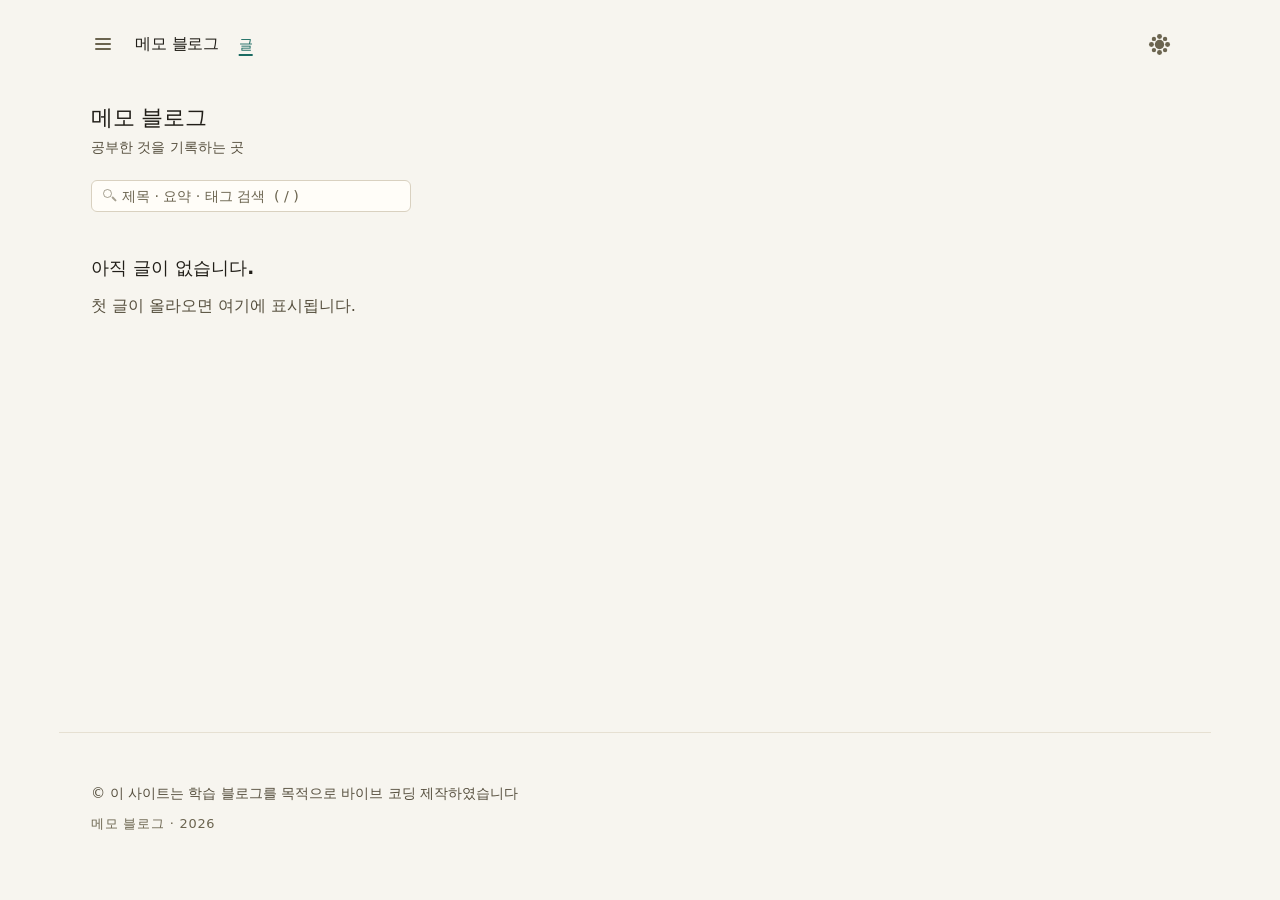
==== index.html @ 3b911c6a "v3.2: 사이드바·카드 그리드·컴팩트 컨트롤·역할색 이행 - 헤더 햄버거 + 분류별 글 트리 사이드바(고정/오버레이, 접기 상태 저장) - 목록을 카드 그리드로(분류 라벨·제목·" ====
<!doctype html>
<html lang="ko" data-theme="light">
<head>
<meta charset="utf-8">
<!-- CSP — post.html / write.html과 문자열이 같아야 한다(세 페이지가 한 정책).
     GitHub Pages는 HTTP 헤더를 못 바꾸므로 <meta>가 유일한 수단이다.
     인라인 <script> / <style> / style="…" / on*="…" / eval 을 전부 막는다.
     그래서 이 파일에는 인라인 코드가 한 줄도 없어야 한다. 테마 초기화도 js/theme-init.js로 뺐다. -->
<meta http-equiv="Content-Security-Policy" content="default-src 'self'; script-src 'self' https://cdn.jsdelivr.net; style-src 'self'; img-src 'self' https: data:; connect-src 'self'; font-src 'self'; object-src 'none'; base-uri 'self'; form-action 'self'">
<meta name="viewport" content="width=device-width, initial-scale=1">

<!-- 첫 페인트 전에 테마를 확정한다(FOUC 방지). 그래서 defer 없이 동기로 싣는다.
     'blogTheme' 문자열은 config.js의 storageKeys.theme과 반드시 같아야 한다. -->
<script src="js/theme-init.js"></script>

<title>메모 블로그</title>
<meta name="description" content="공부한 것을 기록하는 개인 학습 블로그.">
<meta name="color-scheme" content="light dark">
<!-- 파비콘 404 요청을 만들지 않기 위한 빈 아이콘 -->
<link rel="icon" href="data:,">

<!-- 로드 순서 고정: tokens → base → layout → components → prose (계약서 §11)
     animations.css는 v3.0에서 파일째 삭제됐다. 되살리지 말 것 — 404가 난다. -->
<link rel="stylesheet" href="css/tokens.css">
<link rel="stylesheet" href="css/base.css">
<link rel="stylesheet" href="css/layout.css">
<link rel="stylesheet" href="css/components.css">
<link rel="stylesheet" href="css/prose.css">

<!-- 목록 화면은 마크다운을 렌더하지 않는다(카드의 내용물은 분류·제목·날짜·태그 — 전부 index.json의 메타다).
     그래서 marked / DOMPurify / highlight.js 와 js/markdown.js는 여기서 로드하지 않는다 — 상세 페이지의 몫.
     ※ 목록이 언젠가 본문 일부를 마크다운으로 그리게 되면 markdown.js와 CDN 셋을 함께 올려야 한다. -->
<script defer src="js/config.js"></script>
<script defer src="js/util.js"></script>
<script defer src="js/store.js"></script>
<script defer src="js/ui.js"></script>
<script defer src="js/admin.js"></script>
<script defer src="js/app.js"></script>
</head>

<body>
<a class="sr-only" href="#main">본문 바로가기</a>

<!-- 헤더는 static이다. sticky도, 밑선도, 로고 마크도 없다(계약서 §3).
     햄버거는 첫 자식이다 — 사이드바가 왼쪽에서 나오므로 여는 버튼도 왼쪽 끝에 있어야 한다.
     아이콘은 CSS ::before가 그린다(테마 버튼과 같은 방식). 세 페이지 마크업이 같아야 한다. -->
<header class="site-header">
  <button class="icon-btn side-toggle" id="sideToggle" type="button"
          aria-label="분류 메뉴 열기" aria-expanded="false" aria-controls="side"></button>
  <a class="brand" href="index.html"><span data-site-title>메모 블로그</span></a>
  <!-- 항목은 세 페이지가 동일하다. 페이지마다 메뉴가 달라 보이면 안 된다. -->
  <nav class="site-nav" aria-label="주요 메뉴">
    <a class="nav-link is-active" href="index.html">글</a>
    <a class="nav-link" href="write.html" data-admin-only>쓰기</a>
  </nav>
  <button class="icon-btn" id="themeToggle" type="button" aria-label="테마 전환" aria-pressed="false"></button>
</header>

<!-- 사이드바 — 분류별 글 목록. 세 페이지 마크업이 바이트 단위로 같다(사양 B).
     <header> 뒤·<main> 앞에 두는 이유: Tab 순서가 햄버거 → 사이드바 → 본문이 되어야
     열자마자 다음 Tab이 사이드바 안으로 들어간다. #sideTree는 ui.js renderSide()가 채운다.
     열림·고정 상태는 <body> 클래스(side-open / side-pinned)로, ui.js가 붙인다. -->
<aside class="side" id="side" aria-label="분류별 글 목록">
  <div class="side-head">
    <span class="side-title">분류</span>
    <button class="icon-btn side-pin" id="sidePin" type="button"
            aria-label="사이드바 고정" aria-pressed="false"></button>
    <button class="icon-btn side-close" id="sideClose" type="button" aria-label="닫기"></button>
  </div>
  <nav class="side-tree" id="sideTree"></nav>
</aside>
<!-- 오버레이 모드에서만 보인다(고정 도킹이면 스크림 없음). hidden 토글은 ui.js 몫. -->
<div class="side-scrim" id="sideScrim" hidden></div>

<!-- tabindex="-1"은 스킵 링크의 착지점이다. 없으면 스크롤만 되고 포커스는 헤더에 남는다(계약서 §3-1).
     list-page: 목록만 폭을 넓힌다(--w-page). 카드 그리드가 2~3열이 되려면 720px로는 모자란다. -->
<main class="site-main list-page" id="main" tabindex="-1">

  <!-- DOM 순서 = 시선 순서 = Tab 순서: 정체 → 좁히기(분류) → 찾기(검색) → 태그 → 목록 (계약서 §4).
       v3.2에서 분류가 검색보다 앞으로 왔다 — 툴 행에서 분류가 왼쪽, 검색이 오른쪽에 놓이므로
       읽는 순서와 Tab 순서를 화면 배치에 맞춘 것이다. -->
  <div class="page-head">
    <h1 class="page-title" data-site-title>메모 블로그</h1>
    <p class="page-sub" data-site-sub>공부한 것을 기록하는 곳</p>
  </div>

  <!-- 툴 행 — 분류 인덱스(왼쪽) + 검색(오른쪽) 한 줄. 768px 이하에서는 CSS가 세로로 쌓는다(검색 위). -->
  <div class="list-tools">
    <!-- 분류 인덱스 — 항상 펼쳐져 있다. 항목은 app.js가 그린다.
         분류가 하나도 없으면 행 전체가 hidden이 된다(계약서 §4-3):
         "분류  전체 0" 한 줄은 정보가 아니라 고장으로 읽힌다. 그래서 시작 상태도 hidden이다. -->
    <div class="index-row" id="catRow" hidden>
      <span class="index-label" id="catIndexLabel">분류</span>
      <nav class="index-list" id="catIndex" aria-labelledby="catIndexLabel"></nav>
    </div>

    <div class="search">
      <label class="sr-only" for="searchInput">글 검색</label>
      <input class="search-input" id="searchInput" type="search"
             placeholder="제목 · 요약 · 태그 검색  ( / )"
             autocomplete="off" enterkeyhint="search">
      <button class="search-clear" type="button" aria-label="검색어 지우기" hidden></button>
    </div>
  </div>

  <!-- 태그 인덱스 — 접혀 있다. 여닫는 일은 <details>가 한다(JS 0줄).
       태그가 하나도 없으면 손잡이째 사라진다(hidden). ?tags= 가 있으면 app.js가 open을 붙인다. -->
  <details class="index-fold" id="tagFold" hidden>
    <summary class="index-fold-summary">태그 <span class="index-count">0</span></summary>
    <div class="index-row">
      <nav class="index-list" id="tagIndex" aria-label="태그 필터"></nav>
    </div>
  </details>

  <!-- CSP(style-src 'self')가 인라인 <style>을 막으므로 noscript 안에 숨김 규칙을 둘 수 없다.
       대신 #listLoading을 hidden으로 시작시키고 app.js가 켠다 — JS가 꺼져 있으면 영영 켜지지 않으니
       "불러오는 중"이 이 안내와 같이 보이는 일이 없다. -->
  <noscript>
    <div class="list-empty">
      <p><strong>자바스크립트가 꺼져 있습니다</strong></p>
      <p>이 블로그는 글 목록을 자바스크립트로 불러옵니다. 브라우저 설정에서 자바스크립트를 켜 주세요.</p>
    </div>
  </noscript>

  <div class="post-list" id="postList" aria-live="polite"></div>

  <!-- hidden으로 시작한다. app.js start()가 fetch 직전에 켜고, 로드가 끝나면 다시 끈다. -->
  <p class="list-loading" id="listLoading" hidden>불러오는 중…</p>

  <div class="list-empty" id="listEmpty" hidden></div>

</main>

<footer class="site-footer">
  <p class="footer-note">&copy; 이 사이트는 학습 블로그를 목적으로 바이브 코딩 제작하였습니다</p>
  <p class="footer-meta"><span data-site-title>메모 블로그</span> · <span data-year>2026</span></p>
</footer>

<div class="toast-area" id="toastArea" aria-live="polite"></div>
</body>
</html>
---- css/tokens.css ----
/* ============================================================================
   tokens.css — 디자인 토큰 단일 출처
   이 파일 외의 CSS에는 리터럴 색상값(#hex / rgb())을 쓰지 않는다.
   다크모드는 :root[data-theme="dark"]에서 "값만" 재정의한다(규칙을 다시 쓰지 않는다).
   로드 순서: tokens → base → layout → components → prose   (animations.css는 v3.0에서 삭제됨)

   v3.0 방향 — 계약서 §1-2
     1. 읽는 데 필요 없는 요소는 화면에 두지 않는다.
     2. 개성은 "역할이 정해진 색 셋"과 타이포그래피 위계로 낸다.
        (v3.1 — 사용자 판정 "너무 단색"으로 "색 하나"에서 개정. 아래 액센트 블록 참조)
     3. 그림자를 쓰지 않는다. 예외는 화면 위에 떠 있는 것뿐. → --sh-pop 하나만 남는다
   ========================================================================= */

:root {
  color-scheme: light;

  /* ── 색: 표면 ───────────────────────────────────────────────────────────
     v2.x는 "책상(--c-bg) 위에 종이(--c-surface)"라는 2층 구조였다.
     카드가 사라진 지금 화면의 99%는 --c-bg 하나다. 즉 이 색이 곧 읽기 면이므로
     한 단계 밝혀 글자가 더 떠오르게 한다(#f4f1ea → #f7f5ef).
     순백을 쓰지 않는 이유는 그대로다 — 장시간 독서에서 눈부심이 덜하고,
     이 블로그에 남은 유일한 "질감"이 이 따뜻한 종이색이다. */
  --c-bg:          #f7f5ef;   /* 페이지 바탕 = 읽기 면 */
  --c-bg-2:        #efece3;   /* 바탕보다 한 단계 낮은 면(거의 안 쓴다) */
  --c-surface:     #fffdf8;   /* 인풋·모달·토스트처럼 "위에 얹힌" 면 */
  --c-surface-2:   #efeade;   /* 오목한 면(코드 머리띠, 표 헤더, 지우기 버튼) */
  --c-border:      #d9d1c0;   /* 실선 경계 */
  --c-border-soft: #e6e0d2;   /* 구분만 하는 약한 경계 */

  /* ── 색: 글자 ───────────────────────────────────────────────────────────
     기준 바닥은 이제 --c-bg 하나다(메모지 6색이라는 최악의 바닥이 사라졌다).
     측정치: text 15.3:1 / dim 7.3:1 / mute 5.4:1 — 전부 AA(4.5:1) 이상. */
  --c-text:      #211e18;
  --c-text-dim:  #57503f;     /* 보조 문장 — 읽으라고 쓴 글 */
  --c-text-mute: #6b644f;     /* 메타·캡션 — 흘려봐도 되는 글(날짜·개수) */

  /* ── 색: 역할색 셋 (계약서 §1-2 원칙 2, v3.1) ──────────────────────────
     색은 "역할"에 붙지 "글"에 붙지 않는다. 같은 역할은 어디서나 같은 색이므로
     300행에서도 눈이 좌우로 튀지 않는다(v2.x의 "글마다 6색"과 다른 점).

     --c-accent  청록  누를 수 있는 것·선택된 것 (링크 hover·활성 내비/인덱스·포커스·버튼)
     --c-meta    황토  시간과 수량 (목록 날짜·연도·인덱스 개수·게시/수정일·코드 언어 라벨)
     --c-tag     자주  주제 (태그 인덱스 항목·목록 박스의 태그·상세의 태그)

     셋은 색상환에서 서로 멀어(청록 175° / 황토 35° / 자주 290°) 한 줄에 놓여도 갈린다.
     v2.x의 --c-accent-2(테라코타)는 되살리지 않는다 — 이름이 사용처를 말해 주지 않았다. */

  /* 청록 잉크. --c-bg 대비 5.8:1 — 링크 글자색으로 그대로 쓸 수 있다(AA). */
  --c-accent:      #1b6b62;
  --c-accent-soft: #dfeeea;   /* 액센트 배경 틴트(고정 배지, 수정 모드 배지, 태그 hover 등) */

  /* 황토. 실측: --c-bg 5.3:1 / 박스 면(--c-surface) 5.7:1 / 코드 머리띠 4.8:1 — 전부 AA.
     한 단계 더 밝히면(#a1620e) 코드 머리띠에서 4.25:1로 떨어진다. 그래서 이 값이다. */
  --c-meta:        #8f5a0d;

  /* 자주. --c-bg 6.4:1. 황토와 보색에 가까워 "날짜 · 태그"가 한 줄에 있어도 뭉치지 않는다. */
  --c-tag:         #7f3f8f;

  --c-danger: #a63b28;
  --c-warn:   #8d6010;        /* .editor-status.is-dirty */
  --c-ok:     #33693f;

  /* ── 색: 보조 역할 ─────────────────────────────────────────────────── */
  --c-on-accent:  #fffdf8;    /* accent/danger 채움 위의 글자색 */
  --c-focus:      #1b6b62;    /* 포커스 링 */
  --c-scrim:      #2a251c;    /* 모달 딤 바탕 (알파는 사용처에서 조합) */
  --c-shadow-rgb: 38 30 18;   /* --sh-pop의 색(따뜻한 회갈) */
  --c-selection:  #cfe7e1;

  /* ── 코드 하이라이팅 ────────────────────────────────────────────────────
     highlight.js 기본 테마를 쓰지 않고 여기서 직접 정의한다.
     이 17종은 "장식"이 아니라 코드를 읽는 기능이므로 v3.0에서도 그대로 남는다. */
  --code-bg:     #f2eee4;
  --code-border: #e0d8c6;
  --code-text:   #2c2820;
  --hl-comment:  #696356;     /* 코드 배경 대비 약 4.9:1 — 주석도 읽혀야 한다 */
  --hl-keyword:  #9a3a68;
  --hl-string:   #2e7345;
  --hl-number:   #a85a24;
  --hl-literal:  #a85a24;
  --hl-function: #21568f;
  --hl-title:    #21568f;
  --hl-attr:     #7d5d12;
  --hl-builtin:  #0f6a7d;
  --hl-type:     #0f6a7d;
  --hl-variable: #9a4526;
  --hl-tag:      #9a3a68;
  --hl-name:     #9a3a68;
  --hl-selector: #21568f;
  --hl-meta:     #696356;
  --hl-addition: #2e7345;
  --hl-deletion: #a63b28;

  /* ── 타이포 ────────────────────────────────────────────────────────────
     외부 웹폰트 금지(승인 대상). 한글 폴백을 명시적으로 넣는다.
     --ff-display는 폐기했다 — --ff-sans와 값이 같은 별칭이라
     "제목용 폰트가 따로 있다"는 착각만 만들었다. */
  --ff-sans: "Pretendard Variable", Pretendard, -apple-system, BlinkMacSystemFont,
             "Segoe UI", "Apple SD Gothic Neo", "Malgun Gothic", "맑은 고딕",
             system-ui, sans-serif;
  --ff-mono: ui-monospace, SFMono-Regular, "SF Mono", "JetBrains Mono",
             "Cascadia Mono", Consolas, "D2Coding", "Noto Sans Mono CJK KR",
             monospace;

  /* 유동 타이포: 360px→1440px 사이 선형 증가. 미디어쿼리 없이 스케일한다.
     --fs-4xl(34→60px)은 폐기했다. 그 크기를 쓰던 유일한 요소가 히어로 제목이었고,
     "콘텐츠가 아닌 것이 화면에서 가장 큰 글자"가 바로 사용자가 거부한 배치다. */
  --fs-xs:  clamp(0.75rem,   0.728rem + 0.10vw, 0.8125rem); /* 12 → 13 */
  --fs-sm:  clamp(0.8125rem, 0.781rem + 0.14vw, 0.9375rem); /* 13 → 15 */
  --fs-md:  clamp(0.9375rem, 0.906rem + 0.14vw, 1.0625rem); /* 15 → 17 */
  --fs-lg:  clamp(1.0625rem, 1.031rem + 0.14vw, 1.1875rem); /* 17 → 19 */
  --fs-xl:  clamp(1.1875rem, 1.109rem + 0.35vw, 1.4375rem); /* 19 → 23 */
  --fs-2xl: clamp(1.375rem,  1.219rem + 0.69vw, 1.875rem);  /* 22 → 30 */
  --fs-3xl: clamp(1.625rem,  1.406rem + 0.97vw, 2.375rem);  /* 26 → 38 */

  /* 본문 전용: 최소 17px 보장(계약서 §1-2 원칙 6) */
  --fs-prose: clamp(1.0625rem, 1.031rem + 0.14vw, 1.1875rem);

  --lh-tight: 1.2;            /* 큰 제목 */
  --lh-head:  1.35;           /* 소제목 */
  --lh-body:  1.75;           /* 한글 본문 — 받침 때문에 라틴보다 넉넉해야 한다 */
  --ls-tight: -0.02em;
  --ls-wide:  0.06em;

  /* ── 간격: 4px 배수 ──────────────────────────────────────────────────── */
  --sp-1: 4px;   --sp-2: 8px;   --sp-3: 12px;  --sp-4: 16px;
  --sp-5: 20px;  --sp-6: 24px;  --sp-7: 32px;  --sp-8: 40px;
  --sp-9: 48px;  --sp-10: 64px; --sp-11: 80px; --sp-12: 96px;

  /* ── 반경 ──────────────────────────────────────────────────────────────
     --r-xl(24px)은 폐기. 모달 하나가 쓰던 값인데 --r-lg로 충분하고,
     반경 단계가 넷이면 "어느 걸 쓸지"를 매번 고민하게 된다. */
  --r-sm: 6px;  --r-md: 10px;  --r-lg: 16px;  --r-full: 999px;

  /* ── 컨트롤 치수 ────────────────────────────────────────────────────────
     아래 @media (pointer: coarse)에서 44px로 올려 터치 타깃 기준을 만족시킨다.
     ★ 높이 상승은 그 블록 "한 곳"에서만 한다 — 계약서 §11-2 */
  --h-control: 40px;          /* 버튼 / 인풋 / 목록 제목 링크 */
  /* 본문·목록 흐름 안에 끼어드는 작은 컨트롤(인덱스 항목, 태그, 목차 항목).
     40px을 주면 글자 12~13px 대비 덩어리가 너무 커져 텍스트 리듬이 깨진다.
     32px = 글자 13px + 위아래 --sp-2. */
  --h-control-sm: 32px;
  /* "컨트롤 안에 들어앉는 컨트롤" 전용 — 지금은 .search-clear 하나뿐이다.
     v3.2: 검색 인풋이 --h-control(40) → --h-control-sm(32)으로 줄어(사용자 판정 "검색창이 너무 커")
     안에 앉는 원판도 30 → 24px로 따라 내린다. 32px 인풋 안의 30px 원판은 인풋을 꽉 채워
     "버튼 두 개"로 보인다. 24px = WCAG 2.2 최소 타깃(2.5.8)의 하한.
     coarse에서는 36px — 44px 인풋 안에서 상하 4px씩 숨을 남기는 값. */
  --h-control-xs: 24px;
  --h-nav:     36px;          /* 헤더 내비 / 목록으로 돌아가는 링크 */
  --w-modal:   34rem;         /* 모달 패널 최대 폭 — 본문 2~3문단이 편히 들어가는 길이 */
  --w-toast:   22rem;         /* 토스트 최대 폭 — 한 문장이 두 줄을 넘지 않는 선 */

  /* --w-date(목록 날짜 열 폭)는 v3.1에서 삭제했다 — 목록이 2열 행에서 박스로 바뀌어
     날짜 열 자체가 없다(계약서 §4-4). 다른 CSS에 남아 있으면 결함이다. */

  /* ── 그림자 ────────────────────────────────────────────────────────────
     v2.x는 6단계(sm/md/lg/memo/memo-hover/ring)를 갖고 있었다. 전부 폐기.
     구분은 1px 경계선과 여백이 한다(계약서 §1-2 원칙 3).
     남는 것은 "화면 위에 진짜로 떠 있는 것" 둘뿐이다 — 모달 패널과 토스트.
     이 둘은 아래 콘텐츠와 같은 평면에 있지 않다는 사실 자체가 정보라서
     경계선만으로는 표현되지 않는다. */
  --sh-pop:
    0 2px 6px rgb(var(--c-shadow-rgb) / .08),
    0 16px 36px -12px rgb(var(--c-shadow-rgb) / .22);

  /* 포커스/상태 글로우 링의 두께. base.css의 outline(2px)보다 한 단계 두꺼워야
     "면 위에 번진 빛"으로 읽히고, 4px을 넘으면 인풋이 부어 보인다. */
  --ring-w: 3px;
  /* 인풋 계열(.search-input / .field)의 :focus 글로우. 값이 복사되지 않게 토큰으로 잡는다. */
  --sh-focus: 0 0 0 var(--ring-w) color-mix(in oklab, var(--c-accent) 20%, transparent);

  /* ── 모션 ──────────────────────────────────────────────────────────────
     이징이 하나뿐이다. 진입 애니메이션·무한 루프가 전부 사라져
     남은 모션은 "상태 A → 상태 B" 전환뿐이고, 그 전부에 같은 커브가 맞다.
     (--ease-in/-out/-ambient는 keyframes와 함께 폐기됐다.) */
  --ease:     cubic-bezier(.16, 1, .3, 1);   /* 빠르게 시작해 부드럽게 정착 */
  --dur-fast: 160ms;          /* 색·테두리 — 손보다 빨라야 한다 */
  --dur:      260ms;          /* 토스트 등퇴장 */
  --dur-slow: 420ms;          /* 모달 열림 — 여유 있게(닫힘은 --dur-fast) */

  /* 테마 크로스페이드 전용 (v3.1, 계약서 §11). base.css의 `*` 규칙 한 곳에서만 쓴다.
     · 240ms: --dur-fast(160)는 "손보다 빨라야 하는" hover용이라 페이지 전체가 바뀌는 데
       쓰면 깜빡임으로 보이고, 300ms를 넘으면 "느리다"고 느낀다.
     · 이징이 --ease가 아닌 이유: --ease(expo-out)는 위치·크기가 "도착"하는 모션용이라
       색에 쓰면 변화의 절반이 첫 40ms에 끝나 사실상 즉시 전환이다. 대칭 곡선이어야
       두 색의 중간값이 화면에 머물러 "바뀐다"가 아니라 "건너간다"로 보인다. */
  --dur-theme: 240ms;
  --ease-fade: cubic-bezier(.4, 0, .2, 1);

  /* ── 레이아웃 ──────────────────────────────────────────────────────────
     읽기 칼럼은 여전히 --w-prose 하나다(post.html의 본문·헤더·푸터).
     45rem = 720px ≈ 데스크톱 본문 19px 기준 72자.

     v3.2 — --w-page 부활(계약서 §2). v3.0은 "1200px 상자 안의 720px 본문은 채워야 할 빈칸으로
     보인다"며 폭 토큰을 하나로 합쳤는데, 사용자가 배포 화면을 보고 "전체적으로 구조가 비어보여"
     라고 판정했다. 1440px에서 720px 한 줄만 쓰면 좌우 360px씩이 빈다 — 그 판정이 맞다.
     단, 넓히는 곳은 "목록 페이지"(.list-page)뿐이다. 글 상세는 읽기 줄길이가 곧 기능이라
     그대로 720px이다. 72rem = 1152px: 카드 최소폭 17rem 3열 + 간격 2개 + 거터가 들어가는 폭. */
  --w-prose: 45rem;
  --w-page:  72rem;
  --gutter:  clamp(20px, 5vw, 32px);

  /* 사이드바 폭(v3.2). 260px = 한글 제목 14px 기준 14~15자 + 들여쓰기 + 접기 버튼.
     240이면 제목이 거의 다 두 줄로 꺾이고, 300이면 1024px에서 본문이 724px로 좁아져
     카드 2열이 아슬아슬해진다. 1024 - 260 = 764 → 카드 2열이 편히 선다. */
  --w-side:  260px;

  /* ── z-index ───────────────────────────────────────────────────────────
     아래에서 위로: 스크림(40) < 사이드바(50) < 모달(60) < 토스트(80).
     사이드바가 모달보다 아래인 이유 — 에디터의 확인 모달이 열린 채로 사이드바가
     그 위를 덮으면 "확인" 버튼을 못 누른다. */
  --z-scrim: 40;
  --z-side:  50;
  --z-modal: 60;
  --z-toast: 80;
}

/* ============================================================================
   다크 테마 — 반전이 아니라 재설계.
   순흑/순백을 쓰지 않고, 채도를 낮춘 뒤 "표면 밝기"로 층위를 만든다.
   실측 7곳 중 1곳(ansohxxn)이 다크를 기본으로 쓴다. 우리는 어느 쪽도 고정하지 않고
   OS 설정을 따르되 사용자 선택을 기억한다(계약서 §0-1).
   ========================================================================= */
:root[data-theme="dark"] {
  color-scheme: dark;

  --c-bg:          #17160f;
  --c-bg-2:        #100f0b;
  --c-surface:     #211f18;
  --c-surface-2:   #2a271f;
  --c-border:      #3d392d;
  --c-border-soft: #2e2b22;

  --c-text:      #ece7da;     /* 순백 금지 — 눈부심과 헤일로를 줄인다 */
  --c-text-dim:  #b6afa0;     /* --c-bg 대비 약 8.3:1 */
  --c-text-mute: #9a9281;     /* --c-bg 대비 약 6.0:1 */

  --c-accent:      #62cfbe;   /* 어두운 바탕에선 명도를 올려 대비 7:1 이상 확보 */
  --c-accent-soft: #17332f;
  /* 역할색 둘도 같은 원리 — 명도를 올리고 채도는 낮춘다(순색 노랑·보라는 검정 위에서 떤다).
     실측: 황토 --c-bg 8.9:1 / 박스 면 8.1:1, 자주 8.4:1 / 7.7:1. */
  --c-meta:        #e0ad4f;
  --c-tag:         #cfa0e0;

  --c-danger: #e4735c;
  --c-warn:   #dcb15c;
  --c-ok:     #74c189;

  --c-on-accent:  #16150f;    /* 다크에서는 밝은 액센트 위에 어두운 글자 */
  --c-focus:      #62cfbe;
  --c-scrim:      #080705;
  --c-shadow-rgb: 0 0 0;      /* 어두운 배경에선 순수 검정 그림자가 가장 자연스럽다 */
  --c-selection:  #1f4a44;

  --code-bg:     #1b1914;
  --code-border: #343026;
  --code-text:   #ddd7c8;
  --hl-comment:  #8b8477;     /* 코드 배경 대비 약 4.9:1 */
  --hl-keyword:  #e59cc2;
  --hl-string:   #92d69e;
  --hl-number:   #ecaa6c;
  --hl-literal:  #ecaa6c;
  --hl-function: #7cb9f0;
  --hl-title:    #7cb9f0;
  --hl-attr:     #e7c97c;
  --hl-builtin:  #71d4d1;
  --hl-type:     #71d4d1;
  --hl-variable: #f0a385;
  --hl-tag:      #e59cc2;
  --hl-name:     #e59cc2;
  --hl-selector: #7cb9f0;
  --hl-meta:     #8b8477;
  --hl-addition: #92d69e;
  --hl-deletion: #e4735c;

  /* 어두운 바탕에선 그림자가 잘 보이지 않으므로 알파를 키운다. */
  --sh-pop:
    0 2px 6px rgb(var(--c-shadow-rgb) / .40),
    0 20px 44px -12px rgb(var(--c-shadow-rgb) / .68);
}

/* ============================================================================
   입력 장치 — 손가락은 커서보다 부정확하다.
   coarse 포인터에서만 컨트롤 높이를 44px로 올린다.
   ★ 높이 상승은 이 블록에서만 한다. 다른 파일에서 다시 올리지 않는다(계약서 §11-2).
   ========================================================================= */
@media (pointer: coarse) {
  :root {
    --h-control:    44px;
    --h-control-sm: 44px;   /* 작은 컨트롤일수록 손가락으로는 더 놓치기 쉽다 */
    --h-control-xs: 36px;   /* 인풋 "안"에 들어가는 컨트롤만 예외(위 선언부 주석) */
    --h-nav:        44px;
  }
}
---- css/base.css ----
/* ============================================================================
   base.css — 리셋, 루트 타이포, 링크·폼 기본, 포커스 링, 모션 감소
   의존: tokens.css (먼저 로드되어야 한다)

   v3.0: 배경 레이어(.bg-layer / .bg-mesh / .bg-grain) 전량 삭제.
         animations.css가 없어지면서 @media (prefers-reduced-motion) 전역 블록이
         이 파일 끝으로 왔다 — 계약서 §11.
   ========================================================================= */

/* ── 리셋 ────────────────────────────────────────────────────────────────
   최소한만 건드린다. 마크다운이 만드는 태그는 prose.css가 다시 정의하므로
   여기서는 "구조적으로 위험한 기본값"만 제거한다. */
*,
*::before,
*::after { box-sizing: border-box; }

* { margin: 0; }

html {
  /* rem 기준 유지 — 유동 타이포는 clamp()가 담당한다. */
  font-size: 100%;
  -webkit-text-size-adjust: 100%;
  text-size-adjust: 100%;
  scroll-behavior: smooth;
  /* 헤더가 더 이상 sticky가 아니므로(계약서 §3) 해시 착지점을 64px씩 밀어 둘 이유가 없다.
     제목이 화면 맨 위에 딱 붙지 않을 만큼의 숨만 준다. */
  scroll-padding-top: var(--sp-6);
  /* 스크롤바 자리를 항상 비워 둔다. 모달이 열려 스크롤을 잠글 때와
     짧은 페이지↔긴 페이지를 오갈 때 본문이 좌우로 튀는 것을 막는다. */
  scrollbar-gutter: stable;
}

body {
  min-height: 100dvh;
  display: flex;
  flex-direction: column;

  font-family: var(--ff-sans);
  font-size: var(--fs-md);
  line-height: var(--lh-body);
  color: var(--c-text);
  /* v3.0: 배경은 단색이다. 그라디언트 메시·노이즈 레이어는 사용자 판정으로 폐기됐다.
     이 블로그에 남은 유일한 질감은 --c-bg의 따뜻한 종이색 자체다. */
  background: var(--c-bg);

  /* 한글 자간을 살짝 좁혀 단어 덩어리가 뭉치게 한다(가독성 향상). */
  letter-spacing: -0.003em;
  -webkit-font-smoothing: antialiased;
  -moz-osx-font-smoothing: grayscale;
  font-synthesis-weight: none;
  text-rendering: optimizeLegibility;
  /* 한글은 단어 단위 줄바꿈이 어색할 때가 많아 keep-all로 어절 보존 */
  word-break: keep-all;
  overflow-wrap: anywhere;
}

/* 제목 기본값 — 위계는 각 컴포넌트/prose에서 다시 지정한다. */
h1, h2, h3, h4, h5, h6 {
  font-weight: 700;
  line-height: var(--lh-head);
  letter-spacing: var(--ls-tight);
  text-wrap: balance;
}

p { text-wrap: pretty; }

ul, ol { padding: 0; list-style: none; }

img, picture, svg, video, canvas {
  display: block;
  max-width: 100%;
  height: auto;
}

hr {
  border: 0;
  height: 1px;
  background: var(--c-border-soft);
}

address { font-style: normal; }

/* [hidden] 속성은 컴포넌트의 display 선언에 덮이므로 전역에서 못박는다.
   .search-clear / .list-empty / .post-error / .toc / .post-nav / #postUpdated 가
   이 속성으로 토글된다. */
[hidden] { display: none !important; }

/* ── 테마 크로스페이드 (v3.1, 계약서 §11) ─────────────────────────────────
   사용자 요청: "다크·라이트 바꾸는 속도 살짝만 줄여서 자연스럽게".
   테마 토글은 :root[data-theme]의 토큰 "값"만 바꾼다. 그래서 세 색 속성에 전환을 걸어
   두면 토큰을 참조하는 모든 요소가 같은 240ms에 함께 건너간다 — JS 0줄.

   · 첫 페인트에는 걸리지 않는다. theme-init.js가 <link>보다 앞에서 동기로 data-theme을
     정하므로 첫 계산 스타일이 이미 최종 테마다. transition은 "이전 값"이 있어야
     시작되는데 그 값이 없다. ui.js의 initTheme()은 같은 값을 다시 쓸 뿐이라 변화가 아니다.
   · transition: all 금지. 세 속성만 적는다 — all이면 [hidden]·opacity 같은 상태 토글까지
     240ms를 끌고 간다.
   · 부품별 transition 선언(shorthand)은 이 규칙을 통째로 덮는다. 면·경계선을 가진 부품이
     hover 전환을 가지면 background-color를 --dur-theme로 함께 적어야 테마 토글 때
     그 부품만 즉시 튀지 않는다(.search-input / .field / .entry가 그렇게 돼 있다).
   · 선택자 특이도가 0이라 아래 a { transition: color … } 같은 규칙이 자연히 이긴다.
   · prefers-reduced-motion은 이 파일 끝의 블록이 1ms로 자른다 → 즉시 전환. */
*,
*::before,
*::after {
  transition:
    background-color var(--dur-theme) var(--ease-fade),
    border-color     var(--dur-theme) var(--ease-fade),
    color            var(--dur-theme) var(--ease-fade);
}

/* ── 링크 ────────────────────────────────────────────────────────────────
   v3.0의 링크 어휘는 하나다: "색 + 밑줄". 알약 틴트·앞머리 막대·확대는 전부 없앴다.
   한 화면에 링크 어휘가 세 가지면 그것 자체가 소음이다(계약서 §5-3). */
a {
  color: inherit;
  text-decoration: none;
  /* 링크 밑줄이 한글 받침을 자르지 않게 */
  text-underline-offset: 0.22em;
  text-decoration-thickness: from-font;
  transition: color var(--dur-fast) var(--ease);
}

a:hover { color: var(--c-accent); }

/* ── 폼 기본 ─────────────────────────────────────────────────────────────
   폼 요소는 폰트를 상속하지 않으므로 명시적으로 물려준다. */
input, button, textarea, select {
  font: inherit;
  letter-spacing: inherit;
  color: inherit;
  background: none;
  border: 0;
}

button { cursor: pointer; }

button:disabled,
input:disabled,
select:disabled,
textarea:disabled {
  cursor: not-allowed;
  opacity: .5;
}

textarea { resize: vertical; }

/* 검색 인풋의 브라우저 기본 X 버튼 제거 — .search-clear로 대체한다. */
input[type="search"] { -webkit-appearance: none; appearance: none; }
input[type="search"]::-webkit-search-decoration,
input[type="search"]::-webkit-search-cancel-button { -webkit-appearance: none; appearance: none; }

::placeholder { color: var(--c-text-mute); opacity: 1; }

input[type="checkbox"], input[type="radio"] { accent-color: var(--c-accent); }

/* ── 포커스 링 ───────────────────────────────────────────────────────────
   전 컴포넌트 공통. :focus-visible만 쓰므로 마우스 클릭에는 나타나지 않는다.
   border-radius를 여기서 주면 안 된다 — 포커스가 들어오는 순간 요소의 "모양"이 바뀐다.
   요즘 브라우저의 outline은 요소 자신의 border-radius를 알아서 따라 그린다. */
:focus-visible {
  outline: 2px solid var(--c-focus);
  outline-offset: 3px;
}

:focus:not(:focus-visible) { outline: none; }

/* 스킵 링크 착지점(계약서 §3-1). <main tabindex="-1">은 Tab 순서에 끼지 않고
   "본문 바로가기"로만 포커스를 받는다. 여기에 링을 그리면 화면 전체가 테두리에 갇힌 것처럼
   보여 오히려 위치 파악을 방해한다 — 이동 자체가 이미 피드백이다. */
main[tabindex="-1"]:focus,
main[tabindex="-1"]:focus-visible { outline: none; }

::selection {
  background: var(--c-selection);
  color: var(--c-text);
}

/* ── 스크롤바 ────────────────────────────────────────────────────────────
   표/코드블록의 가로 스크롤이 자주 보이므로 테마에 맞춘다. */
* {
  scrollbar-width: thin;
  scrollbar-color: var(--c-border) transparent;
}

::-webkit-scrollbar { width: 10px; height: 10px; }
::-webkit-scrollbar-track { background: transparent; }
::-webkit-scrollbar-thumb {
  background: var(--c-border);
  border-radius: var(--r-full);
  border: 3px solid transparent;
  background-clip: padding-box;
}
::-webkit-scrollbar-thumb:hover { background-color: var(--c-text-mute); background-clip: padding-box; }

/* ── 관리자 전용 요소 안전장치 ────────────────────────────────────────────
   JS가 DOM에서 제거하는 것이 원칙이지만, 제거 전 한 프레임의 깜빡임과
   JS 실패 시의 노출을 막는 2중 방어. */
.admin-off [data-admin-only] { display: none !important; }

/* ============================================================================
   모션 감소 — animations.css가 삭제되면서 이 블록이 여기로 왔다(계약서 §11).

   남아 있는 모션은 색 전환, 모달·토스트 등퇴장, 그리고 v3.2의 사이드바 슬라이드(.side의
   translate)·스크림(opacity)·도킹 시 본문 밀기(body의 padding-inline-start)뿐이라 이 블록도 짧다.
   사이드바는 별도 규칙이 없다 — 아래 `*` 규칙이 translate·padding 전환도 1ms로 자르고,
   visibility에 걸어 둔 delay(--dur)도 transition-delay: 0ms가 지워 "즉시 열리고 즉시 닫힌다".
   · duration을 0이 아니라 1ms로 두는 이유:
     0이면 transitionend가 발화하지 않는 브라우저가 있다. JS가 그 이벤트를 기다리면
     화면이 멈춘다. 1ms는 사실상 즉시이면서 이벤트는 남는다.
   · 새 transition을 추가하면 이 블록도 함께 점검한다.
   ========================================================================= */
@media (prefers-reduced-motion: reduce) {
  *,
  *::before,
  *::after {
    animation-duration: 1ms !important;
    animation-delay: 0ms !important;
    animation-iteration-count: 1 !important;
    transition-duration: 1ms !important;
    transition-delay: 0ms !important;
  }

  /* 위 html{scroll-behavior:smooth}도 끈다.
     해시 이동·목차 클릭이 화면을 훑고 지나가는 것이 어지럼증의 가장 큰 원인이다. */
  html { scroll-behavior: auto !important; }
}

/* ⚠ 여기에 `.toast { opacity: 1 }` 같은 컴포넌트 보정을 넣지 말 것.
   v2.x에서는 이 블록이 **마지막 파일**(animations.css)에 있어서 그런 보정이 먹혔지만,
   v3.0에서 base.css는 components.css보다 **먼저** 로드된다. 같은 특이도라면
   나중에 오는 components.css의 `.toast { opacity: 0 }`가 이긴다 —
   즉 그런 규칙을 여기 쓰면 **한 줄도 적용되지 않는 죽은 규칙**이 된다.

   그리고 실제로 필요하지도 않다. 위 `*` 규칙이 transition-duration을 !important로
   1ms까지 자르므로, JS가 다음 프레임에 `.is-visible` / `.is-open`을 붙이는 순간
   토스트와 모달은 사실상 즉시 나타나고 즉시 사라진다.
   컴포넌트별 모션 보정이 정말 필요해지면 **그 컴포넌트를 정의한 파일 안에**
   `@media (prefers-reduced-motion: reduce)` 블록을 따로 연다(계약서 §11). */
---- css/layout.css ----
/* ============================================================================
   layout.css — 화면 골격
   .site-header / .site-main / .site-footer / .page-head / .index-row /
   .post-list·.entry / .post / .editor
   재사용 부품(버튼·태그·인덱스 항목 등)의 생김새는 components.css가 담당한다.
   의존: tokens.css, base.css

   ── 기본 골격 (v3.2) ──────────────────────────────────────────────────────
   읽는 화면(post.html)의 세로 기준선은 --w-prose(720px) 하나다.
   목록 화면(index.html)은 <main class="list-page">로 --w-page(1152px)까지 넓힌다 —
   사용자 판정 "전체적으로 구조가 비어보여"(계약서 §2). 헤더·푸터도 같은 페이지에서는
   같은 폭으로 따라간다(아래 :has 규칙). 그래야 브랜드의 왼쪽 선 = 제목의 왼쪽 선이 유지된다.
   왼쪽에는 고정 가능한 사이드바(.side)가 있고, 도킹되면 페이지 전체가 --w-side만큼 오른쪽으로 민다.
   ========================================================================= */

/* 세 영역이 공유하는 칼럼. 값이 세 번 복사되지 않게 한 번만 쓴다. */
.site-header,
.site-main,
.site-footer {
  inline-size: 100%;
  max-inline-size: var(--w-prose);
  margin-inline: auto;
  padding-inline: var(--gutter);
}

/* 넓은 페이지 둘 — 목록(.list-page, 72rem)과 에디터(.editor-page, 76rem).
   <main>만 넓히면 헤더가 본문보다 216px 안쪽에서 시작해 왼쪽 선이 둘이 된다.
   같은 페이지의 헤더·푸터를 main 폭에 맞춘다. :has()를 모르는 브라우저는 헤더가 720px에
   남을 뿐 깨지지 않는다(v3.1의 write.html이 실제로 그 상태였다). */
.list-page   { max-inline-size: var(--w-page); }
.editor-page { max-inline-size: 76rem; }

body:has(> .list-page) .site-header,
body:has(> .list-page) .site-footer   { max-inline-size: var(--w-page); }
body:has(> .editor-page) .site-header,
body:has(> .editor-page) .site-footer { max-inline-size: 76rem; }

/* ============================================================================
   0. 사이드바 (계약서 §3-2, v3.2) — 사용자 요청 "왼쪽 위 햄버거 → 분류로 정리된 글 목록,
   클로드/GPT 챗처럼 고정 가능".
   골격만 여기. 안의 부품(.side-head / .side-cat / .side-post …)은 components.css §15.

   상태는 <body> 클래스 셋으로 결정된다(ui.js가 붙인다):
     (없음)                        닫힘. 화면 왼쪽 밖에 있고 visibility: hidden — Tab 순서에서도 빠진다.
     body.side-open                오버레이. 본문 위로 슬라이드해 들어오고 스크림이 뒤를 덮는다.
     body.side-open.side-pinned    ≥1024px에서만 도킹 — 본문이 --w-side만큼 오른쪽으로 밀리고
                                   스크림·그림자 없이 경계선 하나로 본문과 나뉜다.
                                   <1024px에서는 pinned여도 오버레이다(폭이 모자란다).
     html[data-side="pinned"]      theme-init.js가 첫 페인트 "전"에 붙이는 같은 뜻의 힌트.
                                   body 클래스는 DOMContentLoaded 뒤에야 붙으므로 이게 없으면
                                   페이지가 한 번 튄다. ui.js가 body를 동기화한 뒤 떼어 낸다.
   ========================================================================= */
.side {
  position: fixed;
  inset-block: 0;
  inset-inline-start: 0;
  z-index: var(--z-side);
  /* 360px 화면에서도 260px 패널 옆에 100px의 스크림이 남아 "밖을 눌러 닫기"가 가능하다. */
  inline-size: min(var(--w-side), 100vw - var(--sp-9));
  display: flex;
  flex-direction: column;
  background: var(--c-surface);
  border-inline-end: 1px solid var(--c-border-soft);
  /* 오버레이 상태의 그림자 — 원칙 3의 예외(계약서 §1-2). 본문 "위"에 떠 있다는 사실이 정보다.
     도킹되면 아래 규칙이 뗀다. */
  box-shadow: var(--sh-pop);

  /* 닫힘: 자기 폭만큼 왼쪽 밖. visibility까지 꺼야 스크린리더·Tab이 보이지 않는 링크를 밟지 않는다.
     visibility는 슬라이드가 끝난 "뒤"에 꺼진다(delay = --dur). 열 때는 즉시 켠다(아래). */
  translate: -100% 0;
  visibility: hidden;
  transition:
    translate         var(--dur)       var(--ease),
    visibility        0s               linear  var(--dur),
    box-shadow        var(--dur-fast)  var(--ease),
    background-color  var(--dur-theme) var(--ease-fade),
    border-color      var(--dur-theme) var(--ease-fade);
}

body.side-open .side {
  translate: 0 0;
  visibility: visible;
  transition-delay: 0s;
}

/* 머리 줄: 제목 + 핀 + 닫기. 스크롤되는 트리 위에 고정. */
.side-head {
  flex: none;
  display: flex;
  align-items: center;
  gap: var(--sp-1);
  /* 왼쪽 패딩이 오른쪽보다 큰 이유: 오른쪽 끝은 아이콘 버튼의 투명한 히트 영역이 이미 여백처럼 보인다. */
  padding: var(--sp-3) var(--sp-2) var(--sp-3) var(--sp-5);
  border-block-end: 1px solid var(--c-border-soft);
}

.side-head > .side-title { flex: 1 1 auto; min-inline-size: 0; }

/* 트리: 남은 높이를 전부 차지하고 자기 안에서만 스크롤한다. */
.side-tree {
  flex: 1 1 auto;
  min-block-size: 0;
  overflow-y: auto;
  overscroll-behavior: contain;
  padding: var(--sp-3) var(--sp-2) var(--sp-8);
}

/* 스크림. 오버레이 상태에서만 보인다. 표시 여부는 body 클래스가 정한다 —
   초기 마크업의 hidden은 JS 실행 전 안전장치이고, initSide()가 떼어 낸 뒤로는 CSS가 맡는다.
   (JS가 hidden을 계속 토글해도 아래 규칙과 어긋나지 않는다 — 둘 다 같은 조건이다.)
   등장은 --dur-fast로 흐리게, 퇴장은 슬라이드와 같은 --dur. 알파 45%: 모달(58%)보다 옅게 —
   모달은 "결정을 요구"하지만 사이드바는 "옆에 열어 둔 것"이라 본문이 읽혀야 한다. */
.side-scrim {
  position: fixed;
  inset: 0;
  z-index: var(--z-scrim);
  background: color-mix(in oklab, var(--c-scrim) 45%, transparent);
  opacity: 0;
  visibility: hidden;
  transition:
    opacity    var(--dur) var(--ease-fade),
    visibility 0s         linear var(--dur);
}

body.side-open .side-scrim {
  opacity: 1;
  visibility: visible;
  transition: opacity var(--dur-fast) var(--ease-fade);
}

/* 오버레이가 열려 있는 동안 뒤 페이지는 스크롤하지 않는다(모달과 같은 규칙).
   도킹 상태는 아래 1024px 블록이 다시 푼다. */
body.side-open { overflow: hidden; }
:root:has(body.side-open) { overflow: hidden; }

/* 도킹은 페이지를 "미는" 것이라 padding 전환이 곧 모션이다.
   body에 transition을 쓰는 순간 base.css의 `*` 크로스페이드가 덮이므로 background-color를 같이 적는다. */
body {
  transition:
    padding-inline-start var(--dur)       var(--ease),
    background-color     var(--dur-theme) var(--ease-fade);
}

/* ============================================================================
   1. 헤더 — static이다. sticky도, 블러도, 밑선도 없다(계약서 §3).
   실측 7곳 중 sticky 헤더 0곳. 헤더가 따라다녀야 할 만큼 이 사이트의
   내비게이션이 크지 않고, 대신 스크롤 핸들러 하나가 통째로 사라졌다.
   ========================================================================= */
.site-header {
  display: flex;
  align-items: center;
  gap: var(--sp-5);
  padding-block: var(--sp-6) var(--sp-5);
}

.brand {
  min-inline-size: 0;
  flex: 0 1 auto;
  display: inline-flex;
  align-items: center;
  /* 좁은 화면에서도 손가락으로 누를 수 있어야 한다. */
  min-block-size: var(--h-nav);
  overflow: hidden;
  white-space: nowrap;
  text-overflow: ellipsis;
  font-size: var(--fs-md);
  font-weight: 700;
  letter-spacing: var(--ls-tight);
}

.brand:hover { color: var(--c-accent); }

/* 내비는 브랜드 바로 옆에 붙는다(오른쪽 끝으로 밀지 않는다).
   헤더 오른쪽 끝에 남는 것은 테마 버튼 하나뿐이라 그 사이가 시선의 쉼표가 된다. */
.site-nav {
  display: flex;
  align-items: center;
  gap: var(--sp-4);
  min-inline-size: 0;
}

/* 헤더의 아이콘 버튼 둘: 햄버거(첫 자식)는 왼쪽 끝, 테마 버튼(마지막 자식)만 오른쪽 끝으로.
   v3.1의 `.site-header > .icon-btn { margin-inline-start: auto }`는 햄버거까지 가운데로 밀었다.
   햄버거를 브랜드보다 앞에 두는 이유 — 사이드바가 왼쪽에서 나오므로 여는 손잡이도 왼쪽 끝이어야 한다.
   버튼과 브랜드 사이는 헤더 gap(20px)보다 좁혀(-8px) 아이콘의 투명 히트 영역이 여백처럼 보이지 않게 한다. */
.site-header > .icon-btn { flex: none; }
.site-header > .icon-btn:last-child { margin-inline-start: auto; }
.site-header > .side-toggle { margin-inline-start: calc(var(--sp-2) * -1); margin-inline-end: calc(var(--sp-2) * -1); }

/* ============================================================================
   2. 메인 / 푸터
   ========================================================================= */
.site-main {
  flex: 1 1 auto;
  padding-block: var(--sp-5) var(--sp-11);
}

.site-footer {
  padding-block: var(--sp-9) var(--sp-10);
  margin-block-start: var(--sp-10);
  border-block-start: 1px solid var(--c-border-soft);
  color: var(--c-text-mute);
  font-size: var(--fs-sm);
  /* 가운데 정렬이 아니다 — 이 페이지의 모든 왼쪽 선이 한 줄이어야 한다(계약서 §10). */
  text-align: start;
}

.site-footer a { color: var(--c-text-dim); text-decoration: underline; }
.site-footer a:hover { color: var(--c-accent); }

/* ============================================================================
   3. 페이지 머리말 (index.html) — 히어로의 후임
   두 줄이 전부다. 액센트 바도, 통계도, 진입 애니메이션도 없다(계약서 §4-2).
   ========================================================================= */
.page-head {
  /* v3.2: --sp-7 → --sp-5. 머리말이 작아졌으니(아래) 아래 숨도 그만큼 줄인다. */
  padding-block-end: var(--sp-5);
}

/* v3.2: --fs-2xl(22→30) → --fs-xl(19→23). 목록이 3열 카드가 되면서 화면에 제목(--fs-lg)이
   수십 개 동시에 놓인다. 그 위에 30px 사이트명이 앉으면 "페이지 제목 아래 목록"이 아니라
   "간판 아래 목록"이 된다. 23px이면 h1이 카드 제목보다 한 단계 크되 주인공을 뺏지 않는다. */
.page-title {
  font-size: var(--fs-xl);
  line-height: var(--lh-tight);
  font-weight: 700;
}

.page-sub {
  margin-block-start: var(--sp-1);
  font-size: var(--fs-sm);
  color: var(--c-text-dim);
}

/* ============================================================================
   4. 툴 행 — 분류 인덱스(왼쪽) + 검색(오른쪽) 한 줄 (계약서 §4-3, v3.2)
   v3.1은 검색 한 줄(720px 폭 전체) 아래 분류 한 줄을 쌓았다. 사용자 판정
   "검색창이라던지 카테고리라던지 너무 커". 페이지가 1152px로 넓어졌으니 둘을 한 줄에 놓고,
   검색은 20rem으로 묶는다 — 검색어는 한두 단어라 그 이상은 빈 인풋이다.
   sticky가 아니다(v3.0 이후 동일).
   ========================================================================= */
.list-tools {
  display: flex;
  align-items: flex-start;
  justify-content: space-between;
  gap: var(--sp-3) var(--sp-6);
  margin-block-end: var(--sp-3);
}

/* 인덱스가 여러 줄로 감겨도 검색이 밀리지 않게 — 검색은 폭이 고정, 인덱스가 남은 폭을 쓴다. */
.list-tools > .index-row {
  flex: 1 1 auto;
  min-inline-size: 0;
  margin-block-end: 0;
  /* 인덱스 항목 높이(--h-control-sm)와 인풋 높이(--h-control-sm)가 같아 첫 줄이 같은 선에 앉는다. */
}

.list-tools > .search {
  flex: 0 1 20rem;
  min-inline-size: 12rem;
  margin-block-end: 0;
}

/* 툴 행 밖에 홀로 남은 .search(post/write에는 없다 — 방어용). */
.search { margin-block-end: var(--sp-4); }

/* ============================================================================
   5. 인덱스 행 — 분류 / 태그 (계약서 §4-3)
   라벨과 항목들이 한 흐름으로 이어지고, 넘치면 "줄바꿈"된다.
   v2.x의 가로 스크롤(nowrap)은 카테고리가 10개만 넘어도 뒤쪽을 화면 밖으로 숨겼다.
   ========================================================================= */
.index-row {
  display: flex;
  flex-wrap: wrap;
  align-items: baseline;
  /* 세로 gap이 가로보다 작다 — 여러 줄로 감겼을 때 "한 덩어리"로 보여야 하기 때문. */
  gap: 0 var(--sp-2);
  margin-block-end: var(--sp-3);
}

/* 항목들은 라벨 다음에서 한 덩어리로 흐른다. */
.index-list {
  display: flex;
  flex-wrap: wrap;
  align-items: baseline;
  gap: 0;                      /* 가로 간격은 구분자(·)가 만든다 — components.css */
  min-inline-size: 0;
  flex: 1 1 12rem;
}

/* 접힌 태그 인덱스. 열렸을 때만 안쪽 .index-row에 위 여백을 준다. */
.index-fold { margin-block-end: var(--sp-5); }
.index-fold[open] > .index-row { margin-block-start: var(--sp-1); }

/* ============================================================================
   6. 목록 (계약서 §4-4, v3.2) — 카드 그리드
   글 하나 = 박스 하나(v3.1). v3.2에서 세로 1열 → 자동 채움 그리드(데스크톱 2~3열).
   사용자 판정 "리스트 나열보다는 박스 형태로" + "구조가 비어보여".
   v2.x에서 거부된 것은 회전·압정·광택·그림자·6색 종이였지 박스 자체가 아니다.
   그래서 박스는 여전히 1px 경계선 + 한 단계 밝은 면 + 작은 반경이 전부다.
   (박스 안 글자의 생김새는 components.css §4)
   ========================================================================= */
.post-list { margin-block-start: var(--sp-6); }

/* 연도 그룹. 목록 전체가 한 해에 들어가면 JS가 .entry-group-label을 넣지 않는다.
   글 4편 위에 "2026" 한 줄이 떠 있는 것은 정보가 아니라 장식이다(계약서 §4-4). */
.entry-group + .entry-group { margin-block-start: var(--sp-8); }

/* 연도 라벨은 <ul> 밖(section의 첫 자식)이라 그리드 위에 저절로 full-width로 선다. */
.entry-group-label {
  font-size: var(--fs-sm);
  font-weight: 700;
  letter-spacing: var(--ls-wide);
  /* 연도 = 시간. 목록의 날짜와 같은 역할색(계약서 §1-2). */
  color: var(--c-meta);
  font-variant-numeric: tabular-nums;
  margin-block-end: var(--sp-3);
  /* v3.0의 밑선은 뺐다 — 바로 아래 박스 경계선이 오므로 선이 둘 겹친다. */
}

/* 카드 그리드. 미디어쿼리 없이 auto-fill이 열 수를 정한다 —
   최소 17rem(272px): 1440px 도킹(본문 1088px) 3열 / 1024px 도킹(700px) 2열 / 768px(704px) 2열 /
   616px 아래 1열. 15rem으로 두면 1440에서 4열이 되어 제목이 두 줄씩 꺾이고
   한 줄에 눈이 훑을 카드가 너무 많아진다. min()은 320px 화면에서 카드가 거터를 넘지 않게 한다.
   간격 16px: 한 행의 카드들이 "한 줄"로 읽히면서도 경계선이 붙어 표로 보이지 않는 최소값. */
.entry-list {
  display: grid;
  grid-template-columns: repeat(auto-fill, minmax(min(17rem, 100%), 1fr));
  gap: var(--sp-4);
}

.entry {
  /* .entry-title::after(components.css)가 이 박스를 꽉 채우는 링크 면적이 된다.
     그래서 position: relative가 이 박스의 "기능"이다 — 빼면 링크가 페이지 전체로 퍼진다. */
  position: relative;
  display: flex;
  flex-direction: column;
  /* 4px + 두 줄의 반행간(≈8px)이 눈에 보이는 간격이다. */
  gap: var(--sp-1);
  padding: var(--sp-4) var(--sp-5);
  /* 그리드가 행 높이를 맞추고, 카드 안에서는 .entry-meta가 바닥에 붙는다(아래).
     한 줄 제목 카드와 두 줄 제목 카드가 한 행에 있어도 날짜 줄이 같은 높이에 선다. */
  min-block-size: 0;
  border: 1px solid var(--c-border);
  border-radius: var(--r-md);
  /* 바탕(--c-bg)보다 한 단계 밝은 면. 경계선만으로도 "종이가 얹혀 있다"가 읽혀
     그림자가 필요 없다(원칙 3). */
  background: var(--c-surface);
  /* hover는 경계선만, 테마 토글 때는 면도 함께 건너간다(계약서 §11).
     background-color를 빼면 이 박스만 테마 전환에서 즉시 튄다. */
  transition:
    border-color var(--dur-fast) var(--ease),
    background-color var(--dur-theme) var(--ease-fade);
}

/* 박스의 hover 반응은 경계선 색 하나다. 이동·그림자·배경 변화는 없다 —
   리스트에서 박스가 움직이면 그 아래 전부가 흔들려 보인다.
   :has를 못 읽는 브라우저는 제목만 반응한다(components.css) — 퇴행 없음. */
@supports selector(:has(*)) {
  .entry:has(.entry-title:hover),
  .entry:has(.entry-title:focus-visible) {
    border-color: color-mix(in oklab, var(--c-accent) 45%, var(--c-border));
  }
}

/* 제목은 남은 높이를 밀어내지 않는다 — 메타가 바닥으로 가는 것은 margin-top:auto가 한다. */
.entry-title { flex: none; }

/* 마지막 줄: 날짜와 태그가 한 줄에 흐르고, 넘치면 줄바꿈.
   margin-block-start: auto가 카드 바닥에 붙인다(그리드 행 높이가 카드마다 같으므로). */
.entry-meta {
  display: flex;
  flex-wrap: wrap;
  align-items: baseline;
  gap: var(--sp-1) var(--sp-3);
  min-inline-size: 0;
  margin-block-start: auto;
  padding-block-start: var(--sp-2);
  font-size: var(--fs-sm);
}

.entry-tags {
  display: flex;
  flex-wrap: wrap;
  gap: var(--sp-1) var(--sp-2);
  min-inline-size: 0;
}

/* ============================================================================
   7. 글 상세 (post.html)
   v3.0: 2열(본문+목차) 그리드가 사라져 단일 칼럼이다.
   .post-body 래퍼도 폐기됐다 — #toc와 .prose가 .post의 직계 자식이다.
   ========================================================================= */
.post { display: block; }

.post-head {
  padding-block-end: var(--sp-6);
  margin-block-end: var(--sp-8);
  border-block-end: 1px solid var(--c-border-soft);
}

.post-title {
  font-size: var(--fs-3xl);
  line-height: var(--lh-tight);
  font-weight: 700;
}

.post-summary {
  margin-block-start: var(--sp-4);
  font-size: var(--fs-lg);
  line-height: 1.7;
  color: var(--c-text-dim);
}

/* 날짜 줄 — 제목 바로 아래 한 줄 병기(계약서 §5-2, 요구사항 #3).
   색은 목록의 날짜와 같은 --c-meta — "황토색 숫자 = 날짜"가 두 화면에서 같다. */
.post-dates {
  display: flex;
  flex-wrap: wrap;
  align-items: baseline;
  gap: 0 var(--sp-3);
  margin-block-start: var(--sp-4);
  font-size: var(--fs-sm);
  color: var(--c-meta);
  font-variant-numeric: tabular-nums;
}

/* 분류 + 태그 줄. */
.post-meta {
  display: flex;
  flex-wrap: wrap;
  align-items: center;
  gap: var(--sp-2) var(--sp-4);
  margin-block-start: var(--sp-3);
}

.post-tags {
  display: flex;
  flex-wrap: wrap;
  gap: var(--sp-2);
  min-inline-size: 0;
}

/* 글 끝의 수정 버튼(관리자 전용). admin.js가 지우면 빈 줄만 남으므로
   여백은 .post-nav가 스스로 갖는다 — 여기에는 위 여백만 준다. */
.post-foot {
  display: flex;
  justify-content: flex-start;
  margin-block-start: var(--sp-9);
}

.post-nav {
  display: grid;
  grid-template-columns: minmax(0, 1fr);
  gap: var(--sp-5);
  margin-block-start: var(--sp-9);
  padding-block-start: var(--sp-6);
  border-block-start: 1px solid var(--c-border-soft);
}

/* 빈 상태 / 오류 상태 — 가운데 정렬한 파선 상자를 쓰지 않는다.
   목록·본문이 있을 자리에 같은 왼쪽 선으로 시작하는 문단을 둔다.
   글이 0편인 지금 사용자가 가장 먼저 보는 화면이라 "고장"으로 보이면 안 된다. */
.list-empty,
.post-error {
  max-inline-size: 46ch;
  margin-block: var(--sp-8);
  color: var(--c-text-dim);
}

.list-loading {
  margin-block: var(--sp-8);
  color: var(--c-text-mute);
  font-size: var(--fs-sm);
}

/* ============================================================================
   8. 에디터 (write.html)
   기능 화면이라 구조는 유지한다. 그림자만 걷어내고 1px 경계선으로 대체했다.
   ========================================================================= */
.editor {
  display: flex;
  flex-direction: column;
  gap: var(--sp-5);
}

.editor-head {
  display: grid;
  gap: var(--sp-4);
  padding: var(--sp-5);
  background: var(--c-surface);
  border: 1px solid var(--c-border-soft);
  border-radius: var(--r-md);
}

.editor-title {
  inline-size: 100%;
  padding-block: var(--sp-2);
  font-size: var(--fs-2xl);
  font-weight: 700;
  letter-spacing: var(--ls-tight);
  border-block-end: 1px solid var(--c-border);
  background: transparent;
  transition: border-color var(--dur-fast) var(--ease);
}

.editor-title:focus { border-block-end-color: var(--c-accent); }

.editor-fields {
  display: grid;
  grid-template-columns: repeat(auto-fit, minmax(min(180px, 100%), 1fr));
  gap: var(--sp-3);
  align-items: center;
}

.editor-actions {
  display: flex;
  flex-wrap: wrap;
  gap: var(--sp-3);
}

.editor-split {
  display: grid;
  grid-template-columns: minmax(0, 1fr);
  gap: var(--sp-5);
  align-items: stretch;
}

/* 3상태. 1024px 미만에서는 split이라도 세로로 쌓인다. */
.editor-split[data-mode="write"]   .preview-pane { display: none; }
.editor-split[data-mode="preview"] .editor-pane  { display: none; }

.editor-pane {
  display: flex;
  flex-direction: column;
  min-inline-size: 0;
  border: 1px solid var(--c-border-soft);
  border-radius: var(--r-md);
  background: var(--c-surface);
  overflow: hidden;
}

.editor-area {
  flex: 1 1 auto;
  min-block-size: clamp(320px, 52vh, 680px);
  padding: var(--sp-5);
  font-family: var(--ff-mono);
  font-size: var(--fs-sm);
  line-height: 1.7;
  letter-spacing: 0;
  background: transparent;
  border: 0;
  resize: vertical;
  tab-size: 2;
}

.editor-area:focus-visible { outline-offset: -2px; }

.preview-pane {
  min-inline-size: 0;
  padding: var(--sp-6);
  border: 1px solid var(--c-border-soft);
  border-radius: var(--r-md);
  background: var(--c-surface);
  overflow: auto;
  /* 에디터와 나란히 볼 때 한쪽만 길어져도 화면을 밀지 않게 */
  max-block-size: calc(100dvh - var(--sp-12));
}

/* (.editor-page의 폭은 파일 맨 위 "넓은 페이지 둘" 규칙에 .list-page와 함께 있다.) */

/* ============================================================================
   9. 반응형 — 미디어쿼리는 "배치 전환"에만 쓴다(크기는 clamp이 담당).
   분기점: 360(기준선) / 440 / 768 / 1024   — 계약서 §11-3
   카드 그리드의 열 수는 미디어쿼리가 아니라 auto-fill이 정한다(§6).
   ========================================================================= */

/* 좁은 폰: 박스의 좌우 패딩을 한 단계 줄여 제목에 폭을 돌려준다.
   360px 검산 — 거터 20×2 + 패딩 16×2 + 경계선 2 = 74px, 제목에 286px이 남는다(계약서 §4-4). */
@media (max-width: 440px) {
  .entry { padding: var(--sp-4); }
  .site-header { gap: var(--sp-3); padding-block: var(--sp-5) var(--sp-4); }
}

/* 툴 행: 768px 이하에서는 세로로 쌓인다. DOM 순서 그대로(분류 → 검색) —
   order/row-reverse로 시각 순서만 뒤집는 것은 계약서 §4가 금지한다(Tab 순서 ≠ 시선 순서). */
@media (max-width: 768px) {
  .list-tools { flex-direction: column; align-items: stretch; }
  .list-tools > .search { flex: none; max-inline-size: 20rem; min-inline-size: 0; }
}

@media (min-width: 768px) {
  .post-nav { grid-template-columns: repeat(2, minmax(0, 1fr)); }
  /* 이전 글이 없을 때 다음 글이 오른쪽 칸을 지키게 */
  .post-nav-item.is-next:only-child { grid-column: 2; }
}

@media (min-width: 1024px) {
  .editor-split[data-mode="split"] {
    grid-template-columns: repeat(2, minmax(0, 1fr));
  }

  /* ── 사이드바 도킹 (§0) ──────────────────────────────────────────────────
     열림 + 고정이면 본문을 밀고, 그림자·스크림·스크롤 잠금을 전부 푼다.
     html[data-side="pinned"]는 첫 페인트용 같은 뜻의 힌트(§0 주석). 두 선택자를 항상 같이 적는다. */
  body.side-open.side-pinned,
  html[data-side="pinned"] body {
    padding-inline-start: var(--w-side);
    overflow: visible;
  }

  :root:has(body.side-open.side-pinned),
  html[data-side="pinned"] { overflow: visible; }

  html[data-side="pinned"] .side {
    translate: 0 0;
    visibility: visible;
    transition-delay: 0s;
  }

  /* 도킹된 패널은 "떠 있는 것"이 아니라 페이지의 일부다 — 그림자를 떼고 경계선만 남긴다. */
  body.side-open.side-pinned .side,
  html[data-side="pinned"] .side { box-shadow: none; }

  body.side-open.side-pinned .side-scrim,
  html[data-side="pinned"] .side-scrim {
    opacity: 0;
    visibility: hidden;
    transition: opacity var(--dur-fast) var(--ease-fade), visibility 0s linear var(--dur-fast);
  }
}
---- css/components.css ----
/* ============================================================================
   components.css — 재사용 부품
   인덱스 / 목록 행 / 버튼 / 태그 / 검색 / 토스트 / 모달 / 목차 /
   글 내비 / 에디터 폼 부품 / 접근성 유틸
   의존: tokens.css, base.css, layout.css

   ── 이 파일의 규칙 (v3.0) ─────────────────────────────────────────────────
   · 리터럴 색상값 금지. tokens.css 변수 + color-mix()만 쓴다.
   · animations.css가 삭제되면서 **transition은 그 부품과 같은 곳에 산다.**
     v2.x의 "정지/모션 분업"(transform은 애니메이션 전용, translate는 hover 전용)은
     폐기됐다 — 나눌 대상이 없다.
   · 그림자를 쓰지 않는다. 구분은 1px 경계선과 여백이 한다.
     예외는 화면 위에 진짜로 떠 있는 것(.modal-panel / .toast / 오버레이 상태의 .side)뿐이고
     토큰도 --sh-pop 하나다. 사이드바가 도킹되면 그림자를 뗀다(layout.css §0).
   ========================================================================= */

/* ============================================================================
   1. 헤더 내비 링크
   알약 배경을 주지 않는다 — 그 어휘는 §2의 인덱스 항목과 겹친다.
   헤더에는 "링크"만 있고, 누르는 "덩어리"는 본문에만 있다.
   ========================================================================= */
.nav-link {
  display: inline-flex;
  align-items: center;
  min-block-size: var(--h-nav);
  white-space: nowrap;
  font-size: var(--fs-sm);
  font-weight: 600;
  color: var(--c-text-mute);
  transition: color var(--dur-fast) var(--ease);
}

.nav-link:hover { color: var(--c-text); }

/* 현재 페이지. 색만으로는 약해서 굵기와 밑줄을 함께 준다 —
   색각 이상에서도 "지금 여기"가 읽혀야 한다. */
.nav-link.is-active {
  color: var(--c-accent);
  font-weight: 700;
  text-decoration: underline;
  text-decoration-thickness: 2px;
  text-underline-offset: 0.35em;
}

/* ============================================================================
   2. 인덱스 — 분류 / 태그 (계약서 §4-3)
   ----------------------------------------------------------------------------
   두 축을 "모양"이 아니라 "라벨과 색"으로 구분한다.
   v2.x는 카테고리(탭+레일+점+밑줄)와 태그(알약+테두리)를 다섯 가지 시각 신호로
   갈랐고, 그 다섯 가지가 화면 높이의 4분의 1을 먹었다.
   두 축을 구분하는 가장 싼 방법은 그냥 이름을 적는 것이다.
   v3.0의 `#` 접두사는 v3.1에서 삭제됐다(사용자 판정). 그 자리는 태그 색(--c-tag)이 맡는다.
   ========================================================================= */
.index-label {
  flex: none;
  /* 라벨이 항목보다 앞서 읽히되 항목을 이기면 안 된다 — 작고 낮은 색. */
  font-size: var(--fs-xs);
  font-weight: 700;
  letter-spacing: var(--ls-wide);
  color: var(--c-text-mute);
}

/* v3.2 축소 — 사용자 판정 "카테고리가 너무 커". 글자 --fs-sm → --fs-xs, 좌우 패딩·구분자 간격 절반.
   높이(--h-control-sm)는 그대로다 — 손가락이 누르는 것이라 줄이지 않는다. 대신 글자가 작아져
   32px 안에서 위아래 숨이 늘어나 "덩어리"가 아니라 "글자"로 보인다. */
.index-item {
  display: inline-flex;
  align-items: baseline;
  gap: 0.25em;
  /* 손가락이 누르는 것이라 높이 토큰을 쓴다(coarse에서 44px로 자동 상승). */
  min-block-size: var(--h-control-sm);
  /* 좌우 패딩이 곧 항목 사이 간격이다. 구분자(·)가 그 한가운데에 놓인다. */
  padding-inline: var(--sp-1);
  background: none;
  border: 0;
  border-radius: var(--r-sm);
  font-size: var(--fs-xs);
  line-height: 1.5;
  white-space: nowrap;
  color: var(--c-text-dim);
  font-variant-numeric: tabular-nums;
  transition: color var(--dur-fast) var(--ease);
}

/* 항목 사이 구분자. 마크업에 문자를 넣지 않는다 —
   줄바꿈이 일어나는 자리에서 "·"가 줄 머리에 혼자 떨어지기 때문이다.
   ::before는 항목에 붙어 있으므로 항상 앞 항목과 같은 줄에 머문다. */
.index-item + .index-item::before {
  content: "·";
  margin-inline-end: var(--sp-1);
  color: var(--c-border);
  font-weight: 400;
}

.index-item:hover { color: var(--c-text); }

/* 선택됨. 배경을 채우지 않는다 — 40개가 늘어선 줄에서 채운 알약은
   "누를 수 있는 것"이 아니라 "얼룩"으로 보인다. 색 + 굵기 + 밑줄로 못박는다.
   밑줄은 아래 .index-name 규칙이 긋는다 — 여기(inline-flex 컨테이너)에 걸면 안 된다. */
.index-item.is-active {
  color: var(--c-accent);
  font-weight: 700;
}

/* ★ 활성 밑줄은 이름에만 (v3.1 — 사용자가 본 "숫자 아래 _"의 원인 수정).
   v3.0은 .index-item에 text-decoration을 걸었다. .index-item은 inline-flex라 밑줄이
   두 flex 아이템(.index-name / .index-count)에 "따로" 전파되는데, 개수 칸은 글자가
   작아서(--fs-xs) 밑줄 높이가 달라지고, 두 칸 사이 gap에서 선이 끊긴다.
   결과가 이름 밑줄과 어긋난 높이로 숫자 아래 떨어져 그려지는 짧은 `_`였다.
   선택된 것은 "이름"이지 "개수"가 아니므로 밑줄도 이름에만 긋는다. */
.index-item.is-active .index-name {
  text-decoration: underline;
  text-decoration-thickness: 2px;
  text-underline-offset: 0.3em;
}

/* 개수. 실제 정보이므로(그 분류에 글이 몇 편) 읽히는 색을 유지한다.
   수량 = 황토(--c-meta, 계약서 §1-2). 활성이어도 바뀌지 않는다 — 선택은 이름이 말한다. */
.index-count {
  font-size: var(--fs-xs);
  font-weight: 600;
  color: var(--c-meta);
}

/* 글이 0편인 분류. opacity로 흐리게 하면 대비가 4.5:1 아래로 떨어진다.
   "약한 색"이 아니라 "한 단계 낮은 색 토큰"으로 내린다. */
.index-item.is-empty { color: var(--c-text-mute); }
.index-item.is-empty:hover { color: var(--c-text-dim); }

/* 이름 칸. 긴 분류명이 줄을 통째로 밀지 않게 한다.
   overflow: clip + clip-margin — hidden이면 0.3em 아래 밑줄(위 규칙)까지 잘린다.
   clip-margin을 모르는 브라우저는 밑줄 아랫부분이 살짝 얇아질 뿐 기능은 같다. */
.index-name {
  min-inline-size: 0;
  max-inline-size: 16rem;       /* 이보다 긴 분류명은 이름이 아니라 문장이다 — 말줄임 */
  overflow: clip;
  overflow-clip-margin: 4px;
  text-overflow: ellipsis;
}

/* 태그 축의 항목은 태그 색(--c-tag)이다. 이것이 `#` 대신 두 축을 가르는 신호이며,
   목록 박스의 .entry-tag·상세의 .tag와 같은 색이라 "자주색 = 태그"가 사이트 전체에서 같다.
   선택되면 다른 축과 똑같이 --c-accent + 굵기 + 밑줄 — "선택됨"의 어휘는 하나여야 한다. */
#tagIndex .index-item { color: var(--c-tag); }
#tagIndex .index-item:hover { color: color-mix(in oklab, var(--c-tag) 65%, var(--c-text)); }
#tagIndex .index-item.is-active { color: var(--c-accent); }

/* 접힌 태그 인덱스의 손잡이. <details>/<summary>는 JS 0줄이다. */
.index-fold-summary {
  display: inline-flex;
  align-items: center;
  gap: 0.35em;
  min-block-size: var(--h-control-sm);
  padding-inline: var(--sp-1);
  margin-inline-start: calc(var(--sp-1) * -1);   /* 왼쪽 선을 라벨과 맞춘다 */
  border-radius: var(--r-sm);
  list-style: none;
  cursor: pointer;
  font-size: var(--fs-xs);
  font-weight: 700;
  letter-spacing: var(--ls-wide);
  color: var(--c-text-mute);
  transition: color var(--dur-fast) var(--ease);
  width: fit-content;
}

.index-fold-summary::-webkit-details-marker { display: none; }

/* 삼각 마커는 직접 그린다(브라우저 기본 마커는 위치가 제각각이다). */
.index-fold-summary::before {
  content: "";
  flex: none;
  inline-size: 0;
  block-size: 0;
  border-block: 4px solid transparent;
  border-inline-start: 6px solid currentColor;
  transition: rotate var(--dur) var(--ease);
}

.index-fold[open] > .index-fold-summary::before { rotate: 90deg; }
.index-fold-summary:hover { color: var(--c-text); }

/* ============================================================================
   3. 검색
   ========================================================================= */
.search {
  position: relative;
  display: block;
  min-inline-size: 0;
  color: var(--c-text-mute);   /* 돋보기·X 글리프가 이 색을 currentColor로 받는다 */
}

/* 돋보기: 렌즈(::before) + 손잡이(::after). 아이콘 파일 요청 없이 선으로 그린다.
   v3.2: 인풋이 32px로 줄어 렌즈 11 → 9px, 선 2 → 1.5px. 11px 렌즈는 32px 안에서 글자보다 커 보인다. */
.search::before {
  content: "";
  position: absolute;
  z-index: 1;
  inset-inline-start: var(--sp-3);
  inset-block-start: calc(50% - 7px);
  inline-size: 9px;
  block-size: 9px;
  border: 1.5px solid currentColor;
  border-radius: var(--r-full);
  opacity: .6;
  pointer-events: none;
}

.search::after {
  content: "";
  position: absolute;
  z-index: 1;
  inset-inline-start: calc(var(--sp-3) + 8px);
  inset-block-start: calc(50% + 1px);
  inline-size: 1.5px;
  block-size: 6px;
  border-radius: var(--r-full);
  background: currentColor;
  rotate: -45deg;
  transform-origin: 50% 0%;
  opacity: .6;
  pointer-events: none;
}

/* v3.2 축소 — 사용자 판정 "검색창이 너무 커". 높이 --h-control(40) → --h-control-sm(32, coarse 44).
   인덱스 항목과 같은 높이 토큰이라 툴 행에서 첫 줄이 같은 선에 앉는다(layout.css §4).
   --h-input을 따로 만들지 않은 이유: "인풋"이 아니라 "본문 흐름에 끼는 작은 컨트롤"이 이 인풋의
   역할이고, 그 역할의 토큰이 이미 있다. 이름이 둘이면 다음 사람이 어느 걸 쓸지 고민한다. */
.search-input {
  inline-size: 100%;
  block-size: var(--h-control-sm);
  padding-inline: calc(var(--sp-3) + 18px) calc(var(--sp-1) + var(--h-control-xs) + var(--sp-1));
  border-radius: var(--r-sm);
  border: 1px solid var(--c-border);
  background: var(--c-surface);
  font-size: var(--fs-sm);
  color: var(--c-text);
  /* 면·글자색은 테마 시간으로 — 이 선언이 base.css의 `*` 크로스페이드를 통째로 덮으므로
     빼면 테마 토글 때 검색창만 즉시 튄다(계약서 §11). */
  transition:
    border-color var(--dur-fast) var(--ease),
    box-shadow var(--dur-fast) var(--ease),
    background-color var(--dur-theme) var(--ease-fade),
    color var(--dur-theme) var(--ease-fade);
}

.search-input:hover { border-color: color-mix(in oklab, var(--c-accent) 35%, var(--c-border)); }

.search-input:focus {
  outline: none;
  border-color: var(--c-accent);
  box-shadow: var(--sh-focus);
}

/* 입력이 있을 때만 JS가 hidden을 떼어 낸다. 내용은 비어 있으므로 X를 CSS로 그린다.
   크기는 --h-control-xs(24 → coarse 36). 인풋 안에 들어앉는 유일한 컨트롤이라
   인풋(--h-control-sm, 32 → 44)보다 한 단계 작은 전용 토큰을 쓴다.
   오른쪽 여백은 리터럴이 아니라 두 토큰 차이의 절반 — 인풋 높이가 어떻게 바뀌든
   버튼이 상하좌우 같은 간격으로 앉는다. */
.search-clear {
  position: absolute;
  z-index: 2;
  inset-inline-end: calc((var(--h-control-sm) - var(--h-control-xs)) / 2);
  inset-block-start: 50%;
  translate: 0 -50%;
  display: inline-flex;
  align-items: center;
  justify-content: center;
  inline-size: var(--h-control-xs);
  block-size: var(--h-control-xs);
  border-radius: var(--r-full);
  background: var(--c-surface-2);
  color: var(--c-text-dim);
  transition: background-color var(--dur-fast) var(--ease), color var(--dur-fast) var(--ease);
}

.search-clear::before,
.search-clear::after {
  content: "";
  position: absolute;
  inline-size: 9px;      /* 24px 원판 안의 X. 11px이면 원판 가장자리에 닿는다 */
  block-size: 1.5px;
  border-radius: var(--r-full);
  background: currentColor;
}

.search-clear::before { rotate: 45deg; }
.search-clear::after  { rotate: -45deg; }

.search-clear:hover {
  background: color-mix(in oklab, var(--c-danger) 16%, var(--c-surface-2));
  color: var(--c-danger);
}

/* ============================================================================
   4. 목록 카드의 내용물 (계약서 §4-4, v3.2)
   박스 자체(경계선·면·패딩·hover 경계선·그리드)는 layout.css. 여기는 글자 넷의 생김새.
   순서: .entry-cat → .entry-title → .entry-meta(.entry-date + .entry-tags > .entry-tag)
   ========================================================================= */

/* 분류 라벨(v3.2 신설). 카드의 첫 줄, 작고 넓은 자간의 액센트색 소문(小文).
   왜 액센트색인가 — 분류는 "누르면 그 분류로 간다"(상세의 .post-cat)와 같은 개념이고,
   색 셋 중 청록만 카드에 없었다. 이 한 줄로 카드 안에 청록(분류)·황토(날짜)·자주(태그)가
   다 놓여 사용자 판정 "너무 단색"이 실제로 해소된다.
   링크가 아니다(카드 전체가 이미 링크). 미분류 글에는 이 요소 자체가 없다. */
.entry-cat {
  display: block;
  font-size: var(--fs-xs);
  font-weight: 700;
  letter-spacing: var(--ls-wide);
  line-height: 1.4;
  color: var(--c-accent);
  white-space: nowrap;
  overflow: hidden;
  text-overflow: ellipsis;
}

/* 이 화면에서 가장 눈에 띄는 글자여야 한다 — h1(.page-title)보다도.
   목록의 주인공은 사이트 이름이 아니라 글 제목이다. */
.entry-title {
  display: block;
  font-size: var(--fs-lg);
  font-weight: 600;
  line-height: 1.45;
  color: var(--c-text);
  text-decoration: underline;
  text-decoration-thickness: 1px;
  /* 평상시엔 밑줄이 거의 보이지 않는다. "링크임"은 남기되 300개가 줄무늬로 보이지 않게. */
  text-decoration-color: transparent;
  transition:
    color var(--dur-fast) var(--ease),
    text-decoration-color var(--dur-fast) var(--ease);
}

/* 박스 전체를 링크 면적으로 늘린다(.entry가 position: relative — layout.css).
   박스가 되면 사용자는 박스 어디를 눌러도 열리길 기대한다. <li>를 통째로 <a>로 감싸면
   스크린리더가 박스 내용 전부를 링크 이름으로 읽고, 태그를 링크로 두면 300편 × 태그 3개
   = Tab 정지점 900개가 된다. 이 방식은 Tab 정지점이 제목 하나로 유지된다.
   ::before는 .is-pinned의 "고정" 배지가 쓰고 있어 ::after다. */
.entry-title::after {
  content: "";
  position: absolute;
  inset: 0;
  border-radius: inherit;
}

/* 배경도, 이동도 없다. 리스트에서 박스가 움직이면 그 아래 전부가 흔들려 보인다.
   ::after 덕에 박스 어디에 올려도 이 :hover가 켜진다. */
.entry-title:hover,
.entry-title:focus-visible {
  color: var(--c-accent);
  text-decoration-color: currentColor;
}

/* 날짜 = 시간(--c-meta). 300개가 같은 색이라 리듬이 된다.
   tabular-nums가 없으면 자릿수가 흔들려 세로로 훑을 때 눈이 튄다. */
.entry-date {
  color: var(--c-meta);
  font-variant-numeric: tabular-nums;
  white-space: nowrap;
}

/* 태그 = 주제(--c-tag). 링크가 아니다 — 박스 전체 링크와 충돌하고 Tab 정지점을 늘린다.
   누르고 싶으면 상세로 가서 누른다(.tag). 굵기를 살짝 올려 작은 글자가 색을 잃지 않게. */
.entry-tag {
  color: var(--c-tag);
  font-weight: 500;
  white-space: nowrap;
}

/* 고정 글. 목록 맨 앞에 오며, 압정 그림 대신 한 글자로 표시한다. */
.entry.is-pinned .entry-title::before {
  content: "고정";
  display: inline-block;
  margin-inline-end: var(--sp-2);
  padding-inline: var(--sp-2);
  border-radius: var(--r-sm);
  background: var(--c-accent-soft);
  font-size: var(--fs-xs);
  font-weight: 700;
  color: color-mix(in oklab, var(--c-accent) 80%, var(--c-text));
  vertical-align: 0.1em;
}

/* 검색·필터로 걸러진 행. display:none이라야 목록에서 실제로 빠진다. */
.entry.is-hidden { display: none; }

/* 빈 상태 / 오류 상태의 내용물(상자는 layout.css). */
.list-empty p,
.post-error p { margin-block-start: var(--sp-2); }

.list-empty > p:first-child,
.post-error > p:first-child { margin-block-start: 0; }

.list-empty strong,
.post-error strong {
  display: block;
  margin-block-end: var(--sp-2);
  font-size: var(--fs-lg);
  font-weight: 700;
  color: var(--c-text);
}

.list-empty .btn,
.post-error .btn { margin-block-start: var(--sp-5); }

/* ============================================================================
   5. 버튼
   ========================================================================= */
.btn {
  display: inline-flex;
  align-items: center;
  justify-content: center;
  gap: var(--sp-2);
  /* --h-control은 coarse 포인터에서 tokens.css가 44px로 올린다(터치 타깃). */
  min-block-size: var(--h-control);
  padding-inline: var(--sp-5);
  border-radius: var(--r-md);
  border: 1px solid var(--c-border);
  background: var(--c-surface);

  font-size: var(--fs-sm);
  font-weight: 600;
  line-height: 1.2;
  white-space: nowrap;
  color: var(--c-text);

  transition:
    background-color var(--dur-fast) var(--ease),
    border-color var(--dur-fast) var(--ease),
    color var(--dur-fast) var(--ease);
}

.btn:hover {
  border-color: var(--c-accent);
  color: var(--c-accent);
}

.btn-primary {
  border-color: var(--c-accent);
  background: var(--c-accent);
  color: var(--c-on-accent);
}

.btn-primary:hover {
  background: color-mix(in oklab, var(--c-accent) 86%, var(--c-text));
  border-color: transparent;
  color: var(--c-on-accent);
}

.btn-ghost {
  border-color: transparent;
  background: transparent;
  color: var(--c-text-dim);
}

.btn-ghost:hover {
  background: var(--c-surface-2);
  border-color: transparent;
  color: var(--c-text);
}

.btn-danger {
  border-color: var(--c-danger);
  background: var(--c-danger);
  color: var(--c-on-accent);
}

.btn-danger:hover {
  background: color-mix(in oklab, var(--c-danger) 86%, var(--c-text));
  border-color: transparent;
  color: var(--c-on-accent);
}

/* 아이콘 전용 정사각 버튼. 글자 라벨이 없으므로 HTML이 aria-label을 반드시 준다.
   테두리와 면을 없애 "글자 사이에 놓인 글리프"로 만든다 — 헤더에 덩어리를 하나 더
   두지 않기 위함이다(계약서 §3). */
.icon-btn {
  position: relative;
  display: inline-flex;
  align-items: center;
  justify-content: center;
  inline-size: var(--h-control);
  block-size: var(--h-control);
  flex: none;
  border-radius: var(--r-sm);
  border: 0;
  background: transparent;
  color: var(--c-text-mute);
  transition: color var(--dur-fast) var(--ease);
}

.icon-btn:hover { color: var(--c-text); }

/* ── 테마 토글 아이콘 ───────────────────────────────────────────────────────
   ui.js가 버튼 내용을 비워 두므로 아이콘은 여기서 그린다(SVG 파일 요청 0회).
   라이트 = 광선 8개 달린 해, 다크 = 마스크로 베어 낸 초승달. 둘 다 currentColor. */
#themeToggle::before {
  content: "";
  inline-size: 15px;
  block-size: 15px;
  border-radius: var(--r-full);
  background: currentColor;
  transition: box-shadow var(--dur-fast) var(--ease), scale var(--dur-fast) var(--ease);
}

:root:not([data-theme="dark"]) #themeToggle::before {
  scale: .62;
  /* spread를 음수로 줄여 4px짜리 광선 점 8개를 만든다. */
  box-shadow:
    0 -13px 0 -3.5px currentColor,  0 13px 0 -3.5px currentColor,
    -13px 0 0 -3.5px currentColor,  13px 0 0 -3.5px currentColor,
    -9px -9px 0 -4px currentColor,  9px -9px 0 -4px currentColor,
    -9px 9px 0 -4px currentColor,   9px 9px 0 -4px currentColor;
}

:root[data-theme="dark"] #themeToggle::before {
  scale: 1;
  box-shadow: none;
  -webkit-mask-image: radial-gradient(circle at 116% -6%, transparent 54%, currentColor 56%);
  mask-image: radial-gradient(circle at 116% -6%, transparent 54%, currentColor 56%);
}

/* ── 햄버거 (사이드바 열기, v3.2) ───────────────────────────────────────────
   헤더의 첫 자식. 테마 버튼과 같은 방식 — 가운데 막대 하나를 그리고 box-shadow로 위아래 두 줄.
   16×2px, 줄 간격 5px: 40px 버튼 안에서 테마 아이콘(15px)과 같은 시각 무게.
   열려 있을 때(aria-expanded="true")는 액센트색 — "지금 켜져 있는 것"의 색. */
.side-toggle::before {
  content: "";
  inline-size: 16px;
  block-size: 2px;
  border-radius: var(--r-full);
  background: currentColor;
  box-shadow: 0 -5px 0 currentColor, 0 5px 0 currentColor;
}

.side-toggle[aria-expanded="true"] { color: var(--c-accent); }

/* ============================================================================
   6. 태그 (글 상세)
   목록의 태그는 링크가 아닌 .entry-tag(§4)다. 누를 수 있는 태그는 post.html의 이것뿐.
   v3.1: `#` 접두사(::before) 삭제 — 인덱스에서 지웠으니 여기만 남기면 같은 태그가
   두 화면에서 다르게 보인다. 태그의 정체는 색(--c-tag)이 말한다.
   ========================================================================= */
.tag {
  display: inline-flex;
  align-items: center;
  /* 높이는 <li>가 갖고 <a>가 그 높이를 전부 채운다 = 눌리는 면적 = <li> 높이.
     그래서 터치 타깃 토큰이 여기에 붙는다(계약서 §5-3). */
  min-block-size: var(--h-control-sm);
  border-radius: var(--r-sm);
  font-size: var(--fs-xs);
  font-weight: 600;
  white-space: nowrap;
  color: var(--c-tag);
}

.tag > a {
  display: inline-flex;
  align-items: center;
  block-size: 100%;
  padding-inline: var(--sp-2);
  border-radius: inherit;
  color: inherit;
  transition: color var(--dur-fast) var(--ease), background-color var(--dur-fast) var(--ease);
}

/* hover는 "누를 수 있는 것"의 색(--c-accent)으로 — 링크 어휘는 사이트 전체에서 하나다. */
.tag > a:hover {
  background: var(--c-accent-soft);
  color: color-mix(in oklab, var(--c-accent) 82%, var(--c-text));
}

/* ============================================================================
   7. 글 상세의 작은 부품
   ========================================================================= */

/* 날짜 줄의 점 구분자 — 마크업에 문자를 넣지 않는다(계약서 §5-2). */
.post-dates > * + *::before {
  content: "·";
  margin-inline-end: var(--sp-3);
  color: var(--c-border);
}

/* 분류 라벨. v2.x의 앞머리 막대·알약 틴트·확대 3종 신호는 폐기했다.
   본문 링크와 같은 어휘(색 + 밑줄) 하나만 쓴다. */
.post-cat {
  display: inline-flex;
  align-items: center;
  min-block-size: var(--h-control-sm);
  padding-inline: var(--sp-2);
  margin-inline-start: calc(var(--sp-2) * -1);   /* 글자의 왼쪽 선을 h1과 맞춘다 */
  border-radius: var(--r-sm);
  font-size: var(--fs-sm);
  font-weight: 700;
  color: var(--c-accent);
  transition: background-color var(--dur-fast) var(--ease), color var(--dur-fast) var(--ease);
}

.post-cat:hover,
.post-cat:focus-visible {
  background: var(--c-accent-soft);
  color: color-mix(in oklab, var(--c-accent) 78%, var(--c-text));
}

/* 목록으로 돌아가는 링크. 본문 밖으로 나가는 이동 링크라 헤더 내비와 같은 높이 토큰.
   hover에서 왼쪽으로 3px 미끄러지는 것은 "뒤로 간다"는 방향 신호다(← 화살표와 같은 방향).
   이동이 허용되는 유일한 자리다 — 아래에 흔들릴 목록이 없기 때문. */
.back-link {
  display: inline-flex;
  align-items: center;
  gap: var(--sp-2);
  min-block-size: var(--h-nav);
  margin-block-end: var(--sp-5);
  padding-inline-end: var(--sp-2);
  font-size: var(--fs-sm);
  font-weight: 600;
  color: var(--c-text-mute);
  transition: color var(--dur-fast) var(--ease), translate var(--dur-fast) var(--ease);
}

.back-link:hover { color: var(--c-accent); translate: -3px 0; }

/* 본문을 받아오기 전 상태. 반쯤 눌러 두면 "곧 채워질 자리"로 읽힌다.
   v3.0에서는 진입 애니메이션의 트리거가 아니다 — 하는 일은 이것뿐이다. */
.post.is-loading { opacity: .38; pointer-events: none; }

/* 탈출구는 잠그지 않는다. CDN이 막혀 post.js가 .is-loading을 떼지 못하면
   pointer-events:none 때문에 "← 목록"까지 죽어 사용자가 페이지에 갇힌다.
   로딩 중이라도 뒤로 나가는 길 하나는 항상 살아 있어야 한다.
   (.back-link는 v3.0에서 <main>의 직계 자식이라 .post 밖에 있지만,
    마크업이 다시 바뀌어도 이 규칙이 살아 있도록 남겨 둔다.) */
.post.is-loading .back-link { pointer-events: auto; }

/* ── 이전 / 다음 (계약서 §5-5) ────────────────────────────────────────────
   카드가 아니다. 테두리·배경·그림자·hover 이동 전부 없다. 텍스트 두 줄이 전부.
   .post-nav의 그리드와 768px 열 전환은 layout.css. */
.post-nav-item {
  display: flex;
  flex-direction: column;
  gap: var(--sp-1);
  min-inline-size: 0;
}

.post-nav-item.is-next { text-align: end; }

.post-nav-label {
  font-size: var(--fs-xs);
  font-weight: 700;
  letter-spacing: var(--ls-wide);
  color: var(--c-text-mute);
  transition: color var(--dur-fast) var(--ease);
}

/* 화살표는 마크업이 아니라 방향 클래스에서 파생시킨다. */
.post-nav-item.is-prev .post-nav-label::before { content: "← "; }
.post-nav-item.is-next .post-nav-label::after  { content: " →"; }

.post-nav-title {
  font-size: var(--fs-sm);
  font-weight: 600;
  line-height: 1.5;
  color: var(--c-text);
  text-decoration: underline;
  text-decoration-thickness: 1px;
  text-decoration-color: transparent;
  transition: color var(--dur-fast) var(--ease), text-decoration-color var(--dur-fast) var(--ease);
  /* 두 줄까지만 — 칸 높이가 들쭉날쭉해지는 것을 막는다. */
  display: -webkit-box;
  -webkit-line-clamp: 2;
  line-clamp: 2;
  -webkit-box-orient: vertical;
  overflow: hidden;
}

.post-nav-item:hover .post-nav-title,
.post-nav-item:focus-visible .post-nav-title {
  color: var(--c-accent);
  text-decoration-color: currentColor;
}

.post-nav-item:hover .post-nav-label { color: var(--c-accent); }

/* ============================================================================
   8. 목차 — 본문 위 인라인 박스 (계약서 §5-4)
   사이드바형(2열 그리드 + sticky + 스크롤 스파이)은 폐기됐다.
   h2가 3개 이상인 글에서만 나타난다.
   ========================================================================= */
.toc {
  margin-block-end: var(--sp-8);
  padding: var(--sp-4) var(--sp-5);
  border: 1px solid var(--c-border-soft);
  border-radius: var(--r-md);
  background: color-mix(in oklab, var(--c-surface) 60%, transparent);
}

.toc-title {
  margin-block-end: var(--sp-2);
  font-size: var(--fs-xs);
  font-weight: 700;
  letter-spacing: var(--ls-wide);
  color: var(--c-text-mute);
}

.toc-list {
  display: flex;
  flex-direction: column;
}

.toc-item {
  display: block;
  min-block-size: var(--h-control-sm);
  padding-block: var(--sp-1);
  font-size: var(--fs-sm);
  line-height: 1.5;
  color: var(--c-text-dim);
  transition: color var(--dur-fast) var(--ease);
}

.toc-item:hover { color: var(--c-accent); }

/* h3만 한 단계 들여쓴다. .is-h2는 기본 상태라 규칙이 없다 —
   규칙이 없다고 해서 클래스를 지우면 안 된다(계약서 §8). */
.toc-item.is-h3 { padding-inline-start: var(--sp-5); font-size: var(--fs-xs); }

/* ============================================================================
   9. 토스트 — 화면 위에 떠 있는 것 ①
   등퇴장 transition이 여기 함께 산다(animations.css 폐기).
   util.js: 붙임 → 다음 프레임에 .is-visible → 일정 시간 뒤 클래스 제거 →
            400ms 뒤 DOM 제거. 퇴장 모션은 400ms 안에 끝나야 한다(--dur=260ms).
   ========================================================================= */
.toast-area {
  position: fixed;
  z-index: var(--z-toast);
  inset-block-end: var(--sp-5);
  inset-inline: var(--sp-5);
  display: flex;
  flex-direction: column;
  align-items: flex-end;
  gap: var(--sp-2);
  pointer-events: none;        /* 빈 영역이 본문 클릭을 가로채지 않게 */
}

.toast {
  --toast-accent: var(--c-text-dim);
  pointer-events: auto;
  display: flex;
  align-items: center;
  gap: var(--sp-3);
  max-inline-size: min(38ch, 100%);
  padding: var(--sp-3) var(--sp-5);
  border-radius: var(--r-md);
  border: 1px solid var(--c-border);
  border-inline-start: 3px solid var(--toast-accent);
  background: var(--c-surface);
  box-shadow: var(--sh-pop);
  font-size: var(--fs-sm);
  line-height: 1.5;
  color: var(--c-text);
  text-wrap: pretty;

  /* 방향은 토스트가 붙어 있는 모서리에서 온다:
     모바일(하단 고정) = 아래에서 위로 / 데스크톱(우하단) = 오른쪽에서 왼쪽으로. */
  opacity: 0;
  transform: translate3d(0, 14px, 0);
  transition:
    opacity var(--dur) var(--ease),
    transform var(--dur) var(--ease);
}

.toast.is-visible { opacity: 1; transform: none; }

.toast::before {
  content: "";
  flex: none;
  inline-size: 8px;
  block-size: 8px;
  border-radius: var(--r-full);
  background: var(--toast-accent);
}

.toast.is-ok   { --toast-accent: var(--c-ok); }
.toast.is-warn { --toast-accent: var(--c-warn); }
.toast.is-err  { --toast-accent: var(--c-danger); }

@media (min-width: 768px) {
  .toast-area { inset-inline-start: auto; max-inline-size: var(--w-toast); }
  .toast { transform: translate3d(28px, 0, 0); }
  .toast.is-visible { transform: none; }
}

/* ============================================================================
   10. 모달 — 화면 위에 떠 있는 것 ②
   ui.js: 붙임 → 다음 프레임에 .is-open / 닫을 때 클래스 제거 → 220ms 뒤 DOM 제거.
   ⇒ 퇴장은 220ms 안에 끝나야 한다.
   기본 규칙의 duration = 닫힐 때(--dur-fast), .is-open 규칙 = 열릴 때(--dur-slow).
   열림은 여유 있게, 닫힘은 빠르게 — 닫기는 이미 결정이 끝난 동작이다.
   ========================================================================= */
.modal {
  position: fixed;
  inset: 0;
  z-index: var(--z-modal);
  display: grid;
  place-items: center;
  padding: var(--gutter);
  background: color-mix(in oklab, var(--c-scrim) 58%, transparent);

  opacity: 0;
  transition: opacity var(--dur-fast) var(--ease);
}

/* 닫히는 220ms 동안 이 오버레이는 "거의 안 보이지만 화면 전체를 덮고 있다".
   끄지 않으면 확인 직후의 첫 클릭이 딤에 먹힌다 — "버튼이 한 번 안 먹는 사이트". */
.modal:not(.is-open) { pointer-events: none; }

.modal.is-open { opacity: 1; transition-duration: var(--dur); }

.modal-panel {
  display: grid;
  grid-template-rows: auto minmax(0, 1fr) auto;
  inline-size: min(var(--w-modal), 100%);
  max-block-size: min(80dvh, 42rem);
  border-radius: var(--r-lg);
  border: 1px solid var(--c-border);
  background: var(--c-surface);
  box-shadow: var(--sh-pop);
  overflow: hidden;

  opacity: 0;
  transform: translate3d(0, 16px, 0);
  transition:
    opacity var(--dur-fast) var(--ease),
    transform var(--dur-fast) var(--ease);
}

.modal.is-open .modal-panel {
  opacity: 1;
  transform: none;
  transition-duration: var(--dur-slow);
}

.modal-head {
  display: flex;
  align-items: center;
  justify-content: space-between;
  gap: var(--sp-4);
  padding: var(--sp-5) var(--sp-5) var(--sp-4) var(--sp-6);
  border-block-end: 1px solid var(--c-border-soft);
}

.modal-head > h2 {
  font-size: var(--fs-xl);
  font-weight: 700;
  min-inline-size: 0;
}

.modal-body {
  padding: var(--sp-6);
  overflow-y: auto;
  overscroll-behavior: contain;
  font-size: var(--fs-md);
  line-height: var(--lh-body);
  color: var(--c-text-dim);
}

/* 블록 리듬. 모달 본문은 p / ol / ul이 섞여 들어오는 유일한 자리다
   (editor.js의 내보내기 안내) — 형제라면 무엇이든 같은 간격으로 떨어뜨린다. */
.modal-body > * + * { margin-block-start: var(--sp-4); }

/* base.css가 `ul, ol { padding:0; list-style:none }`으로 전역 리셋을 건다.
   그 리셋이 여기까지 오면 내보내기 안내의 "1~6단계"가 번호도 들여쓰기도 없는
   평문 한 덩어리가 된다. 그 목록은 사람이 손으로 수행할 유일한 지시문이라
   "몇 단계인지"가 보이지 않으면 하이브리드 저장이 그 자리에서 끊긴다. */
.modal-body ul { list-style: disc; }
.modal-body ol { list-style: decimal; }

.modal-body ul,
.modal-body ol {
  /* 1.5em = 두 자리 번호("10.")까지 마커가 글줄 밖으로 밀려나지 않는 최소 들여쓰기 */
  padding-inline-start: 1.5em;
}

.modal-body li { margin-block: var(--sp-2); }
.modal-body li > ul,
.modal-body li > ol { margin-block: var(--sp-1); }

/* 번호가 "설명"이 아니라 "순서"로 읽혀야 한다. */
.modal-body li::marker { color: var(--c-accent); font-weight: 700; }

.modal-body strong { color: var(--c-text); font-weight: 700; }

/* 안내문 안의 경로·명령은 글이 아니라 "그대로 옮겨 칠 것"이다. */
.modal-body code {
  padding: 0.1em 0.36em;
  border-radius: var(--r-sm);
  border: 1px solid var(--c-border-soft);
  background: var(--c-surface-2);
  font-family: var(--ff-mono);
  font-size: 0.9em;
  color: var(--c-accent);
}

.modal-foot {
  display: flex;
  flex-wrap: wrap;
  justify-content: flex-end;
  gap: var(--sp-3);
  padding: var(--sp-4) var(--sp-6) var(--sp-5);
  border-block-start: 1px solid var(--c-border-soft);
}

/* 배경 스크롤 잠금. base.css의 scrollbar-gutter:stable 덕에 본문이 옆으로 튀지 않는다. */
body.modal-open { overflow: hidden; }
:root:has(body.modal-open) { overflow: hidden; }

/* ============================================================================
   11. 에디터 부품 (write.html)
   ========================================================================= */
.field,
select.field {
  min-inline-size: 0;
  min-block-size: var(--h-control);
  padding-inline: var(--sp-4);
  border-radius: var(--r-md);
  border: 1px solid var(--c-border);
  background: var(--c-surface-2);
  font-size: var(--fs-sm);
  color: var(--c-text);
  /* :focus에서 면이 surface-2 → surface로 바뀌는 것도 이 시간을 탄다(160ms면 눈에 안 띈다).
     테마 토글 때 인풋만 튀지 않게 background-color·color를 함께 적는다(계약서 §11). */
  transition:
    border-color var(--dur-fast) var(--ease),
    box-shadow var(--dur-fast) var(--ease),
    background-color var(--dur-theme) var(--ease-fade),
    color var(--dur-theme) var(--ease-fade);
}

/* 셀렉트: 네이티브 화살표를 지우고 그라디언트 두 장으로 caret을 그린다.
   select에는 의사요소를 붙일 수 없어 background-image가 유일하게 안전한 방법이다. */
select.field {
  -webkit-appearance: none;
  appearance: none;
  padding-inline-end: calc(var(--sp-4) + 18px);
  cursor: pointer;
  background-image:
    linear-gradient(45deg, transparent 50%, currentColor 50%),
    linear-gradient(135deg, currentColor 50%, transparent 50%);
  background-position: right var(--sp-4) top calc(50% - 2px), right calc(var(--sp-4) - 5px) top calc(50% - 2px);
  background-size: 5px 5px, 5px 5px;
  background-repeat: no-repeat;
}

.field:hover { border-color: color-mix(in oklab, var(--c-accent) 32%, var(--c-border)); }

.field:focus {
  outline: none;
  background: var(--c-surface);
  border-color: var(--c-accent);
  box-shadow: var(--sh-focus);
}

/* ── 스위치 ────────────────────────────────────────────────────────────────
   체크박스는 시각적으로만 감춘다. 제거하면 키보드·스크린리더에서 사라진다. */
.switch {
  display: inline-flex;
  align-items: center;
  gap: var(--sp-3);
  min-block-size: var(--h-control);
  padding-inline: var(--sp-1);
  font-size: var(--fs-sm);
  font-weight: 600;
  color: var(--c-text-dim);
  cursor: pointer;
  user-select: none;
}

.switch > input[type="checkbox"] {
  position: absolute;
  inline-size: 1px;
  block-size: 1px;
  margin: -1px;
  padding: 0;
  overflow: hidden;
  clip-path: inset(50%);
  white-space: nowrap;
}

.switch-ui {
  position: relative;
  flex: none;
  inline-size: 42px;
  block-size: 24px;
  border-radius: var(--r-full);
  background: var(--c-border);
  transition: background-color var(--dur-fast) var(--ease);
}

.switch-ui::before {
  content: "";
  position: absolute;
  inset-block-start: 3px;
  inset-inline-start: 3px;
  inline-size: 18px;
  block-size: 18px;
  border-radius: var(--r-full);
  background: var(--c-surface);
  transition: translate var(--dur-fast) var(--ease);
}

.switch > input:checked + .switch-ui { background: var(--c-accent); }
.switch > input:checked + .switch-ui::before { translate: 18px 0; }
.switch > input:checked ~ * { color: var(--c-text); }

.switch > input:focus-visible + .switch-ui {
  outline: 2px solid var(--c-focus);
  outline-offset: 3px;
}

/* ── 마크다운 툴바 ───────────────────────────────────────────────────────── */
.md-toolbar {
  display: flex;
  flex-wrap: wrap;
  align-items: center;
  gap: var(--sp-1);
  padding: var(--sp-2) var(--sp-3);
  border-block-end: 1px solid var(--c-border-soft);
  background: var(--c-surface-2);
}

.md-btn {
  display: inline-flex;
  align-items: center;
  justify-content: center;
  min-inline-size: var(--h-control-sm);
  min-block-size: var(--h-control-sm);
  padding-inline: var(--sp-2);
  border-radius: var(--r-sm);
  border: 1px solid transparent;
  font-size: var(--fs-sm);
  font-weight: 600;
  color: var(--c-text-dim);
  transition:
    background-color var(--dur-fast) var(--ease),
    border-color var(--dur-fast) var(--ease),
    color var(--dur-fast) var(--ease);
}

.md-btn:hover {
  background: var(--c-surface);
  border-color: var(--c-border-soft);
  color: var(--c-accent);
}

/* ── 저장 상태 ────────────────────────────────────────────────────────────
   기본은 "저장됨"(초록 점), .is-dirty는 "내보내지 않음"(경고색).
   v2.x의 맥동 애니메이션은 폐기됐다 — 색과 문구로 이미 충분하고,
   에디터 화면에서 무한히 뛰는 점은 글쓰기를 방해한다. */
.editor-status {
  display: inline-flex;
  align-items: center;
  gap: var(--sp-2);
  font-size: var(--fs-xs);
  font-weight: 600;
  color: var(--c-text-mute);
  transition: color var(--dur-fast) var(--ease);
}

.editor-status::before {
  content: "";
  flex: none;
  inline-size: 7px;
  block-size: 7px;
  border-radius: var(--r-full);
  background: var(--c-ok);
  transition: background-color var(--dur-fast) var(--ease);
}

.editor-status.is-dirty { color: var(--c-warn); }
.editor-status.is-dirty::before { background: var(--c-warn); }

/* 수정 모드 안내 배지(editor.js #editorMode). */
.editor-mode {
  display: inline-flex;
  align-items: center;
  align-self: start;
  padding: var(--sp-1) var(--sp-3);
  border-radius: var(--r-sm);
  background: var(--c-accent-soft);
  font-size: var(--fs-xs);
  font-weight: 700;
  color: color-mix(in oklab, var(--c-accent) 85%, var(--c-text));
}

/* ── 분류 선택 / 새 분류 만들기 (계약서 §6) ──────────────────────────────── */
.cat-picker {
  display: flex;
  flex-wrap: wrap;            /* 360px에서 버튼이 셀렉트 아래로 내려간다 */
  align-items: center;
  gap: var(--sp-2);
  min-inline-size: 0;
}

.cat-picker > .field { flex: 1 1 11rem; min-inline-size: 0; }
.cat-picker > .btn   { flex: 0 0 auto; }

/* 폴더를 하나 더 만드는 일이라 "지금 평소와 다른 걸 하고 있다"가 보여야 한다. */
.cat-new {
  display: flex;
  flex-wrap: wrap;
  align-items: center;
  gap: var(--sp-3);
  padding: var(--sp-4);
  border: 1px solid color-mix(in oklab, var(--c-accent) 45%, var(--c-border));
  border-radius: var(--r-md);
  background: color-mix(in oklab, var(--c-accent-soft) 55%, transparent);
}

.cat-new > .field { flex: 1 1 9rem; min-inline-size: 0; background: var(--c-surface); }
.cat-new > .btn   { flex: 0 0 auto; }

/* slug는 한 번 정하면 못 바꾼다. 그 사실은 입력 "전에" 보여야 한다. */
.cat-new-hint {
  flex: 1 0 100%;
  font-size: var(--fs-xs);
  line-height: 1.6;
  color: var(--c-text-dim);
}

.cat-new-hint strong { color: var(--c-text); font-weight: 700; }

/* 방문자 안내 박스(관리자 스위치가 꺼져 있을 때). */
.editor-visitor {
  max-inline-size: 64ch;
  margin-block-end: var(--sp-6);
  padding: var(--sp-5) var(--sp-6);
  border: 1px solid var(--c-border);
  border-radius: var(--r-md);
  background: color-mix(in oklab, var(--c-accent-soft) 50%, transparent);
  font-size: var(--fs-sm);
  line-height: 1.7;
  color: var(--c-text-dim);
  text-wrap: pretty;
}

.editor-visitor > p + p { margin-block-start: var(--sp-3); }
.editor-visitor strong { color: var(--c-text); font-weight: 700; }

/* ============================================================================
   12. 푸터
   본문과 분리는 되어야 하지만 무게를 실으면 안 된다.
   layout.css의 1px 경계선이 분리를 맡고, 여기서는 두 줄의 위계만 잡는다.
   v2.x의 액센트 그라디언트 바(.footer-note::before)는 폐기됐다 —
   히어로의 바와 짝을 이루던 장식인데 짝이 사라졌다.
   ========================================================================= */

/* 주 문구. --c-text-mute(5.4:1)로 두면 "읽지 말라"는 신호가 된다.
   이 문장은 읽으라고 쓴 문장이므로 한 단계 올린다(--c-text-dim ≈ 7.3:1). */
.footer-note {
  font-size: var(--fs-sm);
  line-height: 1.7;
  color: var(--c-text-dim);
}

/* 보조. 사이트명 · 연도. 흘려봐도 되는 정보라 한 단계 더 내린다. */
.footer-meta {
  margin-block-start: var(--sp-2);
  font-size: var(--fs-xs);
  letter-spacing: var(--ls-wide);
  color: var(--c-text-mute);
  font-variant-numeric: tabular-nums;
}

/* ============================================================================
   13. 접근성 유틸
   ========================================================================= */
.sr-only {
  position: absolute;
  inline-size: 1px;
  block-size: 1px;
  padding: 0;
  margin: -1px;
  overflow: hidden;
  clip-path: inset(50%);
  white-space: nowrap;
  border: 0;
}

/* 포커스로 들어오면 드러나는 "본문 바로가기" 링크용.
   ⚠ :focus-visible만 걸면 안 된다. 스크립트가 .focus()로 포커스를 옮기거나
     :focus-visible 판정이 보수적인 브라우저에서는 링크가 영영 나타나지 않는다.
     스킵 링크는 키보드 사용자의 유일한 탈출구라 한 경우라도 새면 실패다. */
.sr-only:focus,
.sr-only:focus-visible {
  position: fixed;
  z-index: var(--z-toast);
  inset-block-start: var(--sp-3);
  inset-inline-start: var(--sp-3);
  inline-size: auto;
  block-size: auto;
  min-block-size: var(--h-control);
  display: inline-flex;
  align-items: center;
  margin: 0;
  padding: var(--sp-3) var(--sp-5);
  overflow: visible;
  clip-path: none;
  white-space: nowrap;
  border-radius: var(--r-md);
  background: var(--c-accent);
  color: var(--c-on-accent);
  font-weight: 700;
  box-shadow: var(--sh-pop);
  /* base.css의 기본 링은 --c-focus(=액센트)라 액센트 면 위에서 사라진다.
     드러난 스킵 링크만 본문색 링으로 바꿔 어떤 테마에서도 테두리가 보이게 한다. */
  outline: 2px solid var(--c-text);
  outline-offset: 3px;
}

/* ============================================================================
   14. 터치 기기 보정
   높이는 전부 tokens.css의 @media (pointer: coarse) 한 곳에서 올린다.
   여기에는 "토큰으로 표현되지 않는 것"만 남긴다 — 계약서 §11-2.
   ========================================================================= */
@media (pointer: coarse) {
  /* 인덱스 항목은 높이만 커지면 글자 사이가 붙어 보인다.
     좌우도 함께 넓혀 손가락 밑에서 세로로 긴 조각이 되지 않게 한다. */
  .index-item { padding-inline: var(--sp-3); }
  .index-item + .index-item::before { margin-inline-end: var(--sp-3); }
}

/* ============================================================================
   15. 사이드바의 부품 (계약서 §3-2, v3.2)
   패널의 위치·슬라이드·도킹·스크림은 layout.css §0. 여기는 안에 놓이는 것들의 생김새.
   구조: .side-head(.side-title + .side-pin + .side-close)
         .side-tree > .side-cats > .side-cat(.is-open/.is-empty)
                        > .side-cat-row(.side-cat-name + .side-cat-count + .side-cat-toggle)
                        > .side-posts > li > .side-post(.is-pinned / [aria-current="page"])
   어휘는 목록 인덱스와 같다 — 이름은 본문색, 개수는 황토, 선택은 액센트. 사이드바에서만
   다른 색을 쓰면 같은 분류가 두 화면에서 다른 것으로 보인다.
   ========================================================================= */

/* 머리 제목. .index-label과 같은 규칙 — "분류"라는 같은 말이 두 화면에서 같은 모습이어야 한다. */
.side-title {
  font-size: var(--fs-xs);
  font-weight: 700;
  letter-spacing: var(--ls-wide);
  color: var(--c-text-mute);
  white-space: nowrap;
  overflow: hidden;
  text-overflow: ellipsis;
}

/* ── 핀 ────────────────────────────────────────────────────────────────────
   브라우저 탭의 핀 아이콘과 같은 관습: 기울어진 핀 = 고정 안 됨, 바로 선 핀 = 고정됨.
   머리(::before, 둥근 직사각)와 바늘(::after, 가는 선)을 currentColor로 그린다.
   aria-pressed="true"이면 바로 세우고 액센트색으로 채운다 — 색만으로 상태를 말하지 않는다(각도가 같이 바뀐다). */
.side-pin::before,
.side-pin::after {
  content: "";
  position: absolute;
  inset-inline-start: 50%;
  border-radius: var(--r-full);
  background: currentColor;
  transition:
    rotate            var(--dur-fast)  var(--ease),
    background-color  var(--dur-theme) var(--ease-fade);
}

.side-pin::before {
  inset-block-start: calc(50% - 8px);
  inline-size: 8px;
  block-size: 9px;
  translate: -50% 0;
  transform-origin: 50% 100%;
  rotate: 40deg;
}

.side-pin::after {
  inset-block-start: calc(50% + 1px);
  inline-size: 2px;
  block-size: 8px;
  translate: -50% 0;
  transform-origin: 50% 0%;
  rotate: 40deg;
}

.side-pin[aria-pressed="true"] { color: var(--c-accent); }
.side-pin[aria-pressed="true"]::before,
.side-pin[aria-pressed="true"]::after { rotate: 0deg; }

/* ── 닫기 ──────────────────────────────────────────────────────────────────
   .search-clear와 같은 X. 원판은 없다 — 머리 줄에 채운 원이 있으면 눈이 거기부터 간다. */
.side-close::before,
.side-close::after {
  content: "";
  position: absolute;
  inline-size: 14px;
  block-size: 1.5px;
  border-radius: var(--r-full);
  background: currentColor;
}

.side-close::before { rotate: 45deg; }
.side-close::after  { rotate: -45deg; }

/* ── 분류 줄 ───────────────────────────────────────────────────────────── */
.side-cats { display: flex; flex-direction: column; }

.side-cat + .side-cat { margin-block-start: var(--sp-1); }

.side-cat-row {
  display: flex;
  align-items: center;
  gap: var(--sp-1);
  min-inline-size: 0;
}

/* 분류 이름 = 그 분류로 가는 링크. 줄의 남은 폭을 다 쓴다(누르는 면적이 넓어야 한다). */
.side-cat-name {
  flex: 1 1 auto;
  min-inline-size: 0;
  display: inline-flex;
  align-items: center;
  min-block-size: var(--h-control-sm);
  padding-inline: var(--sp-3);
  border-radius: var(--r-sm);
  font-size: var(--fs-sm);
  font-weight: 600;
  line-height: 1.4;
  color: var(--c-text);
  overflow: hidden;
  white-space: nowrap;
  text-overflow: ellipsis;
  transition:
    color            var(--dur-fast)  var(--ease),
    background-color var(--dur-fast)  var(--ease);
}

.side-cat-name:hover { color: var(--c-accent); background: var(--c-surface-2); }

/* 현재 보고 있는 분류(index.html?cat=…). 인덱스의 .is-active와 같은 어휘: 액센트 + 굵기. */
.side-cat-name[aria-current="true"] {
  color: var(--c-accent);
  font-weight: 700;
  background: var(--c-accent-soft);
}

.side-cat-count {
  flex: none;
  font-size: var(--fs-xs);
  font-weight: 600;
  color: var(--c-meta);
  font-variant-numeric: tabular-nums;
}

/* 접기 버튼. 정사각 히트 영역(--h-control-sm) 안에 6px 쉐브론 하나.
   닫힘 = 오른쪽(▸), 열림(.is-open) = 아래(▾). 회전 90°가 상태 변화 그 자체다. */
.side-cat-toggle {
  flex: none;
  display: inline-flex;
  align-items: center;
  justify-content: center;
  inline-size: var(--h-control-sm);
  block-size: var(--h-control-sm);
  border-radius: var(--r-sm);
  color: var(--c-text-mute);
  transition: color var(--dur-fast) var(--ease), background-color var(--dur-fast) var(--ease);
}

.side-cat-toggle::before {
  content: "";
  inline-size: 6px;
  block-size: 6px;
  border-block-end: 1.5px solid currentColor;
  border-inline-end: 1.5px solid currentColor;
  rotate: -45deg;
  translate: -1px 0;
  transition: rotate var(--dur-fast) var(--ease), translate var(--dur-fast) var(--ease);
}

.side-cat-toggle:hover { color: var(--c-text); background: var(--c-surface-2); }

.side-cat.is-open > .side-cat-row .side-cat-toggle::before { rotate: 45deg; translate: 0 -1px; }

/* 글 0편인 분류: 이름을 한 단계 낮은 색으로(opacity 금지 — 대비가 떨어진다), 접기 버튼은 자리째 없앤다.
   펼칠 것이 없는 화살표는 "고장난 버튼"으로 보인다. */
.side-cat.is-empty .side-cat-name { color: var(--c-text-mute); font-weight: 500; }
.side-cat.is-empty .side-cat-toggle { display: none; }

/* ── 글 목록 ───────────────────────────────────────────────────────────────
   접힌 분류(.is-open 없음)의 목록은 display:none — 화면에서도 Tab에서도 빠진다.
   왼쪽 1px 안내선이 "이 글들은 위 분류에 속한다"를 말한다. 들여쓰기만으로는 5분류 × 10편에서
   어디까지가 한 분류인지 세로로 훑을 때 놓친다. */
.side-posts {
  display: flex;
  flex-direction: column;
  margin-inline-start: calc(var(--sp-3) + 4px);
  padding-inline-start: var(--sp-2);
  padding-block: var(--sp-1);
  border-inline-start: 1px solid var(--c-border-soft);
}

.side-cat:not(.is-open) > .side-posts { display: none; }

.side-post {
  padding: var(--sp-1) var(--sp-2);
  border-radius: var(--r-sm);
  font-size: var(--fs-sm);
  line-height: 1.45;
  color: var(--c-text-dim);
  /* 260px 안에서 한글 제목 14px은 14자면 찬다. 두 줄까지 허용하고 그 뒤는 말줄임 —
     한 줄 말줄임은 "…스코프"만 남겨 어떤 글인지 못 알아본다. */
  display: -webkit-box;
  -webkit-line-clamp: 2;
  line-clamp: 2;
  -webkit-box-orient: vertical;
  overflow: hidden;
  transition: color var(--dur-fast) var(--ease), background-color var(--dur-fast) var(--ease);
}

/* 한 줄 제목이 32px에 못 미치지 않게(터치 타깃). 두 줄 제목은 자연히 더 높다. */
.side-post { min-block-size: var(--h-control-sm); }

.side-post:hover { color: var(--c-accent); background: var(--c-surface-2); }

/* 지금 읽고 있는 글(post.html). 왼쪽 안내선 위에 2px 액센트 막대를 겹쳐 "여기"를 세로로도 찾게 한다. */
.side-post[aria-current="page"] {
  color: var(--c-accent);
  font-weight: 700;
  background: var(--c-accent-soft);
  box-shadow: calc(var(--sp-2) * -1 - 1px) 0 0 0 var(--c-accent);   /* 안내선 자리(패딩 8 + 선 1)에 정확히 겹친다 */
}

/* 고정 글. 목록 카드와 같은 "고정" 소문 배지 — 같은 뜻은 같은 모양. */
.side-post.is-pinned::before {
  content: "고정";
  display: inline-block;
  margin-inline-end: var(--sp-1);
  padding-inline: var(--sp-1);
  border-radius: var(--r-sm);
  background: var(--c-accent-soft);
  font-size: var(--fs-xs);
  font-weight: 700;
  color: color-mix(in oklab, var(--c-accent) 80%, var(--c-text));
}

/* 데이터 실패·글 0편. 텍스트 한 줄(.list-loading과 같은 무게). */
.side-empty {
  padding: var(--sp-3) var(--sp-3);
  font-size: var(--fs-sm);
  color: var(--c-text-mute);
}

/* 트리 안의 포커스 링은 안쪽으로 — 바깥 3px 링은 overflow: auto인 .side-tree에 잘린다. */
.side-tree :focus-visible { outline-offset: -2px; }
---- css/prose.css ----
/* ============================================================================
   prose.css — 마크다운이 만든 본문
   .prose 안의 요소는 클래스를 붙일 수 없다(marked 출력 + DOMPurify 살균 결과).
   그래서 전부 태그 셀렉터로 다룬다. 계약서 §5 참조.
   .prose는 post.html 본문과 write.html 미리보기 두 곳에서 같은 규칙을 쓴다.
   의존: tokens.css, base.css, layout.css, components.css
   ── 이 파일의 최우선 원칙 ────────────────────────────────────────────────
   읽기가 이긴다. 본문 17px 이상 / 행간 1.75 / 줄길이 --w-prose(45rem ≈ 72자).
   장식이 이 셋 중 하나라도 침범하면 장식을 버린다.

   v3.0에서 걷어낸 것 — 읽기에 기여하지 않던 장식들:
     · h2 밑줄의 2색 그라디언트 → 단색 액센트 (--c-accent-2 폐기)
     · h4 앞의 액센트 막대 → 삭제 (크기·굵기·여백만으로 등급이 선다)
     · em의 테라코타 색 → 본문색 (기울임만으로 충분하다)
     · img / .code-wrap / kbd의 그림자 → 1px 경계선
     · 표의 세로 스크롤 + thead sticky → 삭제 (긴 표는 그냥 길게 둔다)
   코드 하이라이팅(§8)은 장식이 아니라 코드를 읽는 기능이므로 그대로 둔다.
   ========================================================================= */

.prose {
  /* 줄길이의 기준점. 72ch가 아니라 rem 고정 토큰을 쓴다 —
     ch는 요소의 폰트 크기를 따라가서 머리말(16px)과 본문(19px)의 같은 "72ch"가
     78px 어긋난다. 이제 이 값은 페이지 칼럼 폭이기도 하다(layout.css). */
  max-inline-size: var(--w-prose);
  font-size: var(--fs-prose);
  line-height: var(--lh-body);
  color: var(--c-text);
  /* 한글 어절 보존은 base.css의 body에서 상속. 여기서는 문단 끝 고아 단어만 정리한다. */
  text-wrap: pretty;
  /* 숫자가 섞인 문단에서 자릿수가 흔들리지 않게 */
  font-variant-numeric: proportional-nums;
}

/* 블록 요소의 위아래 여백은 "형제 사이"에만 준다.
   첫/마지막 요소의 여백까지 남으면 컨테이너 패딩과 겹쳐 위치가 어긋난다. */
.prose > :first-child { margin-block-start: 0; }
.prose > :last-child  { margin-block-end: 0; }

/* ============================================================================
   1. 제목 — 위계가 "크기"만이 아니라 "무게·색·여백"으로 동시에 구분되게
   h2는 굵고 크며 위 여백이 가장 넓다(새 장의 시작).
   h3는 h2보다 한 단계 작고 위 여백이 절반.
   h4는 크기를 더 줄이는 대신 색을 낮춰 "문단 안의 소항목"으로 읽히게 한다.
   ========================================================================= */
.prose h1,
.prose h2,
.prose h3,
.prose h4,
.prose h5,
.prose h6 {
  /* 헤더가 static이 되어(계약서 §3) 64px을 비켜 둘 이유가 없어졌다.
     목차·해시로 뛰어내린 제목이 화면 맨 위에 딱 붙지 않을 만큼만 남긴다. */
  scroll-margin-top: var(--sp-6);
  letter-spacing: var(--ls-tight);
  text-wrap: balance;
  color: var(--c-text);
}

.prose h1 {
  margin-block: var(--sp-10) var(--sp-5);
  font-size: var(--fs-3xl);
  font-weight: 800;
  line-height: var(--lh-tight);
}

.prose h2 {
  margin-block: var(--sp-10) var(--sp-5);
  padding-block-end: var(--sp-3);
  font-size: var(--fs-2xl);
  font-weight: 750;
  line-height: var(--lh-head);
  /* 왼쪽 28px짜리 짧은 액센트 선. background로 그려서
     border를 쓸 때처럼 레이아웃을 건드리지 않는다.
     v3.0: 2색 그라디언트 → 단색. 액센트는 하나뿐이다(계약서 §1-2). */
  background-image: linear-gradient(var(--c-accent), var(--c-accent));
  background-size: 28px 3px;
  background-position: 0 100%;
  background-repeat: no-repeat;
}

.prose h3 {
  margin-block: var(--sp-8) var(--sp-4);
  font-size: var(--fs-xl);
  font-weight: 700;
  line-height: var(--lh-head);
}

/* h4는 --fs-lg이고 본문(--fs-prose)도 --fs-lg과 같은 clamp다 = 크기가 완전히 같다.
   여기에 색까지 --c-text-dim으로 내리면 "본문보다 작아 보이는 굵은 줄"이 되어
   제목이 아니라 캡션으로 읽힌다. 위계를 낮추려고 쓴 색이 위계를 뒤집는다.
   → 색은 본문색으로 두고, 본문과의 차이는 **굵기(700)와 위 여백**이 만든다.
     v2.x는 여기에 "앞머리 액센트 막대"를 달아 h3과 구분했는데, v3.0에서
     같은 막대 어휘를 쓰던 형제들(.hero::before / .memo-cat / .post-cat)이 전부 사라져
     막대 하나만 남으면 그건 시스템이 아니라 정체불명의 점이 된다.
     h2=아래 선 / h3=선 없음·큰 글씨 / h4=선 없음·본문 크기 굵게 — 세 단계로 충분하다. */
.prose h4 {
  margin-block: var(--sp-7) var(--sp-3);
  font-size: var(--fs-lg);
  font-weight: 700;
  line-height: var(--lh-head);
  color: var(--c-text);
}

.prose h5,
.prose h6 {
  margin-block: var(--sp-6) var(--sp-3);
  font-size: var(--fs-md);
  font-weight: 700;
  letter-spacing: var(--ls-wide);
  color: var(--c-text-mute);
}

/* 제목 바로 다음 요소는 제목에 붙어 있어야 한 덩어리로 읽힌다. */
.prose h1 + *,
.prose h2 + *,
.prose h3 + *,
.prose h4 + *,
.prose h5 + *,
.prose h6 + * { margin-block-start: 0; }

/* ============================================================================
   2. 문단 / 인라인 강조
   ========================================================================= */
.prose p { margin-block: var(--sp-5); }

.prose strong,
.prose b {
  font-weight: 700;
  /* 본문색과 같으면 굵기만으로 구분된다. 한글 고딕은 굵기 대비가 약해서
     아주 살짝 더 진하게 눌러 줘야 강조로 읽힌다. */
  color: color-mix(in oklab, var(--c-text) 92%, var(--c-accent));
}

/* v3.0: 테라코타(--c-accent-2) 착색 제거. 기울임 자체가 이미 강조이고,
   두 번째 액센트는 "색 하나" 원칙을 깨면서 아무 정보도 더하지 않았다. */
.prose em,
.prose i { font-style: italic; }

.prose del,
.prose s {
  color: var(--c-text-mute);
  text-decoration-thickness: 1px;
}

.prose small { font-size: var(--fs-sm); color: var(--c-text-mute); }

.prose mark {
  padding: .08em .3em;
  border-radius: var(--r-sm);
  background: color-mix(in oklab, var(--c-accent) 22%, transparent);
  color: var(--c-text);
}

.prose sup,
.prose sub { font-size: .72em; line-height: 0; }

.prose abbr[title] {
  text-decoration: underline dotted;
  text-underline-offset: 0.2em;
  cursor: help;
}

/* ============================================================================
   3. 링크 — 밑줄은 지우지 않는다. 흐리게 두었다가 hover에서 또렷해진다.
   text-decoration-color/-thickness는 애니메이션 가능하고,
   background-size 트릭과 달리 두 줄로 넘어가는 링크에서도 끊기지 않는다.
   ========================================================================= */
.prose a {
  color: var(--c-accent);
  font-weight: 500;
  text-decoration: underline;
  text-decoration-thickness: 1px;
  text-decoration-color: color-mix(in oklab, var(--c-accent) 36%, transparent);
  text-underline-offset: 0.22em;
  transition:
    text-decoration-color var(--dur) var(--ease),
    text-decoration-thickness var(--dur-fast) var(--ease),
    color var(--dur-fast) var(--ease);
}

.prose a:hover {
  color: color-mix(in oklab, var(--c-accent) 84%, var(--c-text));
  text-decoration-color: currentColor;
  text-decoration-thickness: 2px;
}

/* markdown.js가 외부 링크에 target=_blank를 붙인다. 새 창임을 미리 알린다. */
.prose a[target="_blank"]::after {
  content: "↗";
  margin-inline-start: 0.15em;
  font-size: .78em;
  vertical-align: 0.15em;
  text-decoration: none;
  opacity: .65;
}

/* 제목 안 링크는 제목 색을 유지한다(액센트 제목은 위계를 망친다). */
.prose h1 a, .prose h2 a, .prose h3 a, .prose h4 a { color: inherit; }

/* ============================================================================
   4. 목록 — 중첩 2단계까지 마커를 바꿔 깊이를 눈으로 구분한다.
   base.css가 list-style을 지웠으므로 여기서 되살린다.
   ========================================================================= */
.prose ul,
.prose ol {
  margin-block: var(--sp-5);
  padding-inline-start: 1.35em;
}

.prose ul { list-style: disc; }
.prose ol { list-style: decimal; }

/* 2단계 */
.prose ul ul { list-style: circle; }
.prose ol ol { list-style: lower-alpha; }
/* 3단계 이상은 의미 전달보다 혼란이 크다. 최소한 구분만 유지한다. */
.prose ul ul ul { list-style: square; }
.prose ol ol ol { list-style: lower-roman; }

.prose li { margin-block: var(--sp-2); }

/* 중첩 목록은 부모 항목에 붙여 한 덩어리로 보이게 한다. */
.prose li > ul,
.prose li > ol { margin-block: var(--sp-2); }

/* 마커에 액센트를 줘 스캔할 때 목록 항목의 시작점이 즉시 잡히게 한다. */
.prose li::marker {
  color: color-mix(in oklab, var(--c-accent) 72%, var(--c-text-mute));
  font-weight: 600;
}

/* ── 체크리스트(GFM `- [ ]`) ──────────────────────────────────────────────
   marked는 li 첫 자식으로 disabled input[type=checkbox]를 넣는다(클래스 없음). */
.prose li > input[type="checkbox"] {
  inline-size: 1.05em;
  block-size: 1.05em;
  margin-inline-end: var(--sp-2);
  vertical-align: -0.14em;
  accent-color: var(--c-accent);
  /* disabled라도 흐려지면 체크 여부가 안 읽힌다. base.css의 .5 opacity를 되돌린다. */
  opacity: 1;
  cursor: default;
}

@supports selector(li:has(> input)) {
  /* 체크박스가 있는 항목은 마커를 지운다. 불릿과 체크박스가 겹쳐 보이면 지저분하다. */
  .prose li:has(> input[type="checkbox"]) {
    list-style: none;
    margin-inline-start: -1.35em;
  }
  /* 끝난 일은 흐려져야 남은 일이 눈에 들어온다. */
  .prose li:has(> input[type="checkbox"]:checked) {
    color: var(--c-text-mute);
    text-decoration: line-through;
    text-decoration-color: color-mix(in oklab, var(--c-text-mute) 55%, transparent);
  }
}

/* ============================================================================
   5. 인용
   ========================================================================= */
.prose blockquote {
  margin-block: var(--sp-7);
  padding: var(--sp-4) var(--sp-6);
  border-inline-start: 3px solid color-mix(in oklab, var(--c-accent) 60%, transparent);
  border-start-end-radius: var(--r-md);
  border-end-end-radius: var(--r-md);
  background: color-mix(in oklab, var(--c-accent-soft) 55%, transparent);
  color: var(--c-text-dim);
}

.prose blockquote > :first-child { margin-block-start: 0; }
.prose blockquote > :last-child  { margin-block-end: 0; }
.prose blockquote p { margin-block: var(--sp-3); }

/* 인용 안의 강조는 인용 자체가 이미 눌린 색이라 본문색으로 되돌려야 보인다. */
.prose blockquote strong { color: var(--c-text); }

/* ============================================================================
   6. 표 — 이 블로그의 일급 시민 (v2.3)
   요구사항 #5의 "그래프"가 정식으로 제외되고 그 자리를 표가 대신한다.
   즉 수치·비교·정리는 전부 표로 들어온다 — 표는 "본문에 낀 부록"이 아니라
   본문과 같은 급으로 읽혀야 한다. 설계 원칙 넷:
     1) 글자 크기를 본문에서 한 단계만 내린다(--fs-md). 예전 --fs-sm(최대 15px)은
        본문 19px 옆에서 각주처럼 보였고, 숫자 표에서 특히 읽기 힘들었다.
     2) 헤더 행은 "라벨"이 아니라 "열의 이름"이다 — 색면 + 굵기 + 아래 실선 + sticky.
     3) 정렬(GFM :--- / :---: / ---:)이 화면에 실제로 보인다.
     4) 넘치는 표는 넘친다는 사실이 눈에 보인다(가장자리 덮개/그림자 + 얇은 스크롤바).
   markdown.js가 <div class="table-wrap" role="region" tabindex="0">로 감싼다 — 계약서 §7-1.
   ========================================================================= */
.table-wrap {
  margin-block: var(--sp-7);
  /* 작은 표는 내용만큼만 차지한다. 2열짜리 표를 720px로 늘리면 값과 값 사이가
     눈으로 건널 수 없을 만큼 벌어진다. 넘치는 표는 100%에서 멈추고 스크롤로 넘어간다. */
  inline-size: fit-content;
  max-inline-size: 100%;
  /* v3.0: --h-table-max(72dvh) 세로 스크롤 + thead sticky를 폐기했다.
     표 안에서 세로 스크롤이 생기면 페이지 스크롤과 손가락이 싸운다
     (표 위에 커서를 둔 채 휠을 굴리면 페이지가 안 내려간다).
     긴 표는 그냥 길게 둔다 — 가로만 스크롤한다. */
  overflow-x: auto;
  /* 표 끝에서 브라우저 뒤로가기 제스처가 발동하지 않게 가로 체인만 끊는다. */
  overscroll-behavior-inline: contain;
  border: 1px solid var(--c-border);
  border-radius: var(--r-md);

  /* 스크롤 막대를 "있을 때만, 얇게" 보여 준다. 그림자와 함께 신호를 2중으로 건다 —
     macOS처럼 오버레이 스크롤바를 쓰는 환경에서는 그림자가, 그 밖에서는 막대가 알린다. */
  scrollbar-width: thin;
  scrollbar-color: color-mix(in oklab, var(--c-text) 28%, transparent) transparent;

  /* 가로 스크롤 그림자(자바스크립트 0줄).
     local 덮개가 끝에 붙어 있다가 스크롤하면 함께 밀려나고, 그 밑에 깔린
     scroll 그림자(요소에 고정)가 드러나 "옆에 더 있다"를 알린다.
     v2.3: 덮개 40 → 30px(내용을 덜 가린다), 그림자 14 → 22px에 알파 16% → 24%.
     14px/16%는 얼룩말 줄무늬 위에서 사실상 보이지 않았다. */
  background:
    linear-gradient(to right, var(--c-surface) 42%, transparent) 0 0 / 30px 100% no-repeat local,
    linear-gradient(to left,  var(--c-surface) 42%, transparent) 100% 0 / 30px 100% no-repeat local,
    radial-gradient(farthest-side at 0 50%, color-mix(in oklab, var(--c-text) 24%, transparent), transparent) 0 0 / 22px 100% no-repeat scroll,
    radial-gradient(farthest-side at 100% 50%, color-mix(in oklab, var(--c-text) 24%, transparent), transparent) 100% 0 / 22px 100% no-repeat scroll,
    var(--c-surface);
}

/* tabindex=0으로 키보드 스크롤이 가능한 영역이다. 포커스가 어디 있는지 반드시 보여야 한다. */
.table-wrap:focus-visible {
  outline: 2px solid var(--c-focus);
  outline-offset: 2px;
}

.prose table {
  inline-size: 100%;
  border-collapse: collapse;
  /* 본문(17~19px)에서 한 단계만 내린다(15~17px). 표는 읽는 것이지 훑는 것이 아니다. */
  font-size: var(--fs-md);
  line-height: 1.6;
  /* 표 안의 숫자는 자릿수가 세로로 맞아야 비교가 된다(본문은 proportional). */
  font-variant-numeric: tabular-nums;
}

.prose th,
.prose td {
  padding: var(--sp-3) var(--sp-4);
  border-block-end: 1px solid var(--c-border-soft);
  text-align: start;
  vertical-align: top;
}

/* ── 헤더 행 ─────────────────────────────────────────────────────────────
   v3.0: sticky를 폐기했다(세로 스크롤 자체가 사라졌으므로 붙을 일이 없다).
   덕분에 아래 실선을 box-shadow로 우회할 필요도 없어져 border로 되돌렸다. */
.prose thead th {
  /* 액센트를 6%만 섞어 "그냥 회색 면"이 아니라 이 사이트의 면으로 만든다. */
  background: color-mix(in oklab, var(--c-accent) 6%, var(--c-surface-2));
  border-block-end: 1px solid var(--c-border);
  font-weight: 700;
  color: var(--c-text);
  /* 열 이름은 줄바꿈하지 않는다 — 두 줄이 되면 열 경계가 흐려진다. */
  white-space: nowrap;
}

/* zebra: 행이 5개만 넘어가도 가로로 눈이 미끄러진다. */
.prose tbody tr:nth-child(even) {
  background: color-mix(in oklab, var(--c-surface-2) 45%, transparent);
}

.prose tbody tr:last-child td { border-block-end: 0; }

/* ── GFM 정렬 (v2.3) ──────────────────────────────────────────────────────
   marked 12는 `|:---|:---:|---:|`를 <th align="left|center|right">로 낸다.
   그런데 align 속성은 "표현 힌트"라 작성자 스타일시트의 `text-align: start` 한 줄에
   무조건 진다 — 즉 지금까지 글쓴이가 지정한 정렬은 화면에 **전혀** 반영되지 않았다.
   숫자 열을 오른쪽으로 보내는 것은 표에서 가장 자주 쓰는 정렬이라 이건 기능 하나가
   통째로 죽어 있던 것과 같다. 속성 선택자로 같은 특이도 싸움에 올린다.
   (논리 값을 쓰는 이유: 이 문서가 언젠가 rtl이 되어도 "숫자는 끝 정렬"이 유지된다.)
   ⚠ markdown.js의 살균 설정에서 align 속성이 제거되면 이 규칙 전체가 무력화된다. */
.prose th[align="left"],
.prose td[align="left"]   { text-align: start; }
.prose th[align="center"],
.prose td[align="center"] { text-align: center; }
.prose th[align="right"],
.prose td[align="right"]  { text-align: end; }

/* (숫자 정렬용 tabular-nums는 .prose table에서 이미 상속된다. 여기서 다시 쓰지 않는다.) */

/* 표 안의 코드 토큰이 줄바꿈되면 열 폭 계산이 흔들린다. */
.prose table code { white-space: nowrap; }

/* 원시 HTML로 <caption>을 쓴 경우. 표 위가 아니라 아래에 둬서
   "표를 먼저 보고 설명을 읽는" 순서를 만든다(.prose figcaption과 같은 어휘). */
.prose table caption {
  caption-side: bottom;
  padding-block-start: var(--sp-3);
  font-size: var(--fs-sm);
  color: var(--c-text-mute);
  text-align: start;
}

/* ============================================================================
   7. 코드
   인라인 코드와 블록 코드는 "다른 물건"이다. 인라인은 문장 속 토큰,
   블록은 독립된 판. 배경·테두리·글자크기를 모두 다르게 준다.
   ========================================================================= */

/* ── 인라인 코드 ─────────────────────────────────────────────────────────── */
.prose code {
  font-family: var(--ff-mono);
  font-size: 0.88em;
  /* 모노 폰트는 x-height가 커서 같은 px여도 본문보다 커 보인다. 0.88em이 시각적 등가. */
  padding: 0.12em 0.38em;
  border-radius: var(--r-sm);
  border: 1px solid var(--c-border-soft);
  background: color-mix(in oklab, var(--c-surface-2) 80%, transparent);
  color: var(--c-accent);
  letter-spacing: 0;
  word-break: break-all;
}

/* 링크·제목 안의 코드는 부모 색을 따라가야 한 덩어리로 읽힌다. */
.prose a code,
.prose h1 code, .prose h2 code, .prose h3 code, .prose h4 code { color: inherit; }

/* ── 코드 블록 ───────────────────────────────────────────────────────────
   markdown.js가 만드는 구조(DOM 순서 고정):
     .code-wrap > .code-lang , .code-copy , pre > code.hljs
   그리드로 "머리띠 1행 + 코드 1행"을 만든다. 절대배치 + padding 꼼수를 쓰지 않아
   긴 언어 이름이나 큰 글꼴에서도 라벨이 코드를 덮지 않는다. */
.code-wrap {
  display: grid;
  grid-template-columns: minmax(0, 1fr) auto;
  margin-block: var(--sp-7);
  border: 1px solid var(--code-border);
  border-radius: var(--r-md);
  background: var(--code-bg);
  overflow: hidden;           /* pre의 가로 스크롤이 라운드 코너를 삐져나오지 않게 */
}

.code-lang,
.code-copy {
  grid-row: 1;
  align-self: stretch;        /* 둘이 합쳐 머리띠 한 줄을 꽉 채운다 */
  display: inline-flex;
  align-items: center;
  border-block-end: 1px solid var(--code-border);
  background: color-mix(in oklab, var(--c-surface-2) 55%, var(--code-bg));
  font-size: var(--fs-xs);
  font-weight: 700;
  letter-spacing: var(--ls-wide);
}

.code-lang {
  grid-column: 1;
  padding: var(--sp-2) var(--sp-4);
  min-inline-size: 0;
  overflow: hidden;
  white-space: nowrap;
  text-overflow: ellipsis;
  /* 언어 라벨은 "이 블록이 무엇인지"를 말하는 메타 — 역할색 --c-meta(계약서 §1-2).
     머리띠 배경(surface-2 55% + code-bg) 대비 4.8:1로 AA를 지킨다. */
  color: var(--c-meta);
  font-family: var(--ff-mono);
}

.code-copy {
  grid-column: 2;
  padding-inline: var(--sp-4);
  /* 머리띠 높이를 결정하는 값이다(.code-lang이 stretch로 따라온다).
     --h-control-sm은 pointer:coarse에서 44px로 올라가 모바일에서 복사 버튼이 커진다. */
  min-block-size: var(--h-control-sm);
  color: var(--c-text-dim);
  transition: background-color var(--dur-fast) var(--ease), color var(--dur-fast) var(--ease), opacity var(--dur) var(--ease);
}

.code-copy:hover {
  background: color-mix(in oklab, var(--c-accent) 16%, var(--code-bg));
  color: var(--c-accent);
}

.code-copy:active { background: color-mix(in oklab, var(--c-accent) 26%, var(--code-bg)); }

.code-copy:focus-visible { outline-offset: -3px; }

/* 터치 기기에는 hover가 없다. 복사 버튼을 hover로만 드러내면 영영 못 누른다.
   → 기본은 "항상 보임". hover가 되는 기기에서만 평소 흐리게 두었다가 또렷해진다. */
@media (hover: hover) and (pointer: fine) {
  .code-copy { opacity: .5; }
  .code-wrap:hover .code-copy,
  .code-wrap:focus-within .code-copy { opacity: 1; }
}

/* (v2.3: 여기 있던 `@media (pointer: coarse) { .code-copy { min-block-size: --h-control } }`를
   지웠다. --h-control-sm이 이미 coarse에서 44px로 올라가므로 값이 같은 재선언이었고,
   높이 재선언을 여러 파일에 두면 토큰을 고치는 순간 한쪽만 따라온다 — components.css §16 참조.) */

.code-wrap > pre {
  grid-column: 1 / -1;
  grid-row: 2;
  min-inline-size: 0;
  margin: 0;
  padding: var(--sp-5);
  overflow-x: auto;
  overscroll-behavior-inline: contain;
}

/* .code-wrap 밖에 남은 pre(JS 실패 시)도 최소한의 꼴은 갖춘다. */
.prose pre {
  margin-block: var(--sp-7);
  padding: var(--sp-5);
  border-radius: var(--r-md);
  background: var(--code-bg);
  overflow-x: auto;
}

.code-wrap > pre { border-radius: 0; }

.prose pre code {
  display: block;
  /* 본문 17~19px에 대해 코드 16~17px. 여기서 --fs-sm(최대 15px)로 떨어뜨리면
     코드 읽기가 갑자기 힘들어진다. em으로 본문에 비례시킨다. */
  font-family: var(--ff-mono);
  font-size: 0.92em;
  line-height: 1.72;
  letter-spacing: 0;
  color: var(--code-text);
  /* 인라인 코드 규칙 되돌리기 */
  padding: 0;
  border: 0;
  background: none;
  border-radius: 0;
  white-space: pre;
  word-break: normal;
  tab-size: 2;
}

/* ============================================================================
   8. highlight.js 테마 — 외부 테마 CSS를 로드하지 않는다.
   색은 전부 tokens.css의 --hl-* 에서 오고, 다크 테마는 값만 바뀐다.
   주석까지 코드 배경 대비 4.5:1을 넘긴다("주석은 읽지 말라"는 테마를 쓰지 않는다).
   ========================================================================= */
.hljs { background: transparent; color: var(--code-text); }

.hljs-keyword,
.hljs-selector-tag,
.hljs-doctag      { color: var(--hl-keyword); font-weight: 600; }

.hljs-string,
.hljs-quote,
.hljs-regexp      { color: var(--hl-string); }

.hljs-comment     { color: var(--hl-comment); font-style: italic; }

.hljs-number      { color: var(--hl-number); }
.hljs-literal     { color: var(--hl-literal); }

.hljs-function,
.hljs-title       { color: var(--hl-function); font-weight: 600; }
.hljs-title.class_,
.hljs-title.function_ { color: var(--hl-title); }

.hljs-attr,
.hljs-attribute   { color: var(--hl-attr); }

.hljs-built_in    { color: var(--hl-builtin); }
.hljs-type        { color: var(--hl-type); font-weight: 600; }

.hljs-variable,
.hljs-template-variable { color: var(--hl-variable); }

.hljs-params      { color: var(--code-text); }

.hljs-tag         { color: var(--hl-tag); }
.hljs-name        { color: var(--hl-name); font-weight: 600; }

.hljs-selector-class,
.hljs-selector-id,
.hljs-selector-attr,
.hljs-selector-pseudo { color: var(--hl-selector); }

.hljs-meta,
.hljs-meta .hljs-keyword { color: var(--hl-meta); }

.hljs-symbol,
.hljs-bullet,
.hljs-link        { color: var(--hl-variable); }

.hljs-section     { color: var(--hl-title); font-weight: 700; }
.hljs-strong      { font-weight: 700; }
.hljs-emphasis    { font-style: italic; }

/* diff: 글자색만 바꾸면 줄 단위 변화가 안 보인다. 줄 전체에 옅은 면을 깐다. */
.hljs-addition {
  color: var(--hl-addition);
  background: color-mix(in oklab, var(--hl-addition) 14%, transparent);
  display: inline-block;
  inline-size: 100%;
}

.hljs-deletion {
  color: var(--hl-deletion);
  background: color-mix(in oklab, var(--hl-deletion) 14%, transparent);
  display: inline-block;
  inline-size: 100%;
}

/* ============================================================================
   9. 이미지 / 구분선 / 키캡 / 접기
   ========================================================================= */
.prose img {
  margin-block: var(--sp-7);
  margin-inline: auto;
  border-radius: var(--r-md);
  border: 1px solid var(--c-border-soft);
  background: var(--c-surface-2);   /* 로딩 중 빈칸이 바탕과 구분되게 */
}

.prose figure { margin-block: var(--sp-7); }
.prose figure img { margin-block: 0; }

.prose figcaption {
  margin-block-start: var(--sp-3);
  font-size: var(--fs-sm);
  color: var(--c-text-mute);
  text-align: center;
  text-wrap: balance;
}

/* 구분선은 "선"이 아니라 "쉼표 세 개"에 가깝다. 얇은 실선보다 호흡이 길어진다. */
.prose hr {
  margin-block: var(--sp-10);
  block-size: 3px;
  background:
    radial-gradient(circle, var(--c-border) 1.5px, transparent 1.6px) repeat-x center / 14px 3px;
}

.prose kbd {
  display: inline-block;
  padding: 0.12em 0.45em;
  font-family: var(--ff-mono);
  font-size: 0.84em;
  line-height: 1.5;
  border: 1px solid var(--c-border);
  border-block-end-width: 2px;   /* 아래 테두리만 두껍게 = 키캡의 입체감. 그림자 대신 */
  border-radius: var(--r-sm);
  background: var(--c-surface-2);
  color: var(--c-text);
  white-space: nowrap;
}

/* 사용자가 원시 HTML로 <details>를 쓸 수 있다(DOMPurify html 프로파일 허용). */
.prose details {
  margin-block: var(--sp-6);
  padding: var(--sp-3) var(--sp-5);
  border: 1px solid var(--c-border-soft);
  border-radius: var(--r-md);
  background: color-mix(in oklab, var(--c-surface) 62%, transparent);
}

.prose summary {
  font-weight: 700;
  cursor: pointer;
  /* 기본 마커는 브라우저마다 위치가 제각각이라 직접 그린다. */
  list-style: none;
  display: flex;
  align-items: center;
  gap: var(--sp-3);
  /* <summary>는 클릭으로 펼치는 컨트롤이다. 본문 안의 작은 컨트롤 토큰을 쓴다. */
  min-block-size: var(--h-control-sm);
  color: var(--c-text);
}

.prose summary::-webkit-details-marker { display: none; }

.prose summary::before {
  content: "";
  flex: none;
  inline-size: 0;
  block-size: 0;
  border-block: 5px solid transparent;
  border-inline-start: 7px solid var(--c-accent);
  transition: rotate var(--dur) var(--ease);
}

.prose details[open] > summary::before { rotate: 90deg; }
.prose details[open] > summary { margin-block-end: var(--sp-3); }

/* ============================================================================
   10. 미리보기 패널 안의 .prose
   write.html은 좁은 칸에 같은 규칙을 쓴다. 여백만 압축해 두 배 스크롤을 막는다.
   ========================================================================= */
.preview-pane .prose h1,
.preview-pane .prose h2 { margin-block-start: var(--sp-7); }
.preview-pane .prose h3 { margin-block-start: var(--sp-6); }
.preview-pane .prose .code-wrap,
.preview-pane .prose .table-wrap,
.preview-pane .prose img { margin-block: var(--sp-5); }

/* ============================================================================
   11. 좁은 화면 보정 — 360px에서 가로 스크롤이 생기면 실패다.
   분기점은 440px. layout.css의 `.site-nav` 소거와 **같은 값**을 쓴다 —
   이 사이트의 "좁은 폰" 경계는 하나뿐이어야 한다(v2.3: 480px이 여기만 따로 놀았다).
   440px는 현행 대형 폰(430px)까지 덮는 최소값이다. 계약서 §11-3에 등재.
   ========================================================================= */
@media (max-width: 440px) {
  /* 코드 블록의 좌우 패딩이 크면 한 줄에 들어가는 글자 수가 급감한다. */
  .code-wrap > pre,
  .prose pre { padding-inline: var(--sp-4); }
  .prose blockquote { padding-inline: var(--sp-4); }
  .prose th,
  .prose td { padding: var(--sp-3); }
  .prose ul,
  .prose ol { padding-inline-start: 1.2em; }
  @supports selector(li:has(> input)) {
    .prose li:has(> input[type="checkbox"]) { margin-inline-start: -1.2em; }
  }
}
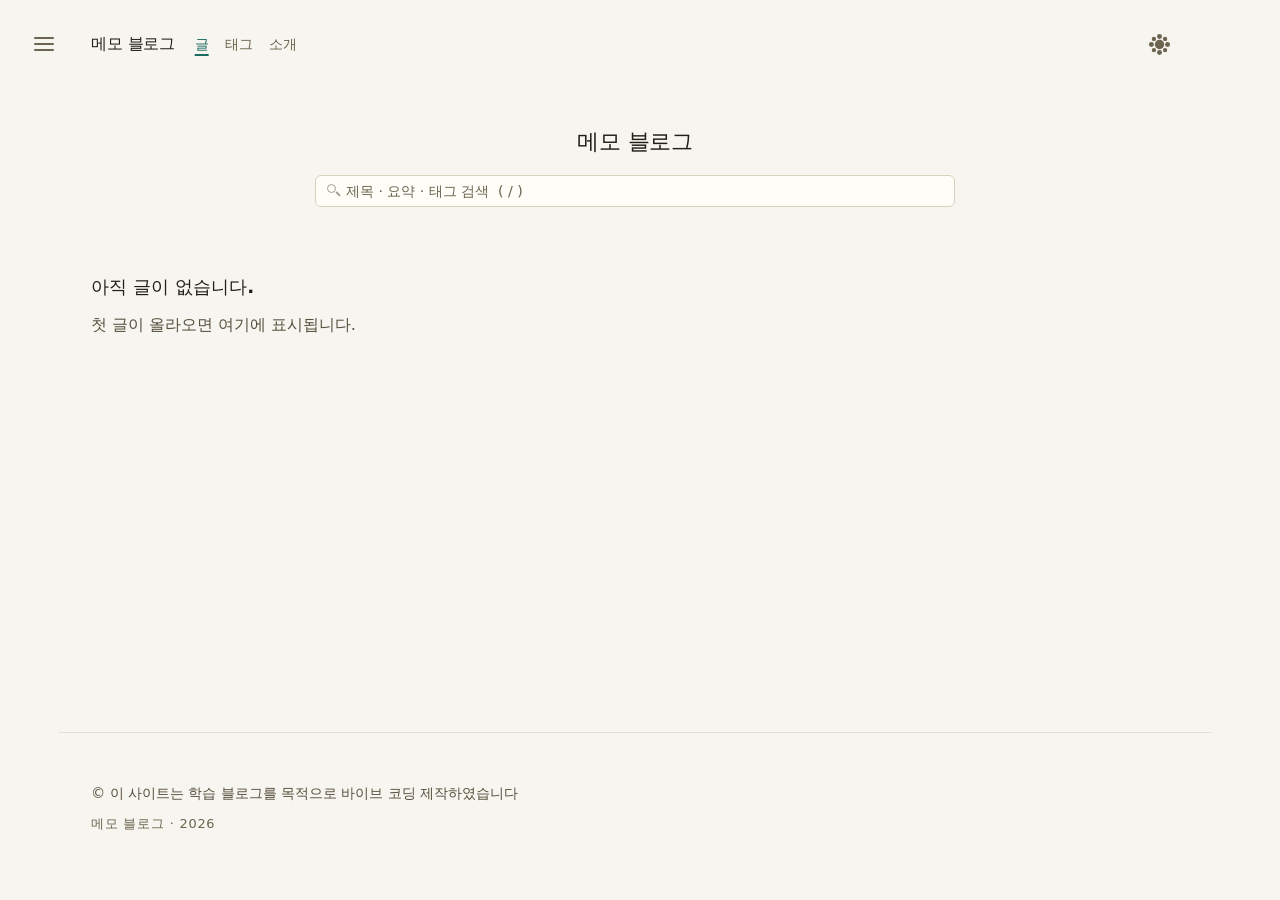
==== commit 2df76887: "v3.4 HTML/JS: 내비 4항목(글·태그·소개·쓰기), 제목 아래 검색, 부제 삭제, about.html 신설 index·post·about 세 화면 콘솔 0, #tags 앵" ====
--- a/index.html
+++ b/index.html
@@ -42,15 +42,19 @@
 <a class="sr-only" href="#main">본문 바로가기</a>
 
 <!-- 헤더는 static이다. sticky도, 밑선도, 로고 마크도 없다(계약서 §3).
-     햄버거는 첫 자식이다 — 사이드바가 왼쪽에서 나오므로 여는 버튼도 왼쪽 끝에 있어야 한다.
-     아이콘은 CSS ::before가 그린다(테마 버튼과 같은 방식). 세 페이지 마크업이 같아야 한다. -->
+     햄버거는 첫 자식이다 — CSS가 흐름에서 빼 화면 왼쪽 끝(absolute)에 앉힌다. DOM 순서는 그대로라
+     Tab 순서(햄버거 → 브랜드 → 내비 → 테마)는 변하지 않는다.
+     아이콘은 CSS ::before가 그린다(테마 버튼과 같은 방식). 네 페이지 마크업이 같아야 한다. -->
 <header class="site-header">
   <button class="icon-btn side-toggle" id="sideToggle" type="button"
           aria-label="분류 메뉴 열기" aria-expanded="false" aria-controls="side"></button>
   <a class="brand" href="index.html"><span data-site-title>메모 블로그</span></a>
-  <!-- 항목은 세 페이지가 동일하다. 페이지마다 메뉴가 달라 보이면 안 된다. -->
+  <!-- 항목·순서는 네 페이지가 동일하다(계약서 §3-3). 현재 페이지 표시는 클래스가 아니라 aria-current="page" —
+       이 페이지는 "글". "태그"는 문서가 아니라 문서 안의 위치(#tags)라 어디서도 page를 받지 않는다. -->
   <nav class="site-nav" aria-label="주요 메뉴">
-    <a class="nav-link is-active" href="index.html">글</a>
+    <a class="nav-link" href="index.html" aria-current="page">글</a>
+    <a class="nav-link" href="index.html#tags">태그</a>
+    <a class="nav-link" href="about.html">소개</a>
     <a class="nav-link" href="write.html" data-admin-only>쓰기</a>
   </nav>
   <button class="icon-btn" id="themeToggle" type="button" aria-label="테마 전환" aria-pressed="false"></button>
@@ -76,24 +80,12 @@
      list-page: 목록만 폭을 넓힌다(--w-page). 카드 그리드가 2~3열이 되려면 720px로는 모자란다. -->
 <main class="site-main list-page" id="main" tabindex="-1">
 
-  <!-- DOM 순서 = 시선 순서 = Tab 순서: 정체 → 좁히기(분류) → 찾기(검색) → 태그 → 목록 (계약서 §4).
-       v3.2에서 분류가 검색보다 앞으로 왔다 — 툴 행에서 분류가 왼쪽, 검색이 오른쪽에 놓이므로
-       읽는 순서와 Tab 순서를 화면 배치에 맞춘 것이다. -->
+  <!-- DOM 순서 = 시선 순서 = Tab 순서: 정체 → 찾기(검색) → 좁히기(분류) → 태그 → 목록 (계약서 §4).
+       v3.4 머리말은 제목 + 검색, 가운데 정렬. 부제(.page-sub)는 사용자 요청으로 폐기됐다 —
+       사이트를 설명하는 문장은 about.html이 맡는다(§3-4). -->
   <div class="page-head">
     <h1 class="page-title" data-site-title>메모 블로그</h1>
-    <p class="page-sub" data-site-sub>공부한 것을 기록하는 곳</p>
-  </div>
-
-  <!-- 툴 행 — 분류 인덱스(왼쪽) + 검색(오른쪽) 한 줄. 768px 이하에서는 CSS가 세로로 쌓는다(검색 위). -->
-  <div class="list-tools">
-    <!-- 분류 인덱스 — 항상 펼쳐져 있다. 항목은 app.js가 그린다.
-         분류가 하나도 없으면 행 전체가 hidden이 된다(계약서 §4-3):
-         "분류  전체 0" 한 줄은 정보가 아니라 고장으로 읽힌다. 그래서 시작 상태도 hidden이다. -->
-    <div class="index-row" id="catRow" hidden>
-      <span class="index-label" id="catIndexLabel">분류</span>
-      <nav class="index-list" id="catIndex" aria-labelledby="catIndexLabel"></nav>
-    </div>
-
+    <!-- 검색은 <h1>의 다음 자식. "고정"은 sticky가 아니라 자리 고정이다(§4-2) — 어디서든 "/"가 여기로 데려온다. -->
     <div class="search">
       <label class="sr-only" for="searchInput">글 검색</label>
       <input class="search-input" id="searchInput" type="search"
@@ -103,9 +95,18 @@
     </div>
   </div>
 
+  <!-- 분류 인덱스 — <main> 직계(.list-tools 래퍼는 v3.4에서 폐기). 항상 펼쳐져 있다. 항목은 app.js가 그린다.
+       분류가 하나도 없으면 행 전체가 hidden이 된다(계약서 §4-3):
+       "분류  전체 0" 한 줄은 정보가 아니라 고장으로 읽힌다. 그래서 시작 상태도 hidden이다. -->
+  <div class="index-row" id="catRow" hidden>
+    <span class="index-label" id="catIndexLabel">분류</span>
+    <nav class="index-list" id="catIndex" aria-labelledby="catIndexLabel"></nav>
+  </div>
+
   <!-- 태그 인덱스 — 접혀 있다. 여닫는 일은 <details>가 한다(JS 0줄).
-       태그가 하나도 없으면 손잡이째 사라진다(hidden). ?tags= 가 있으면 app.js가 open을 붙인다. -->
-  <details class="index-fold" id="tagFold" hidden>
+       태그가 하나도 없으면 손잡이째 사라진다(hidden). ?tags= 가 있거나 주소 해시가 #tags면 app.js가 open을 붙인다.
+       id="tags"는 헤더 "태그" 링크(index.html#tags)의 앵커 대상이다(계약서 §3-3). -->
+  <details class="index-fold" id="tags" hidden>
     <summary class="index-fold-summary">태그 <span class="index-count">0</span></summary>
     <div class="index-row">
       <nav class="index-list" id="tagIndex" aria-label="태그 필터"></nav>
--- a/css/tokens.css
+++ b/css/tokens.css
@@ -3,6 +3,7 @@
    이 파일 외의 CSS에는 리터럴 색상값(#hex / rgb())을 쓰지 않는다.
    다크모드는 :root[data-theme="dark"]에서 "값만" 재정의한다(규칙을 다시 쓰지 않는다).
    로드 순서: tokens → base → layout → components → prose   (animations.css는 v3.0에서 삭제됨)
+   v3.4: 파일 끝의 @property 블록이 색 토큰을 <color>로 등록한다 — 테마 크로스페이드가 토큰에 걸린다.
 
    v3.0 방향 — 계약서 §1-2
      1. 읽는 데 필요 없는 요소는 화면에 두지 않는다.
@@ -175,17 +176,24 @@
      (--ease-in/-out/-ambient는 keyframes와 함께 폐기됐다.) */
   --ease:     cubic-bezier(.16, 1, .3, 1);   /* 빠르게 시작해 부드럽게 정착 */
   --dur-fast: 160ms;          /* 색·테두리 — 손보다 빨라야 한다 */
-  --dur:      260ms;          /* 토스트 등퇴장 */
+  --dur:      260ms;          /* 토스트 등퇴장 · 콘텐츠 도착(v3.4 — 목록 카드·본문 페이드, 계약서 §11-4) */
   --dur-slow: 420ms;          /* 모달 열림 — 여유 있게(닫힘은 --dur-fast) */
 
-  /* 테마 크로스페이드 전용 (v3.1, 계약서 §11). base.css의 `*` 규칙 한 곳에서만 쓴다.
-     · 240ms: --dur-fast(160)는 "손보다 빨라야 하는" hover용이라 페이지 전체가 바뀌는 데
-       쓰면 깜빡임으로 보이고, 300ms를 넘으면 "느리다"고 느낀다.
-     · 이징이 --ease가 아닌 이유: --ease(expo-out)는 위치·크기가 "도착"하는 모션용이라
-       색에 쓰면 변화의 절반이 첫 40ms에 끝나 사실상 즉시 전환이다. 대칭 곡선이어야
-       두 색의 중간값이 화면에 머물러 "바뀐다"가 아니라 "건너간다"로 보인다. */
-  --dur-theme: 240ms;
-  --ease-fade: cubic-bezier(.4, 0, .2, 1);
+  /* 테마 크로스페이드 전용 (v3.4, 계약서 §11). base.css의 `:root { transition: --c-* }` 한 곳에서만 쓴다.
+     사용자 요청 "다크·라이트 전환할 때 약간의 텀을 둬서 자연스러운 애니메이션으로 (1~2초)" —
+     v3.1의 240ms는 사용자 판정 "전등 깜빡임"이었다.
+     · 1200ms: 요청 범위(1~2초)의 아래쪽. 두 테마는 글자와 바탕이 서로 뒤집히므로 건너가는
+       한가운데(진행 50%)에서는 글자색과 바탕색이 둘 다 중간 회색이 되어 대비가 1:1 근처까지
+       떨어진다 — 이 "글자가 사라지는 구간"은 크로스페이드의 본성이라 없앨 수 없고 짧게 만들
+       수만 있다. 2초면 그 구간이 눈에 띄는 길이(≈300ms)가 되고, 1.2초면 ≈150ms로 "잠깐 흐려짐"에
+       그친다. 그러면서도 240ms처럼 "깜빡"이 아니라 "서서히 바뀐다"로 읽히는 최소 길이다.
+     · 이징은 대칭 곡선이되 v3.1(.4,0,.2,1)보다 가운데가 가파른 (.65,0,.35,1)이다. 시작과 끝은
+       느려 "텀"이 느껴지고, 대비가 낮은 한가운데는 빨리 지나간다. --ease(expo-out)를 쓰지 않는
+       이유는 그대로다 — 변화의 절반이 첫 8%에 끝나 사실상 즉시 전환이 된다.
+     · 이 전환은 요소가 아니라 "토큰"에 걸린다(아래 @property 블록 + base.css). 그래서 hover용
+       --dur-fast를 가진 부품도 테마 토글 때는 나머지와 같은 1.2초에 건너간다. */
+  --dur-theme: 1200ms;
+  --ease-fade: cubic-bezier(.65, 0, .35, 1);
 
   /* ── 레이아웃 ──────────────────────────────────────────────────────────
      읽기 칼럼은 여전히 --w-prose 하나다(post.html의 본문·헤더·푸터).
@@ -292,3 +300,62 @@
     --h-nav:        44px;
   }
 }
+
+/* ============================================================================
+   색 토큰 등록 (v3.4, 계약서 §11) — 테마 크로스페이드가 "요소"가 아니라 "토큰"에 걸리게 한다.
+   @property로 <color>임을 알려 두면 :root의 값이 바뀔 때(테마 토글) 토큰 자체가 보간된다.
+   base.css의 `:root { transition: --c-bg … }`가 그 보간에 --dur-theme(1.2초)을 건다.
+
+   왜 이 방식인가 — v3.1은 `* { transition: background-color, border-color, color }`였다.
+   240ms일 때는 hover용 --dur-fast(160ms) 부품이 80ms 먼저 끝나도 티가 안 났지만, 1.2초에서는
+   링크·버튼·아이콘·인덱스 항목처럼 자기 transition을 가진 것들만 160ms 만에 튀고 바탕은 1초 넘게
+   건너가 "글자 먼저, 바탕 나중"이 된다. 토큰을 보간하면 그 값을 참조하는 모든 요소가 자기
+   transition과 무관하게 같은 프레임에 같은 중간색을 받는다. hover 전환은 그대로 빠르다 —
+   hover는 "어느 토큰을 쓰는가"가 바뀌는 것이고, 테마는 "토큰의 값"이 바뀌는 것이라 서로 겹치지 않는다.
+   · JS 0줄. 첫 페인트에는 걸리지 않는다(theme-init.js가 <link>보다 앞에서 data-theme을 정하므로
+     "이전 값"이 없다). 첫 토글부터 · 양방향 · 연타 중에도 현재 중간색에서 이어진다(transition의 본성).
+   · @property를 모르는 브라우저(Firefox 127 이하)는 즉시 전환된다 — 퇴행이 아니라 v3.0 상태다.
+   · initial-value는 쓰이지 않는다(:root가 두 테마 모두 값을 준다). 등록 문법상 필요해 transparent.
+   · --c-shadow-rgb(숫자 셋)와 --sh-pop(합성값)은 <color>가 아니라 등록하지 않는다 — 그림자는
+     떠 있는 것(모달·토스트·오버레이 사이드바)에만 있어 즉시 바뀌어도 보이지 않는다.
+   ========================================================================= */
+@property --c-bg          { syntax: "<color>"; inherits: true; initial-value: transparent; }
+@property --c-bg-2        { syntax: "<color>"; inherits: true; initial-value: transparent; }
+@property --c-surface     { syntax: "<color>"; inherits: true; initial-value: transparent; }
+@property --c-surface-2   { syntax: "<color>"; inherits: true; initial-value: transparent; }
+@property --c-border      { syntax: "<color>"; inherits: true; initial-value: transparent; }
+@property --c-border-soft { syntax: "<color>"; inherits: true; initial-value: transparent; }
+@property --c-text        { syntax: "<color>"; inherits: true; initial-value: transparent; }
+@property --c-text-dim    { syntax: "<color>"; inherits: true; initial-value: transparent; }
+@property --c-text-mute   { syntax: "<color>"; inherits: true; initial-value: transparent; }
+@property --c-accent      { syntax: "<color>"; inherits: true; initial-value: transparent; }
+@property --c-accent-soft { syntax: "<color>"; inherits: true; initial-value: transparent; }
+@property --c-meta        { syntax: "<color>"; inherits: true; initial-value: transparent; }
+@property --c-tag         { syntax: "<color>"; inherits: true; initial-value: transparent; }
+@property --c-danger      { syntax: "<color>"; inherits: true; initial-value: transparent; }
+@property --c-warn        { syntax: "<color>"; inherits: true; initial-value: transparent; }
+@property --c-ok          { syntax: "<color>"; inherits: true; initial-value: transparent; }
+@property --c-on-accent   { syntax: "<color>"; inherits: true; initial-value: transparent; }
+@property --c-focus       { syntax: "<color>"; inherits: true; initial-value: transparent; }
+@property --c-scrim       { syntax: "<color>"; inherits: true; initial-value: transparent; }
+@property --c-selection   { syntax: "<color>"; inherits: true; initial-value: transparent; }
+@property --code-bg       { syntax: "<color>"; inherits: true; initial-value: transparent; }
+@property --code-border   { syntax: "<color>"; inherits: true; initial-value: transparent; }
+@property --code-text     { syntax: "<color>"; inherits: true; initial-value: transparent; }
+@property --hl-comment    { syntax: "<color>"; inherits: true; initial-value: transparent; }
+@property --hl-keyword    { syntax: "<color>"; inherits: true; initial-value: transparent; }
+@property --hl-string     { syntax: "<color>"; inherits: true; initial-value: transparent; }
+@property --hl-number     { syntax: "<color>"; inherits: true; initial-value: transparent; }
+@property --hl-literal    { syntax: "<color>"; inherits: true; initial-value: transparent; }
+@property --hl-function   { syntax: "<color>"; inherits: true; initial-value: transparent; }
+@property --hl-title      { syntax: "<color>"; inherits: true; initial-value: transparent; }
+@property --hl-attr       { syntax: "<color>"; inherits: true; initial-value: transparent; }
+@property --hl-builtin    { syntax: "<color>"; inherits: true; initial-value: transparent; }
+@property --hl-type       { syntax: "<color>"; inherits: true; initial-value: transparent; }
+@property --hl-variable   { syntax: "<color>"; inherits: true; initial-value: transparent; }
+@property --hl-tag        { syntax: "<color>"; inherits: true; initial-value: transparent; }
+@property --hl-name       { syntax: "<color>"; inherits: true; initial-value: transparent; }
+@property --hl-selector   { syntax: "<color>"; inherits: true; initial-value: transparent; }
+@property --hl-meta       { syntax: "<color>"; inherits: true; initial-value: transparent; }
+@property --hl-addition   { syntax: "<color>"; inherits: true; initial-value: transparent; }
+@property --hl-deletion   { syntax: "<color>"; inherits: true; initial-value: transparent; }
--- a/css/base.css
+++ b/css/base.css
@@ -85,28 +85,38 @@
    이 속성으로 토글된다. */
 [hidden] { display: none !important; }
 
-/* ── 테마 크로스페이드 (v3.1, 계약서 §11) ─────────────────────────────────
-   사용자 요청: "다크·라이트 바꾸는 속도 살짝만 줄여서 자연스럽게".
-   테마 토글은 :root[data-theme]의 토큰 "값"만 바꾼다. 그래서 세 색 속성에 전환을 걸어
-   두면 토큰을 참조하는 모든 요소가 같은 240ms에 함께 건너간다 — JS 0줄.
-
+/* ── 테마 크로스페이드 (v3.4, 계약서 §11) ─────────────────────────────────
+   사용자 요청: "다크·라이트 전환할 때 약간의 텀을 둬서 자연스러운 애니메이션으로 (1~2초)",
+   "언제나 가능하게 (순서·횟수 상관없이)".
+   테마 토글은 :root[data-theme]의 토큰 "값"만 바꾼다. tokens.css가 색 토큰을 @property로
+   <color> 등록해 두었으므로, 여기서 그 토큰들에 transition을 걸면 값 자체가 1.2초에 걸쳐
+   보간되고 — 토큰을 참조하는 모든 요소가 자기 transition과 무관하게 같은 프레임에 같은
+   중간색을 받는다. JS 0줄.
+
+   · v3.1의 `* { transition: background-color, border-color, color }`는 폐기했다. 1.2초에서는
+     hover용 --dur-fast(160ms)를 가진 링크·버튼·아이콘만 먼저 튀고 바탕이 뒤따라 "글자 먼저,
+     바탕 나중"이 됐기 때문이다. 그래서 부품별 transition에 --dur-theme를 함께 적던 규칙도
+     사라졌다 — 이제 어떤 부품도 background-color/color에 --dur-theme를 적지 않는다.
    · 첫 페인트에는 걸리지 않는다. theme-init.js가 <link>보다 앞에서 동기로 data-theme을
      정하므로 첫 계산 스타일이 이미 최종 테마다. transition은 "이전 값"이 있어야
      시작되는데 그 값이 없다. ui.js의 initTheme()은 같은 값을 다시 쓸 뿐이라 변화가 아니다.
-   · transition: all 금지. 세 속성만 적는다 — all이면 [hidden]·opacity 같은 상태 토글까지
-     240ms를 끌고 간다.
-   · 부품별 transition 선언(shorthand)은 이 규칙을 통째로 덮는다. 면·경계선을 가진 부품이
-     hover 전환을 가지면 background-color를 --dur-theme로 함께 적어야 테마 토글 때
-     그 부품만 즉시 튀지 않는다(.search-input / .field / .entry가 그렇게 돼 있다).
-   · 선택자 특이도가 0이라 아래 a { transition: color … } 같은 규칙이 자연히 이긴다.
+   · 첫 토글부터, 양방향, 연타 중에도 끊기지 않는다 — 전환 도중 값이 다시 바뀌면 transition은
+     "지금 화면의 중간색"에서 새 목표로 되돌아간다(animation이 아니라 transition인 이유).
+   · @property를 모르는 브라우저는 이 목록을 무시하고 즉시 전환된다(v3.0 상태).
    · prefers-reduced-motion은 이 파일 끝의 블록이 1ms로 자른다 → 즉시 전환. */
-*,
-*::before,
-*::after {
-  transition:
-    background-color var(--dur-theme) var(--ease-fade),
-    border-color     var(--dur-theme) var(--ease-fade),
-    color            var(--dur-theme) var(--ease-fade);
+:root {
+  transition-property:
+    --c-bg, --c-bg-2, --c-surface, --c-surface-2, --c-border, --c-border-soft,
+    --c-text, --c-text-dim, --c-text-mute,
+    --c-accent, --c-accent-soft, --c-meta, --c-tag,
+    --c-danger, --c-warn, --c-ok,
+    --c-on-accent, --c-focus, --c-scrim, --c-selection,
+    --code-bg, --code-border, --code-text,
+    --hl-comment, --hl-keyword, --hl-string, --hl-number, --hl-literal, --hl-function, --hl-title,
+    --hl-attr, --hl-builtin, --hl-type, --hl-variable, --hl-tag, --hl-name, --hl-selector,
+    --hl-meta, --hl-addition, --hl-deletion;
+  transition-duration: var(--dur-theme);
+  transition-timing-function: var(--ease-fade);
 }
 
 /* ── 링크 ────────────────────────────────────────────────────────────────
@@ -201,8 +211,12 @@
 /* ============================================================================
    모션 감소 — animations.css가 삭제되면서 이 블록이 여기로 왔다(계약서 §11).
 
-   남아 있는 모션은 색 전환, 모달·토스트 등퇴장, 그리고 v3.2의 사이드바 슬라이드(.side의
-   translate)·스크림(opacity)·도킹 시 본문 밀기(body의 padding-inline-start)뿐이라 이 블록도 짧다.
+   남아 있는 모션은 색 전환, 모달·토스트 등퇴장, v3.2의 사이드바 슬라이드(.side의
+   translate)·스크림(opacity)·도킹 시 본문 밀기(body의 padding-inline-start), 그리고 v3.4의
+   테마 크로스페이드(:root의 토큰 transition, 1.2초)와 콘텐츠 도착(.entry의 @keyframes arrive ·
+   .post의 opacity transition — components.css §4, layout.css §7)뿐이라 이 블록도 짧다.
+   토큰 transition도 `*`가 :root를 포함하므로 아래 1ms에 잘린다 → 테마는 즉시 바뀐다.
+   arrive 키프레임은 animation-duration 1ms + 반복 1회로 끝 상태(불투명·제자리)에 바로 앉는다.
    사이드바는 별도 규칙이 없다 — 아래 `*` 규칙이 translate·padding 전환도 1ms로 자르고,
    visibility에 걸어 둔 delay(--dur)도 transition-delay: 0ms가 지워 "즉시 열리고 즉시 닫힌다".
    · duration을 0이 아니라 1ms로 두는 이유:
--- a/css/layout.css
+++ b/css/layout.css
@@ -5,35 +5,35 @@
    재사용 부품(버튼·태그·인덱스 항목 등)의 생김새는 components.css가 담당한다.
    의존: tokens.css, base.css
 
-   ── 기본 골격 (v3.2) ──────────────────────────────────────────────────────
-   읽는 화면(post.html)의 세로 기준선은 --w-prose(720px) 하나다.
+   ── 기본 골격 (v3.4) ──────────────────────────────────────────────────────
+   읽는 화면(post.html / about.html)의 세로 기준선은 --w-prose(720px) 하나다.
    목록 화면(index.html)은 <main class="list-page">로 --w-page(1152px)까지 넓힌다 —
-   사용자 판정 "전체적으로 구조가 비어보여"(계약서 §2). 헤더·푸터도 같은 페이지에서는
-   같은 폭으로 따라간다(아래 :has 규칙). 그래야 브랜드의 왼쪽 선 = 제목의 왼쪽 선이 유지된다.
+   사용자 판정 "전체적으로 구조가 비어보여"(계약서 §2). 페이지의 칼럼 폭은 --col-w 하나로 정하고
+   메인·푸터가 그 값을 읽는다. 헤더는 v3.4부터 화면 폭 전체를 쓰되 좌우 패딩으로 칼럼 자리를 재현한다
+   (§1) — 햄버거만 그 바깥, 화면 왼쪽 끝에 앉히기 위해서다. 브랜드의 왼쪽 선 = 제목의 왼쪽 선은 그대로다.
    왼쪽에는 고정 가능한 사이드바(.side)가 있고, 도킹되면 페이지 전체가 --w-side만큼 오른쪽으로 민다.
    ========================================================================= */
 
-/* 세 영역이 공유하는 칼럼. 값이 세 번 복사되지 않게 한 번만 쓴다. */
-.site-header,
+/* 페이지의 칼럼 폭 --col-w (v3.4). 페이지마다 하나이고 헤더·메인·푸터가 같은 값을 읽는다.
+   기본은 읽기 칼럼(--w-prose). 넓은 페이지 둘 — 목록(.list-page, 72rem)과 에디터(.editor-page,
+   76rem) — 는 body:has()로 값을 바꾼다. <main>만 넓히면 헤더가 본문보다 216px 안쪽에서 시작해
+   왼쪽 선이 둘이 되기 때문이다. :has()를 모르는 브라우저는 헤더·푸터가 720px에 남을 뿐 깨지지
+   않는다(<main>은 자기 클래스로 직접 넓힌다). */
+body { --col-w: var(--w-prose); }
+body:has(> .list-page)   { --col-w: var(--w-page); }
+body:has(> .editor-page) { --col-w: 76rem; }
+
+/* 메인·푸터가 공유하는 칼럼. 값이 복사되지 않게 한 번만 쓴다. */
 .site-main,
 .site-footer {
   inline-size: 100%;
-  max-inline-size: var(--w-prose);
+  max-inline-size: var(--col-w);
   margin-inline: auto;
   padding-inline: var(--gutter);
 }
 
-/* 넓은 페이지 둘 — 목록(.list-page, 72rem)과 에디터(.editor-page, 76rem).
-   <main>만 넓히면 헤더가 본문보다 216px 안쪽에서 시작해 왼쪽 선이 둘이 된다.
-   같은 페이지의 헤더·푸터를 main 폭에 맞춘다. :has()를 모르는 브라우저는 헤더가 720px에
-   남을 뿐 깨지지 않는다(v3.1의 write.html이 실제로 그 상태였다). */
 .list-page   { max-inline-size: var(--w-page); }
 .editor-page { max-inline-size: 76rem; }
-
-body:has(> .list-page) .site-header,
-body:has(> .list-page) .site-footer   { max-inline-size: var(--w-page); }
-body:has(> .editor-page) .site-header,
-body:has(> .editor-page) .site-footer { max-inline-size: 76rem; }
 
 /* ============================================================================
    0. 사이드바 (계약서 §3-2, v3.2) — 사용자 요청 "왼쪽 위 햄버거 → 분류로 정리된 글 목록,
@@ -69,12 +69,11 @@
      visibility는 슬라이드가 끝난 "뒤"에 꺼진다(delay = --dur). 열 때는 즉시 켠다(아래). */
   translate: -100% 0;
   visibility: hidden;
+  /* 면·경계선 색은 여기 적지 않는다 — 테마 크로스페이드는 토큰이 보간된다(v3.4, base.css). */
   transition:
     translate         var(--dur)       var(--ease),
     visibility        0s               linear  var(--dur),
-    box-shadow        var(--dur-fast)  var(--ease),
-    background-color  var(--dur-theme) var(--ease-fade),
-    border-color      var(--dur-theme) var(--ease-fade);
+    box-shadow        var(--dur-fast)  var(--ease);
 }
 
 body.side-open .side {
@@ -134,23 +133,36 @@
 :root:has(body.side-open) { overflow: hidden; }
 
 /* 도킹은 페이지를 "미는" 것이라 padding 전환이 곧 모션이다.
-   body에 transition을 쓰는 순간 base.css의 `*` 크로스페이드가 덮이므로 background-color를 같이 적는다. */
-body {
-  transition:
-    padding-inline-start var(--dur)       var(--ease),
-    background-color     var(--dur-theme) var(--ease-fade);
-}
+   (v3.4: background-color는 적지 않는다 — 바탕색 토큰 자체가 보간된다.) */
+body { transition: padding-inline-start var(--dur) var(--ease); }
 
 /* ============================================================================
    1. 헤더 — static이다. sticky도, 블러도, 밑선도 없다(계약서 §3).
    실측 7곳 중 sticky 헤더 0곳. 헤더가 따라다녀야 할 만큼 이 사이트의
    내비게이션이 크지 않고, 대신 스크롤 핸들러 하나가 통째로 사라졌다.
    ========================================================================= */
+/* v3.4 — 사용자 요청 "햄버거 메뉴를 상단 맨 끝 왼쪽에". v3.2의 햄버거는 헤더 첫 자식이었지만
+   헤더가 칼럼(720/1152px) 안에 있어 1440px 화면에서는 왼쪽 끝에서 144~380px 들어온 자리였다.
+   그래서 헤더를 화면 폭 전체로 펴고(inline-size 100%, max 없음), 브랜드·내비·테마 버튼은
+   좌우 패딩으로 칼럼 자리에 그대로 앉힌다 — 패딩 = 칼럼 바깥 여백((100% − 칼럼) / 2) + 거터.
+   100%는 body의 내용폭이라 사이드바가 도킹돼 body가 260px 밀려도 계산이 맞고, 스크롤바 폭도
+   끼지 않는다(100vw였다면 둘 다 어긋난다). 결과 기하는 v3.3과 같다 — 브랜드의 왼쪽 선 =
+   제목의 왼쪽 선. 바뀐 것은 햄버거가 그 바깥, 화면(또는 도킹된 사이드바) 왼쪽 끝에 놓인다는 것뿐.
+
+   칼럼이 화면보다 넓어 바깥 여백이 없는 폭(폰·태블릿·도킹된 1024px)에서는 왼쪽 패딩이
+   "거터 + 햄버거 + 4px"까지만 늘어난다 — 햄버거가 브랜드 위에 겹치지 않는 최소값이고,
+   그 상태는 v3.3의 배치(햄버거 → 브랜드)와 같다. 페이지별 미디어쿼리 없이 max()가 고른다. */
 .site-header {
+  position: relative;                 /* .side-toggle의 기준 상자 */
+  inline-size: 100%;
   display: flex;
   align-items: center;
   gap: var(--sp-5);
   padding-block: var(--sp-6) var(--sp-5);
+  padding-inline:
+    max(calc(max(0px, (100% - var(--col-w)) / 2) + var(--gutter)),
+        calc(var(--gutter) + var(--h-control) + var(--sp-1)))
+    calc(max(0px, (100% - var(--col-w)) / 2) + var(--gutter));
 }
 
 .brand {
@@ -179,13 +191,21 @@
   min-inline-size: 0;
 }
 
-/* 헤더의 아이콘 버튼 둘: 햄버거(첫 자식)는 왼쪽 끝, 테마 버튼(마지막 자식)만 오른쪽 끝으로.
-   v3.1의 `.site-header > .icon-btn { margin-inline-start: auto }`는 햄버거까지 가운데로 밀었다.
-   햄버거를 브랜드보다 앞에 두는 이유 — 사이드바가 왼쪽에서 나오므로 여는 손잡이도 왼쪽 끝이어야 한다.
-   버튼과 브랜드 사이는 헤더 gap(20px)보다 좁혀(-8px) 아이콘의 투명 히트 영역이 여백처럼 보이지 않게 한다. */
+/* 헤더의 아이콘 버튼 둘. 테마 버튼(마지막 자식)만 auto 마진으로 오른쪽 끝에.
+   햄버거(첫 자식, v3.4)는 흐름에서 빼 헤더의 왼쪽 끝에 absolute로 앉힌다 — DOM은 여전히 첫 자식이라
+   Tab 순서(햄버거 → 브랜드 → 내비 → 테마 → 사이드바)는 v3.2 그대로다.
+   · 왼쪽: 거터 − 8px. 40px 버튼 안에서 20px 아이콘이 가운데 놓이므로 아이콘의 왼쪽 선이
+     거터 + 2px에 온다(투명 히트 영역이 여백처럼 보이지 않게 — v3.2의 −8px과 같은 뜻).
+   · 위: 헤더 위 패딩과 같다. 헤더 행 높이(40 = .icon-btn)와 버튼 높이가 같아 브랜드와 한 줄에 선다.
+   · 도킹되면 body가 --w-side만큼 밀리고 헤더도 따라가므로, 햄버거는 사이드바 오른쪽 끝에 붙는다.
+     사이드바 아래로 숨지 않는다 — 별도 규칙 없음. */
 .site-header > .icon-btn { flex: none; }
 .site-header > .icon-btn:last-child { margin-inline-start: auto; }
-.site-header > .side-toggle { margin-inline-start: calc(var(--sp-2) * -1); margin-inline-end: calc(var(--sp-2) * -1); }
+.site-header > .side-toggle {
+  position: absolute;
+  inset-block-start: var(--sp-6);
+  inset-inline-start: calc(var(--gutter) - var(--sp-2));
+}
 
 /* ============================================================================
    2. 메인 / 푸터
@@ -209,60 +229,58 @@
 .site-footer a:hover { color: var(--c-accent); }
 
 /* ============================================================================
-   3. 페이지 머리말 (index.html) — 히어로의 후임
-   두 줄이 전부다. 액센트 바도, 통계도, 진입 애니메이션도 없다(계약서 §4-2).
+   3. 페이지 머리말 (index.html) — 제목 + 검색, 가운데 (계약서 §4-2, v3.4)
+   사용자 요청 "메모 블로그라는 큰 제목은 가운데 상단, 검색은 약간 거리 두고 살짝 아래" /
+   "검색어 창은 상단 가운데 고정, 가로로 살짝만 키워".
+   머리말은 이 페이지에서 유일하게 가운데 정렬되는 덩어리다 — 간판과 검색창은 "이 사이트가
+   무엇이고 어떻게 찾는가"라 화면 축에 놓이고, 그 아래 인덱스·목록은 왼쪽 선에 붙는
+   작업 영역이다(분류 인덱스가 40개로 세 줄 감기면 가운데 정렬은 들쭉날쭉한 계단이 된다).
+   v3.2의 툴 행(.list-tools — 인덱스 왼쪽 + 검색 오른쪽 한 줄)은 폐기됐다.
+   "고정"은 sticky가 아니라 자리 고정이다(§4-2에 근거) — 헤더가 static인 사이트에 sticky 띠를
+   새로 두지 않고, 어디서든 `/`가 검색창으로 데려간다.
    ========================================================================= */
 .page-head {
-  /* v3.2: --sp-7 → --sp-5. 머리말이 작아졌으니(아래) 아래 숨도 그만큼 줄인다. */
-  padding-block-end: var(--sp-5);
+  display: flex;
+  flex-direction: column;
+  align-items: center;
+  text-align: center;
+  /* 위: 헤더와 간판 사이 숨. 아래: 검색창과 분류 인덱스 사이 — 인덱스는 작은 글자라 --sp-6이면
+     "머리말 끝, 목록 도구 시작"이 읽힌다. */
+  padding-block: var(--sp-6) var(--sp-6);
 }
 
 /* v3.2: --fs-2xl(22→30) → --fs-xl(19→23). 목록이 3열 카드가 되면서 화면에 제목(--fs-lg)이
    수십 개 동시에 놓인다. 그 위에 30px 사이트명이 앉으면 "페이지 제목 아래 목록"이 아니라
-   "간판 아래 목록"이 된다. 23px이면 h1이 카드 제목보다 한 단계 크되 주인공을 뺏지 않는다. */
+   "간판 아래 목록"이 된다. 23px이면 h1이 카드 제목보다 한 단계 크되 주인공을 뺏지 않는다.
+   v3.4에서 가운데로 갔지만 크기는 그대로다 — 가운데 정렬 + 큰 글자는 히어로(v2.x)로 되돌아간다. */
 .page-title {
   font-size: var(--fs-xl);
   line-height: var(--lh-tight);
   font-weight: 700;
 }
 
-.page-sub {
-  margin-block-start: var(--sp-1);
-  font-size: var(--fs-sm);
-  color: var(--c-text-dim);
-}
-
-/* ============================================================================
-   4. 툴 행 — 분류 인덱스(왼쪽) + 검색(오른쪽) 한 줄 (계약서 §4-3, v3.2)
-   v3.1은 검색 한 줄(720px 폭 전체) 아래 분류 한 줄을 쌓았다. 사용자 판정
-   "검색창이라던지 카테고리라던지 너무 커". 페이지가 1152px로 넓어졌으니 둘을 한 줄에 놓고,
-   검색은 20rem으로 묶는다 — 검색어는 한두 단어라 그 이상은 빈 인풋이다.
-   sticky가 아니다(v3.0 이후 동일).
-   ========================================================================= */
-.list-tools {
-  display: flex;
-  align-items: flex-start;
-  justify-content: space-between;
-  gap: var(--sp-3) var(--sp-6);
-  margin-block-end: var(--sp-3);
-}
-
-/* 인덱스가 여러 줄로 감겨도 검색이 밀리지 않게 — 검색은 폭이 고정, 인덱스가 남은 폭을 쓴다. */
-.list-tools > .index-row {
-  flex: 1 1 auto;
-  min-inline-size: 0;
-  margin-block-end: 0;
-  /* 인덱스 항목 높이(--h-control-sm)와 인풋 높이(--h-control-sm)가 같아 첫 줄이 같은 선에 앉는다. */
-}
-
-.list-tools > .search {
-  flex: 0 1 20rem;
-  min-inline-size: 12rem;
-  margin-block-end: 0;
-}
-
-/* 툴 행 밖에 홀로 남은 .search(post/write에는 없다 — 방어용). */
-.search { margin-block-end: var(--sp-4); }
+/* (.page-sub는 v3.4에서 폐기 — 사용자 요청 "공부한 것을 기록하는 곳 문장 빼". 마크업에도 없다.) */
+
+/* 검색창 — 머리말 안, 제목 바로 아래.
+   · 제목과의 거리 --sp-5(20px): 제목 행간(≈28px)의 절반이 넘어 "붙어 있지 않다"가 읽히되,
+     --sp-7(32)처럼 다른 덩어리로 갈라지지는 않는다 — 요청의 "약간 거리 두고 살짝 아래".
+   · 폭 40rem(640px): v3.2의 20rem(320)은 툴 행 오른쪽 칸에 맞춘 값이었다. 한 줄에 홀로 놓이면
+     320은 좁아 보이고, 720(v3.1)은 "빈 인풋"이었다. 640 = 읽기 칼럼(720)에서 거터를 뺀 폭 —
+     post.html의 본문 줄길이와 같아 두 화면의 폭 어휘가 하나가 된다. min()이 좁은 폰에서
+     칼럼을 넘지 않게 한다. */
+.page-head > .search {
+  inline-size: min(40rem, 100%);
+  margin-block-start: var(--sp-5);
+  text-align: start;                  /* 입력 글자는 왼쪽부터 — 가운데 정렬은 상자에만 */
+}
+
+/* 머리말 밖에 홀로 남은 .search(post/write에는 없다 — 방어용). */
+.search { margin-block-end: 0; }
+
+/* ============================================================================
+   4. (v3.4 폐기) 툴 행 .list-tools — 검색이 머리말(§3)로 올라가 행에 남는 것이 인덱스 하나뿐이다.
+   번호는 아래 절 참조(§7 등)를 흔들지 않기 위해 비워 둔다.
+   ========================================================================= */
 
 /* ============================================================================
    5. 인덱스 행 — 분류 / 태그 (계약서 §4-3)
@@ -346,11 +364,9 @@
   /* 바탕(--c-bg)보다 한 단계 밝은 면. 경계선만으로도 "종이가 얹혀 있다"가 읽혀
      그림자가 필요 없다(원칙 3). */
   background: var(--c-surface);
-  /* hover는 경계선만, 테마 토글 때는 면도 함께 건너간다(계약서 §11).
-     background-color를 빼면 이 박스만 테마 전환에서 즉시 튄다. */
-  transition:
-    border-color var(--dur-fast) var(--ease),
-    background-color var(--dur-theme) var(--ease-fade);
+  /* hover는 경계선만. (테마 토글의 면 색은 토큰이 보간된다 — v3.4, base.css.)
+     진입 모션(@keyframes arrive)은 components.css §4 — 카드는 JS가 만드는 요소라 §8-2에 걸리지 않는다. */
+  transition: border-color var(--dur-fast) var(--ease);
 }
 
 /* 박스의 hover 반응은 경계선 색 하나다. 이동·그림자·배경 변화는 없다 —
@@ -391,7 +407,14 @@
    v3.0: 2열(본문+목차) 그리드가 사라져 단일 칼럼이다.
    .post-body 래퍼도 폐기됐다 — #toc와 .prose가 .post의 직계 자식이다.
    ========================================================================= */
-.post { display: block; }
+/* v3.4 콘텐츠 도착 ② — post.js가 .is-loading을 떼는 순간 opacity .38 → 1이 --dur(260ms)에 걸쳐
+   건너간다(.post.is-loading의 값은 components.css §7). 목록 카드의 arrive와 같은 시간·같은 커브라
+   "내용이 왔다"는 신호가 두 화면에서 하나다. 정적 요소라 opacity 0에서 시작하지 않는다(§8-2) —
+   JS가 실패해도 .38의 머리말과 "← 목록"이 그대로 보인다(v3.0과 같다). */
+.post {
+  display: block;
+  transition: opacity var(--dur) var(--ease);
+}
 
 .post-head {
   padding-block-end: var(--sp-6);
@@ -448,6 +471,24 @@
   justify-content: flex-start;
   margin-block-start: var(--sp-9);
 }
+
+/* ── 연관 글 (계약서 §5-8, v3.3) ──────────────────────────────────────────
+   글을 다 읽은 자리에서 "같은 주제의 다른 글"로 건너가는 문. .post-foot 다음, .post-nav 앞.
+   카드는 목록의 .entry를 그대로 재사용한다 — 같은 물건(글 한 편)은 같은 모양이어야 두 화면에서
+   같은 것으로 읽힌다. 다른 점은 이 그리드가 720px 읽기 칼럼(내용폭 656px) 안에 산다는 것뿐이라
+   카드 최소폭만 17rem → 13rem으로 내린다: 656 = 13rem(208) × 3 + 간격 16 × 2. 17rem이면 2열 + 외톨이
+   1장으로 놓여 "3개"가 3개로 안 보인다. 616px 아래에서는 목록과 같이 1열. */
+.post-related {
+  margin-block-start: var(--sp-9);
+  padding-block-start: var(--sp-6);
+  border-block-start: 1px solid var(--c-border-soft);
+}
+
+.post-related .entry-list {
+  grid-template-columns: repeat(auto-fill, minmax(min(13rem, 100%), 1fr));
+}
+
+/* (.post-related-title과 카드 제목 크기 보정은 components.css §7 — 생김새는 저쪽 몫이다.) */
 
 .post-nav {
   display: grid;
@@ -510,7 +551,9 @@
   display: grid;
   grid-template-columns: repeat(auto-fit, minmax(min(180px, 100%), 1fr));
   gap: var(--sp-3);
-  align-items: center;
+  /* v3.3: 칸마다 라벨이 위에 붙어(.field-group) 셀이 높아졌다. 라벨이 없는 고정 스위치는
+     바닥(입력칸 줄)에 맞춰야 한 줄에 놓인 것으로 읽힌다 — center면 스위치만 반 칸 떠 보인다. */
+  align-items: end;
 }
 
 .editor-actions {
@@ -580,14 +623,21 @@
 @media (max-width: 440px) {
   .entry { padding: var(--sp-4); }
   .site-header { gap: var(--sp-3); padding-block: var(--sp-5) var(--sp-4); }
-}
-
-/* 툴 행: 768px 이하에서는 세로로 쌓인다. DOM 순서 그대로(분류 → 검색) —
-   order/row-reverse로 시각 순서만 뒤집는 것은 계약서 §4가 금지한다(Tab 순서 ≠ 시선 순서). */
-@media (max-width: 768px) {
-  .list-tools { flex-direction: column; align-items: stretch; }
-  .list-tools > .search { flex: none; max-inline-size: 20rem; min-inline-size: 0; }
-}
+  /* 햄버거의 세로 위치는 헤더 위 패딩을 따라간다(위 §1). */
+  .site-header > .side-toggle { inset-block-start: var(--sp-5); }
+  /* v3.4 — 내비 항목이 넷(글·태그·소개·쓰기)이 되어 360px 검산이 넘친다:
+     햄버거 자리 68 + 브랜드 82 + 12 + 링크 4개(26×4 + 간격 16×3 = 152) + 12 + 테마 44 + 거터 20 = 390 > 360.
+     간격을 반으로(16 → 8) 줄이고 "태그"를 뺀다 — 이 링크는 index.html의 태그 손잡이(#tags)로 가는
+     지름길일 뿐이라 없어도 갈 수 없는 곳이 생기지 않는다(post.html의 태그도 링크다). 계약서 §3-3 소거 표.
+     검산: 방문자 68 + 82 + 12 + (26×2 + 8) + 12 + 44 + 20 = 298 / 관리자(쓰기 포함) 340 ≤ 360. */
+  .site-nav { gap: var(--sp-2); }
+  .site-nav > .nav-link[href$="#tags"] { display: none; }
+  /* v3.3: 본문(.prose, prose.css §11)과 같은 이유 — 좁은 폰에서는 어절 보존을 풀어 줄을 채운다. */
+  .post-summary { word-break: normal; }
+}
+
+/* (v3.4: 768px 이하의 툴 행 세로 스택 규칙은 .list-tools와 함께 폐기됐다.
+   검색창은 min(40rem, 100%)라 분기 없이 좁은 폭에 맞는다.) */
 
 @media (min-width: 768px) {
   .post-nav { grid-template-columns: repeat(2, minmax(0, 1fr)); }
--- a/css/components.css
+++ b/css/components.css
@@ -33,8 +33,10 @@
 .nav-link:hover { color: var(--c-text); }
 
 /* 현재 페이지. 색만으로는 약해서 굵기와 밑줄을 함께 준다 —
-   색각 이상에서도 "지금 여기"가 읽혀야 한다. */
-.nav-link.is-active {
+   색각 이상에서도 "지금 여기"가 읽혀야 한다.
+   v3.4: 상태는 클래스가 아니라 aria-current="page"다 — 사이드바(§15)와 같은 규칙
+   "ARIA 속성이 곧 상태"(계약서 §8). .is-active는 내비에서 폐기됐다. */
+.nav-link[aria-current="page"] {
   color: var(--c-accent);
   font-weight: 700;
   text-decoration: underline;
@@ -88,7 +90,10 @@
 .index-item + .index-item::before {
   content: "·";
   margin-inline-end: var(--sp-1);
-  color: var(--c-border);
+  /* v3.3: --c-border → --c-text-mute. 다크에서 경계선색(#3d392d)은 바탕(#17160f)과 1.4:1이라
+     구분자가 사라져 "전체 8 JavaScript 4 CSS 2"가 한 덩어리로 읽혔다. 구분자는 장식이 아니라
+     "여기서 항목이 끊긴다"는 정보다 — 흘려봐도 되는 글의 색(mute)으로 올린다. */
+  color: var(--c-text-mute);
   font-weight: 400;
 }
 
@@ -235,13 +240,10 @@
   background: var(--c-surface);
   font-size: var(--fs-sm);
   color: var(--c-text);
-  /* 면·글자색은 테마 시간으로 — 이 선언이 base.css의 `*` 크로스페이드를 통째로 덮으므로
-     빼면 테마 토글 때 검색창만 즉시 튄다(계약서 §11). */
+  /* 면·글자색은 적지 않는다 — 테마 크로스페이드는 토큰이 보간된다(v3.4, base.css). */
   transition:
     border-color var(--dur-fast) var(--ease),
-    box-shadow var(--dur-fast) var(--ease),
-    background-color var(--dur-theme) var(--ease-fade),
-    color var(--dur-theme) var(--ease-fade);
+    box-shadow var(--dur-fast) var(--ease);
 }
 
 .search-input:hover { border-color: color-mix(in oklab, var(--c-accent) 35%, var(--c-border)); }
@@ -385,6 +387,25 @@
 /* 검색·필터로 걸러진 행. display:none이라야 목록에서 실제로 빠진다. */
 .entry.is-hidden { display: none; }
 
+/* ── 콘텐츠 도착 ① — 카드 진입 (v3.4, 계약서 §11-4) ──────────────────────────
+   사용자 요청 "임팩트 크지 않고 너무 작지도 않게, 눈에 안 띄게 부드러운 애니메이션, 라이트·다크".
+   카드가 목록에 놓일 때 투명 → 불투명 + 3px 아래에서 제자리로. --dur(260ms) + --ease(expo-out):
+   첫 80ms에 대부분 움직여 "나타났다"가 아니라 "놓였다"로 읽히고, 꼬리는 길어 끊기지 않는다.
+   · 3px: 2px는 화면 배율 100%에서 모션이 아니라 흔들림으로 보이고, 4px 이상은 카드가 "떠오른다".
+   · stagger 없음 — 300장이면 마지막 카드가 수 초 뒤에 오고, JS로 순번을 붙여야 한다. 동시에 놓인다.
+   · 색은 건드리지 않는다(opacity·translate만) → 라이트·다크에서 같은 모션. 합성기가 처리한다.
+   · .entry는 app.js/post.js가 만드는 요소라 §8-2("opacity 0 시작은 JS가 만든 요소만")에 맞는다.
+     renderList()가 필터마다 목록을 다시 그리므로 검색·분류 전환 때도 같은 모션이 난다 —
+     "결과가 바뀌었다"는 상태 변화의 신호다(원칙 4). 연관 글 카드(post.html)도 같은 부품이라 같이 논다.
+   · backwards: 스타일 계산과 첫 프레임 사이에 원래 상태가 한 프레임 비치지 않게.
+   · prefers-reduced-motion은 base.css의 `*` 블록이 1ms·1회로 자른다 → 즉시 끝 상태. */
+@keyframes arrive {
+  from { opacity: 0; translate: 0 3px; }
+  to   { opacity: 1; translate: 0 0; }
+}
+
+.entry { animation: arrive var(--dur) var(--ease) backwards; }
+
 /* 빈 상태 / 오류 상태의 내용물(상자는 layout.css). */
 .list-empty p,
 .post-error p { margin-block-start: var(--sp-2); }
@@ -521,17 +542,20 @@
   mask-image: radial-gradient(circle at 116% -6%, transparent 54%, currentColor 56%);
 }
 
-/* ── 햄버거 (사이드바 열기, v3.2) ───────────────────────────────────────────
+/* ── 햄버거 (사이드바 열기, v3.2 · 위치는 layout.css §1) ──────────────────────
    헤더의 첫 자식. 테마 버튼과 같은 방식 — 가운데 막대 하나를 그리고 box-shadow로 위아래 두 줄.
-   16×2px, 줄 간격 5px: 40px 버튼 안에서 테마 아이콘(15px)과 같은 시각 무게.
+   v3.4: 사용자 요청 "크기 3~5px 키워" → 줄 폭 16 → 20px(+4), 줄 간격 5 → 6px(세로 12 → 14px, +2).
+   화면 왼쪽 끝에 홀로 놓이니 브랜드 옆에 있던 때보다 한 단계 무거워야 "손잡이"로 보인다.
+   굵기 2px는 그대로 — 3px이면 40px 버튼 안에서 막대 셋이 덩어리로 뭉친다. 버튼(--h-control)은
+   그대로라 터치 타깃 44px(coarse)은 변하지 않는다. 치수는 이 부품 안에서만 뜻이 있어 토큰이 아니다(§11-2).
    열려 있을 때(aria-expanded="true")는 액센트색 — "지금 켜져 있는 것"의 색. */
 .side-toggle::before {
   content: "";
-  inline-size: 16px;
+  inline-size: 20px;
   block-size: 2px;
   border-radius: var(--r-full);
   background: currentColor;
-  box-shadow: 0 -5px 0 currentColor, 0 5px 0 currentColor;
+  box-shadow: 0 -6px 0 currentColor, 0 6px 0 currentColor;
 }
 
 .side-toggle[aria-expanded="true"] { color: var(--c-accent); }
@@ -579,7 +603,7 @@
 .post-dates > * + *::before {
   content: "·";
   margin-inline-end: var(--sp-3);
-  color: var(--c-border);
+  color: var(--c-text-mute);   /* v3.3: 인덱스 구분자와 같은 이유(§2) — 다크에서 보이지 않았다 */
 }
 
 /* 분류 라벨. v2.x의 앞머리 막대·알약 틴트·확대 3종 신호는 폐기했다.
@@ -681,6 +705,21 @@
 
 .post-nav-item:hover .post-nav-label { color: var(--c-accent); }
 
+/* ── 연관 글 (계약서 §5-8, v3.3) ──────────────────────────────────────────
+   그리드·여백은 layout.css §7. 여기는 소제목과 카드 제목 크기 보정.
+   소제목은 .toc-title / .post-nav-label과 같은 어휘(작은 소문, mute) — 본문의 h2와 겨루면 안 된다.
+   이 자리의 주인공은 "연관 글"이라는 말이 아니라 카드 안의 제목 세 개다. */
+.post-related-title {
+  margin-block-end: var(--sp-3);
+  font-size: var(--fs-xs);
+  font-weight: 700;
+  letter-spacing: var(--ls-wide);
+  color: var(--c-text-mute);
+}
+
+/* 208px 카드(layout.css)에 --fs-lg(19px)는 한 줄 10자라 제목 대부분이 3줄이 된다. 한 단계 내려 12자. */
+.post-related .entry-title { font-size: var(--fs-md); }
+
 /* ============================================================================
    8. 목차 — 본문 위 인라인 박스 (계약서 §5-4)
    사이드바형(2열 그리드 + sticky + 스크롤 스파이)은 폐기됐다.
@@ -720,8 +759,10 @@
 .toc-item:hover { color: var(--c-accent); }
 
 /* h3만 한 단계 들여쓴다. .is-h2는 기본 상태라 규칙이 없다 —
-   규칙이 없다고 해서 클래스를 지우면 안 된다(계약서 §8). */
-.toc-item.is-h3 { padding-inline-start: var(--sp-5); font-size: var(--fs-xs); }
+   규칙이 없다고 해서 클래스를 지우면 안 된다(계약서 §8).
+   v3.3: 글자 크기는 h2 항목과 같다(--fs-sm). 12px(--fs-xs)로 내려 두었더니 "실행 컨텍스트와 환경
+   레코드"가 목차에서 가장 읽기 힘든 글자가 됐다 — 등급은 들여쓰기와 색(mute)이 이미 말한다. */
+.toc-item.is-h3 { padding-inline-start: var(--sp-5); color: var(--c-text-mute); }
 
 /* ============================================================================
    9. 토스트 — 화면 위에 떠 있는 것 ①
@@ -926,13 +967,12 @@
   background: var(--c-surface-2);
   font-size: var(--fs-sm);
   color: var(--c-text);
-  /* :focus에서 면이 surface-2 → surface로 바뀌는 것도 이 시간을 탄다(160ms면 눈에 안 띈다).
-     테마 토글 때 인풋만 튀지 않게 background-color·color를 함께 적는다(계약서 §11). */
+  /* :focus에서 면이 surface-2 → surface로 바뀌는 것은 --dur-fast(160ms면 눈에 안 띈다).
+     테마 토글의 면·글자색은 토큰이 보간된다(v3.4, base.css) — 여기 적지 않는다. */
   transition:
     border-color var(--dur-fast) var(--ease),
     box-shadow var(--dur-fast) var(--ease),
-    background-color var(--dur-theme) var(--ease-fade),
-    color var(--dur-theme) var(--ease-fade);
+    background-color var(--dur-fast) var(--ease);
 }
 
 /* 셀렉트: 네이티브 화살표를 지우고 그라디언트 두 장으로 caret을 그린다.
@@ -959,6 +999,27 @@
   box-shadow: var(--sh-focus);
 }
 
+/* ── 입력칸 라벨 (계약서 §6, v3.3) ──────────────────────────────────────────
+   요약·태그·id 칸의 라벨이 sr-only라, 기존 글을 열면 값이 찬 상자 셋이 이름 없이 나란히 놓였다
+   ("함수가 선언된 위치의 스코프를 기억…" / "js, scope, closure" / "2026-09-15-closure" — 어느 칸이
+   무엇인지는 값을 읽고 추측해야 했다). placeholder는 입력을 시작하면 사라지는 라벨이다.
+   .field-group이 라벨 + 입력칸을 세로로 묶고, 라벨은 인덱스 라벨(.index-label)과 같은 소문이다. */
+.field-group {
+  display: flex;
+  flex-direction: column;
+  gap: var(--sp-1);
+  min-inline-size: 0;
+}
+
+.field-group > .field { inline-size: 100%; }
+
+.field-label {
+  font-size: var(--fs-xs);
+  font-weight: 700;
+  letter-spacing: var(--ls-wide);
+  color: var(--c-text-mute);
+}
+
 /* ── 스위치 ────────────────────────────────────────────────────────────────
    체크박스는 시각적으로만 감춘다. 제거하면 키보드·스크린리더에서 사라진다. */
 .switch {
@@ -1261,9 +1322,7 @@
   inset-inline-start: 50%;
   border-radius: var(--r-full);
   background: currentColor;
-  transition:
-    rotate            var(--dur-fast)  var(--ease),
-    background-color  var(--dur-theme) var(--ease-fade);
+  transition: rotate var(--dur-fast) var(--ease);
 }
 
 .side-pin::before {
@@ -1403,7 +1462,11 @@
 .side-cat:not(.is-open) > .side-posts { display: none; }
 
 .side-post {
-  padding: var(--sp-1) var(--sp-2);
+  /* v3.3: 아래 패딩 0 + 아래 마진 4. overflow: hidden은 "패딩 상자"에서 자르므로 아래 패딩 4px이 있으면
+     두 줄로 잘린 제목의 세 번째 줄 머리 4px이 그 패딩 안에 그려졌다(실측: "Flexbox와 Grid는 언제 무엇을
+     쓰나 — 1차원과 2차원…" 아래로 글자 윗동이 새어 나왔다). 마진은 자르는 상자 밖이라 새지 않는다. */
+  padding: var(--sp-1) var(--sp-2) 0;
+  margin-block-end: var(--sp-1);
   border-radius: var(--r-sm);
   font-size: var(--fs-sm);
   line-height: 1.45;
@@ -1444,6 +1507,63 @@
   color: color-mix(in oklab, var(--c-accent) 80%, var(--c-text));
 }
 
+/* ── 현재 글의 목차 + 스크롤 스파이 (계약서 §5-4, v3.3) ─────────────────────
+   사용자 요청 "긴 글 읽을 때 현재 절을 목차에 표시". 본문 위 인라인 목차(.toc)는 스크롤과 함께
+   화면 밖으로 나가므로 거기에 "지금 여기"를 표시해도 아무도 못 본다. 화면에 붙어 있는 것은
+   사이드바뿐이다 — post.js가 현재 글(.side-post[aria-current="page"]) 바로 아래에 이 목록을 끼우고,
+   IntersectionObserver로 현재 절의 항목에 aria-current="location"을 옮긴다.
+   구조: .side-posts > li > .side-post[aria-current="page"] + ol.side-toc > li > a.side-toc-item(.is-h2/.is-h3)
+   상태는 클래스가 아니라 aria-current다(사이드바의 다른 항목과 같은 규칙, 계약서 §8). */
+.side-toc {
+  display: flex;
+  flex-direction: column;
+  margin: 0 0 var(--sp-2) var(--sp-2);
+  padding-inline-start: var(--sp-2);
+  /* 글 목록의 안내선과 같은 어휘 — "이 절들은 위 글에 속한다". */
+  border-inline-start: 1px solid var(--c-border-soft);
+}
+
+.side-toc-item {
+  min-block-size: var(--h-control-sm);
+  padding: var(--sp-1) var(--sp-2) 0;   /* 아래 패딩 0 — .side-post와 같은 이유(세 번째 줄 새어 나옴) */
+  margin-block-end: var(--sp-1);
+  border-radius: var(--r-sm);
+  font-size: var(--fs-sm);
+  line-height: 1.45;
+  color: var(--c-text-mute);
+  /* 절 제목도 두 줄까지(.side-post와 같은 이유). */
+  display: -webkit-box;
+  -webkit-line-clamp: 2;
+  line-clamp: 2;
+  -webkit-box-orient: vertical;
+  overflow: hidden;
+  transition: color var(--dur-fast) var(--ease), background-color var(--dur-fast) var(--ease);
+}
+
+.side-toc-item:hover { color: var(--c-accent); background: var(--c-surface-2); }
+
+/* h3는 한 단계 더 들여쓴다. 크기는 같다(인라인 목차 .toc-item.is-h3와 같은 결정).
+   260px 패널에서 여기까지 들여쓰면 글자에 남는 폭이 약 180px — 그래서 --sp-5가 아니라 --sp-4다. */
+.side-toc-item.is-h3 { padding-inline-start: var(--sp-4); }
+
+/* 지금 읽고 있는 절. 색 + 굵기 + 안내선 위에 겹치는 2px 액센트 선 — 색만으로 말하지 않는다.
+   현재 글(.side-post[aria-current="page"])의 굵은 막대보다 가늘다: 글 안의 절이지 글이 아니다.
+   선은 ::before가 아니라 border다 — 항목이 overflow: hidden(두 줄 말줄임)이라 상자 밖에 그린 의사요소는
+   잘린다. 왼쪽 마진을 안내선 자리(패딩 8 + 선 1)만큼 당기고 그만큼 패딩을 돌려줘 글자는 제자리다. */
+.side-toc-item[aria-current="location"] {
+  color: var(--c-accent);
+  font-weight: 700;
+  margin-inline-start: calc(var(--sp-2) * -1 - 1px);
+  padding-inline-start: calc(var(--sp-2) + var(--sp-2) + 1px - 2px);
+  border-inline-start: 2px solid var(--c-accent);
+  border-start-start-radius: 0;
+  border-end-start-radius: 0;
+}
+
+.side-toc-item.is-h3[aria-current="location"] {
+  padding-inline-start: calc(var(--sp-4) + var(--sp-2) + 1px - 2px);
+}
+
 /* 데이터 실패·글 0편. 텍스트 한 줄(.list-loading과 같은 무게). */
 .side-empty {
   padding: var(--sp-3) var(--sp-3);
--- a/css/prose.css
+++ b/css/prose.css
@@ -413,7 +413,11 @@
   background: color-mix(in oklab, var(--c-surface-2) 80%, transparent);
   color: var(--c-accent);
   letter-spacing: 0;
-  word-break: break-all;
+  /* v3.3: break-all 폐기. 줄 끝에 걸린 `count`가 "coun / t", `ReferenceError`가 "ReferenceEr / ror"로
+     잘려 그려졌다 — 토큰이 두 조각이면 코드가 아니라 오타로 읽힌다. body의 overflow-wrap: anywhere를
+     그대로 두면 "한 줄에 못 들어가는 긴 토큰"만 잘리고, 들어가는 토큰은 통째로 다음 줄로 간다. */
+  word-break: normal;
+  overflow-wrap: anywhere;
 }
 
 /* 링크·제목 안의 코드는 부모 색을 따라가야 한 덩어리로 읽힌다. */
@@ -492,17 +496,10 @@
    지웠다. --h-control-sm이 이미 coarse에서 44px로 올라가므로 값이 같은 재선언이었고,
    높이 재선언을 여러 파일에 두면 토큰을 고치는 순간 한쪽만 따라온다 — components.css §16 참조.) */
 
-.code-wrap > pre {
-  grid-column: 1 / -1;
-  grid-row: 2;
-  min-inline-size: 0;
-  margin: 0;
-  padding: var(--sp-5);
-  overflow-x: auto;
-  overscroll-behavior-inline: contain;
-}
-
-/* .code-wrap 밖에 남은 pre(JS 실패 시)도 최소한의 꼴은 갖춘다. */
+/* .code-wrap 밖에 남은 pre(JS 실패 시)도 최소한의 꼴은 갖춘다.
+   ★ 이 규칙이 아래 .code-wrap > pre보다 "앞"에 있어야 한다. 둘은 특이도가 같아(0,1,1) 뒤에 오는 쪽이
+   이기는데, v3.2까지는 이 규칙이 뒤에 있어서 머리띠 안의 pre에도 margin-block 32px이 붙었다 —
+   모든 코드블록의 머리띠와 첫 줄 사이에 52px(마진 32 + 패딩 20)의 빈 띠가 생기던 원인이다(v3.3 수정). */
 .prose pre {
   margin-block: var(--sp-7);
   padding: var(--sp-5);
@@ -511,7 +508,16 @@
   overflow-x: auto;
 }
 
-.code-wrap > pre { border-radius: 0; }
+.prose .code-wrap > pre {
+  grid-column: 1 / -1;
+  grid-row: 2;
+  min-inline-size: 0;
+  margin: 0;                  /* 블록 사이 여백은 .code-wrap이 갖는다. 안쪽 pre는 0 */
+  padding: var(--sp-4) var(--sp-5);
+  border-radius: 0;
+  overflow-x: auto;
+  overscroll-behavior-inline: contain;
+}
 
 .prose pre code {
   display: block;
@@ -701,10 +707,18 @@
    440px는 현행 대형 폰(430px)까지 덮는 최소값이다. 계약서 §11-3에 등재.
    ========================================================================= */
 @media (max-width: 440px) {
-  /* 코드 블록의 좌우 패딩이 크면 한 줄에 들어가는 글자 수가 급감한다. */
-  .code-wrap > pre,
+  /* 코드 블록의 좌우 패딩이 크면 한 줄에 들어가는 글자 수가 급감한다.
+     (선택자 특이도를 위 §7의 .prose .code-wrap > pre와 맞춘다 — 낮으면 여기서 진다.) */
+  .prose .code-wrap > pre,
   .prose pre { padding-inline: var(--sp-4); }
   .prose blockquote { padding-inline: var(--sp-4); }
+
+  /* v3.3: 좁은 폰에서는 어절 보존(keep-all)을 푼다. 360px에서 한 줄이 한글 17자인데 keep-all은
+     "자바스크립트에서"(8자)를 통째로 다음 줄로 보내 줄마다 3~6자씩 비었다 — 실측 첫 문단이
+     7줄 중 4줄이 60% 아래로 찼다. 음절 단위로 끊으면 줄이 차고 문단이 한 줄 이상 짧아진다.
+     본문만 대상이다(요약 .post-summary는 layout.css의 같은 분기에서 같은 값). 제목·카드·사이드바는
+     짧은 문구라 어절이 끊기는 손해가 더 크다. */
+  .prose { word-break: normal; }
   .prose th,
   .prose td { padding: var(--sp-3); }
   .prose ul,
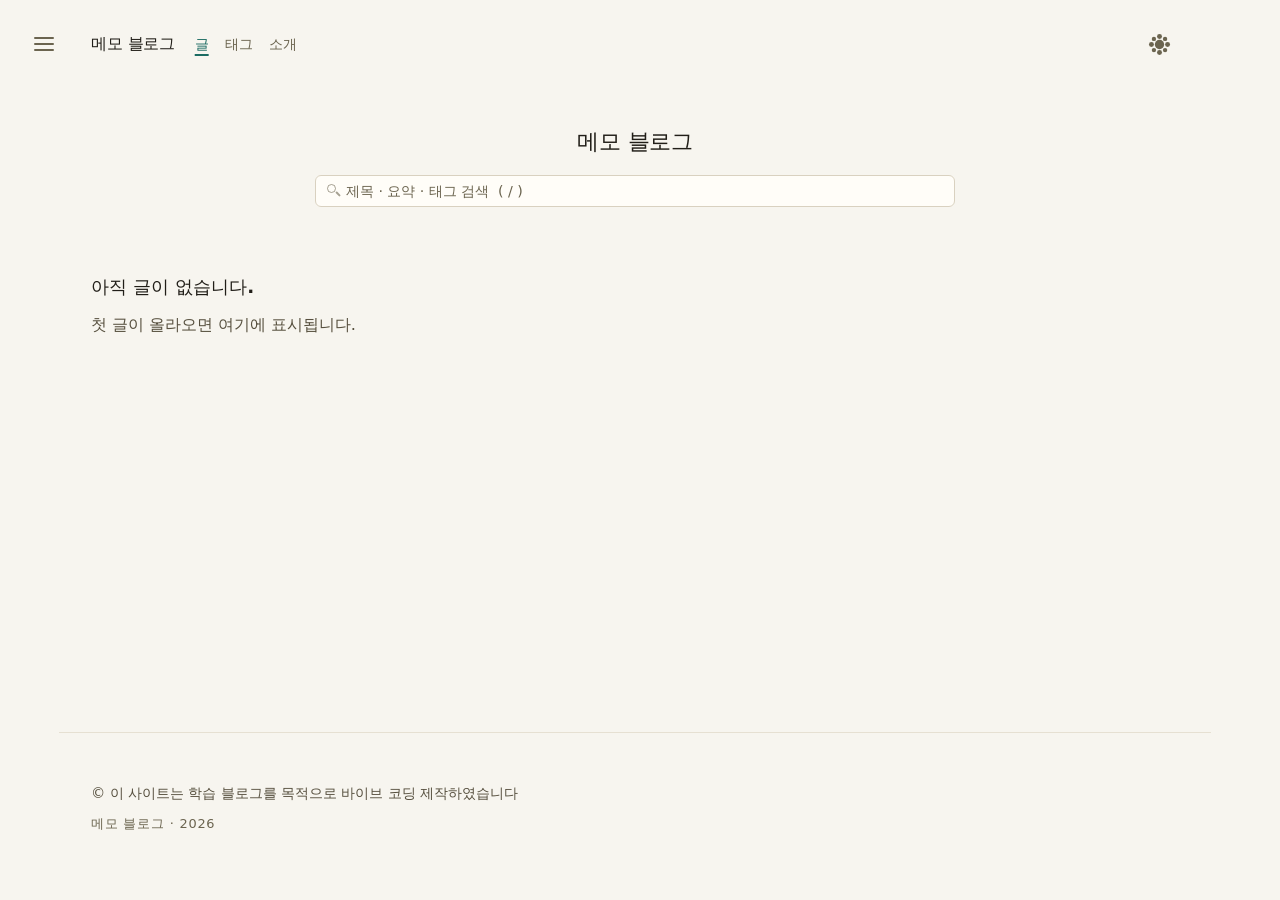
==== commit 82f1e913: "v3.6: 전구 인트로 — 첫 접속 시 전등이 2초 뒤 켜지고 본문이 떠오른다 - 계약서 v3.6 §3-5 인트로 신설, 토큰 4개(--z-intro, --delay-intro, " ====
--- a/index.html
+++ b/index.html
@@ -39,6 +39,9 @@
 </head>
 
 <body>
+<!-- 인트로 전등 — index.html 전용, 세션당 1회(계약서 §3-5). <body> 첫 자식이어야 첫 페인트부터 본문을 덮는다.
+     그림·시간표는 전부 CSS(components.css §16 / layout.css §10), 종료(hidden + sessionStorage)는 ui.js initIntro(). -->
+<div class="intro" id="intro" aria-hidden="true"><div class="intro-bulb"></div></div>
 <a class="sr-only" href="#main">본문 바로가기</a>
 
 <!-- 헤더는 static이다. sticky도, 밑선도, 로고 마크도 없다(계약서 §3).
--- a/css/tokens.css
+++ b/css/tokens.css
@@ -195,6 +195,19 @@
   --dur-theme: 1200ms;
   --ease-fade: cubic-bezier(.65, 0, .35, 1);
 
+  /* 인트로 전등 (v3.6, 계약서 §3-5) — index.html 첫 방문 한 번. layout.css §10 · components.css §16만 쓴다.
+     사용자 요청 "전등 그림이 먼저 나오면서 2초 뒤 켜지고, 그 다음 자연스럽게 블로그가 렌더링".
+     · 2000ms: 사용자가 말한 숫자 그대로. 꺼진 전구를 "보는" 시간이라 이보다 짧으면 왜 있었는지 모른다.
+     · 400ms 켜짐: 백열등이 정격 밝기에 이르는 시간(수백 ms)을 흉내낸다. 160ms면 스위치 "딸깍",
+       600ms면 조광기다. --ease-fade(대칭)로 밝기가 한 번에 오른다.
+     · 600ms 퇴장: 오버레이가 걷히며 본문이 같은 시간에 8px 올라온다. --dur-slow(420)보다 긴 이유 —
+       화면 전체가 바뀌는 유일한 모션이라 부품 하나(모달)보다 한 단계 느려야 "밀려난다"가 아니라
+       "드러난다"로 읽힌다. 800ms부터는 대기로 느껴진다.
+     켜짐 → 퇴장 사이의 한 박자(--dur-fast)는 layout.css가 --intro-out-at으로 합산한다. */
+  --delay-intro:   2000ms;
+  --dur-intro-on:  400ms;
+  --dur-intro-out: 600ms;
+
   /* ── 레이아웃 ──────────────────────────────────────────────────────────
      읽기 칼럼은 여전히 --w-prose 하나다(post.html의 본문·헤더·푸터).
      45rem = 720px ≈ 데스크톱 본문 19px 기준 72자.
@@ -214,13 +227,16 @@
   --w-side:  260px;
 
   /* ── z-index ───────────────────────────────────────────────────────────
-     아래에서 위로: 스크림(40) < 사이드바(50) < 모달(60) < 토스트(80).
+     아래에서 위로: 스크림(40) < 사이드바(50) < 모달(60) < 토스트(80) < 인트로(90).
      사이드바가 모달보다 아래인 이유 — 에디터의 확인 모달이 열린 채로 사이드바가
-     그 위를 덮으면 "확인" 버튼을 못 누른다. */
+     그 위를 덮으면 "확인" 버튼을 못 누른다.
+     인트로(v3.6)가 맨 위인 이유 — 3초 동안 페이지 전체를 가리는 막이라 그 아래에 있는 것은
+     전부(도킹된 사이드바·로드 실패 토스트까지) 막 뒤에서 기다려야 한다. 끝나면 visibility로 빠진다. */
   --z-scrim: 40;
   --z-side:  50;
   --z-modal: 60;
   --z-toast: 80;
+  --z-intro: 90;
 }
 
 /* ============================================================================
--- a/css/layout.css
+++ b/css/layout.css
@@ -1,7 +1,7 @@
 /* ============================================================================
    layout.css — 화면 골격
    .site-header / .site-main / .site-footer / .page-head / .index-row /
-   .post-list·.entry / .post / .editor
+   .post-list·.entry / .post / .editor / .intro(막·시간표, v3.6 §10)
    재사용 부품(버튼·태그·인덱스 항목 등)의 생김새는 components.css가 담당한다.
    의존: tokens.css, base.css
 
@@ -679,3 +679,73 @@
     transition: opacity var(--dur-fast) var(--ease-fade), visibility 0s linear var(--dur-fast);
   }
 }
+
+/* ============================================================================
+   10. 인트로 오버레이 — 전등이 켜지면 블로그가 드러난다 (index.html, 계약서 §3-5, v3.6)
+   사용자 요청 "이 사이트 접속할 때 전등 그림이 먼저 나오면서 전등이 2초 뒤 켜지고 그 다음으로
+   자연스럽게 메모 블로그가 렌더링 되게". 마크업은 <body>의 첫 자식 한 덩이 —
+     <div class="intro" id="intro" aria-hidden="true"><div class="intro-bulb"></div></div>
+   전구 그림은 components.css §16이 그린다. 여기는 막(오버레이)과 시간표, 본문의 진입뿐이다.
+
+   시간표 (JS 0줄 — 전부 CSS animation-delay. ui.js는 끝났다는 사실만 받아 적는다)
+     0        막이 --c-bg로 화면을 덮고 꺼진 전구가 정중앙에 선다(첫 페인트부터 — 막이 body의 첫 자식이라
+              CSS가 먼저 로드된 상태에서 본문보다 먼저 파싱·그려진다)
+     2000     전구가 켜진다 (--delay-intro, 400ms — 그림은 §16의 ::after 크로스페이드)
+     2560     막이 걷히기 시작 (--intro-out-at = 2000 + 400 + 160). 160ms(--dur-fast)는 켜진 전구를
+              "확인하는" 한 박자 — 0이면 켜지자마자 사라져 켜진 것을 못 보고, --dur(260)부터는 멈춘 것 같다
+     2560~3160 막 opacity 1→0 (--dur-intro-out) + 헤더·메인·푸터 opacity 0→1·8px 위로 (같은 600ms).
+              막과 본문의 바탕이 같은 --c-bg라 눈에는 "내용만" 떠오르는 크로스페이드가 된다
+     3160     막은 visibility:hidden + pointer-events:none으로 남는다(fill-mode forwards). ui.js가
+              animationend(e.target === #intro)에서 hidden을 붙이고 sessionStorage에 적는다
+
+   다시 보지 않는 조건 — 같은 세션에서 두 번째부터. theme-init.js가 첫 페인트 전에
+   html[data-intro="done"]을 붙이면 막은 display:none, 본문 진입 애니메이션도 걸리지 않는다.
+   prefers-reduced-motion이면 인트로를 통째로 끈다(2초 대기 자체가 "모션"이다).
+
+   본문 진입이 §8-2("opacity 0으로 시작하는 정적 요소 금지")에 걸리지 않는 이유 — 0에서 1로 가는 것이
+   JS가 아니라 CSS animation이다. JS가 통째로 실패해도 3.16초 뒤 막은 걷히고 본문은 1이 된다.
+   :has()를 모르는 브라우저는 본문 진입만 빠지고 막의 크로스페이드는 그대로다(퇴행 아님).
+   .side는 진입 대상에서 뺐다 — 슬라이드가 같은 translate를 쓰고, 막이 걷히는 것만으로 이미 드러난다.
+   ========================================================================= */
+
+/* 막이 걷히는 시각. 두 animation(막 퇴장·본문 진입)이 같은 값을 읽어야 해서 body에 한 번만 합산한다
+   (--col-w와 같은 "파생 변수" — 값의 출처는 tokens.css의 셋이다). */
+body { --intro-out-at: calc(var(--delay-intro) + var(--dur-intro-on) + var(--dur-fast)); }
+
+.intro {
+  position: fixed;
+  inset: 0;
+  z-index: var(--z-intro);
+  display: grid;
+  place-items: center;
+  background: var(--c-bg);
+  /* 막 자신에게 건다 — ui.js가 animationend의 e.target으로 이 요소를 판별한다(전구의 animationend는 버블링돼 올라오지만 target이 다르다). */
+  animation: intro-out var(--dur-intro-out) var(--ease-fade) var(--intro-out-at) forwards;
+}
+
+@keyframes intro-out {
+  from { opacity: 1; }
+  to   { opacity: 0; visibility: hidden; pointer-events: none; }
+}
+
+/* 본문 진입 — 막이 걷히는 것과 같은 시각·같은 시간에 8px 올라온다.
+   8px: 콘텐츠 도착(§11-4)의 3px은 "놓였다"이고, 여기는 화면 전체가 한 번 오는 자리라 두 배 이상이어야
+   막의 페이드와 구분된다. 12px부터는 페이지가 "밀려 들어온다". */
+html:not([data-intro="done"]) body:has(> .intro) > :is(.site-header, .site-main, .site-footer) {
+  animation: intro-arrive var(--dur-intro-out) var(--ease) var(--intro-out-at) both;
+}
+
+@keyframes intro-arrive {
+  from { opacity: 0; translate: 0 8px; }
+  to   { opacity: 1; translate: 0 0; }
+}
+
+/* 같은 세션의 두 번째 방문부터 — 막도, 본문 진입도 없다. */
+html[data-intro="done"] .intro { display: none; }
+
+/* 모션 감소 — 인트로는 통째로 없다. base.css의 `*` 1ms 규칙만으로는 막이 1ms 동안 그려졌다 사라지며
+   한 프레임 깜빡이므로 display로 끊는다(컴포넌트별 보정은 그 컴포넌트의 파일에 — 계약서 §11). */
+@media (prefers-reduced-motion: reduce) {
+  .intro { display: none; }
+  body:has(> .intro) > :is(.site-header, .site-main, .site-footer) { animation: none; }
+}
--- a/css/components.css
+++ b/css/components.css
@@ -515,14 +515,16 @@
 
 /* ── 테마 토글 아이콘 ───────────────────────────────────────────────────────
    ui.js가 버튼 내용을 비워 두므로 아이콘은 여기서 그린다(SVG 파일 요청 0회).
-   라이트 = 광선 8개 달린 해, 다크 = 마스크로 베어 낸 초승달. 둘 다 currentColor. */
+   라이트 = 광선 8개 달린 해, 다크 = 마스크로 베어 낸 초승달. 둘 다 currentColor.
+   v3.6: 해↔달의 scale·box-shadow transition을 뗐다 — 사용자 요청 "다크·라이트 바꾸는데 이상한 전등
+   깜빡이는 애니 넣지 말고". 1.2초 크로스페이드 한가운데서 아이콘만 160ms에 오그라들었다 펴지는 것이
+   "깜빡"으로 읽혔다. 아이콘은 즉시 바뀌고 색만 토큰 보간을 따라간다. */
 #themeToggle::before {
   content: "";
   inline-size: 15px;
   block-size: 15px;
   border-radius: var(--r-full);
   background: currentColor;
-  transition: box-shadow var(--dur-fast) var(--ease), scale var(--dur-fast) var(--ease);
 }
 
 :root:not([data-theme="dark"]) #themeToggle::before {
@@ -1139,6 +1141,47 @@
 .editor-status.is-dirty { color: var(--c-warn); }
 .editor-status.is-dirty::before { background: var(--c-warn); }
 
+/* ── 로컬 서버 표시 + 저장 버튼 (계약서 §6, v3.5) ──────────────────────────
+   docs/api.md — Docker로 띄운 로컬 서버가 있으면 에디터가 파일을 직접 쓴다(PUT /api/posts/{id}).
+   editor.js가 /api/health로 감지해 #btnSave와 #editorServer의 hidden을 떼는 것이 상태의 전부다.
+   · #editorServer: .editor-actions의 마지막 항목, auto 마진으로 줄 오른쪽 끝. 저장 버튼이 "왜 생겼는지"를
+     같은 줄에서 말한다. 생김새는 .editor-status와 같은 어휘(작은 글자 + 점) — 점은 초록(--c-ok, "연결됨").
+     상태줄(.editor-status)에 문구를 섞지 않는 이유: setStatus()가 textContent를 통째로 갈아 끼우므로
+     자식을 두면 지워진다. 별도 요소가 가장 싸다.
+   · 저장이 보이면(#btnSave:not([hidden])) 뒤따르는 #btnExport는 보조 버튼으로 내려간다 — 주 동작은 하나여야
+     한다. DOM 순서가 저장 → 내보내기라 형제 결합자만으로 되고 :has()가 필요 없다. */
+.editor-server {
+  display: inline-flex;
+  align-items: center;
+  gap: var(--sp-2);
+  margin-inline-start: auto;
+  min-block-size: var(--h-control);   /* 버튼 줄과 세로 중심을 맞춘다(누르는 것은 아니다) */
+  font-size: var(--fs-xs);
+  font-weight: 600;
+  color: var(--c-text-mute);
+  white-space: nowrap;
+}
+
+.editor-server::before {
+  content: "";
+  flex: none;
+  inline-size: 7px;
+  block-size: 7px;
+  border-radius: var(--r-full);
+  background: var(--c-ok);
+}
+
+#btnSave:not([hidden]) ~ #btnExport {
+  border-color: var(--c-border);
+  background: var(--c-surface);
+  color: var(--c-text);
+}
+
+#btnSave:not([hidden]) ~ #btnExport:hover {
+  border-color: var(--c-accent);
+  color: var(--c-accent);
+}
+
 /* 수정 모드 안내 배지(editor.js #editorMode). */
 .editor-mode {
   display: inline-flex;
@@ -1573,3 +1616,104 @@
 
 /* 트리 안의 포커스 링은 안쪽으로 — 바깥 3px 링은 overflow: auto인 .side-tree에 잘린다. */
 .side-tree :focus-visible { outline-offset: -2px; }
+
+/* ============================================================================
+   16. 인트로 전구 (계약서 §3-5, v3.6) — 그라디언트로 직접 그린 그림. 막과 시간표는 layout.css §10.
+   사용자 요청 "전등 그림이 먼저 나오면서(디자인 담당이 직접 그림) 2초 뒤 켜지고".
+   SVG 파일도, data-URI도 쓰지 않는다 — 색이 박힌 SVG는 tokens.css 밖의 리터럴 색(규칙 5)이고,
+   mask로 색을 빼도 두 테마의 선·면·글로우를 따로 줄 수 없다. 그라디언트는 전부 토큰을 읽는다.
+
+   구조 — 그림 한 장을 같은 좌표로 두 번 그린다.
+     ::before = 꺼진 전구(선 + 오목한 면). 항상 보인다.
+     ::after  = 켜진 전구(황토 면 + 글로우). opacity 0에서 --delay-intro 뒤 400ms에 1로 — 두 그림의
+                기하가 같아 눈에는 "면이 물드는" 크로스페이드다. 그라디언트 색을 보간하지 않는 이유 —
+                background-image는 transition·animation으로 보간되지 않는다(색이 50%에서 튄다).
+     꼭지(나사산)는 ::before만 그린다. ::after의 꼭지 색은 transparent라 아래 것이 그대로 보이고,
+     drop-shadow가 꼭지까지 두르지 않아 빛은 유리에서만 난다.
+
+   좌표 — 96×140 상자, (0,0)이 왼쪽 위. 전부 이 부품 안에서만 뜻이 있는 도형 치수라 토큰이 아니다(§11-2).
+     유리   중심 (48,48) 반지름 42 → y 6~90.  선 2px, 바깥 0.75px·안 0.5px 소프트 스톱 = 안티앨리어싱
+     목     x 30~66 · y 86~106. 유리 위에 얹혀 원의 아랫호를 덮는다(호가 x=30에서 y=85.9라 위 2px만 겹친다)
+     꼭지   x 28~68 · y 106~130. 윗선·아랫선 + 나사산 2줄(y 113·120, 양쪽 4px 들여) = 가로선 넷
+     접점   반타원 9×7, 중심 (48,130) — 윗반은 꼭지 몸통이 덮는다(레이어 순서)
+     필라멘트  윗호(∩) 반지름 10.5(선 2) 중심 (48,46) + 지지선 x 37.5·58.5에서 목까지(y 46~86)
+   색
+     꺼짐  선 = 경계선과 뮤트 글자의 중간(color-mix). --c-border만으로는 라이트 바탕에서 1.4:1이라
+           2초 동안 "거의 안 보이는 도형"이 되고, --c-text-mute면 아이콘처럼 검다. 면 = --c-surface-2.
+     켜짐  선 = --c-meta(황토 — 이 자리에서만 "빛"이다. 시간·수량 역할이 아니라 예외를 §1-2에 적었다).
+           면 = 라이트에선 --c-meta를 --c-surface 쪽으로 35% 밝힌 값(::after 주석), 다크에선 --c-meta 그대로.
+           필라멘트 = --c-bg(라이트에선 밝은 선, 다크에선 실루엣). 글로우 = drop-shadow 두 겹,
+           원칙 3의 예외를 이 한 곳에 더한다 — 빛이 없는 "켜짐"은 색이 바뀐 원판일 뿐이다.
+   ========================================================================= */
+.intro-bulb {
+  position: relative;
+  inline-size: 96px;
+  block-size: 140px;
+  /* 꺼진 그림의 색. ::after가 자기 것으로 덮어쓴다. 파생 변수(값의 출처는 tokens.css) — 계약서 §2 */
+  --bulb-line: color-mix(in oklab, var(--c-border) 50%, var(--c-text-mute));
+  --bulb-fill: var(--c-surface-2);
+  --bulb-wire: var(--bulb-line);
+  --bulb-cap-line: var(--bulb-line);
+  --bulb-cap-fill: var(--c-surface-2);
+}
+
+.intro-bulb::before,
+.intro-bulb::after {
+  content: "";
+  position: absolute;
+  inset: 0;
+  background:
+    /* 필라멘트 — 윗호(∩). 반지름 10.5의 고리를 24×12 상자에 그려 윗반만 남긴다.
+       온전한 고리(v3.6 초안)는 지지선과 만나 "핀 머리"로 읽혔다. */
+    radial-gradient(circle at 12px 12px,
+      transparent 0 9px, var(--bulb-wire) 9.5px 11.5px, transparent 12px)
+      36px 34px / 24px 12px,
+    /* 필라멘트 — 지지선 둘(호의 양 끝에서 목까지) */
+    linear-gradient(var(--bulb-wire), var(--bulb-wire)) 36.5px 46px / 2px 40px,
+    linear-gradient(var(--bulb-wire), var(--bulb-wire)) 57.5px 46px / 2px 40px,
+    /* 목 — 양옆 선 + 면 */
+    linear-gradient(90deg,
+      var(--bulb-line) 0 2px, var(--bulb-fill) 2px calc(100% - 2px), var(--bulb-line) calc(100% - 2px))
+      30px 86px / 36px 20px,
+    /* 꼭지 — 윗선 · 나사산 둘 · 아랫선 */
+    linear-gradient(var(--bulb-cap-line), var(--bulb-cap-line)) 28px 106px / 40px 2px,
+    linear-gradient(var(--bulb-cap-line), var(--bulb-cap-line)) 32px 113px / 32px 2px,
+    linear-gradient(var(--bulb-cap-line), var(--bulb-cap-line)) 32px 120px / 32px 2px,
+    linear-gradient(var(--bulb-cap-line), var(--bulb-cap-line)) 28px 128px / 40px 2px,
+    /* 꼭지 — 몸통(양옆 선 + 면) */
+    linear-gradient(90deg,
+      var(--bulb-cap-line) 0 2px, var(--bulb-cap-fill) 2px calc(100% - 2px), var(--bulb-cap-line) calc(100% - 2px))
+      28px 106px / 40px 24px,
+    /* 유리 */
+    radial-gradient(circle at 48px 48px,
+      var(--bulb-fill) 0 40px, var(--bulb-line) 40.5px 42px, transparent 42.75px),
+    /* 접점 — 반타원(윗반은 꼭지 몸통 아래) */
+    radial-gradient(9px 7px at 48px 130px,
+      var(--bulb-cap-fill) 0 6.5px, var(--bulb-cap-line) 7px 9px, transparent 9.5px);
+  background-repeat: no-repeat;
+}
+
+.intro-bulb::after {
+  --bulb-line: var(--c-meta);
+  /* 라이트의 황토(#8f5a0d)는 글자 대비용으로 어둡게 잡힌 값이라 면으로 채우면 "갈색 원판"이다.
+     면만 --c-surface 쪽으로 35% 밝혀 유리가 테두리(--c-meta)보다 밝은 "빛나는 면"이 되게 한다.
+     다크는 아래에서 --c-meta 그대로 — 거기선 이미 가장 밝은 따뜻한 색이고, 섞으면 어두워진다. */
+  --bulb-fill: color-mix(in oklab, var(--c-meta) 65%, var(--c-surface));
+  --bulb-wire: var(--c-bg);
+  --bulb-cap-line: transparent;
+  --bulb-cap-fill: transparent;
+  opacity: 0;
+  /* 유리의 빛. 안쪽 16px은 유리 가장자리의 번짐, 바깥 48px은 바탕에 퍼지는 온기 — 두 겹이어야
+     "밝다"가 아니라 "빛난다". 알파는 color-mix로 토큰에서 만든다. */
+  filter:
+    drop-shadow(0 0 16px color-mix(in oklab, var(--c-meta) 55%, transparent))
+    drop-shadow(0 0 48px color-mix(in oklab, var(--c-meta) 30%, transparent));
+  animation: intro-bulb-on var(--dur-intro-on) var(--ease-fade) var(--delay-intro) both;
+}
+
+:root[data-theme="dark"] .intro-bulb::after { --bulb-fill: var(--c-meta); }
+
+@keyframes intro-bulb-on {
+  from { opacity: 0; }
+  to   { opacity: 1; }
+}
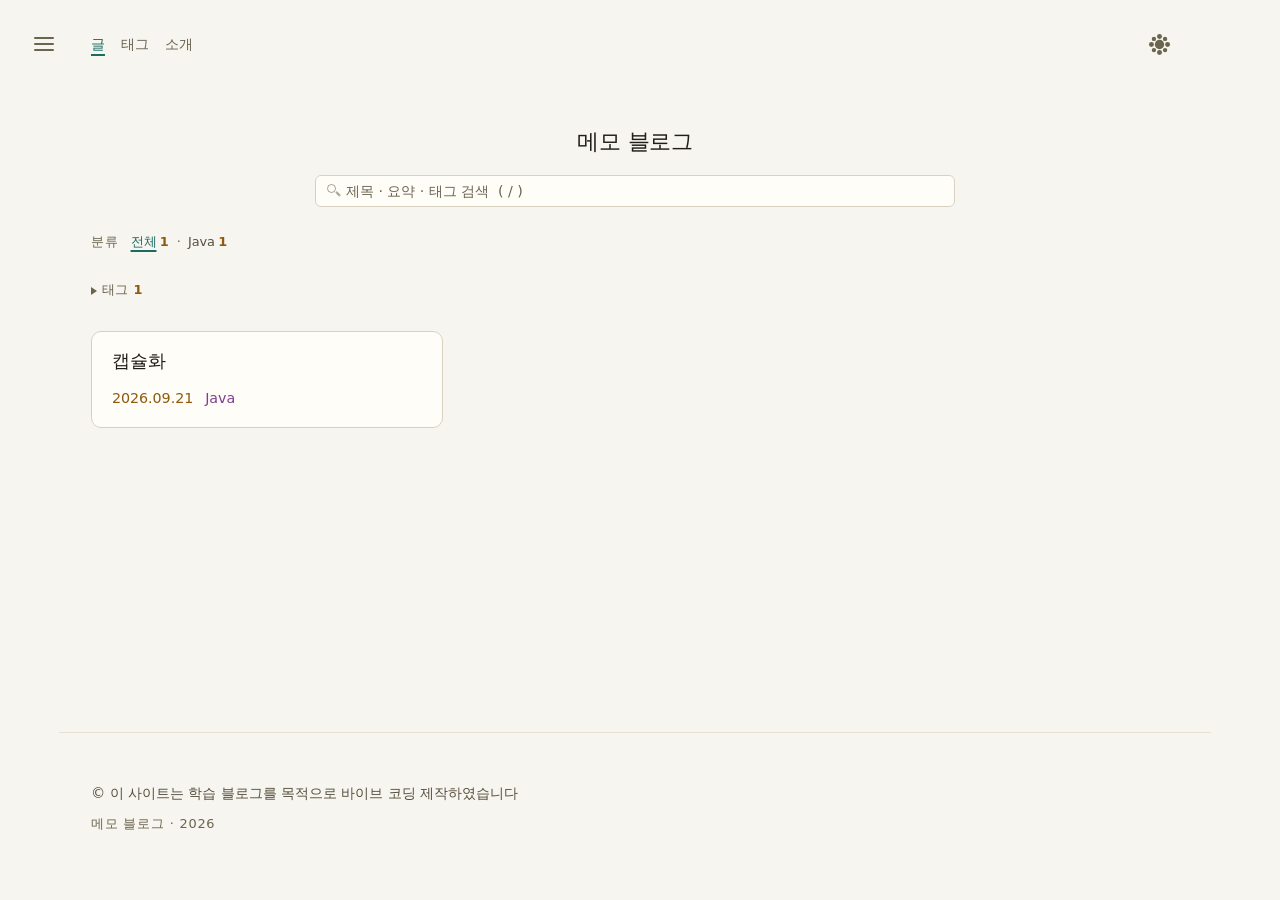
==== commit d6491818: "자바 카테고리 및 캡슐화 정리" ====
--- a/index.html
+++ b/index.html
@@ -58,14 +58,14 @@
     <a class="nav-link" href="index.html" aria-current="page">글</a>
     <a class="nav-link" href="index.html#tags">태그</a>
     <a class="nav-link" href="about.html">소개</a>
-    <a class="nav-link" href="write.html" data-admin-only>쓰기</a>
+    <a class="nav-link" href="write.html" data-admin-only hidden>쓰기</a>
   </nav>
   <button class="icon-btn" id="themeToggle" type="button" aria-label="테마 전환" aria-pressed="false"></button>
 </header>
 
 <!-- 사이드바 — 분류별 글 목록. 세 페이지 마크업이 바이트 단위로 같다(사양 B).
-     <header> 뒤·<main> 앞에 두는 이유: Tab 순서가 햄버거 → 사이드바 → 본문이 되어야
-     열자마자 다음 Tab이 사이드바 안으로 들어간다. #sideTree는 ui.js renderSide()가 채운다.
+     문서 순서는 헤더 → 사이드바 → 본문. 열릴 때 포커스는 ui.js focusIntoSide()가 옮긴다(계약서 §3-2).
+     #sideTree는 ui.js renderSide()가 채운다.
      열림·고정 상태는 <body> 클래스(side-open / side-pinned)로, ui.js가 붙인다. -->
 <aside class="side" id="side" aria-label="분류별 글 목록">
   <div class="side-head">
@@ -126,6 +126,7 @@
     </div>
   </noscript>
 
+  <!-- 첫 렌더 300ms 뒤 app.js가 data-ready=""를 붙인다. 그 뒤 필터로 다시 그려지는 카드는 arrive 없음(계약서 §4-4·§11-4). -->
   <div class="post-list" id="postList" aria-live="polite"></div>
 
   <!-- hidden으로 시작한다. app.js start()가 fetch 직전에 켜고, 로드가 끝나면 다시 끈다. -->
--- a/css/tokens.css
+++ b/css/tokens.css
@@ -22,7 +22,6 @@
      순백을 쓰지 않는 이유는 그대로다 — 장시간 독서에서 눈부심이 덜하고,
      이 블로그에 남은 유일한 "질감"이 이 따뜻한 종이색이다. */
   --c-bg:          #f7f5ef;   /* 페이지 바탕 = 읽기 면 */
-  --c-bg-2:        #efece3;   /* 바탕보다 한 단계 낮은 면(거의 안 쓴다) */
   --c-surface:     #fffdf8;   /* 인풋·모달·토스트처럼 "위에 얹힌" 면 */
   --c-surface-2:   #efeade;   /* 오목한 면(코드 머리띠, 표 헤더, 지우기 버튼) */
   --c-border:      #d9d1c0;   /* 실선 경계 */
@@ -68,29 +67,38 @@
   --c-shadow-rgb: 38 30 18;   /* --sh-pop의 색(따뜻한 회갈) */
   --c-selection:  #cfe7e1;
 
-  /* ── 코드 하이라이팅 ────────────────────────────────────────────────────
-     highlight.js 기본 테마를 쓰지 않고 여기서 직접 정의한다.
-     이 17종은 "장식"이 아니라 코드를 읽는 기능이므로 v3.0에서도 그대로 남는다. */
-  --code-bg:     #f2eee4;
-  --code-border: #e0d8c6;
-  --code-text:   #2c2820;
-  --hl-comment:  #696356;     /* 코드 배경 대비 약 4.9:1 — 주석도 읽혀야 한다 */
-  --hl-keyword:  #9a3a68;
-  --hl-string:   #2e7345;
-  --hl-number:   #a85a24;
-  --hl-literal:  #a85a24;
-  --hl-function: #21568f;
-  --hl-title:    #21568f;
-  --hl-attr:     #7d5d12;
-  --hl-builtin:  #0f6a7d;
-  --hl-type:     #0f6a7d;
-  --hl-variable: #9a4526;
-  --hl-tag:      #9a3a68;
-  --hl-name:     #9a3a68;
-  --hl-selector: #21568f;
-  --hl-meta:     #696356;
-  --hl-addition: #2e7345;
-  --hl-deletion: #a63b28;
+  /* ── 코드 하이라이팅 = IntelliJ IDEA (v3.7, 계약서 §5-7-1) ─────────────────
+     사용자 요청 "코드를 정리할 때는 실제 IDE처럼 색깔 바뀌게(인텔리제이 - 자바 기준)".
+     라이트 = IntelliJ Light, 다크 = Darcula. 값은 JetBrains 소스에서 읽었다 —
+       intellij-community/platform/platform-resources/src/themes/Light.xml (IntelliJ Light)
+       intellij-community/platform/platform-resources/src/DefaultColorSchemesManager.xml (Darcula 절)
+     highlight.js 기본 테마는 여전히 싣지 않는다 — 색은 여기서만 나온다.
+     코드 블록의 면은 종이색이 아니라 IDE의 편집기 배경(흰색 / #2B2B2B)이다 — 페이지 위에 "에디터 창"이
+     열려 있는 것이 사용자 의도다. 그래서 --code-bg는 --c-bg·--c-surface와 다른 계열이고, 경계선이 그 창의 테두리다.
+
+     AA 보정 — IDE 값이 4.5:1에 못 미치면 같은 색상(hue)에서 밝기만 옮겨 4.5:1을 넘긴 값을 쓴다("AA 보정").
+     IDE는 자기 글꼴·안티앨리어싱을 전제로 값을 잡지만, 웹에서는 접근성 기준이 우선이다(CLAUDE.md·§1-2 원칙 6).
+     보정한 값은 아래 주석과 계약서 §5-7-1 표에 원본과 함께 적었다. */
+  --code-bg:     #ffffff;     /* IntelliJ Light TEXT background */
+  --code-border: #d3ccbb;     /* IDE엔 없는 값 — 흰 창을 종이 위에서 떼는 테두리(--c-border 계열, 흰색 대비 1.6:1) */
+  --code-text:   #080808;     /* TEXT foreground. 흰색 대비 20:1 */
+  --hl-comment:  #767676;     /* AA 보정: 원본 #8C8C8C(3.4:1) → 4.5:1이 되는 같은 회색의 가장 가까운 값 */
+  --hl-keyword:  #0033b3;     /* DEFAULT_KEYWORD. 9.9:1 */
+  --hl-string:   #067d17;     /* DEFAULT_STRING. 5.3:1 */
+  --hl-number:   #1750eb;     /* DEFAULT_NUMBER. 6.2:1 */
+  --hl-literal:  #0033b3;     /* true/false/null — IntelliJ에서는 키워드다 */
+  --hl-function: #00627a;     /* DEFAULT_FUNCTION_DECLARATION. 6.9:1 */
+  --hl-title:    #00627a;     /* hljs-title(함수·절 제목). 클래스명(.class_)은 prose.css가 본문색으로 되돌린다 */
+  --hl-attr:     #174ad4;     /* DEFAULT_ATTRIBUTE(HTML/XML 속성 이름). 7.1:1 */
+  --hl-builtin:  #080808;     /* System·Math 같은 내장 식별자 — IntelliJ는 식별자를 색칠하지 않는다 */
+  --hl-type:     #0033b3;     /* int·boolean 같은 원시형 — IntelliJ에서는 키워드색 */
+  --hl-variable: #080808;     /* 지역 변수·매개변수 = 본문색(정적 필드 #871094는 hljs가 구분하지 못해 쓰지 않는다) */
+  --hl-tag:      #0033b3;     /* XML_TAG_NAME — Light.xml에 값이 없어 키워드로 폴백(근사) */
+  --hl-name:     #0033b3;     /* hljs-name(HTML 태그 이름) = 태그와 같다 */
+  --hl-selector: #0033b3;     /* CSS 선택자 — IntelliJ Light에 개별값 없음, 키워드 계열(근사) */
+  --hl-meta:     #857209;     /* 어노테이션(DEFAULT_METADATA). AA 보정: 원본 #9E880D(3.5:1) → 4.8:1 */
+  --hl-addition: #067d17;     /* diff + = 문자열 초록과 같은 값 */
+  --hl-deletion: #a63b28;     /* diff − = --c-danger와 같은 값(IDE에 대응값 없음) */
 
   /* ── 타이포 ────────────────────────────────────────────────────────────
      외부 웹폰트 금지(승인 대상). 한글 폴백을 명시적으로 넣는다.
@@ -195,18 +203,26 @@
   --dur-theme: 1200ms;
   --ease-fade: cubic-bezier(.65, 0, .35, 1);
 
-  /* 인트로 전등 (v3.6, 계약서 §3-5) — index.html 첫 방문 한 번. layout.css §10 · components.css §16만 쓴다.
-     사용자 요청 "전등 그림이 먼저 나오면서 2초 뒤 켜지고, 그 다음 자연스럽게 블로그가 렌더링".
-     · 2000ms: 사용자가 말한 숫자 그대로. 꺼진 전구를 "보는" 시간이라 이보다 짧으면 왜 있었는지 모른다.
-     · 400ms 켜짐: 백열등이 정격 밝기에 이르는 시간(수백 ms)을 흉내낸다. 160ms면 스위치 "딸깍",
-       600ms면 조광기다. --ease-fade(대칭)로 밝기가 한 번에 오른다.
-     · 600ms 퇴장: 오버레이가 걷히며 본문이 같은 시간에 8px 올라온다. --dur-slow(420)보다 긴 이유 —
-       화면 전체가 바뀌는 유일한 모션이라 부품 하나(모달)보다 한 단계 느려야 "밀려난다"가 아니라
-       "드러난다"로 읽힌다. 800ms부터는 대기로 느껴진다.
-     켜짐 → 퇴장 사이의 한 박자(--dur-fast)는 layout.css가 --intro-out-at으로 합산한다. */
-  --delay-intro:   2000ms;
-  --dur-intro-on:  400ms;
-  --dur-intro-out: 600ms;
+  /* 인트로 전등 v2 (v3.7, 계약서 §3-5) — index.html 첫 방문 한 번. layout.css §10 · components.css §16만 쓴다.
+     사용자 판정(v3.6) "전등이 너무 밋밋하다. 켜지는 속도 더 빨리. 아래에서 울렁거리며 올라와 가운데 딱 와서
+     띵 켜진 다음 0.3초 기다리고 위로 울렁거리며 올라가자. 그리고 자연스럽게 메모 블로그로."
+     시간표(합계 ≈2.05초 — v3.6의 3.16초에서 1초 넘게 짧아졌다):
+       0 ~ 700      전구가 화면 아래에서 가운데로 올라온다(--dur-intro-in). 마지막 30%는 가운데를 살짝 지나쳤다
+                    되돌아오는 튕김 — 700ms는 "던져 올린 것이 멈추는" 길이. 500이면 튕김이 안 보이고 900부터는 느리다
+       850          띵 — 켜진다(--delay-intro = 700 + 150). 150ms는 멈춘 전구를 "확인"하는 한 박자(--dur-fast 값과 같다)
+       850 ~ 1000   켜짐 150ms(--dur-intro-on). v3.6의 400은 백열등 흉내였는데 사용자에게는 "느리다"였다.
+                    150 = 스위치 "딸깍"보다 한 박자 긴 값 — 글로우가 퍼지는 것이 눈에 잡히는 최소
+       1000 ~ 1150  정지(--hold-intro 300은 켜지는 순간부터 센다: 850 + 300 = 1150). 사용자 숫자 그대로
+       1150 ~ 1750  위로 퇴장(--dur-intro-exit). 가속 — 던져 올린 것이 아니라 "떠나는" 움직임
+       1450 ~ 2050  막이 걷힌다(--dur-intro-out). 전구 퇴장의 절반 지점에서 시작해 두 모션이 겹친다 —
+                    전구가 다 나간 뒤 막이 걷히면 그 사이 300ms가 "빈 화면"이다
+     길이는 전부 여기, 합산(--intro-exit-at · --intro-out-at)은 layout.css §10이 한다. */
+  --dur-intro-in:   700ms;
+  --delay-intro:    850ms;
+  --dur-intro-on:   150ms;
+  --hold-intro:     300ms;
+  --dur-intro-exit: 600ms;
+  --dur-intro-out:  600ms;
 
   /* ── 레이아웃 ──────────────────────────────────────────────────────────
      읽기 칼럼은 여전히 --w-prose 하나다(post.html의 본문·헤더·푸터).
@@ -249,7 +265,6 @@
   color-scheme: dark;
 
   --c-bg:          #17160f;
-  --c-bg-2:        #100f0b;
   --c-surface:     #211f18;
   --c-surface-2:   #2a271f;
   --c-border:      #3d392d;
@@ -276,26 +291,27 @@
   --c-shadow-rgb: 0 0 0;      /* 어두운 배경에선 순수 검정 그림자가 가장 자연스럽다 */
   --c-selection:  #1f4a44;
 
-  --code-bg:     #1b1914;
-  --code-border: #343026;
-  --code-text:   #ddd7c8;
-  --hl-comment:  #8b8477;     /* 코드 배경 대비 약 4.9:1 */
-  --hl-keyword:  #e59cc2;
-  --hl-string:   #92d69e;
-  --hl-number:   #ecaa6c;
-  --hl-literal:  #ecaa6c;
-  --hl-function: #7cb9f0;
-  --hl-title:    #7cb9f0;
-  --hl-attr:     #e7c97c;
-  --hl-builtin:  #71d4d1;
-  --hl-type:     #71d4d1;
-  --hl-variable: #f0a385;
-  --hl-tag:      #e59cc2;
-  --hl-name:     #e59cc2;
-  --hl-selector: #7cb9f0;
-  --hl-meta:     #8b8477;
-  --hl-addition: #92d69e;
-  --hl-deletion: #e4735c;
+  /* 코드 = Darcula (v3.7). 값의 출처·AA 보정 규칙은 라이트 블록 주석. 대비는 전부 #2B2B2B 기준. */
+  --code-bg:     #2b2b2b;     /* Darcula TEXT background */
+  --code-border: #3c3f41;     /* Darcula 패널 회색 — 편집기 창의 테두리(IDE의 도구창 경계와 같은 값) */
+  --code-text:   #a9b7c6;     /* TEXT foreground. 6.9:1 */
+  --hl-comment:  #929292;     /* AA 보정: 원본 #808080(3.6:1) → 4.6:1 */
+  --hl-keyword:  #d47e36;     /* AA 보정: 원본 #CC7832(4.25:1) → 4.6:1. 같은 주황에서 밝기만 4% 올렸다 */
+  --hl-string:   #7a9b67;     /* AA 보정: 원본 #6A8759(3.5:1) → 4.5:1 */
+  --hl-number:   #6897bb;     /* DEFAULT_NUMBER. 4.5:1(경계값 — 그대로 통과) */
+  --hl-literal:  #d47e36;     /* 키워드와 같다 */
+  --hl-function: #ffc66d;     /* DEFAULT_FUNCTION_DECLARATION. 9.1:1 */
+  --hl-title:    #ffc66d;
+  --hl-attr:     #bababa;     /* XML_ATTRIBUTE_NAME. 7.3:1 */
+  --hl-builtin:  #a9b7c6;     /* 본문색 — 라이트와 같은 이유 */
+  --hl-type:     #d47e36;     /* 원시형 = 키워드색 */
+  --hl-variable: #a9b7c6;     /* 본문색 */
+  --hl-tag:      #e8bf6a;     /* XML_TAG_NAME / HTML_TAG_NAME. 8.2:1 */
+  --hl-name:     #e8bf6a;
+  --hl-selector: #e8bf6a;     /* CSS 선택자 — Darcula에 개별값 없음, 태그 계열(근사) */
+  --hl-meta:     #bbb529;     /* DEFAULT_METADATA(어노테이션). 6.6:1 */
+  --hl-addition: #7a9b67;     /* diff + = 문자열 초록 */
+  --hl-deletion: #e4735c;     /* diff − = --c-danger. 4.7:1 */
 
   /* 어두운 바탕에선 그림자가 잘 보이지 않으므로 알파를 키운다. */
   --sh-pop:
@@ -325,8 +341,9 @@
    왜 이 방식인가 — v3.1은 `* { transition: background-color, border-color, color }`였다.
    240ms일 때는 hover용 --dur-fast(160ms) 부품이 80ms 먼저 끝나도 티가 안 났지만, 1.2초에서는
    링크·버튼·아이콘·인덱스 항목처럼 자기 transition을 가진 것들만 160ms 만에 튀고 바탕은 1초 넘게
-   건너가 "글자 먼저, 바탕 나중"이 된다. 토큰을 보간하면 그 값을 참조하는 모든 요소가 자기
-   transition과 무관하게 같은 프레임에 같은 중간색을 받는다. hover 전환은 그대로 빠르다 —
+   건너가 "글자 먼저, 바탕 나중"이 된다. 토큰을 보간하면 그 값을 참조하는 요소가 같은 중간색을 받는다
+   (v3.8 실측 정정: color/background-color에 --dur-fast transition을 가진 부품은 토큰 변화를 자기 transition으로
+   다시 따라가 100~160ms 뒤쫓는다 — 체감이 작아 그대로 둔다, 계약서 §11). hover 전환은 그대로 빠르다 —
    hover는 "어느 토큰을 쓰는가"가 바뀌는 것이고, 테마는 "토큰의 값"이 바뀌는 것이라 서로 겹치지 않는다.
    · JS 0줄. 첫 페인트에는 걸리지 않는다(theme-init.js가 <link>보다 앞에서 data-theme을 정하므로
      "이전 값"이 없다). 첫 토글부터 · 양방향 · 연타 중에도 현재 중간색에서 이어진다(transition의 본성).
@@ -336,7 +353,6 @@
      떠 있는 것(모달·토스트·오버레이 사이드바)에만 있어 즉시 바뀌어도 보이지 않는다.
    ========================================================================= */
 @property --c-bg          { syntax: "<color>"; inherits: true; initial-value: transparent; }
-@property --c-bg-2        { syntax: "<color>"; inherits: true; initial-value: transparent; }
 @property --c-surface     { syntax: "<color>"; inherits: true; initial-value: transparent; }
 @property --c-surface-2   { syntax: "<color>"; inherits: true; initial-value: transparent; }
 @property --c-border      { syntax: "<color>"; inherits: true; initial-value: transparent; }
--- a/css/base.css
+++ b/css/base.css
@@ -106,7 +106,7 @@
    · prefers-reduced-motion은 이 파일 끝의 블록이 1ms로 자른다 → 즉시 전환. */
 :root {
   transition-property:
-    --c-bg, --c-bg-2, --c-surface, --c-surface-2, --c-border, --c-border-soft,
+    --c-bg, --c-surface, --c-surface-2, --c-border, --c-border-soft,
     --c-text, --c-text-dim, --c-text-mute,
     --c-accent, --c-accent-soft, --c-meta, --c-tag,
     --c-danger, --c-warn, --c-ok,
@@ -207,6 +207,9 @@
    JS가 DOM에서 제거하는 것이 원칙이지만, 제거 전 한 프레임의 깜빡임과
    JS 실패 시의 노출을 막는 2중 방어. */
 .admin-off [data-admin-only] { display: none !important; }
+/* v3.8(계약서 §3·§8-2): 1차 방어는 마크업의 정적 hidden이다 — [data-admin-only]는 항상 hidden과 짝이고 admin.js가
+   관리자일 때만 뗀다. 그래서 JS가 꺼져 있어도 노출되지 않는다. 위 규칙은 판정 "뒤"에 생기는 요소를 받는 그물이다.
+   body.admin-off를 정적으로 붙이지는 않는다 — 같은 상태의 손잡이가 둘이 되고, 판정 전에 "off"라 적으면 이름이 거짓이다. */
 
 /* ============================================================================
    모션 감소 — animations.css가 삭제되면서 이 블록이 여기로 왔다(계약서 §11).
--- a/css/layout.css
+++ b/css/layout.css
@@ -1,7 +1,7 @@
 /* ============================================================================
    layout.css — 화면 골격
    .site-header / .site-main / .site-footer / .page-head / .index-row /
-   .post-list·.entry / .post / .editor / .intro(막·시간표, v3.6 §10)
+   .post-list·.entry / .post / .editor / .intro(막·시간표, v3.7 §10)
    재사용 부품(버튼·태그·인덱스 항목 등)의 생김새는 components.css가 담당한다.
    의존: tokens.css, base.css
 
@@ -182,6 +182,38 @@
 
 .brand:hover { color: var(--c-accent); }
 
+/* v3.7 Why 감사 ① (계약서 §0-3) — index.html에서는 사이트 이름이 헤더(.brand)와 머리말(h1.page-title)에
+   100px 간격으로 두 번 찍혔다(360px에서는 첫 화면의 1/3이 이름·이름·검색). 사용자가 확정한 것은 "큰 제목은
+   가운데 상단"(h1)이므로 양보하는 쪽은 브랜드다 — 목록 페이지에서만 시각적으로 감춘다. 마크업·링크·Tab 정지점·
+   접근성 이름은 그대로(.sr-only와 같은 선언)이고 키보드 포커스가 오면 드러난다(아래 .sr-only:focus와 같은 꼴).
+   다른 세 페이지에서는 h1이 글 제목·"소개"·에디터라 헤더의 이름이 유일한 사이트 표식 — 그대로 둔다. */
+body:has(> .list-page) .brand:not(:focus-visible) {
+  position: absolute;
+  inline-size: 1px;
+  block-size: 1px;
+  min-block-size: 0;
+  padding: 0;
+  margin: -1px;
+  overflow: hidden;
+  clip-path: inset(50%);
+  white-space: nowrap;
+  border: 0;
+}
+
+body:has(> .list-page) .brand:focus-visible {
+  position: fixed;
+  z-index: var(--z-toast);
+  inset-block-start: var(--sp-3);
+  inset-inline-start: var(--sp-3);
+  padding: var(--sp-3) var(--sp-5);
+  border-radius: var(--r-md);
+  background: var(--c-accent);
+  color: var(--c-on-accent);
+  box-shadow: var(--sh-pop);
+  outline: 2px solid var(--c-text);
+  outline-offset: 3px;
+}
+
 /* 내비는 브랜드 바로 옆에 붙는다(오른쪽 끝으로 밀지 않는다).
    헤더 오른쪽 끝에 남는 것은 테마 버튼 하나뿐이라 그 사이가 시선의 쉼표가 된다. */
 .site-nav {
@@ -413,6 +445,8 @@
    JS가 실패해도 .38의 머리말과 "← 목록"이 그대로 보인다(v3.0과 같다). */
 .post {
   display: block;
+  /* v3.7 Why 감사 ③: 넓은 화면에서 .toc가 오른쪽 여백으로 나간다(components.css §8) — 그 기준 상자. */
+  position: relative;
   transition: opacity var(--dur) var(--ease);
 }
 
@@ -428,10 +462,13 @@
   font-weight: 700;
 }
 
+/* v3.7 Why 감사 ④ — 요약은 본문(--fs-prose = --fs-lg와 같은 clamp)과 같은 크기·비슷한 행간이었다. 그러면
+   머리말의 요약이 "첫 문단"으로 읽히고, 목차 상자 뒤에 진짜 첫 문단이 한 번 더 온다 — 글이 두 번 시작한다.
+   한 단계 내리고(--fs-md, 15→17) 행간을 1.6으로 조여 "제목에 딸린 한 줄"이 되게 한다. 색은 그대로 dim. */
 .post-summary {
-  margin-block-start: var(--sp-4);
-  font-size: var(--fs-lg);
-  line-height: 1.7;
+  margin-block-start: var(--sp-3);
+  font-size: var(--fs-md);
+  line-height: 1.6;
   color: var(--c-text-dim);
 }
 
@@ -681,36 +718,45 @@
 }
 
 /* ============================================================================
-   10. 인트로 오버레이 — 전등이 켜지면 블로그가 드러난다 (index.html, 계약서 §3-5, v3.6)
-   사용자 요청 "이 사이트 접속할 때 전등 그림이 먼저 나오면서 전등이 2초 뒤 켜지고 그 다음으로
-   자연스럽게 메모 블로그가 렌더링 되게". 마크업은 <body>의 첫 자식 한 덩이 —
+   10. 인트로 오버레이 — 전구가 올라와 켜지고, 떠나면 블로그가 드러난다 (index.html, 계약서 §3-5, v3.7)
+   v3.6 "꺼진 전구가 2초 서 있다 켜진다"는 사용자 판정 "너무 밋밋하다"로 v3.7에서 다시 짰다 —
+   "아래에서 울렁거리며 올라오고 가운데에 딱 와서 띵 켜진 다음 0.3초 기다리고 위로 울렁거리며 올라가자.
+   그리고 자연스럽게 메모 블로그로." 마크업은 그대로 <body>의 첫 자식 한 덩이 —
      <div class="intro" id="intro" aria-hidden="true"><div class="intro-bulb"></div></div>
-   전구 그림은 components.css §16이 그린다. 여기는 막(오버레이)과 시간표, 본문의 진입뿐이다.
-
-   시간표 (JS 0줄 — 전부 CSS animation-delay. ui.js는 끝났다는 사실만 받아 적는다)
-     0        막이 --c-bg로 화면을 덮고 꺼진 전구가 정중앙에 선다(첫 페인트부터 — 막이 body의 첫 자식이라
-              CSS가 먼저 로드된 상태에서 본문보다 먼저 파싱·그려진다)
-     2000     전구가 켜진다 (--delay-intro, 400ms — 그림은 §16의 ::after 크로스페이드)
-     2560     막이 걷히기 시작 (--intro-out-at = 2000 + 400 + 160). 160ms(--dur-fast)는 켜진 전구를
-              "확인하는" 한 박자 — 0이면 켜지자마자 사라져 켜진 것을 못 보고, --dur(260)부터는 멈춘 것 같다
-     2560~3160 막 opacity 1→0 (--dur-intro-out) + 헤더·메인·푸터 opacity 0→1·8px 위로 (같은 600ms).
-              막과 본문의 바탕이 같은 --c-bg라 눈에는 "내용만" 떠오르는 크로스페이드가 된다
-     3160     막은 visibility:hidden + pointer-events:none으로 남는다(fill-mode forwards). ui.js가
-              animationend(e.target === #intro)에서 hidden을 붙이고 sessionStorage에 적는다
+   전구의 그림과 움직임(올라옴·켜짐·퇴장)은 components.css §16. 여기는 막(오버레이)과 시간표, 본문의 진입뿐이다.
+
+   시간표 (JS 0줄 — 전부 CSS animation-delay. ui.js는 막의 animationend만 받아 적는다. 값은 tokens.css)
+     0 ~ 700      막이 --c-bg로 화면을 덮고, 전구가 화면 아래 밖에서 가운데로 올라온다(§16 intro-bulb-rise)
+     850 ~ 1000   띵 — 켜진다(§16 intro-bulb-on + intro-bulb-ting)
+     ~ 1150       정지(--hold-intro)
+     1150 ~ 1750  전구가 위로 떠난다(§16 intro-bulb-exit). --intro-exit-at = --delay-intro + --hold-intro
+     1450 ~ 2050  막 opacity 1→0(--dur-intro-out) + 헤더·메인·푸터 opacity 0→1·10px 위로(같은 600ms).
+                  --intro-out-at = --intro-exit-at + --dur-intro-exit / 2 — 전구가 화면 절반쯤 올라갔을 때.
+                  전구 퇴장과 막 퇴장이 겹쳐야 "전구가 가고 → 빈 화면 → 본문"이 아니라 "전구를 따라 본문이 올라온다"가 된다.
+                  막과 본문의 바탕이 같은 --c-bg라 눈에는 내용만 떠오르는 크로스페이드다
+     2050         막은 visibility:hidden + pointer-events:none으로 남는다(fill-mode forwards). ui.js가
+                  animationend(e.target === #intro)에서 hidden을 붙이고 sessionStorage에 적는다
+
+   막(.intro)에는 animation이 하나뿐이어야 한다 — ui.js가 getComputedStyle(intro).animationDelay/Duration의
+   첫 값을 읽어 안전망 타이머를 만든다. 전구의 세 animation은 .intro-bulb에 있고 그 animationend는 버블링돼
+   올라오지만 target이 달라 무시된다.
 
    다시 보지 않는 조건 — 같은 세션에서 두 번째부터. theme-init.js가 첫 페인트 전에
    html[data-intro="done"]을 붙이면 막은 display:none, 본문 진입 애니메이션도 걸리지 않는다.
-   prefers-reduced-motion이면 인트로를 통째로 끈다(2초 대기 자체가 "모션"이다).
+   prefers-reduced-motion이면 인트로를 통째로 끈다(2초 동안 화면을 가로지르는 전구는 그 자체가 큰 모션이다).
 
    본문 진입이 §8-2("opacity 0으로 시작하는 정적 요소 금지")에 걸리지 않는 이유 — 0에서 1로 가는 것이
-   JS가 아니라 CSS animation이다. JS가 통째로 실패해도 3.16초 뒤 막은 걷히고 본문은 1이 된다.
+   JS가 아니라 CSS animation이다. JS가 통째로 실패해도 2.05초 뒤 막은 걷히고 본문은 1이 된다.
    :has()를 모르는 브라우저는 본문 진입만 빠지고 막의 크로스페이드는 그대로다(퇴행 아님).
    .side는 진입 대상에서 뺐다 — 슬라이드가 같은 translate를 쓰고, 막이 걷히는 것만으로 이미 드러난다.
    ========================================================================= */
 
-/* 막이 걷히는 시각. 두 animation(막 퇴장·본문 진입)이 같은 값을 읽어야 해서 body에 한 번만 합산한다
-   (--col-w와 같은 "파생 변수" — 값의 출처는 tokens.css의 셋이다). */
-body { --intro-out-at: calc(var(--delay-intro) + var(--dur-intro-on) + var(--dur-fast)); }
+/* 합산 시각 둘. 전구 퇴장(§16)·막 퇴장·본문 진입이 같은 값을 읽어야 해서 body에 한 번만 계산한다
+   (--col-w와 같은 "파생 변수" — 값의 출처는 tokens.css의 인트로 토큰 여섯이다). */
+body {
+  --intro-exit-at: calc(var(--delay-intro) + var(--hold-intro));
+  --intro-out-at:  calc(var(--intro-exit-at) + var(--dur-intro-exit) / 2);
+}
 
 .intro {
   position: fixed;
@@ -718,6 +764,8 @@
   z-index: var(--z-intro);
   display: grid;
   place-items: center;
+  /* 전구가 화면 아래·위 밖에서 드나든다 — 막 밖으로 나간 부분이 스크롤바를 만들지 않게 */
+  overflow: hidden;
   background: var(--c-bg);
   /* 막 자신에게 건다 — ui.js가 animationend의 e.target으로 이 요소를 판별한다(전구의 animationend는 버블링돼 올라오지만 target이 다르다). */
   animation: intro-out var(--dur-intro-out) var(--ease-fade) var(--intro-out-at) forwards;
@@ -728,15 +776,16 @@
   to   { opacity: 0; visibility: hidden; pointer-events: none; }
 }
 
-/* 본문 진입 — 막이 걷히는 것과 같은 시각·같은 시간에 8px 올라온다.
-   8px: 콘텐츠 도착(§11-4)의 3px은 "놓였다"이고, 여기는 화면 전체가 한 번 오는 자리라 두 배 이상이어야
-   막의 페이드와 구분된다. 12px부터는 페이지가 "밀려 들어온다". */
+/* 본문 진입 — 막이 걷히는 것과 같은 시각·같은 시간에 10px 올라온다.
+   전구가 위로 떠나는 방향과 같다 — 화면의 흐름이 "아래 → 위" 하나라 전구 다음에 본문이 따라 올라오는 것으로 읽힌다.
+   v3.6의 8px에서 2px 늘린 이유 — 전구가 화면 절반을 가로지른 직후라 8px은 움직임으로 안 잡힌다.
+   12px부터는 페이지가 "밀려 들어온다". 콘텐츠 도착(§11-4)의 3px과는 여전히 구분된다. */
 html:not([data-intro="done"]) body:has(> .intro) > :is(.site-header, .site-main, .site-footer) {
   animation: intro-arrive var(--dur-intro-out) var(--ease) var(--intro-out-at) both;
 }
 
 @keyframes intro-arrive {
-  from { opacity: 0; translate: 0 8px; }
+  from { opacity: 0; translate: 0 10px; }
   to   { opacity: 1; translate: 0 0; }
 }
 
--- a/css/components.css
+++ b/css/components.css
@@ -317,6 +317,14 @@
   text-overflow: ellipsis;
 }
 
+/* v3.7 Why 감사 ⑤ (계약서 §0-3) — 카드의 분류 라벨은 "한 행에 다른 분류의 글이 섞일 때" 값을 한다(§4-4).
+   그 전제가 깨지는 두 경우엔 모든 카드가 같은 글자를 반복한다: ⓐ 분류 인덱스에서 하나를 골라 걸러 낸 뒤
+   (선택된 항목이 "전체"가 아닐 때 — aria-current="true"가 곧 상태, §4-3) ⓑ 분류가 하나뿐일 때(인덱스 항목이
+   "전체" + 하나 = 둘). 목록 화면(#catIndex가 있는 곳)에서만 걸린다 — 연관 글 카드(post.html)는 인덱스가 없어 그대로.
+   사이드바가 열려 있을 때는 감추지 않는다 — 트리는 "어느 분류가 있는가"를 말하지 "이 카드가 어느 분류인가"는 못 말한다. */
+body:has(#catIndex > .index-item:not([data-cat="*"])[aria-current="true"]) .post-list .entry-cat,
+body:has(#catIndex > .index-item:nth-child(2):last-child) .post-list .entry-cat { display: none; }
+
 /* 이 화면에서 가장 눈에 띄는 글자여야 한다 — h1(.page-title)보다도.
    목록의 주인공은 사이트 이름이 아니라 글 제목이다. */
 .entry-title {
@@ -384,10 +392,9 @@
   vertical-align: 0.1em;
 }
 
-/* 검색·필터로 걸러진 행. display:none이라야 목록에서 실제로 빠진다. */
-.entry.is-hidden { display: none; }
-
-/* ── 콘텐츠 도착 ① — 카드 진입 (v3.4, 계약서 §11-4) ──────────────────────────
+/* (.entry.is-hidden은 v3.8에서 삭제 — renderList()가 필터마다 전량 재렌더하므로 붙는 일이 없었다. 계약서 §4-4) */
+
+/* ── 콘텐츠 도착 ① — 카드 진입 (v3.4, 계약서 §11-4 · v3.8 첫 렌더에만) ─────────────
    사용자 요청 "임팩트 크지 않고 너무 작지도 않게, 눈에 안 띄게 부드러운 애니메이션, 라이트·다크".
    카드가 목록에 놓일 때 투명 → 불투명 + 3px 아래에서 제자리로. --dur(260ms) + --ease(expo-out):
    첫 80ms에 대부분 움직여 "나타났다"가 아니라 "놓였다"로 읽히고, 꼬리는 길어 끊기지 않는다.
@@ -395,8 +402,11 @@
    · stagger 없음 — 300장이면 마지막 카드가 수 초 뒤에 오고, JS로 순번을 붙여야 한다. 동시에 놓인다.
    · 색은 건드리지 않는다(opacity·translate만) → 라이트·다크에서 같은 모션. 합성기가 처리한다.
    · .entry는 app.js/post.js가 만드는 요소라 §8-2("opacity 0 시작은 JS가 만든 요소만")에 맞는다.
-     renderList()가 필터마다 목록을 다시 그리므로 검색·분류 전환 때도 같은 모션이 난다 —
-     "결과가 바뀌었다"는 상태 변화의 신호다(원칙 4). 연관 글 카드(post.html)도 같은 부품이라 같이 논다.
+   · v3.8(M4-10): 목록에서는 "첫 렌더"에만 난다. v3.4는 필터 재렌더마다 나게 두었는데, 실측에서 테마
+     크로스페이드 저점(대비 1:1)에 필터를 누르면 전 카드가 0에서 다시 출발해 화면이 두 번 비었고, 같은
+     결과여도(검색어 한 글자마다) 전 카드가 다시 흔들렸다. app.js가 첫 렌더 300ms 뒤 #postList에
+     data-ready를 붙이면(계약서 §8-1) 그 뒤 새로 놓이는 카드는 아래 규칙으로 즉시 앉는다. 300 = --dur 260 +
+     여유 — 더 이르면 진행 중인 카드가 끝 상태로 "툭" 끊긴다. 연관 글(post.html)은 한 번만 그려져 속성이 없다.
    · backwards: 스타일 계산과 첫 프레임 사이에 원래 상태가 한 프레임 비치지 않게.
    · prefers-reduced-motion은 base.css의 `*` 블록이 1ms·1회로 자른다 → 즉시 끝 상태. */
 @keyframes arrive {
@@ -405,6 +415,9 @@
 }
 
 .entry { animation: arrive var(--dur) var(--ease) backwards; }
+
+/* 첫 렌더가 끝난 목록(#postList[data-ready]) 안의 카드는 도착 모션 없이 놓인다(계약서 §4-4·§11-4). */
+.post-list[data-ready] .entry { animation: none; }
 
 /* 빈 상태 / 오류 상태의 내용물(상자는 layout.css). */
 .list-empty p,
@@ -719,8 +732,59 @@
   color: var(--c-text-mute);
 }
 
-/* 208px 카드(layout.css)에 --fs-lg(19px)는 한 줄 10자라 제목 대부분이 3줄이 된다. 한 단계 내려 12자. */
-.post-related .entry-title { font-size: var(--fs-md); }
+/* 208px 카드(layout.css)에 --fs-lg(19px)는 한 줄 10자라 제목 대부분이 3줄이 된다. 한 단계 내려 12자.
+   v3.8: 3줄에서 자른다(말줄임). 실측 44자 제목이 5줄이 되어 한 장이 옆 두 장의 두 배 높이였다 — 연관 카드는
+   "추천"이라 세 장이 나란히 서는 것이 제목 꼬리보다 중요하고, 눌러 들어가면 h1로 전체가 보인다. 목록 카드(§4)는
+   자르지 않는다(거기서 제목은 유일한 식별 정보). 접근성 이름은 <a>의 텍스트 전체라 잘리지 않는다.
+   overflow: hidden이 ::after(카드 전체 링크 면적)를 자르지 않는 이유 — ::after의 containing block은
+   position: relative인 .entry(조상)라 이 요소의 overflow 클리핑 대상이 아니다. 계약서 §5-8. */
+.post-related .entry-title {
+  font-size: var(--fs-md);
+  display: -webkit-box;
+  -webkit-line-clamp: 3;
+  line-clamp: 3;
+  -webkit-box-orient: vertical;
+  overflow: hidden;
+}
+
+/* ── 요약 카드 .post-recap (v3.8, 계약서 §5-7-2 — meeting-05 A-1) ─────────────────
+   post.js가 본문에서 "다시 볼 때 이것만" 절(h2 + 블록들)을 "옮겨" .toc 다음·.prose 앞에 끼운다. 정적 마크업 아님.
+   생김새는 .entry·.toc와 같은 상자 어휘(1px 경계선 + 한 단계 밝은 면, 그림자 없음) — 한 페이지에 상자 어휘가 하나다.
+   카드가 본문보다 눈에 띄면 "글이 두 번 시작"(§0-3 ④)이 재발하므로 본문과 "같은 글자, 다른 면"으로만 갈린다.
+   색을 쓰지 않는 이유 — 역할색 셋(계약서 §1-2)에 "요약"은 없고 넷째 색을 만들 값이 없다.
+   아래 여백 --sp-8 = .toc와 같다: 본문 첫 문단과의 거리가 목차 상자 때와 같아야 리듬이 하나다. */
+.post-recap {
+  margin-block-end: var(--sp-8);
+  padding: var(--sp-5) var(--sp-6);
+  border: 1px solid var(--c-border);
+  border-radius: var(--r-md);
+  background: var(--c-surface);
+  /* 카드 안 코드 블록·표가 카드를 밀어 넓히지 않게(.code-wrap·.table-wrap이 안에서 스크롤한다). */
+  min-inline-size: 0;
+}
+
+/* 제목은 원문 h2 노드 그대로(id 유지, 클래스 없음). .prose 밖이라 .prose h2의 30px·액센트 밑선은 애초에 안 걸린다.
+   --fs-md 700 본문색 — "이 카드가 무엇인지"만 말하고 본문 h2와 겨루지 않는다. */
+.post-recap > h2 {
+  margin-block: 0 var(--sp-3);
+  font-size: var(--fs-md);
+  line-height: var(--lh-head);
+  font-weight: 700;
+  color: var(--c-text);
+}
+
+/* 안의 .prose는 본문과 같은 규칙(글자·행간·마커·코드). 여백만 압축한다 — 미리보기 .prose와 같은 태도(prose.css §10). */
+.post-recap > .prose { min-inline-size: 0; }
+.post-recap > .prose > :first-child { margin-block-start: 0; }
+.post-recap > .prose > :last-child { margin-block-end: 0; }
+.post-recap > .prose .code-wrap,
+.post-recap > .prose .table-wrap,
+.post-recap > .prose img { margin-block: var(--sp-4); }
+
+/* 좁은 폰: .entry 카드 패딩과 같은 단계로 내린다(layout.css 440 블록의 .entry와 같은 값). 같은 부품은 한 파일 — 여기. */
+@media (max-width: 440px) {
+  .post-recap { padding: var(--sp-4) var(--sp-5); }
+}
 
 /* ============================================================================
    8. 목차 — 본문 위 인라인 박스 (계약서 §5-4)
@@ -743,6 +807,31 @@
   color: var(--c-text-mute);
 }
 
+/* v3.8 — #76(계약서 §12-13) 대비: .toc가 <details>, .toc-title이 <summary>가 되면 여기가 받는다. <p>이면 아무 일도 없다.
+   기본 마커(브라우저마다 위치가 제각각) 대신 .prose summary와 같은 CSS 삼각형. 누르는 컨트롤이라 --h-control-sm 높이. */
+summary.toc-title {
+  display: flex;
+  align-items: center;
+  gap: var(--sp-2);
+  min-block-size: var(--h-control-sm);
+  margin-block-end: 0;
+  list-style: none;
+  cursor: pointer;
+}
+summary.toc-title::-webkit-details-marker { display: none; }
+summary.toc-title::before {
+  content: "";
+  flex: none;
+  inline-size: 0;
+  block-size: 0;
+  border-block: 4px solid transparent;
+  border-inline-start: 6px solid currentColor;
+  transition: rotate var(--dur) var(--ease);
+}
+details.toc[open] > summary.toc-title { margin-block-end: var(--sp-2); }
+details.toc[open] > summary.toc-title::before { rotate: 90deg; }
+summary.toc-title:hover { color: var(--c-accent); }
+
 .toc-list {
   display: flex;
   flex-direction: column;
@@ -765,6 +854,37 @@
    v3.3: 글자 크기는 h2 항목과 같다(--fs-sm). 12px(--fs-xs)로 내려 두었더니 "실행 컨텍스트와 환경
    레코드"가 목차에서 가장 읽기 힘든 글자가 됐다 — 등급은 들여쓰기와 색(mute)이 이미 말한다. */
 .toc-item.is-h3 { padding-inline-start: var(--sp-5); color: var(--c-text-mute); }
+
+/* v3.7 Why 감사 ③ (계약서 §0-3·§5-4) — 1440px에서 720px 칼럼 좌우 360px씩이 빈 채로, 목차 상자(항목 5개 = 180px)가
+   본문 위에 인라인으로 앉아 첫 문단이 첫 화면의 65% 아래에서 시작했다. 목차는 "글"이 아니라 "도구"인데 글의 칼럼을
+   같이 쓰는 것이 원인이다. 칼럼 오른쪽에 15rem이 비는 폭부터는 목차를 그 여백으로 내보낸다 — 2열 그리드·sticky·
+   JS 없이 absolute 하나(기준 상자는 .post). top을 주지 않으므로 "흐름에 있었을 자리"(머리말 바로 아래)에 그대로
+   놓이고, 가로만 칼럼 밖으로 나간다. 좁은 화면·도킹 상태의 조건은 그대로 인라인이다.
+   검산 — 1280: 칼럼 바깥 여백 280, 목차 왼쪽 = 칼럼 내용 끝 + 32, 폭 240 → 오른쪽 끝 1240 < 1280.
+   도킹(사이드바 260)이면 같은 여백이 1540부터 생긴다 — 두 번째 분기의 근거. 1024~1279에서는 여백이 152~279라 못 나간다. */
+@media (min-width: 1280px) {
+  .post > .toc {
+    position: absolute;
+    inset-inline-start: calc(100% + var(--sp-7));
+    inline-size: 15rem;
+    margin: 0;
+  }
+  body.side-open.side-pinned .post > .toc,
+  html[data-side="pinned"] .post > .toc {
+    position: static;
+    inline-size: auto;
+    margin-block-end: var(--sp-8);
+  }
+}
+
+@media (min-width: 1540px) {
+  body.side-open.side-pinned .post > .toc,
+  html[data-side="pinned"] .post > .toc {
+    position: absolute;
+    inline-size: 15rem;
+    margin: 0;
+  }
+}
 
 /* ============================================================================
    9. 토스트 — 화면 위에 떠 있는 것 ①
@@ -1114,6 +1234,10 @@
   color: var(--c-accent);
 }
 
+/* v3.8(계약서 §6): "템플릿"은 서식 버튼이 아니라 문서 골격을 넣는 버튼이라 줄 끝으로 민다 — 새 클래스 없이 auto 마진.
+   툴바가 감기면(좁은 폭) 자기 줄의 끝으로 간다. "퀴즈"는 인용 옆 서식 버튼 자리에 그대로. */
+.md-btn[data-md="template"] { margin-inline-start: auto; }
+
 /* ── 저장 상태 ────────────────────────────────────────────────────────────
    기본은 "저장됨"(초록 점), .is-dirty는 "내보내지 않음"(경고색).
    v2.x의 맥동 애니메이션은 폐기됐다 — 색과 문구로 이미 충분하고,
@@ -1618,18 +1742,39 @@
 .side-tree :focus-visible { outline-offset: -2px; }
 
 /* ============================================================================
-   16. 인트로 전구 (계약서 §3-5, v3.6) — 그라디언트로 직접 그린 그림. 막과 시간표는 layout.css §10.
-   사용자 요청 "전등 그림이 먼저 나오면서(디자인 담당이 직접 그림) 2초 뒤 켜지고".
+   16. 인트로 전구 (계약서 §3-5, v3.7) — 그라디언트로 직접 그린 그림 + 올라옴·켜짐·퇴장. 막과 시간표는 layout.css §10.
+   사용자 요청(v3.6) "전등 그림이 먼저 나오면서(디자인 담당이 직접 그림) 켜지고" →
+   판정(v3.7) "너무 밋밋하다. 아래에서 울렁거리며 올라오고 가운데에 딱 와서 띵 켜진 다음 0.3초 기다리고
+   위로 울렁거리며 올라가자."
    SVG 파일도, data-URI도 쓰지 않는다 — 색이 박힌 SVG는 tokens.css 밖의 리터럴 색(규칙 5)이고,
    mask로 색을 빼도 두 테마의 선·면·글로우를 따로 줄 수 없다. 그라디언트는 전부 토큰을 읽는다.
 
    구조 — 그림 한 장을 같은 좌표로 두 번 그린다.
      ::before = 꺼진 전구(선 + 오목한 면). 항상 보인다.
-     ::after  = 켜진 전구(황토 면 + 글로우). opacity 0에서 --delay-intro 뒤 400ms에 1로 — 두 그림의
+     ::after  = 켜진 전구(황토 면 + 글로우). opacity 0에서 --delay-intro 뒤 150ms에 1로 — 두 그림의
                 기하가 같아 눈에는 "면이 물드는" 크로스페이드다. 그라디언트 색을 보간하지 않는 이유 —
                 background-image는 transition·animation으로 보간되지 않는다(색이 50%에서 튄다).
      꼭지(나사산)는 ::before만 그린다. ::after의 꼭지 색은 transparent라 아래 것이 그대로 보이고,
      drop-shadow가 꼭지까지 두르지 않아 빛은 유리에서만 난다.
+
+   움직임 — .intro-bulb 하나에 animation 셋(올라옴 · 띵 · 퇴장), ::after에 하나(켜짐). 전부 개별 변환 속성
+   (translate · rotate · scale)이라 서로 덮어쓰지 않고, 시간이 겹치지 않는다(0~700 / 850~1000 / 1150~1750).
+     올라옴  intro-bulb-rise   화면 아래 밖(--bulb-from = 50vh + 90px — 어떤 높이의 화면에서도 완전히 밖)에서
+             가운데로. 세로는 back-out 곡선(오버슈트 1.2)을 키프레임 9개로 찍었다 — 가운데를 3% 지나쳤다 되돌아오는
+             "튕김"이 곡선에 들어 있다. 가로는 ±5px 사인파 1.5주기가 감쇠하며 좌우로 "울렁"이고, 기울기 ±2°와
+             squash/stretch(빠를 때 세로로 늘고, 되돌아올 때 가로로 눌림 3~5%)가 같은 박자로 따라간다.
+             이징은 linear다 — 곡선이 키프레임에 이미 있어서 구간마다 이징을 걸면 아홉 번 멈칫한다.
+     띵      intro-bulb-ting   켜지는 순간 scale 1 → 1.08 → 1 한 번(150ms). 빛이 켜질 때 유리가 "부푸는" 착시 —
+             크기 변화 없는 켜짐은 색이 바뀐 원판일 뿐이다(v3.6이 그랬다).
+     켜짐    intro-bulb-on     ::after opacity 0→1은 첫 35%(≈50ms)에 끝나고, 글로우는 작고 진한 상태에서 크고
+             옅은 상태로 "퍼진다"(drop-shadow 두 겹의 반경 4/10 → 18/56px). 이것이 "띵"의 정체다 —
+             밝기는 순간에, 빛의 번짐은 그 뒤 100ms에.
+     퇴장    intro-bulb-exit   0.3초 뒤 위로. 첫 15%는 1.5vh 아래로 눌렸다(예비 동작 — 뛰어오르기 전 웅크림)
+             떠나고, 구간마다 이동량이 커져 가속한다(등속이면 "밀려 올라간다"). 가로 울렁·기울기는 올라올 때와
+             같은 진폭이라 같은 물체로 읽힌다. 끝은 --bulb-from의 반대(화면 위 밖).
+   fill-mode — rise·exit는 forwards(끝 자세 유지), ting은 none(150ms 밖에서는 아무것도 덮어쓰지 않아야
+   rise의 끝 자세·exit의 시작 자세가 그대로다). 셋 다 delay 동안은 적용되지 않는다(backwards 없음) —
+   rise가 0ms부터 시작하므로 첫 프레임의 자세는 rise의 0%가 맡는다.
 
    좌표 — 96×140 상자, (0,0)이 왼쪽 위. 전부 이 부품 안에서만 뜻이 있는 도형 치수라 토큰이 아니다(§11-2).
      유리   중심 (48,48) 반지름 42 → y 6~90.  선 2px, 바깥 0.75px·안 0.5px 소프트 스톱 = 안티앨리어싱
@@ -1639,7 +1784,7 @@
      필라멘트  윗호(∩) 반지름 10.5(선 2) 중심 (48,46) + 지지선 x 37.5·58.5에서 목까지(y 46~86)
    색
      꺼짐  선 = 경계선과 뮤트 글자의 중간(color-mix). --c-border만으로는 라이트 바탕에서 1.4:1이라
-           2초 동안 "거의 안 보이는 도형"이 되고, --c-text-mute면 아이콘처럼 검다. 면 = --c-surface-2.
+           올라오는 동안 "거의 안 보이는 도형"이 되고, --c-text-mute면 아이콘처럼 검다. 면 = --c-surface-2.
      켜짐  선 = --c-meta(황토 — 이 자리에서만 "빛"이다. 시간·수량 역할이 아니라 예외를 §1-2에 적었다).
            면 = 라이트에선 --c-meta를 --c-surface 쪽으로 35% 밝힌 값(::after 주석), 다크에선 --c-meta 그대로.
            필라멘트 = --c-bg(라이트에선 밝은 선, 다크에선 실루엣). 글로우 = drop-shadow 두 겹,
@@ -1655,6 +1800,46 @@
   --bulb-wire: var(--bulb-line);
   --bulb-cap-line: var(--bulb-line);
   --bulb-cap-fill: var(--c-surface-2);
+  /* 출발점(아래) = 도착점의 반대(위). 50vh는 가운데에서 화면 가장자리까지, 90px은 전구 절반(70) + 여유 —
+     600px 높이 화면에서도 첫 프레임에 전구가 보이지 않는다(60vh 고정값이면 700px 미만 화면에서 머리가 보인다). */
+  --bulb-from: calc(50vh + 90px);
+  /* 회전·확대의 축은 목(전구가 매달린 자리)이 아니라 유리 중심 — 매달린 것이 아니라 "떠오르는" 것이다. */
+  transform-origin: 50% 34%;
+  animation:
+    intro-bulb-rise var(--dur-intro-in)   linear                            forwards,
+    intro-bulb-ting var(--dur-intro-on)   var(--ease)      var(--delay-intro),
+    intro-bulb-exit var(--dur-intro-exit) linear           var(--intro-exit-at) forwards;
+}
+
+/* 올라옴 — 세로: back-out(오버슈트 1.2)을 12.5% 간격으로 찍은 값 × --bulb-from: 100/55/25/7/−2.5/−5.3/−4/−1.5/0 (%).
+   가로: 5px·sin(1.5주기)·감쇠. 기울기는 가로 방향을 따라간다(오른쪽으로 갈 때 오른쪽으로 기운다). */
+@keyframes intro-bulb-rise {
+  0%    { translate: 0      var(--bulb-from);                rotate: 0deg;    scale: 1 1; }
+  12.5% { translate: 4px    calc(var(--bulb-from) * .555);   rotate: 2deg;    scale: .96 1.05; }
+  25%   { translate: 3px    calc(var(--bulb-from) * .253);   rotate: 1.5deg;  scale: .97 1.04; }
+  37.5% { translate: -1.5px calc(var(--bulb-from) * .068);   rotate: -1deg;   scale: 1 1; }
+  50%   { translate: -4px   calc(var(--bulb-from) * -.025);  rotate: -2deg;   scale: 1.02 .98; }
+  62.5% { translate: -1px   calc(var(--bulb-from) * -.053);  rotate: -.5deg;  scale: 1.03 .97; }
+  75%   { translate: 2px    calc(var(--bulb-from) * -.04);   rotate: 1deg;    scale: 1 1; }
+  87.5% { translate: 2.5px  calc(var(--bulb-from) * -.015);  rotate: 1deg;    scale: 1 1; }
+  100%  { translate: 0 0;                                    rotate: 0deg;    scale: 1 1; }
+}
+
+/* 띵 — 켜지는 순간 한 번 부푼다. 정점 45%(≈70ms)는 ::after의 밝기가 1에 이르는 시각(35%) 직후. */
+@keyframes intro-bulb-ting {
+  0%   { scale: 1; }
+  45%  { scale: 1.08; }
+  100% { scale: 1; }
+}
+
+/* 퇴장 — 15%까지 아래로 웅크렸다(예비 동작) 떠난다. 구간 이동량 15 → 28 → 28 → 32 (%): 가속. */
+@keyframes intro-bulb-exit {
+  0%   { translate: 0 0;                                     rotate: 0deg;    scale: 1 1; }
+  15%  { translate: 2px  calc(var(--bulb-from) * .03);       rotate: 1deg;    scale: 1.04 .96; }
+  35%  { translate: -3px calc(var(--bulb-from) * -.12);      rotate: -1.5deg; scale: .97 1.05; }
+  60%  { translate: 4px  calc(var(--bulb-from) * -.4);       rotate: 2deg;    scale: .96 1.06; }
+  80%  { translate: -3px calc(var(--bulb-from) * -.68);      rotate: -1.5deg; scale: .97 1.05; }
+  100% { translate: 0    calc(var(--bulb-from) * -1);        rotate: 0deg;    scale: .97 1.05; }
 }
 
 .intro-bulb::before,
@@ -1702,18 +1887,21 @@
   --bulb-wire: var(--c-bg);
   --bulb-cap-line: transparent;
   --bulb-cap-fill: transparent;
+  /* 글로우의 두 겹 — 안쪽은 유리 가장자리의 번짐, 바깥은 바탕에 퍼지는 온기. 알파는 color-mix로 토큰에서 만든다.
+     반경은 keyframes가 움직인다(아래). 여기 값은 켜진 뒤의 정지 상태 = keyframes의 100%. */
+  --bulb-glow-in:  color-mix(in oklab, var(--c-meta) 55%, transparent);
+  --bulb-glow-out: color-mix(in oklab, var(--c-meta) 30%, transparent);
   opacity: 0;
-  /* 유리의 빛. 안쪽 16px은 유리 가장자리의 번짐, 바깥 48px은 바탕에 퍼지는 온기 — 두 겹이어야
-     "밝다"가 아니라 "빛난다". 알파는 color-mix로 토큰에서 만든다. */
-  filter:
-    drop-shadow(0 0 16px color-mix(in oklab, var(--c-meta) 55%, transparent))
-    drop-shadow(0 0 48px color-mix(in oklab, var(--c-meta) 30%, transparent));
-  animation: intro-bulb-on var(--dur-intro-on) var(--ease-fade) var(--delay-intro) both;
+  filter: drop-shadow(0 0 18px var(--bulb-glow-in)) drop-shadow(0 0 56px var(--bulb-glow-out));
+  animation: intro-bulb-on var(--dur-intro-on) var(--ease) var(--delay-intro) both;
 }
 
 :root[data-theme="dark"] .intro-bulb::after { --bulb-fill: var(--c-meta); }
 
+/* 켜짐 — 밝기는 첫 35%에 다 오르고(--ease가 앞을 가파르게 한다), 글로우는 작고 진한 점(4/10px)에서
+   정지 상태(18/56px)까지 퍼진다. 두 겹의 함수 수가 같아야 filter가 보간된다. */
 @keyframes intro-bulb-on {
-  from { opacity: 0; }
-  to   { opacity: 1; }
-}
+  0%   { opacity: 0; filter: drop-shadow(0 0 4px var(--bulb-glow-in)) drop-shadow(0 0 10px var(--bulb-glow-in)); }
+  35%  { opacity: 1; filter: drop-shadow(0 0 8px var(--bulb-glow-in)) drop-shadow(0 0 24px var(--bulb-glow-in)); }
+  100% { opacity: 1; filter: drop-shadow(0 0 18px var(--bulb-glow-in)) drop-shadow(0 0 56px var(--bulb-glow-out)); }
+}
--- a/css/prose.css
+++ b/css/prose.css
@@ -446,7 +446,9 @@
   display: inline-flex;
   align-items: center;
   border-block-end: 1px solid var(--code-border);
-  background: color-mix(in oklab, var(--c-surface-2) 55%, var(--code-bg));
+  /* v3.7: 머리띠는 종이색(--c-surface-2)이 아니라 편집기 창의 테두리색을 옅게 섞은 면 — IDE의 탭 줄처럼
+     코드 배경과 같은 계열(라이트 중성 회백, 다크 #303132 근처)이어야 "종이 위의 에디터 창"이 한 덩어리로 읽힌다. */
+  background: color-mix(in oklab, var(--code-border) 30%, var(--code-bg));
   font-size: var(--fs-xs);
   font-weight: 700;
   letter-spacing: var(--ls-wide);
@@ -460,7 +462,7 @@
   white-space: nowrap;
   text-overflow: ellipsis;
   /* 언어 라벨은 "이 블록이 무엇인지"를 말하는 메타 — 역할색 --c-meta(계약서 §1-2).
-     머리띠 배경(surface-2 55% + code-bg) 대비 4.8:1로 AA를 지킨다. */
+     머리띠 배경(code-border 30% + code-bg) 대비 라이트 5.2:1 / 다크 6.4:1 — AA. 복사 버튼(--c-text-dim) 7.2 / 6.0. */
   color: var(--c-meta);
   font-family: var(--ff-mono);
 }
@@ -539,15 +541,25 @@
 }
 
 /* ============================================================================
-   8. highlight.js 테마 — 외부 테마 CSS를 로드하지 않는다.
-   색은 전부 tokens.css의 --hl-* 에서 오고, 다크 테마는 값만 바뀐다.
-   주석까지 코드 배경 대비 4.5:1을 넘긴다("주석은 읽지 말라"는 테마를 쓰지 않는다).
+   8. highlight.js 테마 = IntelliJ IDEA (v3.7, 계약서 §5-7-1) — 외부 테마 CSS를 로드하지 않는다.
+   색은 전부 tokens.css의 --hl-* 에서 오고(라이트 = IntelliJ Light, 다크 = Darcula), 다크 테마는 값만 바뀐다.
+   사용자 요청 "실제 IDE처럼 색깔 바뀌게(인텔리제이 - 자바 기준)". 대응은 자바 기준으로 잡고 다른 언어는 따라간다.
+
+   IntelliJ가 색을 주는 것: 키워드(원시형·true/false/null 포함) · 문자열 · 숫자 · 주석 · 함수 "선언" · 어노테이션 ·
+   HTML/XML 태그·속성. 색을 주지 "않는" 것: 클래스명 · 지역 변수 · 매개변수 · 호출되는 메서드 · 내장 객체 —
+   전부 본문색이다. hljs는 선언과 호출을 가르지 않으므로(둘 다 .hljs-title.function_) 함수는 전부 선언색이다.
+   굵기·기울임도 IDE를 따른다 — IDE 편집기는 한 굵기다. v3.6까지 키워드·함수·타입에 걸었던 600은 뗐다
+   (키워드가 굵으면 자바 코드의 절반이 굵다). 주석 기울임은 IntelliJ Light의 설정(FONT_TYPE 2)이다.
+   주석까지 코드 배경 대비 4.5:1을 넘긴다 — IDE 원본이 못 미치는 값은 tokens.css에서 "AA 보정"했다.
    ========================================================================= */
 .hljs { background: transparent; color: var(--code-text); }
 
+/* 키워드 계열 — public · class · static · return / int · boolean(원시형) / true · false · null */
 .hljs-keyword,
 .hljs-selector-tag,
-.hljs-doctag      { color: var(--hl-keyword); font-weight: 600; }
+.hljs-doctag      { color: var(--hl-keyword); }
+.hljs-literal     { color: var(--hl-literal); }
+.hljs-type        { color: var(--hl-type); }
 
 .hljs-string,
 .hljs-quote,
@@ -556,39 +568,41 @@
 .hljs-comment     { color: var(--hl-comment); font-style: italic; }
 
 .hljs-number      { color: var(--hl-number); }
-.hljs-literal     { color: var(--hl-literal); }
-
+
+/* 함수 — 선언색. 클래스·인터페이스 이름은 IntelliJ에서 본문색이라 되돌린다(hljs는 둘 다 .hljs-title 아래에 둔다). */
 .hljs-function,
-.hljs-title       { color: var(--hl-function); font-weight: 600; }
+.hljs-title       { color: var(--hl-function); }
+.hljs-title.function_ { color: var(--hl-title); }
 .hljs-title.class_,
-.hljs-title.function_ { color: var(--hl-title); }
-
+.hljs-title.class_.inherited__ { color: var(--code-text); }
+
+/* HTML/XML — 태그 이름과 속성 이름. 태그의 괄호(.hljs-tag 자체)는 본문색이 아니라 태그색 — IDE와 같다. */
+.hljs-tag         { color: var(--hl-tag); }
+.hljs-name        { color: var(--hl-name); }
 .hljs-attr,
 .hljs-attribute   { color: var(--hl-attr); }
 
+/* 어노테이션(@Override) — hljs java는 .hljs-meta로 낸다. 안의 키워드도 같은 색. */
+.hljs-meta,
+.hljs-meta .hljs-keyword,
+.hljs-meta .hljs-string { color: var(--hl-meta); }
+
+/* 본문색으로 두는 것 — IntelliJ는 식별자를 색칠하지 않는다(정적 필드 자주색은 hljs가 구분하지 못해 쓰지 않는다). */
 .hljs-built_in    { color: var(--hl-builtin); }
-.hljs-type        { color: var(--hl-type); font-weight: 600; }
-
 .hljs-variable,
 .hljs-template-variable { color: var(--hl-variable); }
-
 .hljs-params      { color: var(--code-text); }
-
-.hljs-tag         { color: var(--hl-tag); }
-.hljs-name        { color: var(--hl-name); font-weight: 600; }
-
+.hljs-symbol,
+.hljs-bullet,
+.hljs-link        { color: var(--hl-variable); }
+
+/* CSS 선택자 — IDE에 개별값이 없어 키워드/태그 계열(tokens.css 주석 "근사") */
 .hljs-selector-class,
 .hljs-selector-id,
 .hljs-selector-attr,
 .hljs-selector-pseudo { color: var(--hl-selector); }
 
-.hljs-meta,
-.hljs-meta .hljs-keyword { color: var(--hl-meta); }
-
-.hljs-symbol,
-.hljs-bullet,
-.hljs-link        { color: var(--hl-variable); }
-
+/* 마크다운 안의 마크다운 — 제목은 굵게(코드가 아니라 문서 구조라 굵기가 정보다) */
 .hljs-section     { color: var(--hl-title); font-weight: 700; }
 .hljs-strong      { font-weight: 700; }
 .hljs-emphasis    { font-style: italic; }
@@ -652,13 +666,18 @@
   white-space: nowrap;
 }
 
-/* 사용자가 원시 HTML로 <details>를 쓸 수 있다(DOMPurify html 프로파일 허용). */
+/* ── 접기 = 셀프 퀴즈 카드 (v3.8, 계약서 §5-7-3 — meeting-05 A-4) ───────────────────
+   사용자가 원시 HTML로 <details>를 쓴다(DOMPurify html 프로파일 허용). 새 문법·새 클래스 없음 — 툴바 "퀴즈"가
+   `<details><summary>Q. </summary>` 스니펫을 넣고, summary가 질문·안이 답이다.
+   상자 어휘는 .entry·.toc·.post-recap과 같다(1px --c-border + --c-surface 면, 그림자 없음) — 본문 안에서 "가려진 답"은
+   상자로 읽혀야 하고, 한 페이지에 상자 어휘가 하나여야 한다. v3.7의 옅은 면(62% 혼합)·soft 경계선은 카드로 안 읽혀 올렸다.
+   여닫힘은 네이티브(open 속성) — 인쇄·복사·스크린리더가 그 속성을 그대로 따른다(§7-1 예외의 근거). 열림 애니메이션 없음. */
 .prose details {
   margin-block: var(--sp-6);
-  padding: var(--sp-3) var(--sp-5);
-  border: 1px solid var(--c-border-soft);
+  padding: var(--sp-2) var(--sp-5);
+  border: 1px solid var(--c-border);
   border-radius: var(--r-md);
-  background: color-mix(in oklab, var(--c-surface) 62%, transparent);
+  background: var(--c-surface);
 }
 
 .prose summary {
@@ -671,10 +690,17 @@
   gap: var(--sp-3);
   /* <summary>는 클릭으로 펼치는 컨트롤이다. 본문 안의 작은 컨트롤 토큰을 쓴다. */
   min-block-size: var(--h-control-sm);
+  padding-block: var(--sp-1);
   color: var(--c-text);
+  transition: color var(--dur-fast) var(--ease);
 }
 
 .prose summary::-webkit-details-marker { display: none; }
+
+/* hover·키보드 포커스 = 누를 수 있는 것의 색(--c-accent). 포커스 링 자체는 base.css :focus-visible 전역 규칙 —
+   list-style: none이어도 outline은 요소 상자에 그려진다. */
+.prose summary:hover,
+.prose summary:focus-visible { color: var(--c-accent); }
 
 .prose summary::before {
   content: "";
@@ -683,11 +709,19 @@
   block-size: 0;
   border-block: 5px solid transparent;
   border-inline-start: 7px solid var(--c-accent);
+  /* prefers-reduced-motion은 base.css의 `*` 블록이 1ms로 자른다. */
   transition: rotate var(--dur) var(--ease);
 }
 
 .prose details[open] > summary::before { rotate: 90deg; }
-.prose details[open] > summary { margin-block-end: var(--sp-3); }
+
+/* 열리면 질문과 답 사이에 선 하나 — "여기부터 답"을 색 없이 말한다. 답의 마지막 블록은 아래 여백 0(카드 바닥 빈 띠 방지). */
+.prose details[open] > summary {
+  margin-block-end: var(--sp-3);
+  padding-block-end: var(--sp-2);
+  border-block-end: 1px solid var(--c-border-soft);
+}
+.prose details > :last-child:not(summary) { margin-block-end: var(--sp-2); }
 
 /* ============================================================================
    10. 미리보기 패널 안의 .prose
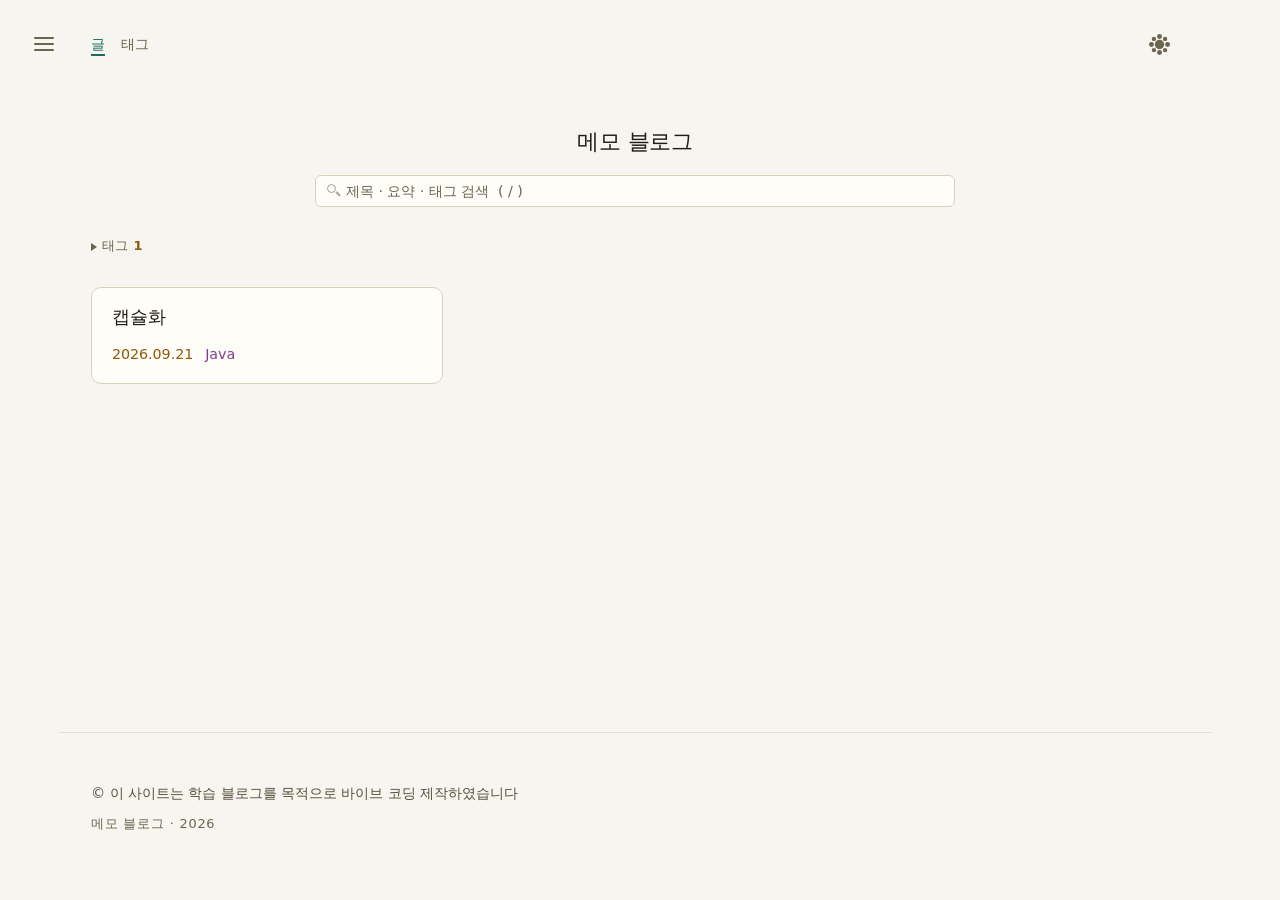
==== commit f23bf04c: "v3.9 이행: 내보내기 폐지(저장 단일), IDE식 Enter·괄호 규칙, 소개·분류 인덱스 행 삭제 meeting-06 라운드 8. editor.js 2292→2140줄. 서버" ====
--- a/index.html
+++ b/index.html
@@ -47,17 +47,17 @@
 <!-- 헤더는 static이다. sticky도, 밑선도, 로고 마크도 없다(계약서 §3).
      햄버거는 첫 자식이다 — CSS가 흐름에서 빼 화면 왼쪽 끝(absolute)에 앉힌다. DOM 순서는 그대로라
      Tab 순서(햄버거 → 브랜드 → 내비 → 테마)는 변하지 않는다.
-     아이콘은 CSS ::before가 그린다(테마 버튼과 같은 방식). 네 페이지 마크업이 같아야 한다. -->
+     아이콘은 CSS ::before가 그린다(테마 버튼과 같은 방식). 세 페이지(index / post / write) 마크업이 같아야 한다. -->
 <header class="site-header">
   <button class="icon-btn side-toggle" id="sideToggle" type="button"
           aria-label="분류 메뉴 열기" aria-expanded="false" aria-controls="side"></button>
   <a class="brand" href="index.html"><span data-site-title>메모 블로그</span></a>
-  <!-- 항목·순서는 네 페이지가 동일하다(계약서 §3-3). 현재 페이지 표시는 클래스가 아니라 aria-current="page" —
-       이 페이지는 "글". "태그"는 문서가 아니라 문서 안의 위치(#tags)라 어디서도 page를 받지 않는다. -->
+  <!-- 항목·순서는 세 페이지가 동일하다(계약서 §3-3, 3항목 — v3.9에서 "소개"·about.html 삭제). 현재 페이지 표시는 클래스가 아니라
+       aria-current="page" — 이 페이지는 "글". "태그"는 문서가 아니라 문서 안의 위치(#tags)라 어디서도 page를 받지 않는다.
+       "글"(쿼리 없는 index.html)은 ?cat= ?tags= 필터를 푸는 유일한 보이는 링크이기도 하다 — #catRow의 "전체"가 사라졌다(§4-3). -->
   <nav class="site-nav" aria-label="주요 메뉴">
     <a class="nav-link" href="index.html" aria-current="page">글</a>
     <a class="nav-link" href="index.html#tags">태그</a>
-    <a class="nav-link" href="about.html">소개</a>
     <a class="nav-link" href="write.html" data-admin-only hidden>쓰기</a>
   </nav>
   <button class="icon-btn" id="themeToggle" type="button" aria-label="테마 전환" aria-pressed="false"></button>
@@ -83,9 +83,9 @@
      list-page: 목록만 폭을 넓힌다(--w-page). 카드 그리드가 2~3열이 되려면 720px로는 모자란다. -->
 <main class="site-main list-page" id="main" tabindex="-1">
 
-  <!-- DOM 순서 = 시선 순서 = Tab 순서: 정체 → 찾기(검색) → 좁히기(분류) → 태그 → 목록 (계약서 §4).
-       v3.4 머리말은 제목 + 검색, 가운데 정렬. 부제(.page-sub)는 사용자 요청으로 폐기됐다 —
-       사이트를 설명하는 문장은 about.html이 맡는다(§3-4). -->
+  <!-- DOM 순서 = 시선 순서 = Tab 순서: 정체 → 찾기(검색) → 태그 → 목록 (계약서 §4, v3.9).
+       분류는 화면에서 사라진 것이 아니라 왼쪽 사이드바로 옮겨 갔다 — 햄버거가 첫 Tab 정지점이라 순서상 여전히 검색 앞이다.
+       v3.4 머리말은 제목 + 검색, 가운데 정렬. 부제(.page-sub)는 사용자 요청으로 폐기됐다. -->
   <div class="page-head">
     <h1 class="page-title" data-site-title>메모 블로그</h1>
     <!-- 검색은 <h1>의 다음 자식. "고정"은 sticky가 아니라 자리 고정이다(§4-2) — 어디서든 "/"가 여기로 데려온다. -->
@@ -98,13 +98,8 @@
     </div>
   </div>
 
-  <!-- 분류 인덱스 — <main> 직계(.list-tools 래퍼는 v3.4에서 폐기). 항상 펼쳐져 있다. 항목은 app.js가 그린다.
-       분류가 하나도 없으면 행 전체가 hidden이 된다(계약서 §4-3):
-       "분류  전체 0" 한 줄은 정보가 아니라 고장으로 읽힌다. 그래서 시작 상태도 hidden이다. -->
-  <div class="index-row" id="catRow" hidden>
-    <span class="index-label" id="catIndexLabel">분류</span>
-    <nav class="index-list" id="catIndex" aria-labelledby="catIndexLabel"></nav>
-  </div>
+  <!-- v3.9: 분류 인덱스 행(#catRow · #catIndex · .index-label)은 폐기됐다(계약서 §4-3) — 분류명 = 태그명인 블로그에서
+       같은 알약 줄이 둘로 보였다. 분류는 사이드바(#sideTree)와 카드의 .entry-cat이 맡는다. .page-head 다음 자식은 곧바로 태그 인덱스다. -->
 
   <!-- 태그 인덱스 — 접혀 있다. 여닫는 일은 <details>가 한다(JS 0줄).
        태그가 하나도 없으면 손잡이째 사라진다(hidden). ?tags= 가 있거나 주소 해시가 #tags면 app.js가 open을 붙인다.
--- a/css/tokens.css
+++ b/css/tokens.css
@@ -128,6 +128,11 @@
   --lh-tight: 1.2;            /* 큰 제목 */
   --lh-head:  1.35;           /* 소제목 */
   --lh-body:  1.75;           /* 한글 본문 — 받침 때문에 라틴보다 넉넉해야 한다 */
+  /* 코드 행간(v3.9, 계약서 §2·§6). textarea(.editor-area)와 미리보기·상세의 코드 블록(.prose pre code)이 같은 값을 읽는다 —
+     v3.8까지 1.7과 1.72로 따로 적혀 있었고 글자 크기도 달라 나란히 보기에서 같은 코드가 왼쪽·오른쪽 다른 높이였다.
+     1.7: 본문(1.75)보다 살짝 촘촘해야 코드가 "한 덩어리"로 읽히고, 1.6 아래로는 한글 주석의 받침이 아랫줄과 닿는다.
+     IDE 기본(≈1.2)을 따르지 않는 이유 — IDE는 100줄을 한 화면에 넣는 도구, 블로그 코드 블록은 10줄을 읽히는 인용이다. */
+  --lh-code:  1.7;
   --ls-tight: -0.02em;
   --ls-wide:  0.06em;
 
@@ -206,21 +211,23 @@
   /* 인트로 전등 v2 (v3.7, 계약서 §3-5) — index.html 첫 방문 한 번. layout.css §10 · components.css §16만 쓴다.
      사용자 판정(v3.6) "전등이 너무 밋밋하다. 켜지는 속도 더 빨리. 아래에서 울렁거리며 올라와 가운데 딱 와서
      띵 켜진 다음 0.3초 기다리고 위로 울렁거리며 올라가자. 그리고 자연스럽게 메모 블로그로."
-     시간표(합계 ≈2.05초 — v3.6의 3.16초에서 1초 넘게 짧아졌다):
+     시간표(합계 ≈2.25초 — v3.7 2.05초 + v3.9 정지 0.2초. 사용자 판정 "전등 너무 빨라 살짝만 줄여(0.2초)"):
        0 ~ 700      전구가 화면 아래에서 가운데로 올라온다(--dur-intro-in). 마지막 30%는 가운데를 살짝 지나쳤다
                     되돌아오는 튕김 — 700ms는 "던져 올린 것이 멈추는" 길이. 500이면 튕김이 안 보이고 900부터는 느리다
        850          띵 — 켜진다(--delay-intro = 700 + 150). 150ms는 멈춘 전구를 "확인"하는 한 박자(--dur-fast 값과 같다)
        850 ~ 1000   켜짐 150ms(--dur-intro-on). v3.6의 400은 백열등 흉내였는데 사용자에게는 "느리다"였다.
                     150 = 스위치 "딸깍"보다 한 박자 긴 값 — 글로우가 퍼지는 것이 눈에 잡히는 최소
-       1000 ~ 1150  정지(--hold-intro 300은 켜지는 순간부터 센다: 850 + 300 = 1150). 사용자 숫자 그대로
-       1150 ~ 1750  위로 퇴장(--dur-intro-exit). 가속 — 던져 올린 것이 아니라 "떠나는" 움직임
-       1450 ~ 2050  막이 걷힌다(--dur-intro-out). 전구 퇴장의 절반 지점에서 시작해 두 모션이 겹친다 —
+       1000 ~ 1350  정지(--hold-intro 500은 켜지는 순간부터 센다: 850 + 500 = 1350). v3.7은 사용자 숫자 그대로 300이었고,
+                    v3.9 "너무 빨라"의 실체는 켜진 뒤 사라지는 속도다 — on(150)은 사용자가 "느리다"로 내린 값, 올라옴·퇴장은
+                    "울렁" 지시로 확정된 구간이라 건드릴 수 없다. 0.2초는 여기 한 곳에만 더한다(셋에 +40씩 나누면 아무 데서도 체감이 없다)
+       1350 ~ 1950  위로 퇴장(--dur-intro-exit). 가속 — 던져 올린 것이 아니라 "떠나는" 움직임
+       1650 ~ 2250  막이 걷힌다(--dur-intro-out). 전구 퇴장의 절반 지점에서 시작해 두 모션이 겹친다 —
                     전구가 다 나간 뒤 막이 걷히면 그 사이 300ms가 "빈 화면"이다
      길이는 전부 여기, 합산(--intro-exit-at · --intro-out-at)은 layout.css §10이 한다. */
   --dur-intro-in:   700ms;
   --delay-intro:    850ms;
   --dur-intro-on:   150ms;
-  --hold-intro:     300ms;
+  --hold-intro:     500ms;
   --dur-intro-exit: 600ms;
   --dur-intro-out:  600ms;
 
--- a/css/layout.css
+++ b/css/layout.css
@@ -6,7 +6,7 @@
    의존: tokens.css, base.css
 
    ── 기본 골격 (v3.4) ──────────────────────────────────────────────────────
-   읽는 화면(post.html / about.html)의 세로 기준선은 --w-prose(720px) 하나다.
+   읽는 화면(post.html)의 세로 기준선은 --w-prose(720px) 하나다. (about.html은 v3.9에서 삭제됐다 — 계약서 §3-4)
    목록 화면(index.html)은 <main class="list-page">로 --w-page(1152px)까지 넓힌다 —
    사용자 판정 "전체적으로 구조가 비어보여"(계약서 §2). 페이지의 칼럼 폭은 --col-w 하나로 정하고
    메인·푸터가 그 값을 읽는다. 헤더는 v3.4부터 화면 폭 전체를 쓰되 좌우 패딩으로 칼럼 자리를 재현한다
@@ -186,7 +186,7 @@
    100px 간격으로 두 번 찍혔다(360px에서는 첫 화면의 1/3이 이름·이름·검색). 사용자가 확정한 것은 "큰 제목은
    가운데 상단"(h1)이므로 양보하는 쪽은 브랜드다 — 목록 페이지에서만 시각적으로 감춘다. 마크업·링크·Tab 정지점·
    접근성 이름은 그대로(.sr-only와 같은 선언)이고 키보드 포커스가 오면 드러난다(아래 .sr-only:focus와 같은 꼴).
-   다른 세 페이지에서는 h1이 글 제목·"소개"·에디터라 헤더의 이름이 유일한 사이트 표식 — 그대로 둔다. */
+   다른 두 페이지(v3.9 — about.html 삭제)에서는 h1이 글 제목·에디터라 헤더의 이름이 유일한 사이트 표식 — 그대로 둔다. */
 body:has(> .list-page) .brand:not(:focus-visible) {
   position: absolute;
   inline-size: 1px;
@@ -625,14 +625,22 @@
   min-block-size: clamp(320px, 52vh, 680px);
   padding: var(--sp-5);
   font-family: var(--ff-mono);
-  font-size: var(--fs-sm);
-  line-height: 1.7;
+  /* v3.9 (계약서 §2·§6, meeting-06 #5) — 미리보기·상세의 코드 블록(.prose pre code = .prose의 0.92em, 행간 --lh-code)과 같은 값.
+     v3.8까지 --fs-sm(13~15px)·1.7이라 나란히 보기에서 같은 코드가 왼쪽 18줄·오른쪽 15줄 높이로 달랐다 — 줄을 세며 오가는 눈이
+     매번 다시 맞췄다. 크기는 토큰이 아니라 식이다: 출처가 --fs-prose 하나이고 .92는 prose.css의 0.92em과 같은 수다. */
+  font-size: calc(var(--fs-prose) * .92);
+  line-height: var(--lh-code);
   letter-spacing: 0;
   background: transparent;
   border: 0;
   resize: vertical;
-  tab-size: 2;
-}
+  /* 탭 문자를 4칸으로 그린다(자바·C 계열 관행, 사용자 글이 자바). Tab 키는 여전히 공백 2칸을 넣는다(계약서 §6-2) —
+     이 값은 붙여 넣은 탭 코드가 IDE에서 본 폭으로 보이게 하는 것이다. 미리보기(prose.css §7)와 같은 4. */
+  tab-size: 4;
+}
+
+/* 알려진 차이(계약서 §6) — textarea는 긴 줄을 접고(pre-wrap, 브라우저 기본) 미리보기의 pre는 가로 스크롤한다.
+   white-space: pre로 맞추면 코드가 아닌 긴 문단까지 가로로 달아나므로 이 차이는 받아들인다. */
 
 .editor-area:focus-visible { outline-offset: -2px; }
 
@@ -662,13 +670,9 @@
   .site-header { gap: var(--sp-3); padding-block: var(--sp-5) var(--sp-4); }
   /* 햄버거의 세로 위치는 헤더 위 패딩을 따라간다(위 §1). */
   .site-header > .side-toggle { inset-block-start: var(--sp-5); }
-  /* v3.4 — 내비 항목이 넷(글·태그·소개·쓰기)이 되어 360px 검산이 넘친다:
-     햄버거 자리 68 + 브랜드 82 + 12 + 링크 4개(26×4 + 간격 16×3 = 152) + 12 + 테마 44 + 거터 20 = 390 > 360.
-     간격을 반으로(16 → 8) 줄이고 "태그"를 뺀다 — 이 링크는 index.html의 태그 손잡이(#tags)로 가는
-     지름길일 뿐이라 없어도 갈 수 없는 곳이 생기지 않는다(post.html의 태그도 링크다). 계약서 §3-3 소거 표.
-     검산: 방문자 68 + 82 + 12 + (26×2 + 8) + 12 + 44 + 20 = 298 / 관리자(쓰기 포함) 340 ≤ 360. */
-  .site-nav { gap: var(--sp-2); }
-  .site-nav > .nav-link[href$="#tags"] { display: none; }
+  /* v3.9 — v3.4의 두 규칙(.site-nav 간격 --sp-2, "태그" 링크 소거)은 삭제했다(계약서 §3-3). 내비가 셋(글·태그·쓰기)으로 줄어
+     360px 검산이 소거 없이 통과한다: 햄버거 자리 68 + 브랜드 82 + 12 + 링크 3개(26×3 + 간격 16×2 = 110) + 12 + 테마 44 + 거터 20
+     = 관리자 348 / 방문자 306 ≤ 360. 남겨 두면 "태그"가 좁은 폰에서 이유 없이 사라진다. */
   /* v3.3: 본문(.prose, prose.css §11)과 같은 이유 — 좁은 폰에서는 어절 보존을 풀어 줄을 채운다. */
   .post-summary { word-break: normal; }
 }
@@ -728,13 +732,13 @@
    시간표 (JS 0줄 — 전부 CSS animation-delay. ui.js는 막의 animationend만 받아 적는다. 값은 tokens.css)
      0 ~ 700      막이 --c-bg로 화면을 덮고, 전구가 화면 아래 밖에서 가운데로 올라온다(§16 intro-bulb-rise)
      850 ~ 1000   띵 — 켜진다(§16 intro-bulb-on + intro-bulb-ting)
-     ~ 1150       정지(--hold-intro)
-     1150 ~ 1750  전구가 위로 떠난다(§16 intro-bulb-exit). --intro-exit-at = --delay-intro + --hold-intro
-     1450 ~ 2050  막 opacity 1→0(--dur-intro-out) + 헤더·메인·푸터 opacity 0→1·10px 위로(같은 600ms).
+     ~ 1350       정지(--hold-intro 500 — v3.9에서 300에서 늘렸다. 사용자 판정 "너무 빨라 살짝만 줄여(0.2초)", tokens.css 근거)
+     1350 ~ 1950  전구가 위로 떠난다(§16 intro-bulb-exit). --intro-exit-at = --delay-intro + --hold-intro
+     1650 ~ 2250  막 opacity 1→0(--dur-intro-out) + 헤더·메인·푸터 opacity 0→1·10px 위로(같은 600ms).
                   --intro-out-at = --intro-exit-at + --dur-intro-exit / 2 — 전구가 화면 절반쯤 올라갔을 때.
                   전구 퇴장과 막 퇴장이 겹쳐야 "전구가 가고 → 빈 화면 → 본문"이 아니라 "전구를 따라 본문이 올라온다"가 된다.
                   막과 본문의 바탕이 같은 --c-bg라 눈에는 내용만 떠오르는 크로스페이드다
-     2050         막은 visibility:hidden + pointer-events:none으로 남는다(fill-mode forwards). ui.js가
+     2250         막은 visibility:hidden + pointer-events:none으로 남는다(fill-mode forwards). ui.js가
                   animationend(e.target === #intro)에서 hidden을 붙이고 sessionStorage에 적는다
 
    막(.intro)에는 animation이 하나뿐이어야 한다 — ui.js가 getComputedStyle(intro).animationDelay/Duration의
@@ -746,7 +750,7 @@
    prefers-reduced-motion이면 인트로를 통째로 끈다(2초 동안 화면을 가로지르는 전구는 그 자체가 큰 모션이다).
 
    본문 진입이 §8-2("opacity 0으로 시작하는 정적 요소 금지")에 걸리지 않는 이유 — 0에서 1로 가는 것이
-   JS가 아니라 CSS animation이다. JS가 통째로 실패해도 2.05초 뒤 막은 걷히고 본문은 1이 된다.
+   JS가 아니라 CSS animation이다. JS가 통째로 실패해도 2.25초 뒤 막은 걷히고 본문은 1이 된다.
    :has()를 모르는 브라우저는 본문 진입만 빠지고 막의 크로스페이드는 그대로다(퇴행 아님).
    .side는 진입 대상에서 뺐다 — 슬라이드가 같은 translate를 쓰고, 막이 걷히는 것만으로 이미 드러난다.
    ========================================================================= */
--- a/css/components.css
+++ b/css/components.css
@@ -45,22 +45,14 @@
 }
 
 /* ============================================================================
-   2. 인덱스 — 분류 / 태그 (계약서 §4-3)
+   2. 인덱스 — 태그 (계약서 §4-3. v3.9: 분류 인덱스 행 #catRow 폐기 — 한 축만 남는다)
    ----------------------------------------------------------------------------
-   두 축을 "모양"이 아니라 "라벨과 색"으로 구분한다.
-   v2.x는 카테고리(탭+레일+점+밑줄)와 태그(알약+테두리)를 다섯 가지 시각 신호로
-   갈랐고, 그 다섯 가지가 화면 높이의 4분의 1을 먹었다.
-   두 축을 구분하는 가장 싼 방법은 그냥 이름을 적는 것이다.
+   v3.0~3.8은 "한 부품으로 두 축(분류·태그)"을 라벨과 색으로 갈랐다. v3.9 사용자 판정 "태그 리스트 불필요하게 2개(하나 삭제)" —
+   분류명 = 태그명인 블로그에서 같은 알약 줄이 둘이었다. 분류는 사이드바(§15)와 카드의 .entry-cat(§4)이 맡으므로 행을 지웠다.
+   .index-label(행 머리의 "분류" 소문)도 같이 사라졌다 — 태그 손잡이는 <summary>가 곧 라벨이다.
+   부품(.index-row .index-list .index-item .index-name .index-count .index-fold*)은 그대로 #tags 안에서 쓴다.
    v3.0의 `#` 접두사는 v3.1에서 삭제됐다(사용자 판정). 그 자리는 태그 색(--c-tag)이 맡는다.
    ========================================================================= */
-.index-label {
-  flex: none;
-  /* 라벨이 항목보다 앞서 읽히되 항목을 이기면 안 된다 — 작고 낮은 색. */
-  font-size: var(--fs-xs);
-  font-weight: 700;
-  letter-spacing: var(--ls-wide);
-  color: var(--c-text-mute);
-}
 
 /* v3.2 축소 — 사용자 판정 "카테고리가 너무 커". 글자 --fs-sm → --fs-xs, 좌우 패딩·구분자 간격 절반.
    높이(--h-control-sm)는 그대로다 — 손가락이 누르는 것이라 줄이지 않는다. 대신 글자가 작아져
@@ -127,10 +119,7 @@
   color: var(--c-meta);
 }
 
-/* 글이 0편인 분류. opacity로 흐리게 하면 대비가 4.5:1 아래로 떨어진다.
-   "약한 색"이 아니라 "한 단계 낮은 색 토큰"으로 내린다. */
-.index-item.is-empty { color: var(--c-text-mute); }
-.index-item.is-empty:hover { color: var(--c-text-dim); }
+/* (.index-item.is-empty — 글 0편 항목 — 는 v3.9에 분류 인덱스와 함께 삭제. 태그는 글에서 모으므로 0편이 없다. is-empty는 .side-cat(§15)에만.) */
 
 /* 이름 칸. 긴 분류명이 줄을 통째로 밀지 않게 한다.
    overflow: clip + clip-margin — hidden이면 0.3em 아래 밑줄(위 규칙)까지 잘린다.
@@ -317,13 +306,16 @@
   text-overflow: ellipsis;
 }
 
-/* v3.7 Why 감사 ⑤ (계약서 §0-3) — 카드의 분류 라벨은 "한 행에 다른 분류의 글이 섞일 때" 값을 한다(§4-4).
-   그 전제가 깨지는 두 경우엔 모든 카드가 같은 글자를 반복한다: ⓐ 분류 인덱스에서 하나를 골라 걸러 낸 뒤
-   (선택된 항목이 "전체"가 아닐 때 — aria-current="true"가 곧 상태, §4-3) ⓑ 분류가 하나뿐일 때(인덱스 항목이
-   "전체" + 하나 = 둘). 목록 화면(#catIndex가 있는 곳)에서만 걸린다 — 연관 글 카드(post.html)는 인덱스가 없어 그대로.
-   사이드바가 열려 있을 때는 감추지 않는다 — 트리는 "어느 분류가 있는가"를 말하지 "이 카드가 어느 분류인가"는 못 말한다. */
-body:has(#catIndex > .index-item:not([data-cat="*"])[aria-current="true"]) .post-list .entry-cat,
-body:has(#catIndex > .index-item:nth-child(2):last-child) .post-list .entry-cat { display: none; }
+/* v3.7 Why 감사 ⑤ → v3.9 재작성 (계약서 §4-3·§4-4) — 카드의 분류 라벨은 "한 행에 다른 분류의 글이 섞일 때" 값을 한다.
+   v3.7은 두 경우에 감췄다: ⓐ 분류 인덱스에서 하나를 골라 걸러 낸 뒤 ⓑ 분류가 하나뿐일 때. 상태의 출처가 #catIndex였는데
+   그 행이 v3.9에 폐기됐다. 이제 출처는 사이드바 트리(#sideTree, ui.js renderSide)이고, 감추는 경우는 ⓑ 하나만 남는다:
+   · ⓑ "글이 있는 분류(.side-cat:not(.is-empty))가 둘 이상 없다" — 블로그 전체에서 라벨이 늘 같은 글자라 정보가 0이다.
+     :has(#sideTree .side-cat) 조건은 트리가 그려진 뒤에만 걸리게 한다(app.js는 renderSide → renderList 순이라 깜빡임은 없지만,
+     트리가 비어 있는 상태(데이터 실패 → .side-empty)에서 카드가 있을 리 없으니 조건이 헐거워도 해가 없다 — 그래도 뜻을 분명히 적는다).
+   · ⓐ는 뺐다 — #catRow가 없는 화면에서 ?cat= 필터 중의 라벨은 "지금 걸러진 목록이다"를 말하는 유일한 보이는 표시다. 감추면
+     ?cat=java 화면이 "카드가 줄어든 전체 목록"과 구별되지 않는다. 사이드바(.side-cat-name[aria-current="true"])는 기본이 닫힘이라 대신 못 한다.
+   연관 글 카드(post.html)는 .post-list 밖이라 그대로. 사이드바가 열려 있는지는 여전히 조건이 아니다. */
+body:has(#sideTree .side-cat):not(:has(#sideTree .side-cat:not(.is-empty) ~ .side-cat:not(.is-empty))) .post-list .entry-cat { display: none; }
 
 /* 이 화면에서 가장 눈에 띄는 글자여야 한다 — h1(.page-title)보다도.
    목록의 주인공은 사이트 이름이 아니라 글 제목이다. */
@@ -479,6 +471,20 @@
 .btn-primary:hover {
   background: color-mix(in oklab, var(--c-accent) 86%, var(--c-text));
   border-color: transparent;
+  color: var(--c-on-accent);
+}
+
+/* v3.9 (계약서 §6-1) — 눌리지 않는 버튼은 hover에도 반응하지 않는다. base.css가 :disabled에 opacity .5 + not-allowed를 주지만
+   hover 규칙이 그 위에서 색을 바꾸면 "눌릴 듯" 보인다. #btnSave가 서버 없음 상태에서 항상 disabled로 서 있는 첫 부품이다. */
+.btn:disabled:hover {
+  border-color: var(--c-border);
+  background: var(--c-surface);
+  color: var(--c-text);
+}
+
+.btn-primary:disabled:hover {
+  border-color: var(--c-accent);
+  background: var(--c-accent);
   color: var(--c-on-accent);
 }
 
@@ -1026,29 +1032,10 @@
   color: var(--c-text-dim);
 }
 
-/* 블록 리듬. 모달 본문은 p / ol / ul이 섞여 들어오는 유일한 자리다
-   (editor.js의 내보내기 안내) — 형제라면 무엇이든 같은 간격으로 떨어뜨린다. */
+/* 블록 리듬. 모달 본문의 형제 블록(p·필드)은 무엇이든 같은 간격으로 떨어뜨린다.
+   v3.9: ul/ol/li 규칙(목록 마커·들여쓰기)은 삭제했다 — 내보내기 안내("1~6단계")만 쓰던 것이고 내보내기가 폐지됐다(계약서 §6-1).
+   모달 본문에 목록이 다시 필요해지면 그때 계약과 함께 되살린다(base.css의 전역 리셋이 마커를 지운다는 사실은 기억해 둘 것). */
 .modal-body > * + * { margin-block-start: var(--sp-4); }
-
-/* base.css가 `ul, ol { padding:0; list-style:none }`으로 전역 리셋을 건다.
-   그 리셋이 여기까지 오면 내보내기 안내의 "1~6단계"가 번호도 들여쓰기도 없는
-   평문 한 덩어리가 된다. 그 목록은 사람이 손으로 수행할 유일한 지시문이라
-   "몇 단계인지"가 보이지 않으면 하이브리드 저장이 그 자리에서 끊긴다. */
-.modal-body ul { list-style: disc; }
-.modal-body ol { list-style: decimal; }
-
-.modal-body ul,
-.modal-body ol {
-  /* 1.5em = 두 자리 번호("10.")까지 마커가 글줄 밖으로 밀려나지 않는 최소 들여쓰기 */
-  padding-inline-start: 1.5em;
-}
-
-.modal-body li { margin-block: var(--sp-2); }
-.modal-body li > ul,
-.modal-body li > ol { margin-block: var(--sp-1); }
-
-/* 번호가 "설명"이 아니라 "순서"로 읽혀야 한다. */
-.modal-body li::marker { color: var(--c-accent); font-weight: 700; }
 
 .modal-body strong { color: var(--c-text); font-weight: 700; }
 
@@ -1125,7 +1112,7 @@
    요약·태그·id 칸의 라벨이 sr-only라, 기존 글을 열면 값이 찬 상자 셋이 이름 없이 나란히 놓였다
    ("함수가 선언된 위치의 스코프를 기억…" / "js, scope, closure" / "2026-09-15-closure" — 어느 칸이
    무엇인지는 값을 읽고 추측해야 했다). placeholder는 입력을 시작하면 사라지는 라벨이다.
-   .field-group이 라벨 + 입력칸을 세로로 묶고, 라벨은 인덱스 라벨(.index-label)과 같은 소문이다. */
+   .field-group이 라벨 + 입력칸을 세로로 묶고, 라벨은 사이드바 머리 제목(.side-title)과 같은 소문(小文)이다 — v3.9까지 .index-label이 그 원형이었다. */
 .field-group {
   display: flex;
   flex-direction: column;
@@ -1239,7 +1226,7 @@
 .md-btn[data-md="template"] { margin-inline-start: auto; }
 
 /* ── 저장 상태 ────────────────────────────────────────────────────────────
-   기본은 "저장됨"(초록 점), .is-dirty는 "내보내지 않음"(경고색).
+   기본은 "저장됨"(초록 점), .is-dirty는 "저장하지 않음"(경고색 — v3.9: 내보내기 폐지로 문구도 저장 하나다).
    v2.x의 맥동 애니메이션은 폐기됐다 — 색과 문구로 이미 충분하고,
    에디터 화면에서 무한히 뛰는 점은 글쓰기를 방해한다. */
 .editor-status {
@@ -1265,15 +1252,19 @@
 .editor-status.is-dirty { color: var(--c-warn); }
 .editor-status.is-dirty::before { background: var(--c-warn); }
 
-/* ── 로컬 서버 표시 + 저장 버튼 (계약서 §6, v3.5) ──────────────────────────
+/* ── 로컬 서버 표시 + 저장 버튼 (계약서 §6-1, v3.5 → v3.9 저장 단일 모드) ──────────
    docs/api.md — Docker로 띄운 로컬 서버가 있으면 에디터가 파일을 직접 쓴다(PUT /api/posts/{id}).
-   editor.js가 /api/health로 감지해 #btnSave와 #editorServer의 hidden을 떼는 것이 상태의 전부다.
-   · #editorServer: .editor-actions의 마지막 항목, auto 마진으로 줄 오른쪽 끝. 저장 버튼이 "왜 생겼는지"를
-     같은 줄에서 말한다. 생김새는 .editor-status와 같은 어휘(작은 글자 + 점) — 점은 초록(--c-ok, "연결됨").
-     상태줄(.editor-status)에 문구를 섞지 않는 이유: setStatus()가 textContent를 통째로 갈아 끼우므로
-     자식을 두면 지워진다. 별도 요소가 가장 싸다.
-   · 저장이 보이면(#btnSave:not([hidden])) 뒤따르는 #btnExport는 보조 버튼으로 내려간다 — 주 동작은 하나여야
-     한다. DOM 순서가 저장 → 내보내기라 형제 결합자만으로 되고 :has()가 필요 없다. */
+   v3.9 사용자 판정 "Ctrl+S 했을 때 파일 자동 저장(다운로드 방식 없애)" — 내보내기(#btnExport)가 사라지고 저장이 유일한 동작이 됐다.
+   상태 셋(확인 중 / 연결됨 / 서버 없음)의 손잡이는 #btnSave의 disabled · #editorServer의 hidden과 .is-off · #btnRetry의 hidden뿐이다.
+   · #btnSave: 항상 그 자리에 있고 "눌릴 수 있는지"만 바뀐다(disabled). 생김새는 base.css의 :disabled(opacity .5) + 위 §5의
+     :disabled:hover 되돌림 — 여기엔 규칙이 없다. v3.5의 hidden 토글은 "버튼이 있는지 없는지"를 서버가 정하는 셈이었다.
+   · #editorServer: #btnSave 다음, auto 마진으로 줄 오른쪽 끝. 저장 버튼이 "왜 눌리지 않는지 / 왜 눌리는지"를 같은 줄에서 말한다.
+     생김새는 .editor-status와 같은 어휘(작은 글자 + 점) — 연결됨은 초록(--c-ok), 서버 없음(.is-off)은 경고색(--c-warn — 라이트 5.1:1
+     / 다크 9.1:1, AA). 문구가 다르고 점의 색은 보조다 — 색만으로 상태를 말하지 않는다.
+     상태줄(.editor-status)에 문구를 섞지 않는 이유: setStatus()가 textContent를 통째로 갈아 끼우므로 자식을 두면 지워진다.
+   · #btnRetry("다시 연결", .btn.btn-ghost): 서버 없음에서만 보인다. 규칙 없음 — ghost 버튼 그대로. 채운 버튼이 하나 더 서면 어느 것이
+     저장인지 흐려진다.
+   · v3.5의 `#btnSave:not([hidden]) ~ #btnExport` 격하 규칙 둘은 삭제 — 주 동작이 하나면 격하할 것이 없다. */
 .editor-server {
   display: inline-flex;
   align-items: center;
@@ -1284,6 +1275,7 @@
   font-weight: 600;
   color: var(--c-text-mute);
   white-space: nowrap;
+  transition: color var(--dur-fast) var(--ease);
 }
 
 .editor-server::before {
@@ -1293,18 +1285,17 @@
   block-size: 7px;
   border-radius: var(--r-full);
   background: var(--c-ok);
-}
-
-#btnSave:not([hidden]) ~ #btnExport {
-  border-color: var(--c-border);
-  background: var(--c-surface);
-  color: var(--c-text);
-}
-
-#btnSave:not([hidden]) ~ #btnExport:hover {
-  border-color: var(--c-accent);
-  color: var(--c-accent);
-}
+  transition: background-color var(--dur-fast) var(--ease);
+}
+
+/* 서버 없음(v3.9). 문구 "서버 없음 · start.bat(Docker) 실행 후 저장"은 30자라 360px(내용폭 320)에서 nowrap이면 칼럼을 넘친다 —
+   이 상태에서만 접는다. 점(::before)은 flex: none이라 첫 줄 머리에 그대로 붙는다. */
+.editor-server.is-off {
+  color: var(--c-warn);
+  white-space: normal;
+}
+
+.editor-server.is-off::before { background: var(--c-warn); }
 
 /* 수정 모드 안내 배지(editor.js #editorMode). */
 .editor-mode {
@@ -1467,7 +1458,8 @@
    다른 색을 쓰면 같은 분류가 두 화면에서 다른 것으로 보인다.
    ========================================================================= */
 
-/* 머리 제목. .index-label과 같은 규칙 — "분류"라는 같은 말이 두 화면에서 같은 모습이어야 한다. */
+/* 머리 제목. v3.8까지 인덱스 행의 .index-label과 같은 규칙이었다(같은 "분류"라는 말이 두 화면에서 같은 모습). v3.9에 그 행이 사라져
+   이 소문(小文) 어휘의 원형은 여기다 — .field-label(§11)이 같은 값을 쓴다. */
 .side-title {
   font-size: var(--fs-xs);
   font-weight: 700;
@@ -1758,7 +1750,7 @@
      drop-shadow가 꼭지까지 두르지 않아 빛은 유리에서만 난다.
 
    움직임 — .intro-bulb 하나에 animation 셋(올라옴 · 띵 · 퇴장), ::after에 하나(켜짐). 전부 개별 변환 속성
-   (translate · rotate · scale)이라 서로 덮어쓰지 않고, 시간이 겹치지 않는다(0~700 / 850~1000 / 1150~1750).
+   (translate · rotate · scale)이라 서로 덮어쓰지 않고, 시간이 겹치지 않는다(0~700 / 850~1000 / 1350~1950 — v3.9 --hold-intro 500).
      올라옴  intro-bulb-rise   화면 아래 밖(--bulb-from = 50vh + 90px — 어떤 높이의 화면에서도 완전히 밖)에서
              가운데로. 세로는 back-out 곡선(오버슈트 1.2)을 키프레임 9개로 찍었다 — 가운데를 3% 지나쳤다 되돌아오는
              "튕김"이 곡선에 들어 있다. 가로는 ±5px 사인파 1.5주기가 감쇠하며 좌우로 "울렁"이고, 기울기 ±2°와
--- a/css/prose.css
+++ b/css/prose.css
@@ -524,10 +524,12 @@
 .prose pre code {
   display: block;
   /* 본문 17~19px에 대해 코드 16~17px. 여기서 --fs-sm(최대 15px)로 떨어뜨리면
-     코드 읽기가 갑자기 힘들어진다. em으로 본문에 비례시킨다. */
+     코드 읽기가 갑자기 힘들어진다. em으로 본문에 비례시킨다.
+     v3.9: 에디터 textarea(.editor-area, layout.css §8)가 같은 값(calc(--fs-prose × .92) · --lh-code)을 읽는다 — 나란히 보기에서
+     같은 코드 블록이 왼쪽·오른쪽 같은 줄 높이로 선다(계약서 §2·§6). 0.92를 바꾸면 그쪽도 함께 바꾼다. */
   font-family: var(--ff-mono);
   font-size: 0.92em;
-  line-height: 1.72;
+  line-height: var(--lh-code);
   letter-spacing: 0;
   color: var(--code-text);
   /* 인라인 코드 규칙 되돌리기 */
@@ -537,7 +539,8 @@
   border-radius: 0;
   white-space: pre;
   word-break: normal;
-  tab-size: 2;
+  /* v3.9: 2 → 4. 자바·C 계열 관행이고 사용자 글이 자바다. 에디터 textarea와 같은 값 — 탭 문자가 든 코드가 두 화면에서 같은 폭. */
+  tab-size: 4;
 }
 
 /* ============================================================================
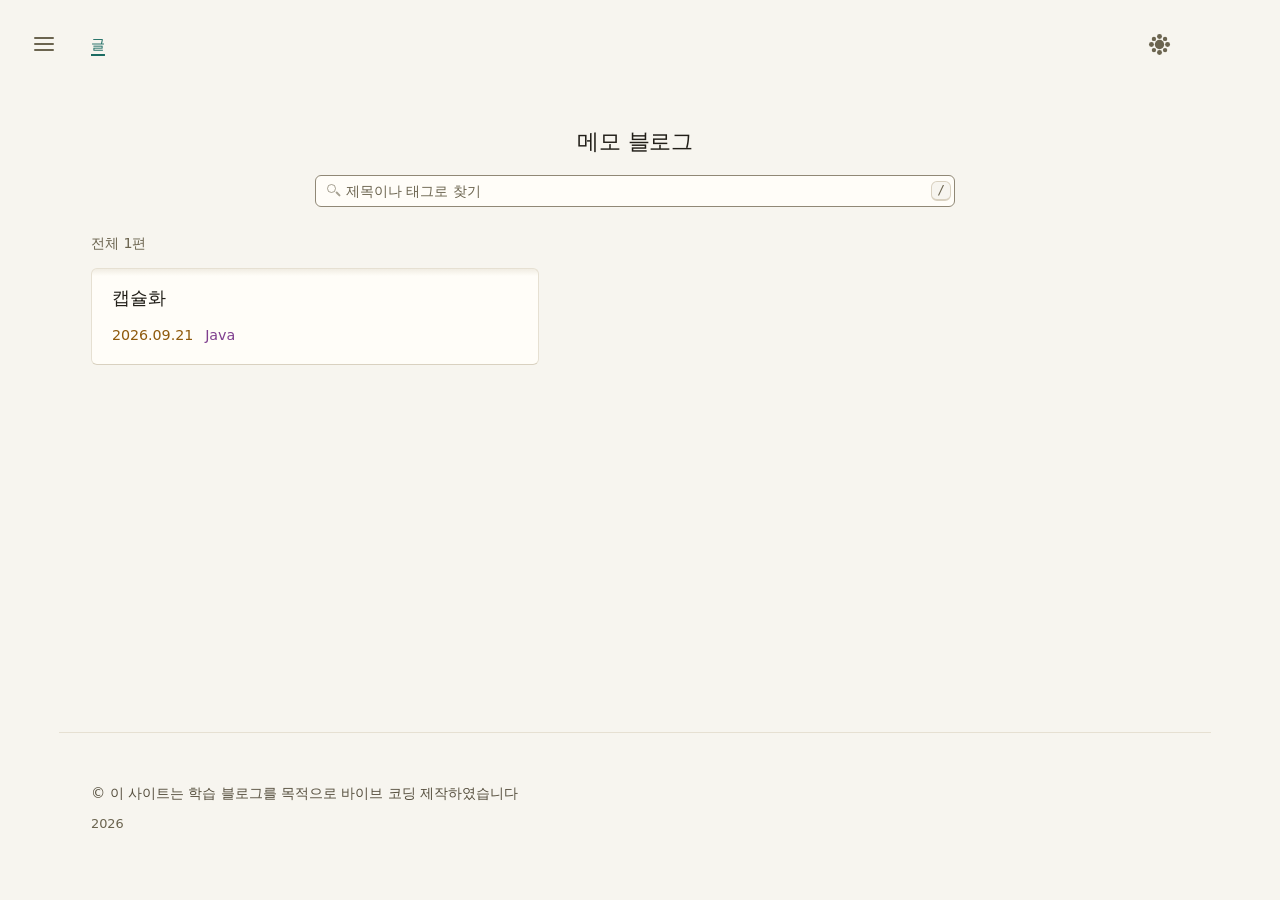
==== commit db28a510: "v4.0·v4.1 이행: 태그 인덱스 폐기, 두 스킬 감사 반영, 에디터 재설계 사용자 판정으로 홈의 태그 접기와 헤더 "태그"를 지우고, 걸린 필터는 결과 줄(.list-bar)" ====
--- a/index.html
+++ b/index.html
@@ -40,8 +40,13 @@
 
 <body>
 <!-- 인트로 전등 — index.html 전용, 세션당 1회(계약서 §3-5). <body> 첫 자식이어야 첫 페인트부터 본문을 덮는다.
-     그림·시간표는 전부 CSS(components.css §16 / layout.css §10), 종료(hidden + sessionStorage)는 ui.js initIntro(). -->
-<div class="intro" id="intro" aria-hidden="true"><div class="intro-bulb"></div></div>
+     그림·시간표는 전부 CSS(components.css §16 / layout.css §10), 종료(hidden + sessionStorage)는 ui.js initIntro().
+     v4.0(C4): 건너뛰기 버튼이 막의 마지막 자식이다. 포커스 가능한 자식이 있으므로 aria-hidden은 막이 아니라 장식인 전구에 붙는다.
+     막이 떠 있는 동안 ui.js가 body의 다른 자식 전부에 inert를 붙인다 — 첫 Tab은 이 버튼, Esc도 같은 일을 한다. -->
+<div class="intro" id="intro">
+  <div class="intro-bulb" aria-hidden="true"></div>
+  <button class="intro-skip" id="introSkip" type="button">건너뛰기</button>
+</div>
 <a class="sr-only" href="#main">본문 바로가기</a>
 
 <!-- 헤더는 static이다. sticky도, 밑선도, 로고 마크도 없다(계약서 §3).
@@ -52,12 +57,11 @@
   <button class="icon-btn side-toggle" id="sideToggle" type="button"
           aria-label="분류 메뉴 열기" aria-expanded="false" aria-controls="side"></button>
   <a class="brand" href="index.html"><span data-site-title>메모 블로그</span></a>
-  <!-- 항목·순서는 세 페이지가 동일하다(계약서 §3-3, 3항목 — v3.9에서 "소개"·about.html 삭제). 현재 페이지 표시는 클래스가 아니라
-       aria-current="page" — 이 페이지는 "글". "태그"는 문서가 아니라 문서 안의 위치(#tags)라 어디서도 page를 받지 않는다.
-       "글"(쿼리 없는 index.html)은 ?cat= ?tags= 필터를 푸는 유일한 보이는 링크이기도 하다 — #catRow의 "전체"가 사라졌다(§4-3). -->
+  <!-- 항목·순서는 세 페이지가 동일하다(계약서 §3-3, v4.0 2항목 — v3.9에 "소개", v4.0에 "태그"(#tags 폐기와 함께) 삭제).
+       현재 페이지 표시는 클래스가 아니라 aria-current="page" — 이 페이지는 "글".
+       "글"(쿼리 없는 index.html)은 ?cat= ?tags= 필터를 푸는 길이기도 하다 — 결과 줄의 "전체 글 보기"와 같은 곳이다(§4-5). -->
   <nav class="site-nav" aria-label="주요 메뉴">
     <a class="nav-link" href="index.html" aria-current="page">글</a>
-    <a class="nav-link" href="index.html#tags">태그</a>
     <a class="nav-link" href="write.html" data-admin-only hidden>쓰기</a>
   </nav>
   <button class="icon-btn" id="themeToggle" type="button" aria-label="테마 전환" aria-pressed="false"></button>
@@ -83,33 +87,34 @@
      list-page: 목록만 폭을 넓힌다(--w-page). 카드 그리드가 2~3열이 되려면 720px로는 모자란다. -->
 <main class="site-main list-page" id="main" tabindex="-1">
 
-  <!-- DOM 순서 = 시선 순서 = Tab 순서: 정체 → 찾기(검색) → 태그 → 목록 (계약서 §4, v3.9).
+  <!-- DOM 순서 = 시선 순서 = Tab 순서: 정체 → 찾기(검색) → 결과 줄 → 목록 (계약서 §4, v4.0).
        분류는 화면에서 사라진 것이 아니라 왼쪽 사이드바로 옮겨 갔다 — 햄버거가 첫 Tab 정지점이라 순서상 여전히 검색 앞이다.
        v3.4 머리말은 제목 + 검색, 가운데 정렬. 부제(.page-sub)는 사용자 요청으로 폐기됐다. -->
   <div class="page-head">
     <h1 class="page-title" data-site-title>메모 블로그</h1>
-    <!-- 검색은 <h1>의 다음 자식. "고정"은 sticky가 아니라 자리 고정이다(§4-2) — 어디서든 "/"가 여기로 데려온다. -->
+    <!-- 검색은 <h1>의 다음 자식. "고정"은 sticky가 아니라 자리 고정이다(§4-2) — 어디서든 "/"가 여기로 데려온다.
+         v4.0(M2): placeholder의 가운뎃점 나열과 "( / )"를 뺐다. 단축키는 aria-keyshortcuts와 키캡(.search-key)이 말한다.
+         순서 고정: input → kbd → 지우기 버튼(CSS가 input의 상태를 + 결합자로 읽는다). -->
     <div class="search">
       <label class="sr-only" for="searchInput">글 검색</label>
       <input class="search-input" id="searchInput" type="search"
-             placeholder="제목 · 요약 · 태그 검색  ( / )"
-             autocomplete="off" enterkeyhint="search">
+             placeholder="제목이나 태그로 찾기"
+             aria-keyshortcuts="/" autocomplete="off" enterkeyhint="search">
+      <kbd class="search-key" aria-hidden="true">/</kbd>
       <button class="search-clear" type="button" aria-label="검색어 지우기" hidden></button>
     </div>
   </div>
 
-  <!-- v3.9: 분류 인덱스 행(#catRow · #catIndex · .index-label)은 폐기됐다(계약서 §4-3) — 분류명 = 태그명인 블로그에서
-       같은 알약 줄이 둘로 보였다. 분류는 사이드바(#sideTree)와 카드의 .entry-cat이 맡는다. .page-head 다음 자식은 곧바로 태그 인덱스다. -->
+  <!-- v3.9: 분류 인덱스 행(#catRow)은 폐기. v4.0: 태그 인덱스(<details id="tags">)도 폐기 — 사용자 판정
+       "홈 화면에 게시글 바로 위에 존재하는 태그 카테고리 지워"(계약서 §4-3). 분류는 사이드바가, 태그 필터(?tags=)는 상세의 태그 링크가 건다. -->
 
-  <!-- 태그 인덱스 — 접혀 있다. 여닫는 일은 <details>가 한다(JS 0줄).
-       태그가 하나도 없으면 손잡이째 사라진다(hidden). ?tags= 가 있거나 주소 해시가 #tags면 app.js가 open을 붙인다.
-       id="tags"는 헤더 "태그" 링크(index.html#tags)의 앵커 대상이다(계약서 §3-3). -->
-  <details class="index-fold" id="tags" hidden>
-    <summary class="index-fold-summary">태그 <span class="index-count">0</span></summary>
-    <div class="index-row">
-      <nav class="index-list" id="tagIndex" aria-label="태그 필터"></nav>
-    </div>
-  </details>
+  <!-- 결과 줄(계약서 §4-5) — 몇 편이 어떤 조건으로 보이는지 한 문장 + 필터가 걸렸을 때만 "전체 글 보기".
+       live 영역은 .list-status 하나다(role="status"). #postList에는 aria-live를 붙이지 않는다 — 필터마다 카드 전량이 낭독됐다(C1).
+       hidden으로 시작한다. 로드·0편·오류에는 app.js가 줄째 감춘다. -->
+  <div class="list-bar" id="listBar" hidden>
+    <p class="list-status" id="listStatus" role="status"></p>
+    <button class="list-reset" id="listReset" type="button" hidden>전체 글 보기</button>
+  </div>
 
   <!-- CSP(style-src 'self')가 인라인 <style>을 막으므로 noscript 안에 숨김 규칙을 둘 수 없다.
        대신 #listLoading을 hidden으로 시작시키고 app.js가 켠다 — JS가 꺼져 있으면 영영 켜지지 않으니
@@ -121,8 +126,9 @@
     </div>
   </noscript>
 
-  <!-- 첫 렌더 300ms 뒤 app.js가 data-ready=""를 붙인다. 그 뒤 필터로 다시 그려지는 카드는 arrive 없음(계약서 §4-4·§11-4). -->
-  <div class="post-list" id="postList" aria-live="polite"></div>
+  <!-- 첫 렌더 300ms 뒤 app.js가 data-ready=""를 붙인다. 그 뒤 필터로 다시 그려지는 카드는 arrive 없음(계약서 §4-4·§11-4).
+       data-cats(글이 있는 분류의 수)도 app.js가 붙인다 — "1"이면 CSS가 카드의 분류 라벨을 감춘다(§4-4). aria-live 없음(§4-5). -->
+  <div class="post-list" id="postList"></div>
 
   <!-- hidden으로 시작한다. app.js start()가 fetch 직전에 켜고, 로드가 끝나면 다시 끈다. -->
   <p class="list-loading" id="listLoading" hidden>불러오는 중…</p>
@@ -133,7 +139,7 @@
 
 <footer class="site-footer">
   <p class="footer-note">&copy; 이 사이트는 학습 블로그를 목적으로 바이브 코딩 제작하였습니다</p>
-  <p class="footer-meta"><span data-site-title>메모 블로그</span> · <span data-year>2026</span></p>
+  <p class="footer-meta"><span data-year>2026</span></p>
 </footer>
 
 <div class="toast-area" id="toastArea" aria-live="polite"></div>
--- a/css/tokens.css
+++ b/css/tokens.css
@@ -26,6 +26,11 @@
   --c-surface-2:   #efeade;   /* 오목한 면(코드 머리띠, 표 헤더, 지우기 버튼) */
   --c-border:      #d9d1c0;   /* 실선 경계 */
   --c-border-soft: #e6e0d2;   /* 구분만 하는 약한 경계 */
+  /* 입력하거나 켜고 끄는 컨트롤의 윤곽(v4.1, 계약서 §2 — UX-§1 color-contrast / WCAG 1.4.11 비텍스트 대비 3:1).
+     --c-border(#d9d1c0)는 바탕 대비 1.4:1이라 빈 검색창·입력칸·꺼진 스위치의 테두리가 "있는 듯 없는 듯"했다 —
+     글자로 이름을 대지 않는 경계(입력칸의 상자, 스위치의 트랙)는 그 자체가 "여기 누를 수 있다"는 정보라 3:1이 바닥이다.
+     실측: --c-bg 3.2:1 / --c-surface 3.5:1. 카드·구분선은 여전히 --c-border(정보가 아니라 구획이다). */
+  --c-border-strong: #908876;
 
   /* ── 색: 글자 ───────────────────────────────────────────────────────────
      기준 바닥은 이제 --c-bg 하나다(메모지 6색이라는 최악의 바닥이 사라졌다).
@@ -66,6 +71,10 @@
   --c-scrim:      #2a251c;    /* 모달 딤 바탕 (알파는 사용처에서 조합) */
   --c-shadow-rgb: 38 30 18;   /* --sh-pop의 색(따뜻한 회갈) */
   --c-selection:  #cfe7e1;
+  /* 인트로 전구의 "빛" 한 곳 전용(v4.0, 계약서 §2·§3-5 — meeting-07 M12). 역할색이 아니다 — 글자·UI에 쓰면 결함.
+     v3.9까지 켜진 전구는 --c-meta(글자 대비용으로 어둡게 잡은 황토)를 밝힌 값이라 바탕보다 어두운 갈색 원판이었다.
+     바탕이 거의 흰 종이색이라 명도로는 이길 수 없다 — 채도 높은 따뜻한 노랑과 글로우로 "빛"을 만든다. */
+  --c-glow:       #f5c04a;
 
   /* ── 코드 하이라이팅 = IntelliJ IDEA (v3.7, 계약서 §5-7-1) ─────────────────
      사용자 요청 "코드를 정리할 때는 실제 IDE처럼 색깔 바뀌게(인텔리제이 - 자바 기준)".
@@ -103,13 +112,21 @@
   /* ── 타이포 ────────────────────────────────────────────────────────────
      외부 웹폰트 금지(승인 대상). 한글 폴백을 명시적으로 넣는다.
      --ff-display는 폐기했다 — --ff-sans와 값이 같은 별칭이라
-     "제목용 폰트가 따로 있다"는 착각만 만들었다. */
-  --ff-sans: "Pretendard Variable", Pretendard, -apple-system, BlinkMacSystemFont,
-             "Segoe UI", "Apple SD Gothic Neo", "Malgun Gothic", "맑은 고딕",
-             system-ui, sans-serif;
+     "제목용 폰트가 따로 있다"는 착각만 만들었다.
+     v4.0(M5, 계약서 §2) — 1순위였던 "Pretendard Variable"·Pretendard를 뺐다. @font-face가 0건이고 CSP(font-src 'self')가
+     외부 폰트를 막아 어디서도 로드되지 않았다. 방문자는 OS 기본 폰트를 보고 있었는데 스택은 다른 폰트를 적고 있었고,
+     이름을 남기면 Pretendard가 설치된 사람만 다른 화면을 본다. 모든 방문자가 같은 것을 보는 쪽을 고른다.
+     system-ui가 1순위: 폰트 매칭은 글자 단위라 라틴은 OS 기본(SF Pro / Segoe UI)이, 한글은 다음 한글 글꼴이 맡는다. */
+  --ff-sans: system-ui, -apple-system, "Segoe UI", "Apple SD Gothic Neo",
+             "Malgun Gothic", "맑은 고딕", sans-serif;
+  /* v4.1(계약서 §2): 한글 폴백 둘을 generic monospace "앞"에 둔다. 위의 라틴 고정폭 글꼴(Consolas 등)에는 한글이 없어서
+     한글 글자는 목록 끝의 generic monospace까지 떨어졌고, Windows 한국어 환경에서 그것은 굴림체·돋움체(2칸 고정폭)다 —
+     에디터 본문(.editor-area)과 코드 주석의 한글이 "여 기 에   마 크 다 운"처럼 글자마다 벌어져 보였다(v4.0 실측).
+     D2Coding·Noto Sans Mono CJK가 설치된 사람은 그대로 그것을 쓰고, 없는 사람은 본문과 같은 한글 글꼴로 떨어진다.
+     한글 칸 맞춤은 잃지만 코드의 들여쓰기는 라틴 공백이 맞추므로 손해가 없다. */
   --ff-mono: ui-monospace, SFMono-Regular, "SF Mono", "JetBrains Mono",
              "Cascadia Mono", Consolas, "D2Coding", "Noto Sans Mono CJK KR",
-             monospace;
+             "Apple SD Gothic Neo", "Malgun Gothic", monospace;
 
   /* 유동 타이포: 360px→1440px 사이 선형 증가. 미디어쿼리 없이 스케일한다.
      --fs-4xl(34→60px)은 폐기했다. 그 크기를 쓰던 유일한 요소가 히어로 제목이었고,
@@ -134,7 +151,16 @@
      IDE 기본(≈1.2)을 따르지 않는 이유 — IDE는 100줄을 한 화면에 넣는 도구, 블로그 코드 블록은 10줄을 읽히는 인용이다. */
   --lh-code:  1.7;
   --ls-tight: -0.02em;
+  /* v4.0(M1, 계약서 §1-2 원칙 7) — 쓰는 곳은 둘뿐이다: .entry-group-label(연도) · .code-lang(언어). 둘 다 라틴·숫자 "토큰"이다.
+     한글은 글자마다 같은 em 상자라 자간을 벌리면 단어가 흩어질 뿐이다. 그 밖의 선언은 결함이다. */
   --ls-wide:  0.06em;
+
+  /* 굵기 축 2단(v4.0 — M6, 계약서 §2). 웹폰트를 싣지 않으므로 한글 폴백(맑은 고딕·Apple SD Gothic Neo)의 굵기는 사실상 둘이다.
+     600·750·800을 적으면 라틴은 그 굵기로, 한글은 700으로 떨어져 한 줄 안에서 두 스크립트의 굵기가 갈린다
+     (base.css의 font-synthesis-weight: none 때문에 합성으로도 메워지지 않는다). 위계는 굵기가 아니라 크기·색·여백이 만든다.
+     css/*에서 font-weight 값이 var(--fw-…)가 아니면 그 줄이 곧 결함이다. */
+  --fw-text: 400;             /* 읽는 글 — 본문·메타·필드 라벨·비활성 내비·태그·개수 */
+  --fw-bold: 700;             /* 구조와 상태 — 제목·강조·버튼·지금 상태인 것·구역 이름·배지 */
 
   /* ── 간격: 4px 배수 ──────────────────────────────────────────────────── */
   --sp-1: 4px;   --sp-2: 8px;   --sp-3: 12px;  --sp-4: 16px;
@@ -180,8 +206,13 @@
   /* 포커스/상태 글로우 링의 두께. base.css의 outline(2px)보다 한 단계 두꺼워야
      "면 위에 번진 빛"으로 읽히고, 4px을 넘으면 인풋이 부어 보인다. */
   --ring-w: 3px;
-  /* 인풋 계열(.search-input / .field)의 :focus 글로우. 값이 복사되지 않게 토큰으로 잡는다. */
-  --sh-focus: 0 0 0 var(--ring-w) color-mix(in oklab, var(--c-accent) 20%, transparent);
+  /* 인풋 계열(.search-input / .field)의 :focus 링. 값이 복사되지 않게 토큰으로 잡는다.
+     v4.1(계약서 §2 — UX-§1 focus-appearance): 첫 겹에 1px 실선 액센트를 더했다. v4.0까지는 1px 테두리 색 변화 + 20% 번짐뿐이라
+     번짐이 바탕 대비 1.3:1이었고, 포커스의 실체가 "1px 선의 색이 바뀐 것" 하나였다. 이제 테두리 1px + 실선 1px = 2px 액센트(5.8:1)가
+     포커스를 말하고, 바깥 번짐은 그 위의 여운이다. */
+  --sh-focus:
+    0 0 0 1px var(--c-accent),
+    0 0 0 calc(var(--ring-w) + 1px) color-mix(in oklab, var(--c-accent) 22%, transparent);
 
   /* ── 모션 ──────────────────────────────────────────────────────────────
      이징이 하나뿐이다. 진입 애니메이션·무한 루프가 전부 사라져
@@ -255,6 +286,8 @@
      그 위를 덮으면 "확인" 버튼을 못 누른다.
      인트로(v3.6)가 맨 위인 이유 — 3초 동안 페이지 전체를 가리는 막이라 그 아래에 있는 것은
      전부(도킹된 사이드바·로드 실패 토스트까지) 막 뒤에서 기다려야 한다. 끝나면 visibility로 빠진다. */
+  /* 에디터 작업 줄(v4.1, 계약서 §6 .editor-bar — sticky). 본문 위·스크림 아래 — 사이드바 오버레이와 모달이 그 위를 덮어야 한다. */
+  --z-bar:   30;
   --z-scrim: 40;
   --z-side:  50;
   --z-modal: 60;
@@ -276,6 +309,7 @@
   --c-surface-2:   #2a271f;
   --c-border:      #3d392d;
   --c-border-soft: #2e2b22;
+  --c-border-strong: #746d5a; /* 컨트롤 윤곽(라이트 블록 주석). 실측: --c-bg 3.5:1 / --c-surface 3.2:1 */
 
   --c-text:      #ece7da;     /* 순백 금지 — 눈부심과 헤일로를 줄인다 */
   --c-text-dim:  #b6afa0;     /* --c-bg 대비 약 8.3:1 */
@@ -297,6 +331,7 @@
   --c-scrim:      #080705;
   --c-shadow-rgb: 0 0 0;      /* 어두운 배경에선 순수 검정 그림자가 가장 자연스럽다 */
   --c-selection:  #1f4a44;
+  --c-glow:       #f3c35a;    /* 인트로 전구 전용(라이트 블록 주석). 어두운 바탕에선 이 색 그대로가 유리 면이다 */
 
   /* 코드 = Darcula (v3.7). 값의 출처·AA 보정 규칙은 라이트 블록 주석. 대비는 전부 #2B2B2B 기준. */
   --code-bg:     #2b2b2b;     /* Darcula TEXT background */
@@ -364,6 +399,7 @@
 @property --c-surface-2   { syntax: "<color>"; inherits: true; initial-value: transparent; }
 @property --c-border      { syntax: "<color>"; inherits: true; initial-value: transparent; }
 @property --c-border-soft { syntax: "<color>"; inherits: true; initial-value: transparent; }
+@property --c-border-strong { syntax: "<color>"; inherits: true; initial-value: transparent; }
 @property --c-text        { syntax: "<color>"; inherits: true; initial-value: transparent; }
 @property --c-text-dim    { syntax: "<color>"; inherits: true; initial-value: transparent; }
 @property --c-text-mute   { syntax: "<color>"; inherits: true; initial-value: transparent; }
@@ -378,6 +414,7 @@
 @property --c-focus       { syntax: "<color>"; inherits: true; initial-value: transparent; }
 @property --c-scrim       { syntax: "<color>"; inherits: true; initial-value: transparent; }
 @property --c-selection   { syntax: "<color>"; inherits: true; initial-value: transparent; }
+@property --c-glow        { syntax: "<color>"; inherits: true; initial-value: transparent; }
 @property --code-bg       { syntax: "<color>"; inherits: true; initial-value: transparent; }
 @property --code-border   { syntax: "<color>"; inherits: true; initial-value: transparent; }
 @property --code-text     { syntax: "<color>"; inherits: true; initial-value: transparent; }
--- a/css/base.css
+++ b/css/base.css
@@ -56,7 +56,7 @@
 
 /* 제목 기본값 — 위계는 각 컴포넌트/prose에서 다시 지정한다. */
 h1, h2, h3, h4, h5, h6 {
-  font-weight: 700;
+  font-weight: var(--fw-bold);
   line-height: var(--lh-head);
   letter-spacing: var(--ls-tight);
   text-wrap: balance;
@@ -106,11 +106,11 @@
    · prefers-reduced-motion은 이 파일 끝의 블록이 1ms로 자른다 → 즉시 전환. */
 :root {
   transition-property:
-    --c-bg, --c-surface, --c-surface-2, --c-border, --c-border-soft,
+    --c-bg, --c-surface, --c-surface-2, --c-border, --c-border-soft, --c-border-strong,
     --c-text, --c-text-dim, --c-text-mute,
     --c-accent, --c-accent-soft, --c-meta, --c-tag,
     --c-danger, --c-warn, --c-ok,
-    --c-on-accent, --c-focus, --c-scrim, --c-selection,
+    --c-on-accent, --c-focus, --c-scrim, --c-selection, --c-glow,
     --code-bg, --code-border, --code-text,
     --hl-comment, --hl-keyword, --hl-string, --hl-number, --hl-literal, --hl-function, --hl-title,
     --hl-attr, --hl-builtin, --hl-type, --hl-variable, --hl-tag, --hl-name, --hl-selector,
--- a/css/layout.css
+++ b/css/layout.css
@@ -1,7 +1,7 @@
 /* ============================================================================
    layout.css — 화면 골격
-   .site-header / .site-main / .site-footer / .page-head / .index-row /
-   .post-list·.entry / .post / .editor / .intro(막·시간표, v3.7 §10)
+   .site-header / .site-main / .site-footer / .page-head / .list-bar /
+   .post-list·.entry / .post / .editor(v4.1: .editor-head · .editor-bar · .editor-split) / .intro(막·시간표, v3.7 §10)
    재사용 부품(버튼·태그·인덱스 항목 등)의 생김새는 components.css가 담당한다.
    의존: tokens.css, base.css
 
@@ -66,20 +66,25 @@
   box-shadow: var(--sh-pop);
 
   /* 닫힘: 자기 폭만큼 왼쪽 밖. visibility까지 꺼야 스크린리더·Tab이 보이지 않는 링크를 밟지 않는다.
-     visibility는 슬라이드가 끝난 "뒤"에 꺼진다(delay = --dur). 열 때는 즉시 켠다(아래). */
+     visibility는 슬라이드가 끝난 "뒤"에 꺼진다(delay = 닫힘 시간). 열 때는 즉시 켠다(아래).
+     v4.1(계약서 §11 — UX-§7 exit-faster-than-enter): 이 기본 규칙이 "닫힐 때"다. 닫힘 --dur-fast(160) / 열림 --dur(260) —
+     닫기는 이미 끝난 결정이라 빨라야 하고(모달 §10과 같은 규칙), 여는 쪽은 어디서 나오는지 보일 만큼 느려야 한다. */
   translate: -100% 0;
   visibility: hidden;
   /* 면·경계선 색은 여기 적지 않는다 — 테마 크로스페이드는 토큰이 보간된다(v3.4, base.css). */
   transition:
-    translate         var(--dur)       var(--ease),
-    visibility        0s               linear  var(--dur),
+    translate         var(--dur-fast)  var(--ease),
+    visibility        0s               linear  var(--dur-fast),
     box-shadow        var(--dur-fast)  var(--ease);
 }
 
 body.side-open .side {
   translate: 0 0;
   visibility: visible;
-  transition-delay: 0s;
+  transition:
+    translate         var(--dur)       var(--ease),
+    visibility        0s,
+    box-shadow        var(--dur-fast)  var(--ease);
 }
 
 /* 머리 줄: 제목 + 핀 + 닫기. 스크롤되는 트리 위에 고정. */
@@ -107,7 +112,8 @@
 /* 스크림. 오버레이 상태에서만 보인다. 표시 여부는 body 클래스가 정한다 —
    초기 마크업의 hidden은 JS 실행 전 안전장치이고, initSide()가 떼어 낸 뒤로는 CSS가 맡는다.
    (JS가 hidden을 계속 토글해도 아래 규칙과 어긋나지 않는다 — 둘 다 같은 조건이다.)
-   등장은 --dur-fast로 흐리게, 퇴장은 슬라이드와 같은 --dur. 알파 45%: 모달(58%)보다 옅게 —
+   v4.1: 패널과 같은 박자 — 등장 --dur(패널 열림과 함께), 퇴장 --dur-fast(패널 닫힘과 함께). v4.0까지는 거꾸로(등장 빠름·퇴장 느림)라
+   닫을 때 패널이 먼저 빠진 뒤 어두운 막만 100ms 남았다. 알파 45%: 모달(58%)보다 옅게 —
    모달은 "결정을 요구"하지만 사이드바는 "옆에 열어 둔 것"이라 본문이 읽혀야 한다. */
 .side-scrim {
   position: fixed;
@@ -117,14 +123,14 @@
   opacity: 0;
   visibility: hidden;
   transition:
-    opacity    var(--dur) var(--ease-fade),
-    visibility 0s         linear var(--dur);
+    opacity    var(--dur-fast) var(--ease-fade),
+    visibility 0s              linear var(--dur-fast);
 }
 
 body.side-open .side-scrim {
   opacity: 1;
   visibility: visible;
-  transition: opacity var(--dur-fast) var(--ease-fade);
+  transition: opacity var(--dur) var(--ease-fade);
 }
 
 /* 오버레이가 열려 있는 동안 뒤 페이지는 스크롤하지 않는다(모달과 같은 규칙).
@@ -176,7 +182,7 @@
   white-space: nowrap;
   text-overflow: ellipsis;
   font-size: var(--fs-md);
-  font-weight: 700;
+  font-weight: var(--fw-bold);
   letter-spacing: var(--ls-tight);
 }
 
@@ -265,8 +271,9 @@
    사용자 요청 "메모 블로그라는 큰 제목은 가운데 상단, 검색은 약간 거리 두고 살짝 아래" /
    "검색어 창은 상단 가운데 고정, 가로로 살짝만 키워".
    머리말은 이 페이지에서 유일하게 가운데 정렬되는 덩어리다 — 간판과 검색창은 "이 사이트가
-   무엇이고 어떻게 찾는가"라 화면 축에 놓이고, 그 아래 인덱스·목록은 왼쪽 선에 붙는
-   작업 영역이다(분류 인덱스가 40개로 세 줄 감기면 가운데 정렬은 들쭉날쭉한 계단이 된다).
+   무엇이고 어떻게 찾는가"라 화면 축에 놓이고, 그 아래 결과 줄·목록은 왼쪽 선에 붙는
+   작업 영역이다. v4.0(M13): 이 축은 유지한다 — 사용자 원문이 정했고, 축이 바뀌는 자리는 머리말 끝 한 곳뿐이다.
+   바로 아래 결과 줄(.list-bar, §6)이 작은 글자로 왼쪽 선을 먼저 긋는다(계약서 §4-2).
    v3.2의 툴 행(.list-tools — 인덱스 왼쪽 + 검색 오른쪽 한 줄)은 폐기됐다.
    "고정"은 sticky가 아니라 자리 고정이다(§4-2에 근거) — 헤더가 static인 사이트에 sticky 띠를
    새로 두지 않고, 어디서든 `/`가 검색창으로 데려간다.
@@ -276,8 +283,8 @@
   flex-direction: column;
   align-items: center;
   text-align: center;
-  /* 위: 헤더와 간판 사이 숨. 아래: 검색창과 분류 인덱스 사이 — 인덱스는 작은 글자라 --sp-6이면
-     "머리말 끝, 목록 도구 시작"이 읽힌다. */
+  /* 위: 헤더와 간판 사이 숨. 아래: 검색창과 결과 줄(v4.0 — 그전엔 태그 손잡이) 사이 — 결과 줄은 작은 글자라 --sp-6이면
+     "머리말 끝, 목록 시작"이 읽힌다. */
   padding-block: var(--sp-6) var(--sp-6);
 }
 
@@ -288,7 +295,7 @@
 .page-title {
   font-size: var(--fs-xl);
   line-height: var(--lh-tight);
-  font-weight: 700;
+  font-weight: var(--fw-bold);
 }
 
 /* (.page-sub는 v3.4에서 폐기 — 사용자 요청 "공부한 것을 기록하는 곳 문장 빼". 마크업에도 없다.) */
@@ -315,32 +322,9 @@
    ========================================================================= */
 
 /* ============================================================================
-   5. 인덱스 행 — 분류 / 태그 (계약서 §4-3)
-   라벨과 항목들이 한 흐름으로 이어지고, 넘치면 "줄바꿈"된다.
-   v2.x의 가로 스크롤(nowrap)은 카테고리가 10개만 넘어도 뒤쪽을 화면 밖으로 숨겼다.
-   ========================================================================= */
-.index-row {
-  display: flex;
-  flex-wrap: wrap;
-  align-items: baseline;
-  /* 세로 gap이 가로보다 작다 — 여러 줄로 감겼을 때 "한 덩어리"로 보여야 하기 때문. */
-  gap: 0 var(--sp-2);
-  margin-block-end: var(--sp-3);
-}
-
-/* 항목들은 라벨 다음에서 한 덩어리로 흐른다. */
-.index-list {
-  display: flex;
-  flex-wrap: wrap;
-  align-items: baseline;
-  gap: 0;                      /* 가로 간격은 구분자(·)가 만든다 — components.css */
-  min-inline-size: 0;
-  flex: 1 1 12rem;
-}
-
-/* 접힌 태그 인덱스. 열렸을 때만 안쪽 .index-row에 위 여백을 준다. */
-.index-fold { margin-block-end: var(--sp-5); }
-.index-fold[open] > .index-row { margin-block-start: var(--sp-1); }
+   5. (v4.0 폐기) 인덱스 행 .index-row / .index-list / .index-fold — 사용자 판정 "홈 화면에 게시글 바로 위에 존재하는
+   태그 카테고리 지워"(계약서 §4-3). 분류 행은 v3.9에, 태그 손잡이는 v4.0에 사라졌다. 번호는 절 참조를 흔들지 않게 비워 둔다.
+   ========================================================================= */
 
 /* ============================================================================
    6. 목록 (계약서 §4-4, v3.2) — 카드 그리드
@@ -350,7 +334,19 @@
    그래서 박스는 여전히 1px 경계선 + 한 단계 밝은 면 + 작은 반경이 전부다.
    (박스 안 글자의 생김새는 components.css §4)
    ========================================================================= */
-.post-list { margin-block-start: var(--sp-6); }
+
+/* 결과 줄(v4.0 — 계약서 §4-5). 머리말 바로 아래, 카드와 같은 왼쪽 선. 문장(.list-status)과 필터 해제(.list-reset)가
+   한 줄에 흐르고 좁으면 감긴다. 위 여백은 머리말의 아래 여백(--sp-6)이 맡는다. 글자의 생김새는 components.css §4. */
+.list-bar {
+  display: flex;
+  flex-wrap: wrap;
+  align-items: baseline;
+  gap: 0 var(--sp-3);
+  margin-block-end: var(--sp-3);
+}
+
+/* v4.0: 위 여백 --sp-6 → 0. 그 여백은 태그 손잡이와 카드 사이의 것이었다 — 이제 바로 위가 결과 줄이고, 줄의 아래 여백이 간격이다. */
+.post-list { margin-block-start: 0; }
 
 /* 연도 그룹. 목록 전체가 한 해에 들어가면 JS가 .entry-group-label을 넣지 않는다.
    글 4편 위에 "2026" 한 줄이 떠 있는 것은 정보가 아니라 장식이다(계약서 §4-4). */
@@ -359,7 +355,7 @@
 /* 연도 라벨은 <ul> 밖(section의 첫 자식)이라 그리드 위에 저절로 full-width로 선다. */
 .entry-group-label {
   font-size: var(--fs-sm);
-  font-weight: 700;
+  font-weight: var(--fw-bold);
   letter-spacing: var(--ls-wide);
   /* 연도 = 시간. 목록의 날짜와 같은 역할색(계약서 §1-2). */
   color: var(--c-meta);
@@ -379,6 +375,15 @@
   gap: var(--sp-4);
 }
 
+/* 카드가 한 장뿐인 목록(v4.0 — M15 → v4.1 조건 축소, 계약서 §4-4). 글이 1편일 때 1440px 3열 auto-fill에 카드 한 장이 놓여
+   오른쪽 약 736px이 "아직 안 불러온 자리"처럼 비었다. auto-fit으로 바꾸면 한 장이 1088px 배너가 된다 —
+   28rem(448px)은 "메모 한 장"으로 읽히는 폭이고 읽기 칼럼(720)은 넘지 않는다. 두 장부터는 규칙 없음(빈 칸은 그리드의 정상 상태).
+   v4.1: v4.0은 "그룹 안에서 외톨이"면 받게 해 두어, 고정 글 1장 + 2026년 2장 + 2025년 1장이면 카드 폭이 448 → 352 → 448로
+   그룹마다 널뛰었다(실측 1440px). 같은 물건이 줄마다 다른 폭이면 그리드가 아니다 — 규칙은 "목록 전체가 한 장"일 때만 선다
+   (그룹이 하나이고 그 그룹의 카드가 하나). 연관 글은 그룹이 없으니 v4.0 그대로 받는다. */
+.post-list:not(:has(.entry-group + .entry-group)) .entry-list:has(> .entry:only-child),
+.post-related .entry-list:has(> .entry:only-child) { grid-template-columns: min(28rem, 100%); }
+
 .entry {
   /* .entry-title::after(components.css)가 이 박스를 꽉 채우는 링크 면적이 된다.
      그래서 position: relative가 이 박스의 "기능"이다 — 빼면 링크가 페이지 전체로 퍼진다. */
@@ -391,11 +396,19 @@
   /* 그리드가 행 높이를 맞추고, 카드 안에서는 .entry-meta가 바닥에 붙는다(아래).
      한 줄 제목 카드와 두 줄 제목 카드가 한 행에 있어도 날짜 줄이 같은 높이에 선다. */
   min-block-size: 0;
-  border: 1px solid var(--c-border);
-  border-radius: var(--r-md);
-  /* 바탕(--c-bg)보다 한 단계 밝은 면. 경계선만으로도 "종이가 얹혀 있다"가 읽혀
-     그림자가 필요 없다(원칙 3). */
-  background: var(--c-surface);
+  /* v4.0 카드 표면(M4, 계약서 §4-4 "카드 표면") — 그리드는 그대로, 재질만 메모지로. 회전·압정·광택·쐐기·그림자는 되살리지 않는다.
+     ① 반경 --r-md(10) → --r-sm(6): 10px 라운드 사각형은 앱 카드의 어휘다. 잘라 낸 종이의 모서리는 거의 직각이다.
+     ② 아래 선만 한 단계 진하게: 위에서 내려다본 종이 한 장은 아래 모서리에만 그늘이 진다 — 그림자 없이 "얹혀 있음"을 만든다.
+     ③ 위 가장자리 7px 풀 자국: 메모지 패드에서 뜯어 낸 한 장의 접착 자국. 면의 밝기 변화 한 번이지 띠가 아니다
+        (4px면 경계선과 섞여 "선이 두꺼워졌나", 10px부터는 카드 헤더 띠가 된다). 색은 전부 토큰의 color-mix라
+        테마 크로스페이드에서 그라디언트도 함께 건너간다. */
+  border: 1px solid var(--c-border-soft);
+  border-block-end-color: var(--c-border);
+  border-radius: var(--r-sm);
+  background-color: var(--c-surface);
+  background-image: linear-gradient(180deg,
+    color-mix(in oklab, var(--c-border-soft) 55%, var(--c-surface)) 0,
+    var(--c-surface) 7px);
   /* hover는 경계선만. (테마 토글의 면 색은 토큰이 보간된다 — v3.4, base.css.)
      진입 모션(@keyframes arrive)은 components.css §4 — 카드는 JS가 만드는 요소라 §8-2에 걸리지 않는다. */
   transition: border-color var(--dur-fast) var(--ease);
@@ -409,6 +422,9 @@
   .entry:has(.entry-title:focus-visible) {
     border-color: color-mix(in oklab, var(--c-accent) 45%, var(--c-border));
   }
+  /* v4.1(계약서 §4-4 — UX-§2 press-feedback): 누르는 순간(:active)엔 경계선이 액센트 그대로. 터치에는 hover가 없어서
+     v4.0까지 손가락으로 카드를 누르면 페이지가 넘어갈 때까지 아무 반응이 없었다. 이동·그림자는 여전히 없다 — 선 하나다. */
+  .entry:has(.entry-title:active) { border-color: var(--c-accent); }
 }
 
 /* 제목은 남은 높이를 밀어내지 않는다 — 메타가 바닥으로 가는 것은 margin-top:auto가 한다. */
@@ -459,7 +475,7 @@
 .post-title {
   font-size: var(--fs-3xl);
   line-height: var(--lh-tight);
-  font-weight: 700;
+  font-weight: var(--fw-bold);
 }
 
 /* v3.7 Why 감사 ④ — 요약은 본문(--fs-prose = --fs-lg와 같은 clamp)과 같은 크기·비슷한 행간이었다. 그러면
@@ -478,7 +494,8 @@
   display: flex;
   flex-wrap: wrap;
   align-items: baseline;
-  gap: 0 var(--sp-3);
+  /* v4.0(M2): 가운뎃점 구분자를 지웠다(계약서 §5-2). "게시"·"수정" 라벨과 이 간격이 경계를 말한다 — 그래서 --sp-3 → --sp-4. */
+  gap: 0 var(--sp-4);
   margin-block-start: var(--sp-4);
   font-size: var(--fs-sm);
   color: var(--c-meta);
@@ -553,14 +570,30 @@
 }
 
 /* ============================================================================
-   8. 에디터 (write.html)
-   기능 화면이라 구조는 유지한다. 그림자만 걷어내고 1px 경계선으로 대체했다.
+   8. 에디터 (write.html) — v4.1 재설계 (계약서 §6 · §6-1)
+   사용자 원문(2026-09-23): "게시글 작성 부분을 더 더 가독성과 구조, 편의성, 코드나 글 작성을 고도화 해줘".
+   v4.0까지의 결함(실측 1440/1024/360): ① 저장 버튼·보기 전환·상태줄이 메타 카드 한가운데에 묻혀, 본문을 쓰다가 저장하려면
+   위로 올라가야 했다 ② 보기 전환 버튼이 "다음 상태"를 이름으로 달아(나란히일 때 "작성만 보기") 지금 무엇인지 말하지 않았다
+   ③ 한 줄 요약이 1/3 폭에 끼어 예시 문장부터 잘렸다 ④ 파일 id(기술 값)가 요약·태그와 같은 급으로 서 있었다
+   ⑤ 본문 칸과 미리보기가 따로 자라고 따로 스크롤해, 긴 글에서 툴바가 화면 밖으로 나가고 미리보기는 글 머리에 머물렀다.
+   화면 위계(위 → 아래 = DOM 순서 = Tab 순서):
+     .editor-head   무엇을 쓰는가 — 제목 / 분류·태그·고정 / 한 줄 요약 / (접힘) 세부 설정: 파일 id·삭제
+     .editor-bar    지금 어떤 상태인가 — 보기 방식 / 글자 수·분량·커서 / 저장 상태·서버 / 저장      ← sticky
+     .editor-split  쓴다 — [툴바 + 본문] | [미리보기]. 창 높이 = 화면 − 작업 줄. 둘 다 "안에서" 스크롤한다
+   그림자는 여전히 없다(원칙 3). 작업 줄만 sticky인 이유는 .editor-bar 주석.
    ========================================================================= */
 .editor {
+  /* 작업 줄의 높이(파생 변수 — --col-w와 같은 지위, 계약서 §2). 분할 창이 "화면 − 작업 줄"을 채우는 식이 읽는다.
+     = 줄 안에서 가장 높은 것(버튼 --h-control) + 위아래 패딩. coarse 포인터에서는 --h-control이 44로 오르며 따라간다. */
+  --editor-bar-h: calc(var(--h-control) + var(--sp-3) * 2);
   display: flex;
   flex-direction: column;
-  gap: var(--sp-5);
-}
+}
+
+/* 세 덩어리 사이 간격. 작업 줄과 분할 창 사이는 0 — 작업 줄의 아래 패딩(--sp-3)이 간격이고, 붙어 있어야 sticky로 떠 있을 때
+   그 사이로 아래 내용이 비치지 않는다. */
+.editor > * + * { margin-block-start: var(--sp-5); }
+.editor > .editor-bar + .editor-split { margin-block-start: 0; }
 
 .editor-head {
   display: grid;
@@ -571,34 +604,42 @@
   border-radius: var(--r-md);
 }
 
+/* 제목 칸. 눈에 보이는 라벨이 없는 유일한 입력칸이다(계약서 §6 — 화면의 첫 줄이 이미 큰 제목이라 그 위에 "제목"을 또 찍으면
+   같은 자리에 제목이 둘이다). 그래서 이 칸의 경계선이 곧 "여기에 쓴다"는 유일한 단서 — v4.1: --c-border-strong(3:1).
+   포커스: 아래 선 1px 색 변화뿐이던 것(v4.0)을 2px로 — 테두리 두께를 바꾸면 줄이 1px 튀므로 안쪽 그림자 한 줄을 더한다. */
 .editor-title {
   inline-size: 100%;
   padding-block: var(--sp-2);
   font-size: var(--fs-2xl);
-  font-weight: 700;
+  font-weight: var(--fw-bold);
   letter-spacing: var(--ls-tight);
-  border-block-end: 1px solid var(--c-border);
+  border-block-end: 1px solid var(--c-border-strong);
   background: transparent;
-  transition: border-color var(--dur-fast) var(--ease);
-}
-
-.editor-title:focus { border-block-end-color: var(--c-accent); }
-
+  transition: border-color var(--dur-fast) var(--ease), box-shadow var(--dur-fast) var(--ease);
+}
+
+.editor-title:focus {
+  border-block-end-color: var(--c-accent);
+  box-shadow: inset 0 -1px 0 var(--c-accent);
+}
+
+/* 제목 바로 아래 오류(#fTitleError). .editor-head의 행 간격(16px)이 그대로면 오류가 다음 덩어리(분류)에 붙어 보인다 — 제목 쪽으로 당긴다. */
+.editor-title + .field-error { margin-block-start: calc(var(--sp-3) * -1); }
+
+/* 메타 필드 격자(v4.1). 좁은 화면 1열, 768px부터 [분류 | 태그 | 고정] 한 줄 + 아래에 전폭 줄(새 분류 · 한 줄 요약).
+   v4.0의 auto-fit(180px)은 요약·태그·id·고정을 같은 폭으로 줄 세워 문장인 요약이 1/3 폭에서 잘렸다 — 칸의 폭은 값의 길이를 따른다:
+   분류·태그는 단어, 요약은 문장. 고정 스위치는 제 폭(auto).
+   칸은 위에 맞춘다(align-items: start) — v3.3~4.0의 end(바닥 맞춤)는 한 칸 아래에 오류 줄이 생기면 옆 칸의 입력칸이 그 오류 높이만큼
+   끌려 내려가 "분류 선택"과 "태그 입력"이 다른 높이에 섰다(v4.1 초안 실측). 라벨 없는 스위치는 라벨 한 줄만큼 내려 입력칸 줄에 맞춘다:
+   라벨 높이 = --fs-sm × 행간(body의 --lh-body) + 라벨과 칸 사이(--sp-1, .field-group gap). */
 .editor-fields {
   display: grid;
-  grid-template-columns: repeat(auto-fit, minmax(min(180px, 100%), 1fr));
-  gap: var(--sp-3);
-  /* v3.3: 칸마다 라벨이 위에 붙어(.field-group) 셀이 높아졌다. 라벨이 없는 고정 스위치는
-     바닥(입력칸 줄)에 맞춰야 한 줄에 놓인 것으로 읽힌다 — center면 스위치만 반 칸 떠 보인다. */
-  align-items: end;
-}
-
-.editor-actions {
-  display: flex;
-  flex-wrap: wrap;
-  gap: var(--sp-3);
-}
-
+  grid-template-columns: minmax(0, 1fr);
+  gap: var(--sp-4);
+  align-items: start;
+}
+
+/* 본문 쓰는 판 — 둘로 나뉘는 창. 1024px 미만은 한 칸(보기 전환이 "나란히"를 내놓지 않는다, components.css §11 .view-btn). */
 .editor-split {
   display: grid;
   grid-template-columns: minmax(0, 1fr);
@@ -606,9 +647,18 @@
   align-items: stretch;
 }
 
-/* 3상태. 1024px 미만에서는 split이라도 세로로 쌓인다. */
+/* 3상태. 보기 방식은 .view-switch(작업 줄)가 바꾼다 — v4.0의 순환 버튼 #btnPreviewToggle은 폐기(계약서 §6). */
 .editor-split[data-mode="write"]   .preview-pane { display: none; }
 .editor-split[data-mode="preview"] .editor-pane  { display: none; }
+
+/* 창 높이 = 화면 − 작업 줄 − 아래 숨(--sp-5). 작업 줄이 위에 붙은 채로 두 창이 화면을 꽉 채우고, 글은 창 "안에서" 스크롤한다 —
+   IDE가 편집기 창을 다루는 방식이다. 그래서 긴 글에서도 툴바(창의 첫 줄)는 화면에 남고, 페이지 전체를 굴려 툴바를 찾으러 올라갈 일이 없다.
+   v4.0은 textarea가 제 높이(52vh)로 자라고 미리보기가 따로 100dvh에서 잘려 두 창의 높이부터 달랐다.
+   24rem 바닥: 가로로 누운 폰·작은 창에서 창이 툴바만 남는 것을 막는다(그때는 페이지가 조금 스크롤된다). */
+.editor-pane,
+.preview-pane {
+  block-size: max(24rem, calc(100dvh - var(--editor-bar-h) - var(--sp-5)));
+}
 
 .editor-pane {
   display: flex;
@@ -620,9 +670,13 @@
   overflow: hidden;
 }
 
+/* 오류가 본문에 걸렸으면(#fBodyError) 창 테두리가 알린다 — textarea 자신은 테두리가 없다(창이 테두리다). */
+.editor-pane:has(.editor-area[aria-invalid="true"]) { border-color: var(--c-danger); }
+
 .editor-area {
   flex: 1 1 auto;
-  min-block-size: clamp(320px, 52vh, 680px);
+  min-block-size: 0;
+  inline-size: 100%;
   padding: var(--sp-5);
   font-family: var(--ff-mono);
   /* v3.9 (계약서 §2·§6, meeting-06 #5) — 미리보기·상세의 코드 블록(.prose pre code = .prose의 0.92em, 행간 --lh-code)과 같은 값.
@@ -633,16 +687,22 @@
   letter-spacing: 0;
   background: transparent;
   border: 0;
-  resize: vertical;
+  /* v4.1: 창이 높이를 정하므로 손잡이로 늘리지 않는다(늘리면 창 밖으로 넘친다). */
+  resize: none;
   /* 탭 문자를 4칸으로 그린다(자바·C 계열 관행, 사용자 글이 자바). Tab 키는 여전히 공백 2칸을 넣는다(계약서 §6-2) —
      이 값은 붙여 넣은 탭 코드가 IDE에서 본 폭으로 보이게 하는 것이다. 미리보기(prose.css §7)와 같은 4. */
   tab-size: 4;
+  /* 마지막 줄이 창 바닥에 붙지 않게 — 스크롤 끝에서도 커서 줄 아래에 숨이 남는다. */
+  scroll-padding-block-end: var(--sp-6);
 }
 
 /* 알려진 차이(계약서 §6) — textarea는 긴 줄을 접고(pre-wrap, 브라우저 기본) 미리보기의 pre는 가로 스크롤한다.
    white-space: pre로 맞추면 코드가 아닌 긴 문단까지 가로로 달아나므로 이 차이는 받아들인다. */
 
 .editor-area:focus-visible { outline-offset: -2px; }
+
+/* 본문 오류는 창 바닥 한 줄(#fBodyError, 창 안의 마지막 자식). */
+.editor-pane > .field-error { padding: var(--sp-2) var(--sp-5) var(--sp-3); }
 
 .preview-pane {
   min-inline-size: 0;
@@ -651,9 +711,62 @@
   border-radius: var(--r-md);
   background: var(--c-surface);
   overflow: auto;
-  /* 에디터와 나란히 볼 때 한쪽만 길어져도 화면을 밀지 않게 */
-  max-block-size: calc(100dvh - var(--sp-12));
-}
+  overscroll-behavior: contain;
+}
+
+/* 한 창만 볼 때는 그 창이 "읽는 폭"으로 가운데 선다(v4.1 — UX-§6 line-length).
+   작성만: 76rem 전폭 textarea는 한 줄이 100자를 넘어 글이 아니라 로그처럼 읽혔다 — 읽기 칼럼(--w-prose)에 패딩을 더한 폭이면
+   고정폭 기준 한 줄 ≈ 85자, 코드 80칸이 접히지 않고 들어간다.
+   미리보기만: post.html의 본문 칼럼과 같은 폭 — 미리보기가 상세 화면과 같은 줄바꿈으로 선다(prose.css §10은 이때 여백 압축도 푼다). */
+.editor-split[data-mode="write"] .editor-pane {
+  inline-size: min(100%, calc(var(--w-prose) + var(--sp-5) * 2));
+  margin-inline: auto;
+}
+.editor-split[data-mode="preview"] .preview-pane {
+  inline-size: min(100%, calc(var(--w-prose) + var(--sp-6) * 2));
+  margin-inline: auto;
+}
+
+/* ── 작업 줄 .editor-bar (v4.1, 계약서 §6-1) ─────────────────────────────────
+   보기 방식 · 글자 수 · 저장 상태 · 서버 · 저장이 한 줄. 헤더가 static인 사이트(§3)에서 sticky는 이것 하나다 — 근거:
+   헤더는 "사이트를 옮겨 다니는 길"이라 스크롤과 함께 떠나도 되지만, 이 줄은 "지금 쓰는 글의 상태와 저장"이라 쓰는 내내 보여야 한다
+   (UX-§8 submit-feedback · form-autosave — 저장 상태가 화면 밖에 있으면 없는 것과 같다). 분할 창이 화면 − 이 줄 높이라
+   작업 줄이 위에 붙으면 두 창이 딱 맞게 선다. 면은 --c-bg 불투명 — 아래로 지나가는 창이 비치지 않게. 그림자·경계선 없음:
+   바로 아래가 창의 윗선이라 선이 둘 겹친다.
+   z-index --z-bar(30): 사이드바 오버레이(50)·스크림(40)·모달(60)이 이 줄을 덮는다. */
+.editor-bar {
+  position: sticky;
+  inset-block-start: 0;
+  z-index: var(--z-bar);
+  display: flex;
+  flex-wrap: wrap;
+  align-items: center;
+  gap: var(--sp-2) var(--sp-4);
+  min-block-size: var(--editor-bar-h);
+  padding-block: var(--sp-3);
+  background: var(--c-bg);
+}
+
+/* 왼쪽 무리(보기 · 글자 수) / 오른쪽 무리 .editor-actions(상태 · 서버 · 다시 연결 · 저장). v4.1에서 .editor-actions의 뜻이 바뀌었다 —
+   v4.0은 "메타 카드 안의 버튼 줄"(미리보기 전환 + 저장 + …)이었고, 이제는 "작업 줄의 저장 무리"다. 이름을 새로 만들지 않은 이유:
+   하는 일(이 글에 대한 동작과 그 결과)이 같다. 무리째 auto 마진으로 오른쪽에 붙고, 폭이 모자라면 무리째 다음 줄 오른쪽으로 간다
+   (v4.1 초안은 무리 없이 흘려 "다시 연결·저장"만 다음 줄 왼쪽에 떨어졌다 — 실측 1440px 서버 없음). 저장 버튼은 언제나 무리의 끝, 줄의 오른쪽 끝이다. */
+.editor-bar > .editor-actions {
+  display: flex;
+  flex-wrap: wrap;
+  align-items: center;
+  justify-content: flex-end;
+  gap: var(--sp-2) var(--sp-3);
+  min-inline-size: 0;
+  margin-inline-start: auto;
+}
+
+/* 한 줄 규칙(v4.1 마무리 — 계약서 §6-0 "작업 줄의 폭 규칙"). 붙어 있는 줄은 한 줄이어야 한다: 두세 줄로 감긴 채 붙으면 화면의
+   15~23%를 늘 덮고(실측 360: 서버 없음 170px · 연결됨 110~141px, 768 서버 없음 158px), 창 높이 식(화면 − --editor-bar-h, 한 줄 = 64px)이
+   틀어져 창 바닥이 그만큼 화면 밖으로 밀린다. 그래서 두 갈래다 — 768 이상은 "무리째 다음 줄로 내려가기 전에 글이 먼저 접힌다"(아래 §9),
+   768 미만은 한 줄이 불가능하므로(보기 스위치 + 저장만으로 내용폭의 2/3) 붙이지 않는다(§9). */
+.editor-bar > .editor-actions > .editor-status,
+.editor-bar > .editor-actions > .editor-server { min-inline-size: 0; }
 
 /* (.editor-page의 폭은 파일 맨 위 "넓은 페이지 둘" 규칙에 .list-page와 함께 있다.) */
 
@@ -670,20 +783,46 @@
   .site-header { gap: var(--sp-3); padding-block: var(--sp-5) var(--sp-4); }
   /* 햄버거의 세로 위치는 헤더 위 패딩을 따라간다(위 §1). */
   .site-header > .side-toggle { inset-block-start: var(--sp-5); }
-  /* v3.9 — v3.4의 두 규칙(.site-nav 간격 --sp-2, "태그" 링크 소거)은 삭제했다(계약서 §3-3). 내비가 셋(글·태그·쓰기)으로 줄어
-     360px 검산이 소거 없이 통과한다: 햄버거 자리 68 + 브랜드 82 + 12 + 링크 3개(26×3 + 간격 16×2 = 110) + 12 + 테마 44 + 거터 20
-     = 관리자 348 / 방문자 306 ≤ 360. 남겨 두면 "태그"가 좁은 폰에서 이유 없이 사라진다. */
+  /* v3.9 — v3.4의 두 규칙(.site-nav 간격 --sp-2, "태그" 링크 소거)은 삭제했다(계약서 §3-3). v4.0에 "태그"까지 빠져 내비는
+     둘(글·쓰기)이다 — 360px 검산이 한 항목(26 + 16)만큼 더 여유롭다. 소거 규칙은 되살리지 않는다. */
   /* v3.3: 본문(.prose, prose.css §11)과 같은 이유 — 좁은 폰에서는 어절 보존을 풀어 줄을 채운다. */
   .post-summary { word-break: normal; }
 }
 
 /* (v3.4: 768px 이하의 툴 행 세로 스택 규칙은 .list-tools와 함께 폐기됐다.
    검색창은 min(40rem, 100%)라 분기 없이 좁은 폭에 맞는다.) */
+
+/* 에디터 작업 줄 — 좁은 폭(v4.1 마무리, 계약서 §6-0 "작업 줄의 폭 규칙").
+   360 내용폭 320에서 보기 스위치(≈138) + 저장(≈68)이 이미 2/3이고 상태줄은 문장이라, 어느 상태든 두 줄 이상이다. 두 줄짜리가 붙으면
+   폰 화면의 14~23%(자판이 뜨면 1/3 넘게)를 늘 덮는다 — 그래서 여기서는 붙이지 않는다. 저장이 멀어지지 않는 이유: 창 높이가
+   "화면 − 한 줄(64px)"이라 창을 화면에 맞추면 그 위 64px에 작업 줄의 마지막 줄(저장이 있는 줄)이 걸린다. Ctrl+S는 폭과 무관하다.
+   저장 무리는 감기지 않는다 — 상태줄(한 문장 ≈ 280px)이 저장(≈68) 옆에서 두 줄로 접힌다. 감기던 때(v4.1 초안)는 저장이 셋째 줄에 홀로 섰다.
+   서버 없음만 감긴다: 상태 + 서버 문구 + 다시 연결 + 저장을 320에 한 줄로 세우면 두 문구가 100px에 끼어 여러 줄로 부서진다 —
+   상태 / 서버 문구 / [다시 연결 · 저장] 세 줄이 읽힌다. */
+@media (max-width: 767.98px) {
+  .editor-bar { position: static; }
+  .editor-bar > .editor-actions { flex-wrap: nowrap; }
+  .editor-bar:has(.editor-server.is-off) > .editor-actions { flex-wrap: wrap; }
+}
 
 @media (min-width: 768px) {
   .post-nav { grid-template-columns: repeat(2, minmax(0, 1fr)); }
   /* 이전 글이 없을 때 다음 글이 오른쪽 칸을 지키게 */
   .post-nav-item.is-next:only-child { grid-column: 2; }
+
+  /* 에디터 메타 격자(v4.1, §8): [분류 | 태그 | 고정] + 전폭 줄(새 분류 상자 · 한 줄 요약). 요약은 문장이라 전폭이다. */
+  .editor-fields { grid-template-columns: minmax(0, 1fr) minmax(0, 1fr) auto; }
+  .editor-fields > .field-group.is-wide,
+  .editor-fields > .cat-new { grid-column: 1 / -1; }
+  /* 라벨 없는 스위치를 입력칸 줄에 맞춘다(§8 주석의 식). 한 칸짜리 좁은 화면에서는 필요 없다. */
+  .editor-fields > .switch { margin-block-start: calc(var(--fs-sm) * var(--lh-body) + var(--sp-1)); }
+
+  /* 작업 줄 한 줄 규칙(v4.1 마무리, §8 주석). 줄은 감기지 않고, 저장 무리가 남은 폭을 전부 받는다(기준 폭 0 → 늘어남).
+     무리 안에서도 감기지 않는다 — 폭이 모자라면 버튼(다시 연결 · 저장, nowrap)은 그대로 두고 상태줄·서버 문구가 먼저 두 줄로 접힌다.
+     v4.1 초안은 무리의 기준 폭이 max-content(서버 없음 ≈ 710px)라 768·1024에서 무리째 둘째 줄로 떨어졌고, 768에서는 저장만 셋째 줄에 홀로 섰다.
+     서버 없음일 때 글이 접힐 폭을 더 주는 계기판 축약은 components.css §11 .editor-meter. */
+  .editor-bar { flex-wrap: nowrap; }
+  .editor-bar > .editor-actions { flex: 1 1 0; flex-wrap: nowrap; }
 }
 
 @media (min-width: 1024px) {
@@ -725,8 +864,9 @@
    10. 인트로 오버레이 — 전구가 올라와 켜지고, 떠나면 블로그가 드러난다 (index.html, 계약서 §3-5, v3.7)
    v3.6 "꺼진 전구가 2초 서 있다 켜진다"는 사용자 판정 "너무 밋밋하다"로 v3.7에서 다시 짰다 —
    "아래에서 울렁거리며 올라오고 가운데에 딱 와서 띵 켜진 다음 0.3초 기다리고 위로 울렁거리며 올라가자.
-   그리고 자연스럽게 메모 블로그로." 마크업은 그대로 <body>의 첫 자식 한 덩이 —
-     <div class="intro" id="intro" aria-hidden="true"><div class="intro-bulb"></div></div>
+   그리고 자연스럽게 메모 블로그로." 마크업은 그대로 <body>의 첫 자식 한 덩이 — v4.0(C4)에 건너뛰기 버튼이 들어왔다:
+     <div class="intro" id="intro"><div class="intro-bulb" aria-hidden="true"></div><button class="intro-skip" …>건너뛰기</button></div>
+   막이 떠 있는 동안 ui.js가 body의 다른 자식 전부에 inert를 붙인다 — opacity 0인 본문으로 Tab이 들어가지 않는다(계약서 §3-5).
    전구의 그림과 움직임(올라옴·켜짐·퇴장)은 components.css §16. 여기는 막(오버레이)과 시간표, 본문의 진입뿐이다.
 
    시간표 (JS 0줄 — 전부 CSS animation-delay. ui.js는 막의 animationend만 받아 적는다. 값은 tokens.css)
--- a/css/components.css
+++ b/css/components.css
@@ -16,18 +16,32 @@
 
 /* ============================================================================
    1. 헤더 내비 링크
-   알약 배경을 주지 않는다 — 그 어휘는 §2의 인덱스 항목과 겹친다.
-   헤더에는 "링크"만 있고, 누르는 "덩어리"는 본문에만 있다.
+   알약 배경을 주지 않는다 — 헤더에는 "링크"만 있고, 누르는 "덩어리"는 본문에만 있다.
+   v4.0: 항목은 둘(글 · 쓰기) — "태그"는 앵커 대상(#tags)과 함께 폐기(계약서 §3-3).
    ========================================================================= */
 .nav-link {
+  position: relative;            /* v4.1: 아래 ::after(누르는 면적)의 기준 상자 */
   display: inline-flex;
   align-items: center;
   min-block-size: var(--h-nav);
   white-space: nowrap;
   font-size: var(--fs-sm);
-  font-weight: 600;
+  font-weight: var(--fw-text);
   color: var(--c-text-mute);
   transition: color var(--dur-fast) var(--ease);
+}
+
+/* v4.1(계약서 §3-3 — UX-§1 web-target-size / §2 touch-target-size): "글"은 한 글자라 링크 상자가 13×36px였다 — 방문자가 보는
+   헤더 링크가 이것 하나인데 WCAG 2.2 최소(24×24)에도 못 미쳤다. 글자 자리는 그대로 두고(칼럼 왼쪽 선 = "글"의 왼쪽 선, §3)
+   누르는 면적만 투명한 ::after로 넓힌다: 폭 = max(글자 폭, --h-nav), 가운데 정렬. --h-nav가 coarse에서 44로 오르므로 손가락에서는 44×44.
+   이웃 링크("쓰기")와 겹치는 폭은 fine 0.5px · coarse 약 8px — 겹친 자리는 DOM 뒤의 링크가 받는다. "쓰기"는 관리자(localhost)에게만 있다. */
+.nav-link::after {
+  content: "";
+  position: absolute;
+  inset-block: 0;
+  inset-inline-start: 50%;
+  inline-size: max(100%, var(--h-nav));
+  translate: -50% 0;
 }
 
 .nav-link:hover { color: var(--c-text); }
@@ -38,141 +52,17 @@
    "ARIA 속성이 곧 상태"(계약서 §8). .is-active는 내비에서 폐기됐다. */
 .nav-link[aria-current="page"] {
   color: var(--c-accent);
-  font-weight: 700;
+  font-weight: var(--fw-bold);
   text-decoration: underline;
   text-decoration-thickness: 2px;
   text-underline-offset: 0.35em;
 }
 
 /* ============================================================================
-   2. 인덱스 — 태그 (계약서 §4-3. v3.9: 분류 인덱스 행 #catRow 폐기 — 한 축만 남는다)
-   ----------------------------------------------------------------------------
-   v3.0~3.8은 "한 부품으로 두 축(분류·태그)"을 라벨과 색으로 갈랐다. v3.9 사용자 판정 "태그 리스트 불필요하게 2개(하나 삭제)" —
-   분류명 = 태그명인 블로그에서 같은 알약 줄이 둘이었다. 분류는 사이드바(§15)와 카드의 .entry-cat(§4)이 맡으므로 행을 지웠다.
-   .index-label(행 머리의 "분류" 소문)도 같이 사라졌다 — 태그 손잡이는 <summary>가 곧 라벨이다.
-   부품(.index-row .index-list .index-item .index-name .index-count .index-fold*)은 그대로 #tags 안에서 쓴다.
-   v3.0의 `#` 접두사는 v3.1에서 삭제됐다(사용자 판정). 그 자리는 태그 색(--c-tag)이 맡는다.
+   2. (v4.0 폐기) 인덱스 — 태그 .index-item / .index-name / .index-count / .index-fold-summary (계약서 §4-3)
+   사용자 판정 "홈 화면에 게시글 바로 위에 존재하는 태그 카테고리 지워". 분류 행은 v3.9에, 태그 손잡이는 v4.0에 사라졌다.
+   걸린 ?tags= 필터를 보여 주고 푸는 일은 결과 줄(§4 .list-bar)이 맡는다. 번호는 절 참조를 흔들지 않게 비워 둔다.
    ========================================================================= */
-
-/* v3.2 축소 — 사용자 판정 "카테고리가 너무 커". 글자 --fs-sm → --fs-xs, 좌우 패딩·구분자 간격 절반.
-   높이(--h-control-sm)는 그대로다 — 손가락이 누르는 것이라 줄이지 않는다. 대신 글자가 작아져
-   32px 안에서 위아래 숨이 늘어나 "덩어리"가 아니라 "글자"로 보인다. */
-.index-item {
-  display: inline-flex;
-  align-items: baseline;
-  gap: 0.25em;
-  /* 손가락이 누르는 것이라 높이 토큰을 쓴다(coarse에서 44px로 자동 상승). */
-  min-block-size: var(--h-control-sm);
-  /* 좌우 패딩이 곧 항목 사이 간격이다. 구분자(·)가 그 한가운데에 놓인다. */
-  padding-inline: var(--sp-1);
-  background: none;
-  border: 0;
-  border-radius: var(--r-sm);
-  font-size: var(--fs-xs);
-  line-height: 1.5;
-  white-space: nowrap;
-  color: var(--c-text-dim);
-  font-variant-numeric: tabular-nums;
-  transition: color var(--dur-fast) var(--ease);
-}
-
-/* 항목 사이 구분자. 마크업에 문자를 넣지 않는다 —
-   줄바꿈이 일어나는 자리에서 "·"가 줄 머리에 혼자 떨어지기 때문이다.
-   ::before는 항목에 붙어 있으므로 항상 앞 항목과 같은 줄에 머문다. */
-.index-item + .index-item::before {
-  content: "·";
-  margin-inline-end: var(--sp-1);
-  /* v3.3: --c-border → --c-text-mute. 다크에서 경계선색(#3d392d)은 바탕(#17160f)과 1.4:1이라
-     구분자가 사라져 "전체 8 JavaScript 4 CSS 2"가 한 덩어리로 읽혔다. 구분자는 장식이 아니라
-     "여기서 항목이 끊긴다"는 정보다 — 흘려봐도 되는 글의 색(mute)으로 올린다. */
-  color: var(--c-text-mute);
-  font-weight: 400;
-}
-
-.index-item:hover { color: var(--c-text); }
-
-/* 선택됨. 배경을 채우지 않는다 — 40개가 늘어선 줄에서 채운 알약은
-   "누를 수 있는 것"이 아니라 "얼룩"으로 보인다. 색 + 굵기 + 밑줄로 못박는다.
-   밑줄은 아래 .index-name 규칙이 긋는다 — 여기(inline-flex 컨테이너)에 걸면 안 된다. */
-.index-item.is-active {
-  color: var(--c-accent);
-  font-weight: 700;
-}
-
-/* ★ 활성 밑줄은 이름에만 (v3.1 — 사용자가 본 "숫자 아래 _"의 원인 수정).
-   v3.0은 .index-item에 text-decoration을 걸었다. .index-item은 inline-flex라 밑줄이
-   두 flex 아이템(.index-name / .index-count)에 "따로" 전파되는데, 개수 칸은 글자가
-   작아서(--fs-xs) 밑줄 높이가 달라지고, 두 칸 사이 gap에서 선이 끊긴다.
-   결과가 이름 밑줄과 어긋난 높이로 숫자 아래 떨어져 그려지는 짧은 `_`였다.
-   선택된 것은 "이름"이지 "개수"가 아니므로 밑줄도 이름에만 긋는다. */
-.index-item.is-active .index-name {
-  text-decoration: underline;
-  text-decoration-thickness: 2px;
-  text-underline-offset: 0.3em;
-}
-
-/* 개수. 실제 정보이므로(그 분류에 글이 몇 편) 읽히는 색을 유지한다.
-   수량 = 황토(--c-meta, 계약서 §1-2). 활성이어도 바뀌지 않는다 — 선택은 이름이 말한다. */
-.index-count {
-  font-size: var(--fs-xs);
-  font-weight: 600;
-  color: var(--c-meta);
-}
-
-/* (.index-item.is-empty — 글 0편 항목 — 는 v3.9에 분류 인덱스와 함께 삭제. 태그는 글에서 모으므로 0편이 없다. is-empty는 .side-cat(§15)에만.) */
-
-/* 이름 칸. 긴 분류명이 줄을 통째로 밀지 않게 한다.
-   overflow: clip + clip-margin — hidden이면 0.3em 아래 밑줄(위 규칙)까지 잘린다.
-   clip-margin을 모르는 브라우저는 밑줄 아랫부분이 살짝 얇아질 뿐 기능은 같다. */
-.index-name {
-  min-inline-size: 0;
-  max-inline-size: 16rem;       /* 이보다 긴 분류명은 이름이 아니라 문장이다 — 말줄임 */
-  overflow: clip;
-  overflow-clip-margin: 4px;
-  text-overflow: ellipsis;
-}
-
-/* 태그 축의 항목은 태그 색(--c-tag)이다. 이것이 `#` 대신 두 축을 가르는 신호이며,
-   목록 박스의 .entry-tag·상세의 .tag와 같은 색이라 "자주색 = 태그"가 사이트 전체에서 같다.
-   선택되면 다른 축과 똑같이 --c-accent + 굵기 + 밑줄 — "선택됨"의 어휘는 하나여야 한다. */
-#tagIndex .index-item { color: var(--c-tag); }
-#tagIndex .index-item:hover { color: color-mix(in oklab, var(--c-tag) 65%, var(--c-text)); }
-#tagIndex .index-item.is-active { color: var(--c-accent); }
-
-/* 접힌 태그 인덱스의 손잡이. <details>/<summary>는 JS 0줄이다. */
-.index-fold-summary {
-  display: inline-flex;
-  align-items: center;
-  gap: 0.35em;
-  min-block-size: var(--h-control-sm);
-  padding-inline: var(--sp-1);
-  margin-inline-start: calc(var(--sp-1) * -1);   /* 왼쪽 선을 라벨과 맞춘다 */
-  border-radius: var(--r-sm);
-  list-style: none;
-  cursor: pointer;
-  font-size: var(--fs-xs);
-  font-weight: 700;
-  letter-spacing: var(--ls-wide);
-  color: var(--c-text-mute);
-  transition: color var(--dur-fast) var(--ease);
-  width: fit-content;
-}
-
-.index-fold-summary::-webkit-details-marker { display: none; }
-
-/* 삼각 마커는 직접 그린다(브라우저 기본 마커는 위치가 제각각이다). */
-.index-fold-summary::before {
-  content: "";
-  flex: none;
-  inline-size: 0;
-  block-size: 0;
-  border-block: 4px solid transparent;
-  border-inline-start: 6px solid currentColor;
-  transition: rotate var(--dur) var(--ease);
-}
-
-.index-fold[open] > .index-fold-summary::before { rotate: 90deg; }
-.index-fold-summary:hover { color: var(--c-text); }
 
 /* ============================================================================
    3. 검색
@@ -225,7 +115,8 @@
   block-size: var(--h-control-sm);
   padding-inline: calc(var(--sp-3) + 18px) calc(var(--sp-1) + var(--h-control-xs) + var(--sp-1));
   border-radius: var(--r-sm);
-  border: 1px solid var(--c-border);
+  /* v4.1: --c-border(1.4:1) → --c-border-strong(3.2:1). 빈 검색창의 테두리는 "여기에 친다"는 유일한 윤곽이다(계약서 §2). */
+  border: 1px solid var(--c-border-strong);
   background: var(--c-surface);
   font-size: var(--fs-sm);
   color: var(--c-text);
@@ -235,7 +126,7 @@
     box-shadow var(--dur-fast) var(--ease);
 }
 
-.search-input:hover { border-color: color-mix(in oklab, var(--c-accent) 35%, var(--c-border)); }
+.search-input:hover { border-color: color-mix(in oklab, var(--c-accent) 45%, var(--c-border-strong)); }
 
 .search-input:focus {
   outline: none;
@@ -248,19 +139,26 @@
    인풋(--h-control-sm, 32 → 44)보다 한 단계 작은 전용 토큰을 쓴다.
    오른쪽 여백은 리터럴이 아니라 두 토큰 차이의 절반 — 인풋 높이가 어떻게 바뀌든
    버튼이 상하좌우 같은 간격으로 앉는다. */
+/* v4.1(계약서 §4·§11-2 — UX-§2 touch-target-size "extend hit area beyond visual bounds"): 보이는 원판은 그대로 --h-control-xs(24/36)이고,
+   누르는 상자는 인풋 높이와 같은 정사각(--h-control-sm, 32/44)이다. v4.0은 원판 = 상자라 손가락에서 36px — 44에 못 미쳤다.
+   원판은 background-clip: content-box로 그린다 — 반경 999px이 상자(32)에서 16px로 잘리고, 패딩(4)만큼 안쪽 상자의 반경은 12 =
+   지름 24의 원이 된다. 배경색이라 hover 전환(--dur-fast)이 그대로 산다(그라디언트였다면 보간되지 않는다).
+   상자 오른쪽 끝 = 인풋 오른쪽 끝이고, 인풋의 오른쪽 패딩(--sp-1 + xs + --sp-1 = 32/44)이 정확히 이 상자 폭이다. */
 .search-clear {
   position: absolute;
   z-index: 2;
-  inset-inline-end: calc((var(--h-control-sm) - var(--h-control-xs)) / 2);
+  inset-inline-end: 0;
   inset-block-start: 50%;
   translate: 0 -50%;
   display: inline-flex;
   align-items: center;
   justify-content: center;
-  inline-size: var(--h-control-xs);
-  block-size: var(--h-control-xs);
+  inline-size: var(--h-control-sm);
+  block-size: var(--h-control-sm);
+  padding: calc((var(--h-control-sm) - var(--h-control-xs)) / 2);
   border-radius: var(--r-full);
-  background: var(--c-surface-2);
+  background-color: var(--c-surface-2);
+  background-clip: content-box;
   color: var(--c-text-dim);
   transition: background-color var(--dur-fast) var(--ease), color var(--dur-fast) var(--ease);
 }
@@ -279,8 +177,39 @@
 .search-clear::after  { rotate: -45deg; }
 
 .search-clear:hover {
-  background: color-mix(in oklab, var(--c-danger) 16%, var(--c-surface-2));
+  background-color: color-mix(in oklab, var(--c-danger) 16%, var(--c-surface-2));
   color: var(--c-danger);
+}
+
+/* "/" 키캡(v4.0, 계약서 §4) — v3.9 placeholder의 "( / )"가 하던 일. 괄호 속 기호는 문장의 일부로 읽혀 무엇인지 알기 어려웠다.
+   키캡 모양 하나가 "이 키를 누르면 여기로 온다"를 글자 없이 말한다. 비어 있고 포커스가 없을 때만 보인다 —
+   입력을 시작하면 지우기 버튼이 같은 자리에 온다(둘이 동시에 서지 않는다). 마우스·키보드 기기에서만(터치에는 "/"를 누를 키보드가 없다).
+   포인터를 받지 않는다 — 누르면 아래 인풋이 받는다. 자리·크기는 .search-clear와 같은 식이다. */
+.search-key {
+  position: absolute;
+  z-index: 1;
+  inset-inline-end: calc((var(--h-control-sm) - var(--h-control-xs)) / 2);
+  inset-block-start: 50%;
+  translate: 0 -50%;
+  display: none;
+  align-items: center;
+  justify-content: center;
+  min-inline-size: calc(var(--h-control-xs) - var(--sp-1));
+  block-size: calc(var(--h-control-xs) - var(--sp-1));
+  padding-inline: var(--sp-1);
+  border: 1px solid var(--c-border);
+  border-block-end-width: 2px;          /* 키캡의 두께 — 눌리는 물건이라는 단서 한 줄 */
+  border-radius: var(--r-sm);
+  background: var(--c-bg);
+  font-family: var(--ff-mono);
+  font-size: var(--fs-xs);
+  line-height: 1;
+  color: var(--c-text-mute);
+  pointer-events: none;
+}
+
+@media (hover: hover) and (pointer: fine) {
+  .search-input:placeholder-shown:not(:focus) + .search-key { display: inline-flex; }
 }
 
 /* ============================================================================
@@ -289,16 +218,17 @@
    순서: .entry-cat → .entry-title → .entry-meta(.entry-date + .entry-tags > .entry-tag)
    ========================================================================= */
 
-/* 분류 라벨(v3.2 신설). 카드의 첫 줄, 작고 넓은 자간의 액센트색 소문(小文).
+/* 분류 라벨(v3.2 신설). 카드의 첫 줄, 작은 액센트색 글자.
    왜 액센트색인가 — 분류는 "누르면 그 분류로 간다"(상세의 .post-cat)와 같은 개념이고,
    색 셋 중 청록만 카드에 없었다. 이 한 줄로 카드 안에 청록(분류)·황토(날짜)·자주(태그)가
    다 놓여 사용자 판정 "너무 단색"이 실제로 해소된다.
-   링크가 아니다(카드 전체가 이미 링크). 미분류 글에는 이 요소 자체가 없다. */
+   링크가 아니다(카드 전체가 이미 링크). 미분류 글에는 이 요소 자체가 없다.
+   v4.0(M1): 700 + 넓은 자간을 뗐다 — 제목보다 먼저 오는 "굵고 자간 벌린 작은 줄"이 FD 클리셰⑤(아이라벨) 그 자체였고,
+   제목과 굵기가 같아 무엇이 주인공인지 흐렸다. 카드 안에서 굵은 것은 이제 제목 하나다. */
 .entry-cat {
   display: block;
   font-size: var(--fs-xs);
-  font-weight: 700;
-  letter-spacing: var(--ls-wide);
+  font-weight: var(--fw-text);
   line-height: 1.4;
   color: var(--c-accent);
   white-space: nowrap;
@@ -306,23 +236,20 @@
   text-overflow: ellipsis;
 }
 
-/* v3.7 Why 감사 ⑤ → v3.9 재작성 (계약서 §4-3·§4-4) — 카드의 분류 라벨은 "한 행에 다른 분류의 글이 섞일 때" 값을 한다.
-   v3.7은 두 경우에 감췄다: ⓐ 분류 인덱스에서 하나를 골라 걸러 낸 뒤 ⓑ 분류가 하나뿐일 때. 상태의 출처가 #catIndex였는데
-   그 행이 v3.9에 폐기됐다. 이제 출처는 사이드바 트리(#sideTree, ui.js renderSide)이고, 감추는 경우는 ⓑ 하나만 남는다:
-   · ⓑ "글이 있는 분류(.side-cat:not(.is-empty))가 둘 이상 없다" — 블로그 전체에서 라벨이 늘 같은 글자라 정보가 0이다.
-     :has(#sideTree .side-cat) 조건은 트리가 그려진 뒤에만 걸리게 한다(app.js는 renderSide → renderList 순이라 깜빡임은 없지만,
-     트리가 비어 있는 상태(데이터 실패 → .side-empty)에서 카드가 있을 리 없으니 조건이 헐거워도 해가 없다 — 그래도 뜻을 분명히 적는다).
-   · ⓐ는 뺐다 — #catRow가 없는 화면에서 ?cat= 필터 중의 라벨은 "지금 걸러진 목록이다"를 말하는 유일한 보이는 표시다. 감추면
-     ?cat=java 화면이 "카드가 줄어든 전체 목록"과 구별되지 않는다. 사이드바(.side-cat-name[aria-current="true"])는 기본이 닫힘이라 대신 못 한다.
-   연관 글 카드(post.html)는 .post-list 밖이라 그대로. 사이드바가 열려 있는지는 여전히 조건이 아니다. */
-body:has(#sideTree .side-cat):not(:has(#sideTree .side-cat:not(.is-empty) ~ .side-cat:not(.is-empty))) .post-list .entry-cat { display: none; }
+/* v3.7 Why 감사 ⑤ → v3.9 → v4.0 (계약서 §4-4) — 카드의 분류 라벨은 "한 행에 다른 분류의 글이 섞일 때" 값을 한다.
+   감추는 경우는 하나: 글이 있는 분류가 블로그 전체에 하나뿐일 때(라벨이 늘 같은 글자라 정보가 0). 규칙은 v3.9 그대로이고
+   상태를 읽는 방법만 바뀌었다 — v3.9는 사이드바 DOM을 :has() 3중 체인으로 읽어 목록의 생김새를 사이드바에 묶었다.
+   v4.0: app.js가 이미 세는 숫자를 #postList[data-cats]에 적고 CSS는 그 한 줄을 읽는다. 속성이 없으면(JS 실패·첫 렌더 전) 보인다.
+   값은 필터 결과가 아니라 블로그 전체 기준이다 — ?cat= 필터 중에는 감추지 않는다(§4-3 근거 유지).
+   연관 글 카드(post.html)는 .post-list 밖이라 그대로. */
+.post-list[data-cats="1"] .entry-cat { display: none; }
 
 /* 이 화면에서 가장 눈에 띄는 글자여야 한다 — h1(.page-title)보다도.
    목록의 주인공은 사이트 이름이 아니라 글 제목이다. */
 .entry-title {
   display: block;
   font-size: var(--fs-lg);
-  font-weight: 600;
+  font-weight: var(--fw-bold);
   line-height: 1.45;
   color: var(--c-text);
   text-decoration: underline;
@@ -366,7 +293,7 @@
    누르고 싶으면 상세로 가서 누른다(.tag). 굵기를 살짝 올려 작은 글자가 색을 잃지 않게. */
 .entry-tag {
   color: var(--c-tag);
-  font-weight: 500;
+  font-weight: var(--fw-text);
   white-space: nowrap;
 }
 
@@ -379,7 +306,7 @@
   border-radius: var(--r-sm);
   background: var(--c-accent-soft);
   font-size: var(--fs-xs);
-  font-weight: 700;
+  font-weight: var(--fw-bold);
   color: color-mix(in oklab, var(--c-accent) 80%, var(--c-text));
   vertical-align: 0.1em;
 }
@@ -411,6 +338,35 @@
 /* 첫 렌더가 끝난 목록(#postList[data-ready]) 안의 카드는 도착 모션 없이 놓인다(계약서 §4-4·§11-4). */
 .post-list[data-ready] .entry { animation: none; }
 
+/* ── 결과 줄의 글자 (v4.0, 계약서 §4-5 — 줄의 배치는 layout.css §6 .list-bar) ─────────────
+   문장은 작고 낮은 색 — 카드 제목과 겨루지 않는다. 숫자가 바뀌어도 폭이 흔들리지 않게 tabular-nums.
+   필터 해제는 버튼 어휘를 하나 더 만들지 않고 "링크처럼 보이는 글자 버튼"이다. .btn 상자를 카드 그리드 위에 두면
+   덩어리가 하나 더 생긴다 — 이 동작은 필터를 떼는 가벼운 손잡이라 본문 링크(.prose a)와 같은 무게가 맞다.
+   높이는 누르는 것이라 --h-control-sm(coarse 44). */
+.list-status {
+  font-size: var(--fs-sm);
+  color: var(--c-text-mute);
+  font-variant-numeric: tabular-nums;
+}
+
+.list-reset {
+  display: inline-flex;
+  align-items: center;
+  min-block-size: var(--h-control-sm);
+  padding: 0;
+  border: 0;
+  background: none;
+  font-size: var(--fs-sm);
+  color: var(--c-accent);
+  text-decoration: underline;
+  text-decoration-thickness: 1px;
+  text-decoration-color: color-mix(in oklab, var(--c-accent) 36%, transparent);
+  text-underline-offset: 0.22em;
+  transition: text-decoration-color var(--dur-fast) var(--ease);
+}
+
+.list-reset:hover { text-decoration-color: currentColor; }
+
 /* 빈 상태 / 오류 상태의 내용물(상자는 layout.css). */
 .list-empty p,
 .post-error p { margin-block-start: var(--sp-2); }
@@ -423,12 +379,17 @@
   display: block;
   margin-block-end: var(--sp-2);
   font-size: var(--fs-lg);
-  font-weight: 700;
+  font-weight: var(--fw-bold);
   color: var(--c-text);
 }
 
 .list-empty .btn,
 .post-error .btn { margin-block-start: var(--sp-5); }
+
+/* v4.1(계약서 §4·§5 — UX-§8 error-recovery): 불러오기 실패 화면에 "다시 시도"(주 동작)와 "목록으로 돌아가기"가 나란히 선다.
+   두 버튼 사이 --sp-3(터치 간격 8px 이상). 좁으면 감겨 아래 줄로 간다(인라인 상자라 규칙 없음). */
+.list-empty .btn + .btn,
+.post-error .btn + .btn { margin-inline-start: var(--sp-3); }
 
 /* ============================================================================
    5. 버튼
@@ -446,7 +407,7 @@
   background: var(--c-surface);
 
   font-size: var(--fs-sm);
-  font-weight: 600;
+  font-weight: var(--fw-bold);
   line-height: 1.2;
   white-space: nowrap;
   color: var(--c-text);
@@ -511,6 +472,28 @@
   border-color: transparent;
   color: var(--c-on-accent);
 }
+
+/* 페이지 위의 파괴적 동작(v4.1 — 에디터의 "이 글 삭제", 계약서 §6). 새 클래스가 아니라 두 수식어의 조합이다:
+   ghost(평소엔 면이 없다) + danger(색은 위험). 모달의 확인 버튼(.btn-danger 단독)은 "지금 결정하는 자리"라 채운 빨강이 맞지만,
+   편집 화면에 늘 서 있는 삭제가 채운 빨강이면 화면에서 가장 무거운 덩어리가 된다(UX-§4 primary-action — 주 동작은 저장 하나).
+   그래서 평소엔 빨간 글자 + 옅은 테두리, 누르려 할 때(hover) 채운다. 대비: --c-danger 라이트 6.1:1 · 다크 6.3:1(면 --c-surface). */
+.btn-ghost.btn-danger {
+  border-color: color-mix(in oklab, var(--c-danger) 45%, var(--c-border));
+  background: transparent;
+  color: var(--c-danger);
+}
+
+.btn-ghost.btn-danger:hover {
+  border-color: var(--c-danger);
+  background: var(--c-danger);
+  color: var(--c-on-accent);
+}
+
+/* 누르는 순간(v4.1 — UX-§2 press-feedback · §4 state-clarity). hover가 없는 터치에서는 이것이 유일한 "눌렸다" 신호다.
+   면이 한 단계 가라앉는다 — 이동·크기 변화는 없다(원칙 4: 모션은 상태 변화에만, 누름은 색으로 충분하다). */
+.btn:active:not(:disabled) { background: var(--c-surface-2); }
+.btn-primary:active:not(:disabled) { background: color-mix(in oklab, var(--c-accent) 76%, var(--c-text)); }
+.btn-danger:active:not(:disabled) { background: color-mix(in oklab, var(--c-danger) 76%, var(--c-text)); }
 
 /* 아이콘 전용 정사각 버튼. 글자 라벨이 없으므로 HTML이 aria-label을 반드시 준다.
    테두리와 면을 없애 "글자 사이에 놓인 글리프"로 만든다 — 헤더에 덩어리를 하나 더
@@ -595,7 +578,7 @@
   min-block-size: var(--h-control-sm);
   border-radius: var(--r-sm);
   font-size: var(--fs-xs);
-  font-weight: 600;
+  font-weight: var(--fw-text);
   white-space: nowrap;
   color: var(--c-tag);
 }
@@ -620,12 +603,7 @@
    7. 글 상세의 작은 부품
    ========================================================================= */
 
-/* 날짜 줄의 점 구분자 — 마크업에 문자를 넣지 않는다(계약서 §5-2). */
-.post-dates > * + *::before {
-  content: "·";
-  margin-inline-end: var(--sp-3);
-  color: var(--c-text-mute);   /* v3.3: 인덱스 구분자와 같은 이유(§2) — 다크에서 보이지 않았다 */
-}
+/* (v4.0 M2 — 날짜 줄의 가운뎃점 구분자 삭제. "게시"·"수정" 라벨과 간격이 경계를 말한다 — 계약서 §5-2, layout.css §7.) */
 
 /* 분류 라벨. v2.x의 앞머리 막대·알약 틴트·확대 3종 신호는 폐기했다.
    본문 링크와 같은 어휘(색 + 밑줄) 하나만 쓴다. */
@@ -637,7 +615,7 @@
   margin-inline-start: calc(var(--sp-2) * -1);   /* 글자의 왼쪽 선을 h1과 맞춘다 */
   border-radius: var(--r-sm);
   font-size: var(--fs-sm);
-  font-weight: 700;
+  font-weight: var(--fw-bold);
   color: var(--c-accent);
   transition: background-color var(--dur-fast) var(--ease), color var(--dur-fast) var(--ease);
 }
@@ -649,8 +627,11 @@
 }
 
 /* 목록으로 돌아가는 링크. 본문 밖으로 나가는 이동 링크라 헤더 내비와 같은 높이 토큰.
-   hover에서 왼쪽으로 3px 미끄러지는 것은 "뒤로 간다"는 방향 신호다(← 화살표와 같은 방향).
-   이동이 허용되는 유일한 자리다 — 아래에 흔들릴 목록이 없기 때문. */
+   hover에서 왼쪽으로 3px 미끄러지는 것은 "뒤로 간다"는 방향 신호다(쐐기와 같은 방향).
+   이동이 허용되는 유일한 자리다 — 아래에 흔들릴 목록이 없기 때문.
+   v4.0(M2, 계약서 §5·원칙 7): 마크업의 "← " 문자를 뺐다(문구는 "목록"). 방향 표시는 이 링크가 원칙 7의 유일한 예외 —
+   계층을 거슬러 나가는 단 하나의 링크라서다. 그마저 글자가 아니라 선 두 개로 그린 쐐기라 스크린리더가 "왼쪽 화살표"를 읽지 않는다.
+   모양은 사이드바 접기 쐐기(.side-cat-toggle::before)와 같은 선 — 사이트에 쐐기 어휘는 하나다. */
 .back-link {
   display: inline-flex;
   align-items: center;
@@ -659,9 +640,20 @@
   margin-block-end: var(--sp-5);
   padding-inline-end: var(--sp-2);
   font-size: var(--fs-sm);
-  font-weight: 600;
+  font-weight: var(--fw-text);
   color: var(--c-text-mute);
   transition: color var(--dur-fast) var(--ease), translate var(--dur-fast) var(--ease);
+}
+
+.back-link::before {
+  content: "";
+  flex: none;
+  inline-size: 6px;
+  block-size: 6px;
+  border-block-end: 1.5px solid currentColor;
+  border-inline-start: 1.5px solid currentColor;
+  rotate: 45deg;
+  translate: 1px 0;
 }
 
 .back-link:hover { color: var(--c-accent); translate: -3px 0; }
@@ -689,21 +681,18 @@
 
 .post-nav-item.is-next { text-align: end; }
 
+/* v4.0(M1·M2, 계약서 §5-5): 자간 확장과 화살표를 뗐다. 라벨 문자열("이전 글"/"다음 글")과 칸의 위치(이전 왼쪽, 다음 오른쪽 정렬)가
+   방향을 말한다 — 화살표를 지워도 읽는 사람이 잃는 것이 없다(원칙 7 판별법). */
 .post-nav-label {
   font-size: var(--fs-xs);
-  font-weight: 700;
-  letter-spacing: var(--ls-wide);
+  font-weight: var(--fw-text);
   color: var(--c-text-mute);
   transition: color var(--dur-fast) var(--ease);
 }
 
-/* 화살표는 마크업이 아니라 방향 클래스에서 파생시킨다. */
-.post-nav-item.is-prev .post-nav-label::before { content: "← "; }
-.post-nav-item.is-next .post-nav-label::after  { content: " →"; }
-
 .post-nav-title {
   font-size: var(--fs-sm);
-  font-weight: 600;
+  font-weight: var(--fw-bold);
   line-height: 1.5;
   color: var(--c-text);
   text-decoration: underline;
@@ -728,13 +717,13 @@
 
 /* ── 연관 글 (계약서 §5-8, v3.3) ──────────────────────────────────────────
    그리드·여백은 layout.css §7. 여기는 소제목과 카드 제목 크기 보정.
-   소제목은 .toc-title / .post-nav-label과 같은 어휘(작은 소문, mute) — 본문의 h2와 겨루면 안 된다.
-   이 자리의 주인공은 "연관 글"이라는 말이 아니라 카드 안의 제목 세 개다. */
+   소제목은 .toc-title과 같은 어휘(작은 글자, mute) — 본문의 h2와 겨루면 안 된다.
+   이 자리의 주인공은 "연관 글"이라는 말이 아니라 카드 안의 제목 세 개다.
+   v4.0(M1): 자간 확장을 뗐다 — 구역 이름은 크기와 색만으로 이름이 된다(원칙 7). 굵기는 "구역 이름"이라 --fw-bold. */
 .post-related-title {
   margin-block-end: var(--sp-3);
   font-size: var(--fs-xs);
-  font-weight: 700;
-  letter-spacing: var(--ls-wide);
+  font-weight: var(--fw-bold);
   color: var(--c-text-mute);
 }
 
@@ -775,7 +764,7 @@
   margin-block: 0 var(--sp-3);
   font-size: var(--fs-md);
   line-height: var(--lh-head);
-  font-weight: 700;
+  font-weight: var(--fw-bold);
   color: var(--c-text);
 }
 
@@ -808,8 +797,7 @@
 .toc-title {
   margin-block-end: var(--sp-2);
   font-size: var(--fs-xs);
-  font-weight: 700;
-  letter-spacing: var(--ls-wide);
+  font-weight: var(--fw-bold);
   color: var(--c-text-mute);
 }
 
@@ -929,15 +917,17 @@
   text-wrap: pretty;
 
   /* 방향은 토스트가 붙어 있는 모서리에서 온다:
-     모바일(하단 고정) = 아래에서 위로 / 데스크톱(우하단) = 오른쪽에서 왼쪽으로. */
+     모바일(하단 고정) = 아래에서 위로 / 데스크톱(우하단) = 오른쪽에서 왼쪽으로.
+     v4.1(계약서 §11 — UX-§7 exit-faster-than-enter): 이 기본 규칙이 "나갈 때"다 — --dur-fast(160). 들어올 때는 아래 .is-visible이
+     --dur(260). 모달(§10)·사이드바(layout §0)와 같은 규칙 "들어올 땐 보이게, 나갈 땐 빠르게"다. util.js의 400ms 제거 타이머 안에 끝난다. */
   opacity: 0;
   transform: translate3d(0, 14px, 0);
   transition:
-    opacity var(--dur) var(--ease),
-    transform var(--dur) var(--ease);
-}
-
-.toast.is-visible { opacity: 1; transform: none; }
+    opacity var(--dur-fast) var(--ease),
+    transform var(--dur-fast) var(--ease);
+}
+
+.toast.is-visible { opacity: 1; transform: none; transition-duration: var(--dur); }
 
 .toast::before {
   content: "";
@@ -1019,7 +1009,7 @@
 
 .modal-head > h2 {
   font-size: var(--fs-xl);
-  font-weight: 700;
+  font-weight: var(--fw-bold);
   min-inline-size: 0;
 }
 
@@ -1037,7 +1027,7 @@
    모달 본문에 목록이 다시 필요해지면 그때 계약과 함께 되살린다(base.css의 전역 리셋이 마커를 지운다는 사실은 기억해 둘 것). */
 .modal-body > * + * { margin-block-start: var(--sp-4); }
 
-.modal-body strong { color: var(--c-text); font-weight: 700; }
+.modal-body strong { color: var(--c-text); font-weight: var(--fw-bold); }
 
 /* 안내문 안의 경로·명령은 글이 아니라 "그대로 옮겨 칠 것"이다. */
 .modal-body code {
@@ -1072,7 +1062,8 @@
   min-block-size: var(--h-control);
   padding-inline: var(--sp-4);
   border-radius: var(--r-md);
-  border: 1px solid var(--c-border);
+  /* v4.1: --c-border-strong — 입력칸의 윤곽은 비텍스트 대비 3:1(계약서 §2). 값이 찬 칸은 값이, 빈 칸은 이 선이 "칸"을 말한다. */
+  border: 1px solid var(--c-border-strong);
   background: var(--c-surface-2);
   font-size: var(--fs-sm);
   color: var(--c-text);
@@ -1099,7 +1090,7 @@
   background-repeat: no-repeat;
 }
 
-.field:hover { border-color: color-mix(in oklab, var(--c-accent) 32%, var(--c-border)); }
+.field:hover { border-color: color-mix(in oklab, var(--c-accent) 45%, var(--c-border-strong)); }
 
 .field:focus {
   outline: none;
@@ -1108,11 +1099,65 @@
   box-shadow: var(--sh-focus);
 }
 
+/* ── 입력칸 오류 · 도움말 (v4.1, 계약서 §6 — UX-§8 error-placement · input-helper-text) ─────────────
+   v4.0까지 에디터의 검증 오류(제목 없음·분류 없음·본문 없음·폴더명 규칙)는 전부 화면 오른쪽 아래 토스트였다 — 문제의 칸에서
+   멀고, 2.6초 뒤 사라지고, 스크린리더는 칸이 아니라 알림으로 들었다. 이제 오류는 그 칸 바로 아래 한 줄(.field-error)이고,
+   칸은 aria-invalid="true" + aria-describedby로 그 줄을 가리킨다(editor.js — §6 "오류 규칙").
+   색만으로 말하지 않는다: 문장이 원인과 고칠 방법을 말하고, 점(::before)과 칸의 빨간 테두리는 보조다.
+   대비: --c-danger 라이트 --c-surface 6.1:1 · 다크 6.3:1(AA). */
+.field-error {
+  display: flex;
+  align-items: baseline;
+  gap: var(--sp-2);
+  font-size: var(--fs-sm);
+  line-height: 1.5;
+  color: var(--c-danger);
+}
+
+.field-error::before {
+  content: "";
+  flex: none;
+  inline-size: 7px;
+  block-size: 7px;
+  border-radius: var(--r-full);
+  background: currentColor;
+  translate: 0 -1px;
+}
+
+.field[aria-invalid="true"],
+.editor-title[aria-invalid="true"] { border-color: var(--c-danger); }
+
+.field[aria-invalid="true"]:focus {
+  border-color: var(--c-danger);
+  box-shadow:
+    0 0 0 1px var(--c-danger),
+    0 0 0 calc(var(--ring-w) + 1px) color-mix(in oklab, var(--c-danger) 22%, transparent);
+}
+
+.editor-title[aria-invalid="true"]:focus { box-shadow: inset 0 -1px 0 var(--c-danger); }
+
+/* 칸 아래의 늘 보이는 도움말(파일 id 규칙 등). placeholder는 치기 시작하면 사라지므로 규칙을 담지 않는다(§6). */
+.field-hint {
+  font-size: var(--fs-xs);
+  line-height: 1.6;
+  color: var(--c-text-mute);
+}
+
+/* 불러오는 중·삭제 중(v4.0 C2 — editor.js setFormLock): 글자 칸은 readOnly, 나머지는 disabled, .editor에 aria-busy.
+   readOnly는 브라우저가 아무 표시도 하지 않아 "왜 안 쳐지지"가 된다 — 글자를 한 단계 흐리고 커서를 "기다림"으로(UX-§8 read-only-distinction).
+   disabled(opacity .5)와 다르게 보여야 한다: 잠긴 것은 곧 풀린다. */
+.editor[aria-busy="true"] :is(.field, .editor-title, .editor-area):read-only {
+  color: var(--c-text-mute);
+  cursor: progress;
+}
+
 /* ── 입력칸 라벨 (계약서 §6, v3.3) ──────────────────────────────────────────
    요약·태그·id 칸의 라벨이 sr-only라, 기존 글을 열면 값이 찬 상자 셋이 이름 없이 나란히 놓였다
    ("함수가 선언된 위치의 스코프를 기억…" / "js, scope, closure" / "2026-09-15-closure" — 어느 칸이
    무엇인지는 값을 읽고 추측해야 했다). placeholder는 입력을 시작하면 사라지는 라벨이다.
-   .field-group이 라벨 + 입력칸을 세로로 묶고, 라벨은 사이드바 머리 제목(.side-title)과 같은 소문(小文)이다 — v3.9까지 .index-label이 그 원형이었다. */
+   .field-group이 라벨 + 입력칸을 세로로 묶는다.
+   v4.0(M1): 소문(小文 — 작은 글자 + 700 + 넓은 자간 + mute) 어휘를 뗐다. 라벨은 "읽는 글"이라 --fw-text이고, 대신 한 단계 크고
+   한 단계 진하게(--fs-sm · --c-text-dim) — 입력칸 셋의 이름이 값보다 흐리면 v3.3이 고친 "이름 없는 상자" 문제가 되돌아온다. */
 .field-group {
   display: flex;
   flex-direction: column;
@@ -1123,10 +1168,9 @@
 .field-group > .field { inline-size: 100%; }
 
 .field-label {
-  font-size: var(--fs-xs);
-  font-weight: 700;
-  letter-spacing: var(--ls-wide);
-  color: var(--c-text-mute);
+  font-size: var(--fs-sm);
+  font-weight: var(--fw-text);
+  color: var(--c-text-dim);
 }
 
 /* ── 스위치 ────────────────────────────────────────────────────────────────
@@ -1138,7 +1182,7 @@
   min-block-size: var(--h-control);
   padding-inline: var(--sp-1);
   font-size: var(--fs-sm);
-  font-weight: 600;
+  font-weight: var(--fw-text);
   color: var(--c-text-dim);
   cursor: pointer;
   user-select: none;
@@ -1161,7 +1205,8 @@
   inline-size: 42px;
   block-size: 24px;
   border-radius: var(--r-full);
-  background: var(--c-border);
+  /* v4.1: 꺼진 트랙 --c-border(1.4:1) → --c-border-strong(3.2:1). 꺼진 스위치는 트랙이 곧 "여기 스위치가 있다"는 윤곽이다(계약서 §2). */
+  background: var(--c-border-strong);
   transition: background-color var(--dur-fast) var(--ease);
 }
 
@@ -1186,15 +1231,37 @@
   outline-offset: 3px;
 }
 
-/* ── 마크다운 툴바 ───────────────────────────────────────────────────────── */
+/* ── 마크다운 툴바 ─────────────────────────────────────────────────────────
+   v4.1(계약서 §6 — UX-§4 consistency · FD "구조는 정보다"): 12개가 한 줄로 흘러 창 폭에 따라 아무 데서나 꺾였다("구분선" 홀로 둘째 줄).
+   이제 뜻으로 세 묶음 — 글자(굵게·기울임·코드·링크) / 블록(제목·목록·인용·코드 블록·표·구분선) / 복습(퀴즈·템플릿).
+   묶음은 한 덩어리로 감기고(묶음 안에서는 안 꺾인다), 묶음 사이는 **여백**으로 갈린다 — 버튼 사이 4px, 묶음 사이 16px(4배).
+   세로 선은 쓰지 않는다: 묶음이 다음 줄로 감기면 선이 줄 한가운데 홀로 남았다(v4.1 초안 실측). 롤링 탭(←→)은 묶음을 넘어 그대로 흐른다. */
 .md-toolbar {
   display: flex;
   flex-wrap: wrap;
   align-items: center;
-  gap: var(--sp-1);
+  gap: var(--sp-1) var(--sp-4);
   padding: var(--sp-2) var(--sp-3);
   border-block-end: 1px solid var(--c-border-soft);
   background: var(--c-surface-2);
+}
+
+/* 묶음은 되도록 한 줄로 선다 — 툴바가 먼저 묶음 단위로 감기고, 한 묶음이 창 폭보다 길 때만(360px의 "블록" 6개) 묶음 안에서 감긴다.
+   버튼은 줄어들지 않는다(flex: none · nowrap) — v4.1 초안은 360px에서 "목록"이 "목/록" 두 줄로 찌그러졌다. */
+.md-group {
+  display: flex;
+  flex-wrap: wrap;
+  align-items: center;
+  gap: var(--sp-1);
+  min-inline-size: 0;
+}
+
+.md-group > .md-btn { flex: none; white-space: nowrap; }
+
+/* 복습 묶음(마지막)은 문서 골격을 넣는 버튼이라 줄 끝으로 민다 — v3.8의 [data-md="template"] 규칙을 묶음 단위로 옮겼다.
+   툴바가 감기면 자기 줄의 끝으로 간다. */
+.md-group:last-child:not(:first-child) {
+  margin-inline-start: auto;
 }
 
 .md-btn {
@@ -1207,7 +1274,7 @@
   border-radius: var(--r-sm);
   border: 1px solid transparent;
   font-size: var(--fs-sm);
-  font-weight: 600;
+  font-weight: var(--fw-bold);
   color: var(--c-text-dim);
   transition:
     background-color var(--dur-fast) var(--ease),
@@ -1221,20 +1288,27 @@
   color: var(--c-accent);
 }
 
-/* v3.8(계약서 §6): "템플릿"은 서식 버튼이 아니라 문서 골격을 넣는 버튼이라 줄 끝으로 민다 — 새 클래스 없이 auto 마진.
-   툴바가 감기면(좁은 폭) 자기 줄의 끝으로 간다. "퀴즈"는 인용 옆 서식 버튼 자리에 그대로. */
-.md-btn[data-md="template"] { margin-inline-start: auto; }
+/* v4.1: 누르는 순간(터치의 유일한 반응). hover의 면보다 한 단계 가라앉는다. */
+.md-btn:active:not(:disabled) { background: var(--c-border-soft); }
+
+/* (v3.8의 [data-md="template"] auto 마진은 v4.1에 묶음 단위(.md-group:last-child)로 옮겼다.) */
 
 /* ── 저장 상태 ────────────────────────────────────────────────────────────
    기본은 "저장됨"(초록 점), .is-dirty는 "저장하지 않음"(경고색 — v3.9: 내보내기 폐지로 문구도 저장 하나다).
    v2.x의 맥동 애니메이션은 폐기됐다 — 색과 문구로 이미 충분하고,
    에디터 화면에서 무한히 뛰는 점은 글쓰기를 방해한다. */
+/* v4.1: 작업 줄(.editor-bar)로 올라왔다 — 저장 버튼 바로 왼쪽. 글자 --fs-xs → --fs-sm: 이 줄에서 "저장됐나?"는 글자 수보다 중요한
+   정보라 한 단계 크다(글자 수·커서는 --fs-xs, 아래 .editor-meter). */
+/* 행간 --lh-head(1.35): 작업 줄 한 줄 규칙(layout.css §8)에서 폭이 모자라면 이 글이 두 줄로 접힌다 — 본문 행간(1.75)이면 두 줄이
+   46px로 버튼(40)보다 높아져 줄 전체가 커진다. 1.35면 두 줄 35px로 버튼 높이 안에 든다(한 줄일 때는 차이가 보이지 않는다). */
 .editor-status {
   display: inline-flex;
   align-items: center;
   gap: var(--sp-2);
-  font-size: var(--fs-xs);
-  font-weight: 600;
+  min-inline-size: 0;
+  font-size: var(--fs-sm);
+  font-weight: var(--fw-text);
+  line-height: var(--lh-head);
   color: var(--c-text-mute);
   transition: color var(--dur-fast) var(--ease);
 }
@@ -1249,6 +1323,10 @@
   transition: background-color var(--dur-fast) var(--ease);
 }
 
+/* v4.0(meeting-07 C6, 계약서 §8): 한 번도 저장한 적 없는 새 글. 초록 점은 "저장됨"의 색이라 미저장 상태를 저장 완료로 오인시켰다 —
+   중립(뮤트) 점. .is-dirty보다 앞에 둔다: 둘이 같이 붙는 순간(타이핑 첫 글자)에는 경고색이 이긴다. */
+.editor-status.is-new::before { background: var(--c-text-mute); }
+
 .editor-status.is-dirty { color: var(--c-warn); }
 .editor-status.is-dirty::before { background: var(--c-warn); }
 
@@ -1258,21 +1336,24 @@
    상태 셋(확인 중 / 연결됨 / 서버 없음)의 손잡이는 #btnSave의 disabled · #editorServer의 hidden과 .is-off · #btnRetry의 hidden뿐이다.
    · #btnSave: 항상 그 자리에 있고 "눌릴 수 있는지"만 바뀐다(disabled). 생김새는 base.css의 :disabled(opacity .5) + 위 §5의
      :disabled:hover 되돌림 — 여기엔 규칙이 없다. v3.5의 hidden 토글은 "버튼이 있는지 없는지"를 서버가 정하는 셈이었다.
-   · #editorServer: #btnSave 다음, auto 마진으로 줄 오른쪽 끝. 저장 버튼이 "왜 눌리지 않는지 / 왜 눌리는지"를 같은 줄에서 말한다.
-     생김새는 .editor-status와 같은 어휘(작은 글자 + 점) — 연결됨은 초록(--c-ok), 서버 없음(.is-off)은 경고색(--c-warn — 라이트 5.1:1
-     / 다크 9.1:1, AA). 문구가 다르고 점의 색은 보조다 — 색만으로 상태를 말하지 않는다.
+   · #editorServer: 저장 무리(.editor-actions) 안 상태줄 다음 · #btnRetry 앞(자리와 auto 마진은 아래 v4.1 주석). 저장 버튼이 "왜 눌리지
+     않는지"를 같은 줄에서 말한다. 생김새는 .editor-status와 같은 어휘(작은 글자 + 점) — 보이는 것은 서버 없음(.is-off, 경고색 --c-warn —
+     라이트 5.1:1 / 다크 9.1:1, AA)뿐이다(v4.1: 연결됨은 hidden). 문구가 상태를 말하고 점의 색은 보조다 — 색만으로 상태를 말하지 않는다.
      상태줄(.editor-status)에 문구를 섞지 않는 이유: setStatus()가 textContent를 통째로 갈아 끼우므로 자식을 두면 지워진다.
    · #btnRetry("다시 연결", .btn.btn-ghost): 서버 없음에서만 보인다. 규칙 없음 — ghost 버튼 그대로. 채운 버튼이 하나 더 서면 어느 것이
      저장인지 흐려진다.
    · v3.5의 `#btnSave:not([hidden]) ~ #btnExport` 격하 규칙 둘은 삭제 — 주 동작이 하나면 격하할 것이 없다. */
+/* v4.1(계약서 §6-1): 작업 줄 안, 상태줄 다음. auto 마진은 이 요소가 아니라 저장 무리 전체(layout.css §8 .editor-bar > .editor-actions)가 갖는다 — 무리째 오른쪽에 붙는다.
+   연결됨이면 이 요소는 hidden이다(v4.1) — 눌리는 저장 버튼이 이미 그 사실을 말한다. 보이는 것은 "서버 없음"(.is-off)뿐이다.
+   행간 --lh-head: .editor-status와 같은 이유(접히면 두 줄이 버튼 높이 안에). */
 .editor-server {
   display: inline-flex;
   align-items: center;
   gap: var(--sp-2);
-  margin-inline-start: auto;
-  min-block-size: var(--h-control);   /* 버튼 줄과 세로 중심을 맞춘다(누르는 것은 아니다) */
+  min-inline-size: 0;
   font-size: var(--fs-xs);
-  font-weight: 600;
+  font-weight: var(--fw-text);
+  line-height: var(--lh-head);
   color: var(--c-text-mute);
   white-space: nowrap;
   transition: color var(--dur-fast) var(--ease);
@@ -1288,7 +1369,7 @@
   transition: background-color var(--dur-fast) var(--ease);
 }
 
-/* 서버 없음(v3.9). 문구 "서버 없음 · start.bat(Docker) 실행 후 저장"은 30자라 360px(내용폭 320)에서 nowrap이면 칼럼을 넘친다 —
+/* 서버 없음(v3.9). 문구 "서버 없음: start.bat(Docker)를 실행한 뒤 저장하세요"(v4.0 — 가운뎃점 제거)는 30자가 넘어 360px(내용폭 320)에서 nowrap이면 칼럼을 넘친다 —
    이 상태에서만 접는다. 점(::before)은 flex: none이라 첫 줄 머리에 그대로 붙는다. */
 .editor-server.is-off {
   color: var(--c-warn);
@@ -1306,9 +1387,125 @@
   border-radius: var(--r-sm);
   background: var(--c-accent-soft);
   font-size: var(--fs-xs);
-  font-weight: 700;
+  font-weight: var(--fw-bold);
   color: color-mix(in oklab, var(--c-accent) 85%, var(--c-text));
 }
+
+/* ── 보기 방식 .view-switch (v4.1, 계약서 §6 — #btnPreviewToggle 대체) ─────────────────────
+   v4.0의 순환 버튼은 "다음 상태"를 이름으로 달았다 — 나란히 보는 중에 "작성만 보기"라고 적혀 있어 지금이 무엇인지 말하지 않았고,
+   셋 중 원하는 것에 가려면 한두 번을 더 눌러야 했다(UX-§4 state-clarity). 이제 셋이 한꺼번에 보이고 지금 것이 눌려 있다(aria-pressed).
+   눌린 것 = 한 단계 밝은 면 + 테두리 + 굵기 — 색만으로 말하지 않는다. 높이는 누르는 것이라 --h-control-sm(coarse 44). */
+.view-switch {
+  display: inline-flex;
+  align-items: center;
+  gap: 2px;
+  padding: 2px;
+  border: 1px solid var(--c-border);
+  border-radius: var(--r-md);
+  background: var(--c-surface-2);
+}
+
+.view-btn {
+  display: inline-flex;
+  align-items: center;
+  justify-content: center;
+  min-block-size: var(--h-control-sm);
+  padding-inline: var(--sp-3);
+  border: 1px solid transparent;
+  border-radius: var(--r-sm);
+  font-size: var(--fs-sm);
+  font-weight: var(--fw-text);
+  color: var(--c-text-dim);
+  white-space: nowrap;
+  transition:
+    background-color var(--dur-fast) var(--ease),
+    border-color var(--dur-fast) var(--ease),
+    color var(--dur-fast) var(--ease);
+}
+
+.view-btn:hover { color: var(--c-text); }
+
+.view-btn[aria-pressed="true"] {
+  border-color: var(--c-border-strong);
+  background: var(--c-surface);
+  color: var(--c-text);
+  font-weight: var(--fw-bold);
+}
+
+/* 1024px 미만에는 두 창이 나란히 설 폭이 없다(layout.css §9 — split은 1024부터 2열). 고를 수 없는 것은 내놓지 않는다.
+   editor.js가 좁은 폭에서 split을 write로 바꾼다(계약서 §6). */
+@media (max-width: 1023.98px) {
+  .view-btn[data-view="split"] { display: none; }
+}
+
+/* ── 글자 수 · 분량 · 커서 .editor-meter (v4.1, 계약서 §6) ───────────────────────────────
+   "얼마나 썼나 / 어디에 있나"를 말하는 계기판. 전부 흘려봐도 되는 수치라 가장 작은 글자·뮤트 — 상태줄(저장)보다 한 단계 낮다.
+   tabular-nums: 한 글자 칠 때마다 숫자가 바뀌는데 폭이 흔들리면 줄 전체가 좌우로 떤다.
+   live 영역이 아니다(타자마다 낭독되면 안 된다). 스크린리더는 줄을 훑을 때 읽는다.
+   좁은 화면(<768)에서는 글자 수 하나만 — 작업 줄이 두 줄로 감기지 않게. */
+.editor-meter {
+  display: flex;
+  flex-wrap: wrap;
+  align-items: baseline;
+  gap: 0 var(--sp-3);
+  font-size: var(--fs-xs);
+  color: var(--c-text-mute);
+  font-variant-numeric: tabular-nums;
+  white-space: nowrap;
+}
+
+@media (max-width: 767.98px) {
+  .editor-meter > :not(:first-child) { display: none; }
+}
+
+/* 서버 없음이면 폭과 무관하게 글자 수 하나만(v4.1 마무리, 계약서 §6-0 "작업 줄의 폭 규칙"). 768 이상에서 작업 줄은 한 줄이고
+   (layout.css §9) 서버 없음의 저장 무리는 상태 + 서버 문구(≈30자) + 다시 연결 + 저장이다 — 계기판이 다 펼쳐지면(≈200~290px)
+   두 문구가 남은 폭에 끼어 세 줄 넘게 접힌다(실측 768 · 1024에서 작업 줄 79~99px). 커서·분량은 흘려봐도 되는 수치, 서버 문구는
+   저장이 왜 안 되는지다 — 양보는 계기판이 한다. 연결됨이면 무리가 상태 + 저장뿐이라 계기판은 그대로 다 보인다. */
+.editor-bar:has(.editor-server.is-off) .editor-meter > :not(:first-child) { display: none; }
+
+/* ── 세부 설정 .editor-more (v4.1, 계약서 §6 — UX-§8 progressive-disclosure) ─────────────────
+   파일 id(기술 값, 보통 자동)와 글 삭제(드물고 되돌릴 수 없다)를 접어 둔다. v4.0은 id가 요약·태그와 같은 급으로 서서
+   "2026-09-23-note-083407"이 쓰는 사람의 눈에 매번 걸렸다. 삭제를 저장 옆에 두지 않는 이유 — 파괴적 동작은 주 동작과 공간으로
+   떨어져야 한다(UX-§9 destructive-nav-separation). 접기 손잡이는 목차(summary.toc-title)·퀴즈와 같은 삼각형 어휘. */
+.editor-more {
+  padding-block-start: var(--sp-3);
+  border-block-start: 1px solid var(--c-border-soft);
+}
+
+.editor-more > summary {
+  display: inline-flex;
+  align-items: center;
+  gap: var(--sp-2);
+  min-block-size: var(--h-control-sm);
+  font-size: var(--fs-sm);
+  color: var(--c-text-dim);
+  list-style: none;
+  cursor: pointer;
+  transition: color var(--dur-fast) var(--ease);
+}
+
+.editor-more > summary::-webkit-details-marker { display: none; }
+
+.editor-more > summary::before {
+  content: "";
+  flex: none;
+  inline-size: 0;
+  block-size: 0;
+  border-block: 4px solid transparent;
+  border-inline-start: 6px solid currentColor;
+  transition: rotate var(--dur) var(--ease);
+}
+
+.editor-more > summary:hover { color: var(--c-accent); }
+.editor-more[open] > summary { margin-block-end: var(--sp-3); }
+.editor-more[open] > summary::before { rotate: 90deg; }
+
+/* 안의 파일 id 칸은 제 값의 길이만큼(날짜 + slug ≈ 30자) — 전폭이면 짧은 값 옆이 빈다. */
+.editor-more > .field-group { max-inline-size: 32rem; }
+
+/* 삭제는 칸과 떨어져 아래 줄 왼쪽에 홀로. */
+.editor-more > .btn { margin-block-start: var(--sp-4); }
 
 /* ── 분류 선택 / 새 분류 만들기 (계약서 §6) ──────────────────────────────── */
 .cat-picker {
@@ -1321,6 +1518,13 @@
 
 .cat-picker > .field { flex: 1 1 11rem; min-inline-size: 0; }
 .cat-picker > .btn   { flex: 0 0 auto; }
+
+/* 768부터는 한 줄(v4.1 마무리 — 실측 768: 격자 칸 ≈265px < 셀렉트 기준 176 + 8 + 버튼 102 = 286이라 "+ 새 분류"가 셀렉트 아래로 떨어져
+   옆 칸(태그 입력)과 높이가 어긋났다). 이 폭부터 분류는 [분류 | 태그 | 고정] 격자의 한 칸이고, 버튼은 셀렉트의 짝이라 같은 줄에 선다 —
+   셀렉트가 기준 폭보다 줄어든다(768에서 ≈155px, 분류 이름은 단어라 충분하다). 768 미만은 칸이 전폭이라 위 wrap 그대로. */
+@media (min-width: 768px) {
+  .cat-picker { flex-wrap: nowrap; }
+}
 
 /* 폴더를 하나 더 만드는 일이라 "지금 평소와 다른 걸 하고 있다"가 보여야 한다. */
 .cat-new {
@@ -1336,6 +1540,8 @@
 
 .cat-new > .field { flex: 1 1 9rem; min-inline-size: 0; background: var(--c-surface); }
 .cat-new > .btn   { flex: 0 0 auto; }
+/* v4.1: 새 분류의 오류(#fNewCatError)는 상자 맨 끝 한 줄 — 두 칸과 두 버튼이 한 줄로 흐르는 상자라 오류가 제 줄을 차지해야 읽힌다. */
+.cat-new > .field-error { flex: 1 0 100%; }
 
 /* slug는 한 번 정하면 못 바꾼다. 그 사실은 입력 "전에" 보여야 한다. */
 .cat-new-hint {
@@ -1345,7 +1551,8 @@
   color: var(--c-text-dim);
 }
 
-.cat-new-hint strong { color: var(--c-text); font-weight: 700; }
+/* (.cat-new-hint는 v3.x부터의 이름이다 — v4.1의 .field-hint와 같은 역할이지만 "입력칸보다 먼저 오는 경고"라 글자색이 한 단계 진하다.) */
+.cat-new-hint strong { color: var(--c-text); font-weight: var(--fw-bold); }
 
 /* 방문자 안내 박스(관리자 스위치가 꺼져 있을 때). */
 .editor-visitor {
@@ -1362,7 +1569,7 @@
 }
 
 .editor-visitor > p + p { margin-block-start: var(--sp-3); }
-.editor-visitor strong { color: var(--c-text); font-weight: 700; }
+.editor-visitor strong { color: var(--c-text); font-weight: var(--fw-bold); }
 
 /* ============================================================================
    12. 푸터
@@ -1380,11 +1587,11 @@
   color: var(--c-text-dim);
 }
 
-/* 보조. 사이트명 · 연도. 흘려봐도 되는 정보라 한 단계 더 내린다. */
+/* 보조. 연도 하나(v4.0 — "사이트명 · 연도"에서 중복인 이름과 가운뎃점을 뺐다, 계약서 §3·§10). 흘려봐도 되는 정보라 한 단계 더 내린다.
+   v4.0(M1): 자간 확장을 뗐다. */
 .footer-meta {
   margin-block-start: var(--sp-2);
   font-size: var(--fs-xs);
-  letter-spacing: var(--ls-wide);
   color: var(--c-text-mute);
   font-variant-numeric: tabular-nums;
 }
@@ -1427,7 +1634,7 @@
   border-radius: var(--r-md);
   background: var(--c-accent);
   color: var(--c-on-accent);
-  font-weight: 700;
+  font-weight: var(--fw-bold);
   box-shadow: var(--sh-pop);
   /* base.css의 기본 링은 --c-focus(=액센트)라 액센트 면 위에서 사라진다.
      드러난 스킵 링크만 본문색 링으로 바꿔 어떤 테마에서도 테두리가 보이게 한다. */
@@ -1440,12 +1647,7 @@
    높이는 전부 tokens.css의 @media (pointer: coarse) 한 곳에서 올린다.
    여기에는 "토큰으로 표현되지 않는 것"만 남긴다 — 계약서 §11-2.
    ========================================================================= */
-@media (pointer: coarse) {
-  /* 인덱스 항목은 높이만 커지면 글자 사이가 붙어 보인다.
-     좌우도 함께 넓혀 손가락 밑에서 세로로 긴 조각이 되지 않게 한다. */
-  .index-item { padding-inline: var(--sp-3); }
-  .index-item + .index-item::before { margin-inline-end: var(--sp-3); }
-}
+/* (v4.0: .index-item의 coarse 보정 두 줄은 인덱스와 함께 삭제 — 계약서 §4-3. 지금 이 절에 남은 규칙은 없다.) */
 
 /* ============================================================================
    15. 사이드바의 부품 (계약서 §3-2, v3.2)
@@ -1458,12 +1660,10 @@
    다른 색을 쓰면 같은 분류가 두 화면에서 다른 것으로 보인다.
    ========================================================================= */
 
-/* 머리 제목. v3.8까지 인덱스 행의 .index-label과 같은 규칙이었다(같은 "분류"라는 말이 두 화면에서 같은 모습). v3.9에 그 행이 사라져
-   이 소문(小文) 어휘의 원형은 여기다 — .field-label(§11)이 같은 값을 쓴다. */
+/* 머리 제목(구역 이름). v4.0(M1): 넓은 자간을 뗐다 — 크기와 색만으로 이름이 된다(원칙 7). .toc-title·.post-related-title과 같은 값. */
 .side-title {
   font-size: var(--fs-xs);
-  font-weight: 700;
-  letter-spacing: var(--ls-wide);
+  font-weight: var(--fw-bold);
   color: var(--c-text-mute);
   white-space: nowrap;
   overflow: hidden;
@@ -1543,7 +1743,7 @@
   padding-inline: var(--sp-3);
   border-radius: var(--r-sm);
   font-size: var(--fs-sm);
-  font-weight: 600;
+  font-weight: var(--fw-bold);
   line-height: 1.4;
   color: var(--c-text);
   overflow: hidden;
@@ -1559,14 +1759,14 @@
 /* 현재 보고 있는 분류(index.html?cat=…). 인덱스의 .is-active와 같은 어휘: 액센트 + 굵기. */
 .side-cat-name[aria-current="true"] {
   color: var(--c-accent);
-  font-weight: 700;
+  font-weight: var(--fw-bold);
   background: var(--c-accent-soft);
 }
 
 .side-cat-count {
   flex: none;
   font-size: var(--fs-xs);
-  font-weight: 600;
+  font-weight: var(--fw-text);
   color: var(--c-meta);
   font-variant-numeric: tabular-nums;
 }
@@ -1602,7 +1802,7 @@
 
 /* 글 0편인 분류: 이름을 한 단계 낮은 색으로(opacity 금지 — 대비가 떨어진다), 접기 버튼은 자리째 없앤다.
    펼칠 것이 없는 화살표는 "고장난 버튼"으로 보인다. */
-.side-cat.is-empty .side-cat-name { color: var(--c-text-mute); font-weight: 500; }
+.side-cat.is-empty .side-cat-name { color: var(--c-text-mute); font-weight: var(--fw-text); }
 .side-cat.is-empty .side-cat-toggle { display: none; }
 
 /* ── 글 목록 ───────────────────────────────────────────────────────────────
@@ -1648,7 +1848,7 @@
 /* 지금 읽고 있는 글(post.html). 왼쪽 안내선 위에 2px 액센트 막대를 겹쳐 "여기"를 세로로도 찾게 한다. */
 .side-post[aria-current="page"] {
   color: var(--c-accent);
-  font-weight: 700;
+  font-weight: var(--fw-bold);
   background: var(--c-accent-soft);
   box-shadow: calc(var(--sp-2) * -1 - 1px) 0 0 0 var(--c-accent);   /* 안내선 자리(패딩 8 + 선 1)에 정확히 겹친다 */
 }
@@ -1662,7 +1862,7 @@
   border-radius: var(--r-sm);
   background: var(--c-accent-soft);
   font-size: var(--fs-xs);
-  font-weight: 700;
+  font-weight: var(--fw-bold);
   color: color-mix(in oklab, var(--c-accent) 80%, var(--c-text));
 }
 
@@ -1711,7 +1911,7 @@
    잘린다. 왼쪽 마진을 안내선 자리(패딩 8 + 선 1)만큼 당기고 그만큼 패딩을 돌려줘 글자는 제자리다. */
 .side-toc-item[aria-current="location"] {
   color: var(--c-accent);
-  font-weight: 700;
+  font-weight: var(--fw-bold);
   margin-inline-start: calc(var(--sp-2) * -1 - 1px);
   padding-inline-start: calc(var(--sp-2) + var(--sp-2) + 1px - 2px);
   border-inline-start: 2px solid var(--c-accent);
@@ -1777,9 +1977,9 @@
    색
      꺼짐  선 = 경계선과 뮤트 글자의 중간(color-mix). --c-border만으로는 라이트 바탕에서 1.4:1이라
            올라오는 동안 "거의 안 보이는 도형"이 되고, --c-text-mute면 아이콘처럼 검다. 면 = --c-surface-2.
-     켜짐  선 = --c-meta(황토 — 이 자리에서만 "빛"이다. 시간·수량 역할이 아니라 예외를 §1-2에 적었다).
-           면 = 라이트에선 --c-meta를 --c-surface 쪽으로 35% 밝힌 값(::after 주석), 다크에선 --c-meta 그대로.
-           필라멘트 = --c-bg(라이트에선 밝은 선, 다크에선 실루엣). 글로우 = drop-shadow 두 겹,
+     켜짐  선 = --c-meta(황토 — 유리의 윤곽. 시간·수량 역할이 아니라 예외를 §1-2에 적었다).
+           면 = v4.0: 전용 토큰 --c-glow(라이트는 --c-surface 쪽으로 28% 섞음, 다크는 그대로 — ::after 주석).
+           필라멘트 = 라이트 달궈진 주황(--c-meta × --c-glow), 다크 --c-bg 실루엣. 글로우 = --c-glow의 drop-shadow 두 겹,
            원칙 3의 예외를 이 한 곳에 더한다 — 빛이 없는 "켜짐"은 색이 바뀐 원판일 뿐이다.
    ========================================================================= */
 .intro-bulb {
@@ -1872,23 +2072,53 @@
 
 .intro-bulb::after {
   --bulb-line: var(--c-meta);
-  /* 라이트의 황토(#8f5a0d)는 글자 대비용으로 어둡게 잡힌 값이라 면으로 채우면 "갈색 원판"이다.
-     면만 --c-surface 쪽으로 35% 밝혀 유리가 테두리(--c-meta)보다 밝은 "빛나는 면"이 되게 한다.
-     다크는 아래에서 --c-meta 그대로 — 거기선 이미 가장 밝은 따뜻한 색이고, 섞으면 어두워진다. */
-  --bulb-fill: color-mix(in oklab, var(--c-meta) 65%, var(--c-surface));
-  --bulb-wire: var(--c-bg);
+  /* v4.0(M12, 계약서 §3-5 "켜짐의 색") — v3.9까지 면이 --c-meta(글자 대비용으로 어둡게 잡은 황토)를 35% 밝힌 값이라
+     라이트에서 "바탕보다 어두운 갈색 원판"이었다. 켜졌는데 꺼진 것보다 어두웠다. 빛은 주변보다 밝거나 적어도 채도가 높아야
+     빛으로 읽힌다 — 바탕이 거의 흰 종이색이라 명도로는 못 이기므로 전용 토큰 --c-glow(따뜻한 노랑)의 채도와 글로우로 이긴다.
+     선은 그대로 --c-meta(유리의 윤곽). 필라멘트는 라이트에서 달궈진 주황 선 — 밝은 노랑 면 위의 --c-bg 선은 사라진다.
+     다크는 아래에서 --c-glow 그대로 · 필라멘트 --c-bg(어두운 실루엣). */
+  --bulb-fill: color-mix(in oklab, var(--c-glow) 72%, var(--c-surface));
+  --bulb-wire: color-mix(in oklab, var(--c-meta) 55%, var(--c-glow));
   --bulb-cap-line: transparent;
   --bulb-cap-fill: transparent;
   /* 글로우의 두 겹 — 안쪽은 유리 가장자리의 번짐, 바깥은 바탕에 퍼지는 온기. 알파는 color-mix로 토큰에서 만든다.
-     반경은 keyframes가 움직인다(아래). 여기 값은 켜진 뒤의 정지 상태 = keyframes의 100%. */
-  --bulb-glow-in:  color-mix(in oklab, var(--c-meta) 55%, transparent);
-  --bulb-glow-out: color-mix(in oklab, var(--c-meta) 30%, transparent);
+     반경은 keyframes가 움직인다(아래). 여기 값은 켜진 뒤의 정지 상태 = keyframes의 100%.
+     라이트는 흰 바탕 위라 알파를 올린다(70/40) — 55/30이면 번짐이 바탕에 묻혀 "빛"이 아니라 "색 원판"이 된다. */
+  --bulb-glow-in:  color-mix(in oklab, var(--c-glow) 70%, transparent);
+  --bulb-glow-out: color-mix(in oklab, var(--c-glow) 40%, transparent);
   opacity: 0;
   filter: drop-shadow(0 0 18px var(--bulb-glow-in)) drop-shadow(0 0 56px var(--bulb-glow-out));
   animation: intro-bulb-on var(--dur-intro-on) var(--ease) var(--delay-intro) both;
 }
 
-:root[data-theme="dark"] .intro-bulb::after { --bulb-fill: var(--c-meta); }
+:root[data-theme="dark"] .intro-bulb::after {
+  --bulb-fill: var(--c-glow);
+  --bulb-wire: var(--c-bg);
+  --bulb-glow-in:  color-mix(in oklab, var(--c-glow) 55%, transparent);
+  --bulb-glow-out: color-mix(in oklab, var(--c-glow) 30%, transparent);
+}
+
+/* 건너뛰기(v4.0 — meeting-07 C4, 계약서 §3-5). 막의 마지막 자식. 전구는 화면 한가운데를 세로로 가로지르므로 그 궤적 밖,
+   "지금 보는 것을 멈추는 손잡이"의 관례 자리(영상 스킵)인 오른쪽 아래. 버튼 어휘를 하나 더 만들지 않는다 —
+   작은 글자 + 밑줄 없는 글자 버튼(막 위에 홀로 놓여 상자가 필요 없다). 모션 없음: 0ms부터 그 자리에 있다 —
+   늦게 나타나면 그 전까지 "보이지 않는데 포커스는 받는 버튼"이 되어 고치려던 결함이 재발한다. 막이 걷힐 때 막의 opacity를 따라 함께 사라진다. */
+.intro-skip {
+  position: absolute;
+  inset-block-end: var(--sp-6);
+  inset-inline-end: var(--sp-6);
+  display: inline-flex;
+  align-items: center;
+  min-block-size: var(--h-control-sm);
+  padding-inline: var(--sp-3);
+  border: 0;
+  border-radius: var(--r-sm);
+  background: none;
+  font-size: var(--fs-sm);
+  color: var(--c-text-mute);
+  transition: color var(--dur-fast) var(--ease);
+}
+
+.intro-skip:hover { color: var(--c-text); }
 
 /* 켜짐 — 밝기는 첫 35%에 다 오르고(--ease가 앞을 가파르게 한다), 글로우는 작고 진한 점(4/10px)에서
    정지 상태(18/56px)까지 퍼진다. 두 겹의 함수 수가 같아야 filter가 보간된다. */
--- a/css/prose.css
+++ b/css/prose.css
@@ -59,7 +59,7 @@
 .prose h1 {
   margin-block: var(--sp-10) var(--sp-5);
   font-size: var(--fs-3xl);
-  font-weight: 800;
+  font-weight: var(--fw-bold);
   line-height: var(--lh-tight);
 }
 
@@ -67,7 +67,7 @@
   margin-block: var(--sp-10) var(--sp-5);
   padding-block-end: var(--sp-3);
   font-size: var(--fs-2xl);
-  font-weight: 750;
+  font-weight: var(--fw-bold);
   line-height: var(--lh-head);
   /* 왼쪽 28px짜리 짧은 액센트 선. background로 그려서
      border를 쓸 때처럼 레이아웃을 건드리지 않는다.
@@ -81,7 +81,7 @@
 .prose h3 {
   margin-block: var(--sp-8) var(--sp-4);
   font-size: var(--fs-xl);
-  font-weight: 700;
+  font-weight: var(--fw-bold);
   line-height: var(--lh-head);
 }
 
@@ -96,17 +96,17 @@
 .prose h4 {
   margin-block: var(--sp-7) var(--sp-3);
   font-size: var(--fs-lg);
-  font-weight: 700;
+  font-weight: var(--fw-bold);
   line-height: var(--lh-head);
   color: var(--c-text);
 }
 
+/* v4.0(M1): 넓은 자간을 뗐다 — 한글 제목에서 자간은 단어를 흩을 뿐이다. h4와의 차이는 크기(--fs-md)와 색(mute)이 만든다. */
 .prose h5,
 .prose h6 {
   margin-block: var(--sp-6) var(--sp-3);
   font-size: var(--fs-md);
-  font-weight: 700;
-  letter-spacing: var(--ls-wide);
+  font-weight: var(--fw-bold);
   color: var(--c-text-mute);
 }
 
@@ -125,7 +125,7 @@
 
 .prose strong,
 .prose b {
-  font-weight: 700;
+  font-weight: var(--fw-bold);
   /* 본문색과 같으면 굵기만으로 구분된다. 한글 고딕은 굵기 대비가 약해서
      아주 살짝 더 진하게 눌러 줘야 강조로 읽힌다. */
   color: color-mix(in oklab, var(--c-text) 92%, var(--c-accent));
@@ -167,13 +167,15 @@
    ========================================================================= */
 .prose a {
   color: var(--c-accent);
-  font-weight: 500;
+  font-weight: var(--fw-text);
   text-decoration: underline;
   text-decoration-thickness: 1px;
   text-decoration-color: color-mix(in oklab, var(--c-accent) 36%, transparent);
   text-underline-offset: 0.22em;
+  /* v4.1(UX-§7 motion-consistency): 밑줄 색도 --dur-fast. v4.0까지 이것 하나만 --dur(260)이라 hover 때 글자색(160)이 먼저 바뀌고
+     밑줄이 100ms 뒤따라왔다 — 사이트의 "색 전환 = --dur-fast" 규칙(계약서 §11 표)과 같게. */
   transition:
-    text-decoration-color var(--dur) var(--ease),
+    text-decoration-color var(--dur-fast) var(--ease),
     text-decoration-thickness var(--dur-fast) var(--ease),
     color var(--dur-fast) var(--ease);
 }
@@ -184,14 +186,21 @@
   text-decoration-thickness: 2px;
 }
 
-/* markdown.js가 외부 링크에 target=_blank를 붙인다. 새 창임을 미리 알린다. */
+/* markdown.js가 외부 링크에 target=_blank를 붙인다. 새 창임을 미리 알린다.
+   v4.1(계약서 §1-2 원칙 7 예외 · §5-7 — UX-§1 icon-context):
+   ① 이 화살표는 원칙 7의 둘째 예외다 — 판별법("지우면 무엇을 잃는가")에 답이 있다: "누르면 이 사이트를 떠나 새 창이 열린다".
+   ② 스크린리더는 생성 콘텐츠를 읽는다 — v4.0은 "북동쪽 화살표"라고 읽었다. CSS 대체 텍스트(content: "…" / "…")로 "새 창"이라 읽힌다.
+      대체 텍스트 문법을 모르는 브라우저는 둘째 선언을 버리고 첫째(화살표만)를 쓴다.
+   ③ U+2060(단어 잇기)을 화살표 앞에 둔다 — 360px에서 "MDN 문서"와 "↗"가 다른 줄로 갈라졌다(실측). 링크 끝 글자와 화살표를 붙여 둔다. */
 .prose a[target="_blank"]::after {
-  content: "↗";
+  content: "\2060↗";
+  content: "\2060↗" / " (새 창)";
   margin-inline-start: 0.15em;
   font-size: .78em;
   vertical-align: 0.15em;
   text-decoration: none;
-  opacity: .65;
+  /* v4.1: .65 → .8. 뜻을 가진 기호가 되었으니(위 ①) 비텍스트 대비 3:1을 넘겨야 한다 — .65에서 약 2.8:1이었다. */
+  opacity: .8;
 }
 
 /* 제목 안 링크는 제목 색을 유지한다(액센트 제목은 위계를 망친다). */
@@ -226,7 +235,7 @@
 /* 마커에 액센트를 줘 스캔할 때 목록 항목의 시작점이 즉시 잡히게 한다. */
 .prose li::marker {
   color: color-mix(in oklab, var(--c-accent) 72%, var(--c-text-mute));
-  font-weight: 600;
+  font-weight: var(--fw-bold);
 }
 
 /* ── 체크리스트(GFM `- [ ]`) ──────────────────────────────────────────────
@@ -353,7 +362,7 @@
   /* 액센트를 6%만 섞어 "그냥 회색 면"이 아니라 이 사이트의 면으로 만든다. */
   background: color-mix(in oklab, var(--c-accent) 6%, var(--c-surface-2));
   border-block-end: 1px solid var(--c-border);
-  font-weight: 700;
+  font-weight: var(--fw-bold);
   color: var(--c-text);
   /* 열 이름은 줄바꿈하지 않는다 — 두 줄이 되면 열 경계가 흐려진다. */
   white-space: nowrap;
@@ -450,12 +459,14 @@
      코드 배경과 같은 계열(라이트 중성 회백, 다크 #303132 근처)이어야 "종이 위의 에디터 창"이 한 덩어리로 읽힌다. */
   background: color-mix(in oklab, var(--code-border) 30%, var(--code-bg));
   font-size: var(--fs-xs);
-  font-weight: 700;
-  letter-spacing: var(--ls-wide);
-}
-
+}
+
+/* v4.0(M1·M3, 계약서 §2·§5-7): 굵기·자간이 둘로 갈린다. 언어 라벨은 라틴 "토큰"(java·SQL)이라 --ls-wide를 쓰는 두 자리 중 하나이고
+   굵기는 --fw-text(메타), 복사 버튼은 누르는 것이라 --fw-bold · 자간 0("복사"는 한글이다). 대문자 강제는 markdown.js에서 뺐다. */
 .code-lang {
   grid-column: 1;
+  font-weight: var(--fw-text);
+  letter-spacing: var(--ls-wide);
   padding: var(--sp-2) var(--sp-4);
   min-inline-size: 0;
   overflow: hidden;
@@ -469,12 +480,13 @@
 
 .code-copy {
   grid-column: 2;
+  font-weight: var(--fw-bold);
   padding-inline: var(--sp-4);
   /* 머리띠 높이를 결정하는 값이다(.code-lang이 stretch로 따라온다).
      --h-control-sm은 pointer:coarse에서 44px로 올라가 모바일에서 복사 버튼이 커진다. */
   min-block-size: var(--h-control-sm);
   color: var(--c-text-dim);
-  transition: background-color var(--dur-fast) var(--ease), color var(--dur-fast) var(--ease), opacity var(--dur) var(--ease);
+  transition: background-color var(--dur-fast) var(--ease), color var(--dur-fast) var(--ease);
 }
 
 .code-copy:hover {
@@ -486,13 +498,10 @@
 
 .code-copy:focus-visible { outline-offset: -3px; }
 
-/* 터치 기기에는 hover가 없다. 복사 버튼을 hover로만 드러내면 영영 못 누른다.
-   → 기본은 "항상 보임". hover가 되는 기기에서만 평소 흐리게 두었다가 또렷해진다. */
-@media (hover: hover) and (pointer: fine) {
-  .code-copy { opacity: .5; }
-  .code-wrap:hover .code-copy,
-  .code-wrap:focus-within .code-copy { opacity: 1; }
-}
+/* v4.1(계약서 §5-7 — UX-§1 color-contrast · §2 hover-vs-tap): v4.0까지 마우스 기기에서 복사 버튼을 opacity .5로 흐려 두었다가
+   코드 블록에 올리면 또렷하게 했다. 흐린 동안 "복사" 글자의 대비가 7.2 → 약 2.4:1(라이트)로 떨어져 AA에 못 미쳤고,
+   키보드·스크린 확대 사용자는 hover 없이 그 흐린 글자를 읽어야 했다. hover에만 기대는 드러냄을 걷어 낸다 — 늘 또렷하다.
+   머리띠 안의 작은 글자 버튼이라 늘 보여도 코드와 겨루지 않는다. */
 
 /* (v2.3: 여기 있던 `@media (pointer: coarse) { .code-copy { min-block-size: --h-control } }`를
    지웠다. --h-control-sm이 이미 coarse에서 44px로 올라가므로 값이 같은 재선언이었고,
@@ -552,7 +561,7 @@
    HTML/XML 태그·속성. 색을 주지 "않는" 것: 클래스명 · 지역 변수 · 매개변수 · 호출되는 메서드 · 내장 객체 —
    전부 본문색이다. hljs는 선언과 호출을 가르지 않으므로(둘 다 .hljs-title.function_) 함수는 전부 선언색이다.
    굵기·기울임도 IDE를 따른다 — IDE 편집기는 한 굵기다. v3.6까지 키워드·함수·타입에 걸었던 600은 뗐다
-   (키워드가 굵으면 자바 코드의 절반이 굵다). 주석 기울임은 IntelliJ Light의 설정(FONT_TYPE 2)이다.
+   (키워드가 굵으면 자바 코드의 절반이 굵다). 주석 기울임(IntelliJ Light FONT_TYPE 2)은 v4.0(m7)에 뗐다 — 아래 .hljs-comment.
    주석까지 코드 배경 대비 4.5:1을 넘긴다 — IDE 원본이 못 미치는 값은 tokens.css에서 "AA 보정"했다.
    ========================================================================= */
 .hljs { background: transparent; color: var(--code-text); }
@@ -568,7 +577,9 @@
 .hljs-quote,
 .hljs-regexp      { color: var(--hl-string); }
 
-.hljs-comment     { color: var(--hl-comment); font-style: italic; }
+/* v4.0(m7, 계약서 §5-7-1): 기울임을 뗐다. 한글 폰트엔 이탤릭이 없어 브라우저가 글자를 기울여 합성한다 — 한글 주석이 비스듬히 뭉개졌다.
+   주석은 색(--hl-comment)만으로 이미 구별된다. */
+.hljs-comment     { color: var(--hl-comment); }
 
 .hljs-number      { color: var(--hl-number); }
 
@@ -606,8 +617,8 @@
 .hljs-selector-pseudo { color: var(--hl-selector); }
 
 /* 마크다운 안의 마크다운 — 제목은 굵게(코드가 아니라 문서 구조라 굵기가 정보다) */
-.hljs-section     { color: var(--hl-title); font-weight: 700; }
-.hljs-strong      { font-weight: 700; }
+.hljs-section     { color: var(--hl-title); font-weight: var(--fw-bold); }
+.hljs-strong      { font-weight: var(--fw-bold); }
 .hljs-emphasis    { font-style: italic; }
 
 /* diff: 글자색만 바꾸면 줄 단위 변화가 안 보인다. 줄 전체에 옅은 면을 깐다. */
@@ -684,7 +695,7 @@
 }
 
 .prose summary {
-  font-weight: 700;
+  font-weight: var(--fw-bold);
   cursor: pointer;
   /* 기본 마커는 브라우저마다 위치가 제각각이라 직접 그린다. */
   list-style: none;
@@ -729,13 +740,15 @@
 /* ============================================================================
    10. 미리보기 패널 안의 .prose
    write.html은 좁은 칸에 같은 규칙을 쓴다. 여백만 압축해 두 배 스크롤을 막는다.
-   ========================================================================= */
-.preview-pane .prose h1,
-.preview-pane .prose h2 { margin-block-start: var(--sp-7); }
-.preview-pane .prose h3 { margin-block-start: var(--sp-6); }
-.preview-pane .prose .code-wrap,
-.preview-pane .prose .table-wrap,
-.preview-pane .prose img { margin-block: var(--sp-5); }
+   v4.1(계약서 §6): 압축은 "나란히" 보기에서만. "미리보기만"은 창이 상세 화면의 칼럼 폭(--w-prose)으로 가운데 서므로(layout.css §8)
+   여백까지 상세와 같아야 "보이는 대로 저장된다"가 글자 그대로 참이 된다 — 제목 위 여백이 다르면 같은 글이 다른 길이로 보인다.
+   ========================================================================= */
+.editor-split[data-mode="split"] .preview-pane .prose h1,
+.editor-split[data-mode="split"] .preview-pane .prose h2 { margin-block-start: var(--sp-7); }
+.editor-split[data-mode="split"] .preview-pane .prose h3 { margin-block-start: var(--sp-6); }
+.editor-split[data-mode="split"] .preview-pane .prose .code-wrap,
+.editor-split[data-mode="split"] .preview-pane .prose .table-wrap,
+.editor-split[data-mode="split"] .preview-pane .prose img { margin-block: var(--sp-5); }
 
 /* ============================================================================
    11. 좁은 화면 보정 — 360px에서 가로 스크롤이 생기면 실패다.
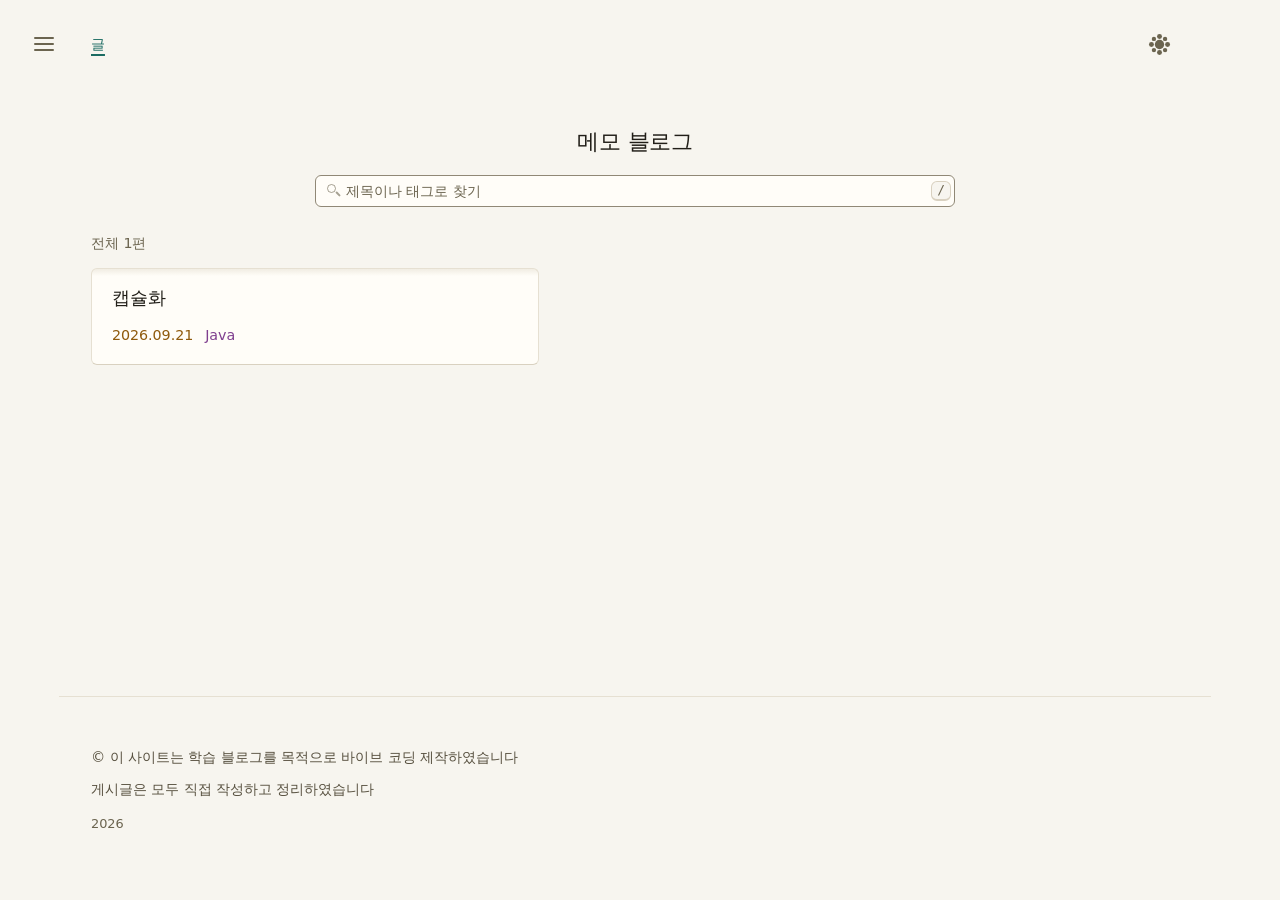
==== commit d93c4242: "v4.2 이행: 코드 블록 편의 입력, 푸터 둘째 줄, 라운드 8 회의록 에디터 코드 블록 안 짝 넣기·건너뛰기, Ctrl+/ 주석 토글, Ctrl+D 줄 복제, Alt+Shift" ====
--- a/index.html
+++ b/index.html
@@ -139,6 +139,7 @@
 
 <footer class="site-footer">
   <p class="footer-note">&copy; 이 사이트는 학습 블로그를 목적으로 바이브 코딩 제작하였습니다</p>
+  <p class="footer-note">게시글은 모두 직접 작성하고 정리하였습니다</p>
   <p class="footer-meta"><span data-year>2026</span></p>
 </footer>
 
--- a/css/components.css
+++ b/css/components.css
@@ -1587,10 +1587,16 @@
   color: var(--c-text-dim);
 }
 
+/* v4.2: 문장 둘(요구사항 #16 + 사용자 추가 문구, 계약서 §10). 두 문장 모두 마침표가 없어서, 360에서 첫 문장이
+   두 줄로 꺾이면 "꺾인 줄"과 "다음 문장"이 같은 행간으로 이어져 한 문단처럼 읽힌다 — 문장 사이에만 한 칸(8)을 준다.
+   꺾인 줄 사이는 행간 그대로라 "한 문장 안"과 "문장 사이"가 구별된다. */
+.footer-note + .footer-note { margin-block-start: var(--sp-2); }
+
 /* 보조. 연도 하나(v4.0 — "사이트명 · 연도"에서 중복인 이름과 가운뎃점을 뺐다, 계약서 §3·§10). 흘려봐도 되는 정보라 한 단계 더 내린다.
-   v4.0(M1): 자간 확장을 뗐다. */
+   v4.0(M1): 자간 확장을 뗐다.
+   v4.2: 8 → 12. 문장 사이가 8이 됐으므로 연도까지는 한 단계 더 벌려야 "문장 묶음 / 연도"의 두 층이 간격으로도 읽힌다. */
 .footer-meta {
-  margin-block-start: var(--sp-2);
+  margin-block-start: var(--sp-3);
   font-size: var(--fs-xs);
   color: var(--c-text-mute);
   font-variant-numeric: tabular-nums;
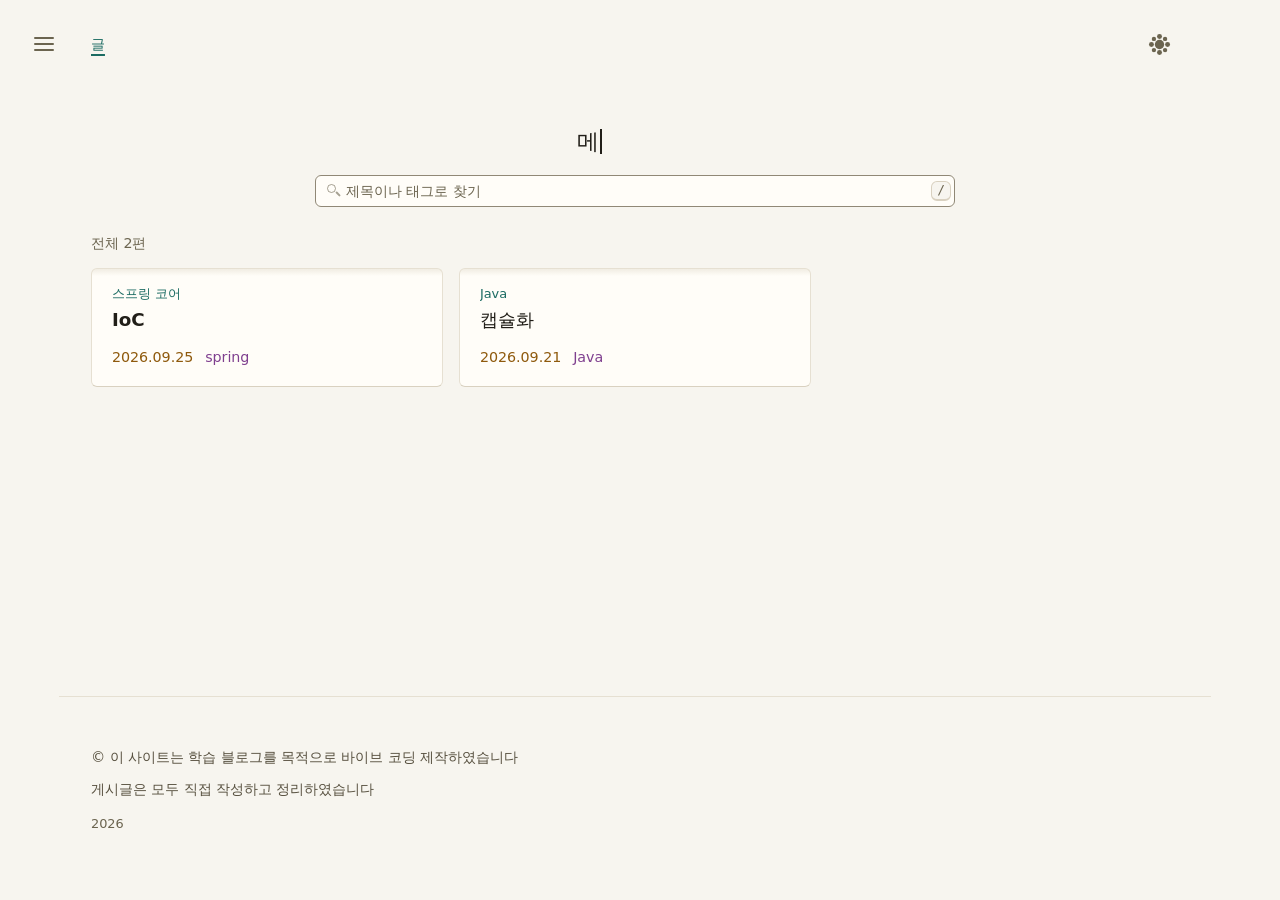
==== commit 40ecde50: "첫 방문 연출 v4.5: 전구 인트로 폐기, 페이지 올라오기 + 제목 타자 전구 점등에 소리를 붙이려 했으나 자동 점등은 브라우저 자동재생 차단으로 무음이라, 사용자가 전구 자체를" ====
--- a/index.html
+++ b/index.html
@@ -39,14 +39,8 @@
 </head>
 
 <body>
-<!-- 인트로 전등 — index.html 전용, 세션당 1회(계약서 §3-5). <body> 첫 자식이어야 첫 페인트부터 본문을 덮는다.
-     그림·시간표는 전부 CSS(components.css §16 / layout.css §10), 종료(hidden + sessionStorage)는 ui.js initIntro().
-     v4.0(C4): 건너뛰기 버튼이 막의 마지막 자식이다. 포커스 가능한 자식이 있으므로 aria-hidden은 막이 아니라 장식인 전구에 붙는다.
-     막이 떠 있는 동안 ui.js가 body의 다른 자식 전부에 inert를 붙인다 — 첫 Tab은 이 버튼, Esc도 같은 일을 한다. -->
-<div class="intro" id="intro">
-  <div class="intro-bulb" aria-hidden="true"></div>
-  <button class="intro-skip" id="introSkip" type="button">건너뛰기</button>
-</div>
+<!-- 계약서 §3-1(v4.4): 세 페이지 모두 스킵 링크가 <body>의 첫 자식이다. 첫 방문 연출(§3-5)은 아무것도 덮지 않는다 —
+     골격이 떠오르고 제목이 쓰이는 동안에도 첫 Tab은 이 링크다. -->
 <a class="sr-only" href="#main">본문 바로가기</a>
 
 <!-- 헤더는 static이다. sticky도, 밑선도, 로고 마크도 없다(계약서 §3).
@@ -89,7 +83,8 @@
 
   <!-- DOM 순서 = 시선 순서 = Tab 순서: 정체 → 찾기(검색) → 결과 줄 → 목록 (계약서 §4, v4.0).
        분류는 화면에서 사라진 것이 아니라 왼쪽 사이드바로 옮겨 갔다 — 햄버거가 첫 Tab 정지점이라 순서상 여전히 검색 앞이다.
-       v3.4 머리말은 제목 + 검색, 가운데 정렬. 부제(.page-sub)는 사용자 요청으로 폐기됐다. -->
+       v3.4 머리말은 제목 + 검색, 가운데 정렬. 부제(.page-sub)는 사용자 요청으로 폐기됐다.
+       v4.4: 세션의 첫 로드에 app.js가 이 h1을 한 글자씩 쓰고, 끝나면 아래 평문 그대로 되돌린다(계약서 §3-5 ②). 마크업·문구는 바꾸지 않는다. -->
   <div class="page-head">
     <h1 class="page-title" data-site-title>메모 블로그</h1>
     <!-- 검색은 <h1>의 다음 자식. "고정"은 sticky가 아니라 자리 고정이다(§4-2) — 어디서든 "/"가 여기로 데려온다.
--- a/css/tokens.css
+++ b/css/tokens.css
@@ -71,10 +71,6 @@
   --c-scrim:      #2a251c;    /* 모달 딤 바탕 (알파는 사용처에서 조합) */
   --c-shadow-rgb: 38 30 18;   /* --sh-pop의 색(따뜻한 회갈) */
   --c-selection:  #cfe7e1;
-  /* 인트로 전구의 "빛" 한 곳 전용(v4.0, 계약서 §2·§3-5 — meeting-07 M12). 역할색이 아니다 — 글자·UI에 쓰면 결함.
-     v3.9까지 켜진 전구는 --c-meta(글자 대비용으로 어둡게 잡은 황토)를 밝힌 값이라 바탕보다 어두운 갈색 원판이었다.
-     바탕이 거의 흰 종이색이라 명도로는 이길 수 없다 — 채도 높은 따뜻한 노랑과 글로우로 "빛"을 만든다. */
-  --c-glow:       #f5c04a;
 
   /* ── 코드 하이라이팅 = IntelliJ IDEA (v3.7, 계약서 §5-7-1) ─────────────────
      사용자 요청 "코드를 정리할 때는 실제 IDE처럼 색깔 바뀌게(인텔리제이 - 자바 기준)".
@@ -239,28 +235,23 @@
   --dur-theme: 1200ms;
   --ease-fade: cubic-bezier(.65, 0, .35, 1);
 
-  /* 인트로 전등 v2 (v3.7, 계약서 §3-5) — index.html 첫 방문 한 번. layout.css §10 · components.css §16만 쓴다.
-     사용자 판정(v3.6) "전등이 너무 밋밋하다. 켜지는 속도 더 빨리. 아래에서 울렁거리며 올라와 가운데 딱 와서
-     띵 켜진 다음 0.3초 기다리고 위로 울렁거리며 올라가자. 그리고 자연스럽게 메모 블로그로."
-     시간표(합계 ≈2.25초 — v3.7 2.05초 + v3.9 정지 0.2초. 사용자 판정 "전등 너무 빨라 살짝만 줄여(0.2초)"):
-       0 ~ 700      전구가 화면 아래에서 가운데로 올라온다(--dur-intro-in). 마지막 30%는 가운데를 살짝 지나쳤다
-                    되돌아오는 튕김 — 700ms는 "던져 올린 것이 멈추는" 길이. 500이면 튕김이 안 보이고 900부터는 느리다
-       850          띵 — 켜진다(--delay-intro = 700 + 150). 150ms는 멈춘 전구를 "확인"하는 한 박자(--dur-fast 값과 같다)
-       850 ~ 1000   켜짐 150ms(--dur-intro-on). v3.6의 400은 백열등 흉내였는데 사용자에게는 "느리다"였다.
-                    150 = 스위치 "딸깍"보다 한 박자 긴 값 — 글로우가 퍼지는 것이 눈에 잡히는 최소
-       1000 ~ 1350  정지(--hold-intro 500은 켜지는 순간부터 센다: 850 + 500 = 1350). v3.7은 사용자 숫자 그대로 300이었고,
-                    v3.9 "너무 빨라"의 실체는 켜진 뒤 사라지는 속도다 — on(150)은 사용자가 "느리다"로 내린 값, 올라옴·퇴장은
-                    "울렁" 지시로 확정된 구간이라 건드릴 수 없다. 0.2초는 여기 한 곳에만 더한다(셋에 +40씩 나누면 아무 데서도 체감이 없다)
-       1350 ~ 1950  위로 퇴장(--dur-intro-exit). 가속 — 던져 올린 것이 아니라 "떠나는" 움직임
-       1650 ~ 2250  막이 걷힌다(--dur-intro-out). 전구 퇴장의 절반 지점에서 시작해 두 모션이 겹친다 —
-                    전구가 다 나간 뒤 막이 걷히면 그 사이 300ms가 "빈 화면"이다
-     길이는 전부 여기, 합산(--intro-exit-at · --intro-out-at)은 layout.css §10이 한다. */
-  --dur-intro-in:   700ms;
-  --delay-intro:    850ms;
-  --dur-intro-on:   150ms;
-  --hold-intro:     500ms;
-  --dur-intro-exit: 600ms;
-  --dur-intro-out:  600ms;
+  /* 첫 방문 연출 (v4.4, 계약서 §3-5) — index.html, 세션당 한 번. layout.css §10 · components.css §16만 쓴다.
+     사용자 판정 "페이지 올라오기로 ㄱㄱ" · "한 글자씩 나오면서 마지막에 커서 깜빡거리는 것도" · "전구 자체를 빼".
+     v3.6~v4.3의 인트로 전등(막·전구·건너뛰기) 토큰 일곱과 --c-glow·--z-intro는 v4.4에 지웠다 — 다른 CSS에 남아 있으면 결함.
+     시간표(v4.5 — 제목 6글자 기준 첫 페인트부터 4.7초. 어떤 제목이든 첫 글자부터 5초 미만 — WCAG 2.2.2, 계약서 §3-5 "5초 예산"):
+       0 ~ 600      골격 셋이 12px 아래에서 떠오른다(--dur-intro, --ease). 동시에 제목 글자는 투명하게 기다린다(같은 값)
+       600 ~ 1400   한 글자씩 — 글자 간격 160ms·타자 구간 상한 1600ms는 JS만 쓰는 시각이라 토큰이 아니다(계약서 §8-1)
+       1400 ~ 4700  커서가 3번 깜빡이고 꺼진다(--dur-caret-blink × 3 = 3.3초)
+     예산: 상한 1600 + 깜빡임 3300 = 첫 글자부터 4900 < 안전망 5000. 셋 중 무엇이든 늘리면 이 식부터 본다. */
+  /* 600: expo-out이라 180ms에 87%, 300ms에 97%가 보이고 나머지는 "자리 잡는" 꼬리다. 400 아래는 꼬리가 없어 튀어나오고,
+     800부터는 첫 화면이 기다리게 한다. 제목의 대기도 이 값이다 — 타자가 올라오기 끝에서 시작해야 두 모션이 겹치지 않고
+     "종이가 자리 잡는다 → 글이 쓰인다"의 두 박자로 읽힌다. 스크립트 여섯이 CSS보다 늦게 와도 이 안이면 타자가 산다. */
+  --dur-intro:       600ms;
+  /* 깜빡임 한 번(켜짐 550 + 꺼짐 550). OS 입력 커서의 박자(Windows 530ms씩)에 가깝게 — 빠르면 경고등, 느리면 멈춘 것으로 읽힌다.
+     v4.5 1000 → 1100: 사용자 "커서 깜빡이는 시간 살짝만 늘려". 회수(4 = +33%, 예산 초과)가 아니라 주기를 10% 늘렸다.
+     1300(650씩)부터는 켜짐이 길어 깜빡임이 아니라 숨쉬기로 읽히고, 1130부터는 상한 제목의 끝이 안전망 5000에 닿는다.
+     횟수 3은 components.css §16(수이지 지속시간이 아니다). 3.3초 — 5초 안에 멈추므로 멈춤 장치가 필요 없다. */
+  --dur-caret-blink: 1100ms;
 
   /* ── 레이아웃 ──────────────────────────────────────────────────────────
      읽기 칼럼은 여전히 --w-prose 하나다(post.html의 본문·헤더·푸터).
@@ -281,18 +272,16 @@
   --w-side:  260px;
 
   /* ── z-index ───────────────────────────────────────────────────────────
-     아래에서 위로: 스크림(40) < 사이드바(50) < 모달(60) < 토스트(80) < 인트로(90).
+     아래에서 위로: 작업 줄(30) < 스크림(40) < 사이드바(50) < 모달(60) < 토스트(80).
      사이드바가 모달보다 아래인 이유 — 에디터의 확인 모달이 열린 채로 사이드바가
      그 위를 덮으면 "확인" 버튼을 못 누른다.
-     인트로(v3.6)가 맨 위인 이유 — 3초 동안 페이지 전체를 가리는 막이라 그 아래에 있는 것은
-     전부(도킹된 사이드바·로드 실패 토스트까지) 막 뒤에서 기다려야 한다. 끝나면 visibility로 빠진다. */
+     (--z-intro 90은 v4.4에 지웠다 — 첫 방문 연출은 아무것도 덮지 않는다, 계약서 §3-5.) */
   /* 에디터 작업 줄(v4.1, 계약서 §6 .editor-bar — sticky). 본문 위·스크림 아래 — 사이드바 오버레이와 모달이 그 위를 덮어야 한다. */
   --z-bar:   30;
   --z-scrim: 40;
   --z-side:  50;
   --z-modal: 60;
   --z-toast: 80;
-  --z-intro: 90;
 }
 
 /* ============================================================================
@@ -331,7 +320,6 @@
   --c-scrim:      #080705;
   --c-shadow-rgb: 0 0 0;      /* 어두운 배경에선 순수 검정 그림자가 가장 자연스럽다 */
   --c-selection:  #1f4a44;
-  --c-glow:       #f3c35a;    /* 인트로 전구 전용(라이트 블록 주석). 어두운 바탕에선 이 색 그대로가 유리 면이다 */
 
   /* 코드 = Darcula (v3.7). 값의 출처·AA 보정 규칙은 라이트 블록 주석. 대비는 전부 #2B2B2B 기준. */
   --code-bg:     #2b2b2b;     /* Darcula TEXT background */
@@ -414,7 +402,6 @@
 @property --c-focus       { syntax: "<color>"; inherits: true; initial-value: transparent; }
 @property --c-scrim       { syntax: "<color>"; inherits: true; initial-value: transparent; }
 @property --c-selection   { syntax: "<color>"; inherits: true; initial-value: transparent; }
-@property --c-glow        { syntax: "<color>"; inherits: true; initial-value: transparent; }
 @property --code-bg       { syntax: "<color>"; inherits: true; initial-value: transparent; }
 @property --code-border   { syntax: "<color>"; inherits: true; initial-value: transparent; }
 @property --code-text     { syntax: "<color>"; inherits: true; initial-value: transparent; }
--- a/css/base.css
+++ b/css/base.css
@@ -110,7 +110,7 @@
     --c-text, --c-text-dim, --c-text-mute,
     --c-accent, --c-accent-soft, --c-meta, --c-tag,
     --c-danger, --c-warn, --c-ok,
-    --c-on-accent, --c-focus, --c-scrim, --c-selection, --c-glow,
+    --c-on-accent, --c-focus, --c-scrim, --c-selection,
     --code-bg, --code-border, --code-text,
     --hl-comment, --hl-keyword, --hl-string, --hl-number, --hl-literal, --hl-function, --hl-title,
     --hl-attr, --hl-builtin, --hl-type, --hl-variable, --hl-tag, --hl-name, --hl-selector,
@@ -222,6 +222,9 @@
    arrive 키프레임은 animation-duration 1ms + 반복 1회로 끝 상태(불투명·제자리)에 바로 앉는다.
    사이드바는 별도 규칙이 없다 — 아래 `*` 규칙이 translate·padding 전환도 1ms로 자르고,
    visibility에 걸어 둔 delay(--dur)도 transition-delay: 0ms가 지워 "즉시 열리고 즉시 닫힌다".
+   v4.4 첫 방문 연출(올라오기 · 제목 대기)은 이 블록에 기대지 않는다 — layout.css §10이 두 규칙을
+   (prefers-reduced-motion: no-preference) 안에만 두어 애니메이션 이름 자체가 없다. app.js가 "대기가 걸려 있는가"로
+   타자를 정하므로 1ms짜리 대기가 남으면 안 되기 때문이다(계약서 §3-5 ④). 커서 깜빡임은 타자 DOM이 없으면 걸릴 곳이 없다.
    · duration을 0이 아니라 1ms로 두는 이유:
      0이면 transitionend가 발화하지 않는 브라우저가 있다. JS가 그 이벤트를 기다리면
      화면이 멈춘다. 1ms는 사실상 즉시이면서 이벤트는 남는다.
--- a/css/layout.css
+++ b/css/layout.css
@@ -1,7 +1,7 @@
 /* ============================================================================
    layout.css — 화면 골격
    .site-header / .site-main / .site-footer / .page-head / .list-bar /
-   .post-list·.entry / .post / .editor(v4.1: .editor-head · .editor-bar · .editor-split) / .intro(막·시간표, v3.7 §10)
+   .post-list·.entry / .post / .editor(v4.1: .editor-head · .editor-bar · .editor-split) / 첫 방문 연출(올라오기·제목 대기, v4.4 §10)
    재사용 부품(버튼·태그·인덱스 항목 등)의 생김새는 components.css가 담당한다.
    의존: tokens.css, base.css
 
@@ -861,84 +861,51 @@
 }
 
 /* ============================================================================
-   10. 인트로 오버레이 — 전구가 올라와 켜지고, 떠나면 블로그가 드러난다 (index.html, 계약서 §3-5, v3.7)
-   v3.6 "꺼진 전구가 2초 서 있다 켜진다"는 사용자 판정 "너무 밋밋하다"로 v3.7에서 다시 짰다 —
-   "아래에서 울렁거리며 올라오고 가운데에 딱 와서 띵 켜진 다음 0.3초 기다리고 위로 울렁거리며 올라가자.
-   그리고 자연스럽게 메모 블로그로." 마크업은 그대로 <body>의 첫 자식 한 덩이 — v4.0(C4)에 건너뛰기 버튼이 들어왔다:
-     <div class="intro" id="intro"><div class="intro-bulb" aria-hidden="true"></div><button class="intro-skip" …>건너뛰기</button></div>
-   막이 떠 있는 동안 ui.js가 body의 다른 자식 전부에 inert를 붙인다 — opacity 0인 본문으로 Tab이 들어가지 않는다(계약서 §3-5).
-   전구의 그림과 움직임(올라옴·켜짐·퇴장)은 components.css §16. 여기는 막(오버레이)과 시간표, 본문의 진입뿐이다.
-
-   시간표 (JS 0줄 — 전부 CSS animation-delay. ui.js는 막의 animationend만 받아 적는다. 값은 tokens.css)
-     0 ~ 700      막이 --c-bg로 화면을 덮고, 전구가 화면 아래 밖에서 가운데로 올라온다(§16 intro-bulb-rise)
-     850 ~ 1000   띵 — 켜진다(§16 intro-bulb-on + intro-bulb-ting)
-     ~ 1350       정지(--hold-intro 500 — v3.9에서 300에서 늘렸다. 사용자 판정 "너무 빨라 살짝만 줄여(0.2초)", tokens.css 근거)
-     1350 ~ 1950  전구가 위로 떠난다(§16 intro-bulb-exit). --intro-exit-at = --delay-intro + --hold-intro
-     1650 ~ 2250  막 opacity 1→0(--dur-intro-out) + 헤더·메인·푸터 opacity 0→1·10px 위로(같은 600ms).
-                  --intro-out-at = --intro-exit-at + --dur-intro-exit / 2 — 전구가 화면 절반쯤 올라갔을 때.
-                  전구 퇴장과 막 퇴장이 겹쳐야 "전구가 가고 → 빈 화면 → 본문"이 아니라 "전구를 따라 본문이 올라온다"가 된다.
-                  막과 본문의 바탕이 같은 --c-bg라 눈에는 내용만 떠오르는 크로스페이드다
-     2250         막은 visibility:hidden + pointer-events:none으로 남는다(fill-mode forwards). ui.js가
-                  animationend(e.target === #intro)에서 hidden을 붙이고 sessionStorage에 적는다
-
-   막(.intro)에는 animation이 하나뿐이어야 한다 — ui.js가 getComputedStyle(intro).animationDelay/Duration의
-   첫 값을 읽어 안전망 타이머를 만든다. 전구의 세 animation은 .intro-bulb에 있고 그 animationend는 버블링돼
-   올라오지만 target이 달라 무시된다.
-
-   다시 보지 않는 조건 — 같은 세션에서 두 번째부터. theme-init.js가 첫 페인트 전에
-   html[data-intro="done"]을 붙이면 막은 display:none, 본문 진입 애니메이션도 걸리지 않는다.
-   prefers-reduced-motion이면 인트로를 통째로 끈다(2초 동안 화면을 가로지르는 전구는 그 자체가 큰 모션이다).
-
-   본문 진입이 §8-2("opacity 0으로 시작하는 정적 요소 금지")에 걸리지 않는 이유 — 0에서 1로 가는 것이
-   JS가 아니라 CSS animation이다. JS가 통째로 실패해도 2.25초 뒤 막은 걷히고 본문은 1이 된다.
-   :has()를 모르는 브라우저는 본문 진입만 빠지고 막의 크로스페이드는 그대로다(퇴행 아님).
-   .side는 진입 대상에서 뺐다 — 슬라이드가 같은 translate를 쓰고, 막이 걷히는 것만으로 이미 드러난다.
-   ========================================================================= */
-
-/* 합산 시각 둘. 전구 퇴장(§16)·막 퇴장·본문 진입이 같은 값을 읽어야 해서 body에 한 번만 계산한다
-   (--col-w와 같은 "파생 변수" — 값의 출처는 tokens.css의 인트로 토큰 여섯이다). */
-body {
-  --intro-exit-at: calc(var(--delay-intro) + var(--hold-intro));
-  --intro-out-at:  calc(var(--intro-exit-at) + var(--dur-intro-exit) / 2);
-}
-
-.intro {
-  position: fixed;
-  inset: 0;
-  z-index: var(--z-intro);
-  display: grid;
-  place-items: center;
-  /* 전구가 화면 아래·위 밖에서 드나든다 — 막 밖으로 나간 부분이 스크롤바를 만들지 않게 */
-  overflow: hidden;
-  background: var(--c-bg);
-  /* 막 자신에게 건다 — ui.js가 animationend의 e.target으로 이 요소를 판별한다(전구의 animationend는 버블링돼 올라오지만 target이 다르다). */
-  animation: intro-out var(--dur-intro-out) var(--ease-fade) var(--intro-out-at) forwards;
-}
-
-@keyframes intro-out {
-  from { opacity: 1; }
-  to   { opacity: 0; visibility: hidden; pointer-events: none; }
-}
-
-/* 본문 진입 — 막이 걷히는 것과 같은 시각·같은 시간에 10px 올라온다.
-   전구가 위로 떠나는 방향과 같다 — 화면의 흐름이 "아래 → 위" 하나라 전구 다음에 본문이 따라 올라오는 것으로 읽힌다.
-   v3.6의 8px에서 2px 늘린 이유 — 전구가 화면 절반을 가로지른 직후라 8px은 움직임으로 안 잡힌다.
-   12px부터는 페이지가 "밀려 들어온다". 콘텐츠 도착(§11-4)의 3px과는 여전히 구분된다. */
-html:not([data-intro="done"]) body:has(> .intro) > :is(.site-header, .site-main, .site-footer) {
-  animation: intro-arrive var(--dur-intro-out) var(--ease) var(--intro-out-at) both;
+   10. 첫 방문 연출 — 페이지 올라오기 + 제목 대기 (index.html, 계약서 §3-5, v4.4)
+   사용자 판정 "페이지 올라오기로 ㄱㄱ" · "한 글자씩 나오면서 마지막에 커서 깜빡거리는 것도 추가하자" · "전구 자체를 빼".
+   v3.6~v4.3의 막(.intro)·전구·건너뛰기·inert는 폐기했다 — 첫 페인트부터 모든 것이 제자리에 있고 누를 수 있다.
+   여기는 골격의 몫 둘이다. 타자 부품(글자 자리·커서·깜빡임)은 components.css §16, 글자를 옮기는 것은 app.js.
+
+   조건 — html[data-intro] 하나(계약서 §3-5 "조건"). theme-init.js가 첫 페인트 전에, 이 세션에서 이미 봤으면 "done"을 붙이고
+   그 뒤로는 누구도 바꾸지 않는다. 그래서 아래 두 규칙은 페이지가 사는 동안 걸리거나 안 걸리거나 둘 중 하나다 —
+   중간에 선택자가 빠져 애니메이션이 끊기는 일이 없다. body:has(> .list-page) = index.html(ui.js initIntro()도 같은 표식을 본다).
+   모션을 허락한 사람(no-preference)에게만 건다 — reduced-motion이면 두 규칙이 아예 없어 첫 페인트부터 완성된 화면이다(§3-5 ④).
+
+   시간표 (JS 0줄 — 전부 CSS. 값은 tokens.css --dur-intro)
+     0 ~ 600   골격 셋 opacity 0→1 · 12px 위로(intro-arrive)
+     0 ~ 600   제목 글자 투명(title-wait). 끝나는 순간이 첫 글자다 — app.js가 이 애니메이션의 끝을 받아 쓰기 시작한다
+
+   §8-2("opacity 0으로 시작하는 정적 요소 금지")에 걸리지 않는 이유 — 둘 다 보이게 하는 것이 JS가 아니라 CSS 애니메이션의 끝이다.
+   JS가 통째로 실패해도 600ms 뒤 골격은 1이고 제목은 완성된 채 보인다. :has()를 모르는 브라우저는 둘 다 안 걸린다(퇴행 아님).
+   .side·스크림·토스트는 진입 대상이 아니다 — 사이드바는 제 슬라이드가 있고, 도킹된 채 따라 오르면 "틀"이 흔들린다.
+   ========================================================================= */
+
+@media (prefers-reduced-motion: no-preference) {
+  /* 페이지 올라오기. 막이 없으므로 0ms부터 — 바탕(--c-bg)은 body의 것이라 첫 페인트부터 그대로 있고 "종이 위로 글이 떠오른다".
+     12px: v3.7~v4.3의 10px은 전구를 뒤따르는 딸림 동작이었다. 이제 이것이 주 동작이고 이름이 "페이지 올라오기"라 올라오는 것이
+     보여야 한다. 16부터는 화면이 날아든다. 콘텐츠 도착(components.css §4 arrive, 3px)과 네 배 떨어져 섞이지 않는다 —
+     한 모션 안에서만 뜻이 있는 이동 거리라 토큰이 아니다(계약서 §11-2).
+     backwards(both 아님): 끝나면 아무 값도 남기지 않는다. translate: 0 0이 남으면 헤더가 fixed 자손(.brand:focus-visible, §1)의
+     기준 상자로 계속 남는다. 끝 상태는 원래 스타일(불투명·제자리)이라 보이는 차이는 없다. */
+  html:not([data-intro="done"]) body:has(> .list-page) > :is(.site-header, .site-main, .site-footer) {
+    animation: intro-arrive var(--dur-intro) var(--ease) backwards;
+  }
+
+  /* 제목 대기 — 정적 제목이 첫 페인트에 완성된 채 보였다가 타자를 위해 비워지는 깜빡임("완성 → 빈칸 → 타자")을 막는다.
+     글자색만 투명하게 둔다 — opacity·visibility가 아니라서 접근성 트리에 그대로 남고, 커서는 제 색을 따로 가져(§16) 이 동안에도 보인다.
+     시작·끝이 같은 값이라 보간이 없고, fill이 없어 끝나는 순간 원래 색으로 돌아온다 = 첫 글자의 시각.
+     app.js는 이 애니메이션이 아직 돌고 있을 때만 타자를 시작한다(계약서 §3-5 조건 1) — 끝났다면 완성된 제목이 이미 보였다.
+     .page-title의 크기·굵기는 §3. */
+  html:not([data-intro="done"]) body:has(> .list-page) .page-title {
+    animation: title-wait var(--dur-intro) linear;
+  }
 }
 
 @keyframes intro-arrive {
-  from { opacity: 0; translate: 0 10px; }
+  from { opacity: 0; translate: 0 12px; }
   to   { opacity: 1; translate: 0 0; }
 }
 
-/* 같은 세션의 두 번째 방문부터 — 막도, 본문 진입도 없다. */
-html[data-intro="done"] .intro { display: none; }
-
-/* 모션 감소 — 인트로는 통째로 없다. base.css의 `*` 1ms 규칙만으로는 막이 1ms 동안 그려졌다 사라지며
-   한 프레임 깜빡이므로 display로 끊는다(컴포넌트별 보정은 그 컴포넌트의 파일에 — 계약서 §11). */
-@media (prefers-reduced-motion: reduce) {
-  .intro { display: none; }
-  body:has(> .intro) > :is(.site-header, .site-main, .site-footer) { animation: none; }
-}
+@keyframes title-wait {
+  from, to { color: transparent; }
+}
--- a/css/components.css
+++ b/css/components.css
@@ -1940,196 +1940,52 @@
 .side-tree :focus-visible { outline-offset: -2px; }
 
 /* ============================================================================
-   16. 인트로 전구 (계약서 §3-5, v3.7) — 그라디언트로 직접 그린 그림 + 올라옴·켜짐·퇴장. 막과 시간표는 layout.css §10.
-   사용자 요청(v3.6) "전등 그림이 먼저 나오면서(디자인 담당이 직접 그림) 켜지고" →
-   판정(v3.7) "너무 밋밋하다. 아래에서 울렁거리며 올라오고 가운데에 딱 와서 띵 켜진 다음 0.3초 기다리고
-   위로 울렁거리며 올라가자."
-   SVG 파일도, data-URI도 쓰지 않는다 — 색이 박힌 SVG는 tokens.css 밖의 리터럴 색(규칙 5)이고,
-   mask로 색을 빼도 두 테마의 선·면·글로우를 따로 줄 수 없다. 그라디언트는 전부 토큰을 읽는다.
-
-   구조 — 그림 한 장을 같은 좌표로 두 번 그린다.
-     ::before = 꺼진 전구(선 + 오목한 면). 항상 보인다.
-     ::after  = 켜진 전구(황토 면 + 글로우). opacity 0에서 --delay-intro 뒤 150ms에 1로 — 두 그림의
-                기하가 같아 눈에는 "면이 물드는" 크로스페이드다. 그라디언트 색을 보간하지 않는 이유 —
-                background-image는 transition·animation으로 보간되지 않는다(색이 50%에서 튄다).
-     꼭지(나사산)는 ::before만 그린다. ::after의 꼭지 색은 transparent라 아래 것이 그대로 보이고,
-     drop-shadow가 꼭지까지 두르지 않아 빛은 유리에서만 난다.
-
-   움직임 — .intro-bulb 하나에 animation 셋(올라옴 · 띵 · 퇴장), ::after에 하나(켜짐). 전부 개별 변환 속성
-   (translate · rotate · scale)이라 서로 덮어쓰지 않고, 시간이 겹치지 않는다(0~700 / 850~1000 / 1350~1950 — v3.9 --hold-intro 500).
-     올라옴  intro-bulb-rise   화면 아래 밖(--bulb-from = 50vh + 90px — 어떤 높이의 화면에서도 완전히 밖)에서
-             가운데로. 세로는 back-out 곡선(오버슈트 1.2)을 키프레임 9개로 찍었다 — 가운데를 3% 지나쳤다 되돌아오는
-             "튕김"이 곡선에 들어 있다. 가로는 ±5px 사인파 1.5주기가 감쇠하며 좌우로 "울렁"이고, 기울기 ±2°와
-             squash/stretch(빠를 때 세로로 늘고, 되돌아올 때 가로로 눌림 3~5%)가 같은 박자로 따라간다.
-             이징은 linear다 — 곡선이 키프레임에 이미 있어서 구간마다 이징을 걸면 아홉 번 멈칫한다.
-     띵      intro-bulb-ting   켜지는 순간 scale 1 → 1.08 → 1 한 번(150ms). 빛이 켜질 때 유리가 "부푸는" 착시 —
-             크기 변화 없는 켜짐은 색이 바뀐 원판일 뿐이다(v3.6이 그랬다).
-     켜짐    intro-bulb-on     ::after opacity 0→1은 첫 35%(≈50ms)에 끝나고, 글로우는 작고 진한 상태에서 크고
-             옅은 상태로 "퍼진다"(drop-shadow 두 겹의 반경 4/10 → 18/56px). 이것이 "띵"의 정체다 —
-             밝기는 순간에, 빛의 번짐은 그 뒤 100ms에.
-     퇴장    intro-bulb-exit   0.3초 뒤 위로. 첫 15%는 1.5vh 아래로 눌렸다(예비 동작 — 뛰어오르기 전 웅크림)
-             떠나고, 구간마다 이동량이 커져 가속한다(등속이면 "밀려 올라간다"). 가로 울렁·기울기는 올라올 때와
-             같은 진폭이라 같은 물체로 읽힌다. 끝은 --bulb-from의 반대(화면 위 밖).
-   fill-mode — rise·exit는 forwards(끝 자세 유지), ting은 none(150ms 밖에서는 아무것도 덮어쓰지 않아야
-   rise의 끝 자세·exit의 시작 자세가 그대로다). 셋 다 delay 동안은 적용되지 않는다(backwards 없음) —
-   rise가 0ms부터 시작하므로 첫 프레임의 자세는 rise의 0%가 맡는다.
-
-   좌표 — 96×140 상자, (0,0)이 왼쪽 위. 전부 이 부품 안에서만 뜻이 있는 도형 치수라 토큰이 아니다(§11-2).
-     유리   중심 (48,48) 반지름 42 → y 6~90.  선 2px, 바깥 0.75px·안 0.5px 소프트 스톱 = 안티앨리어싱
-     목     x 30~66 · y 86~106. 유리 위에 얹혀 원의 아랫호를 덮는다(호가 x=30에서 y=85.9라 위 2px만 겹친다)
-     꼭지   x 28~68 · y 106~130. 윗선·아랫선 + 나사산 2줄(y 113·120, 양쪽 4px 들여) = 가로선 넷
-     접점   반타원 9×7, 중심 (48,130) — 윗반은 꼭지 몸통이 덮는다(레이어 순서)
-     필라멘트  윗호(∩) 반지름 10.5(선 2) 중심 (48,46) + 지지선 x 37.5·58.5에서 목까지(y 46~86)
-   색
-     꺼짐  선 = 경계선과 뮤트 글자의 중간(color-mix). --c-border만으로는 라이트 바탕에서 1.4:1이라
-           올라오는 동안 "거의 안 보이는 도형"이 되고, --c-text-mute면 아이콘처럼 검다. 면 = --c-surface-2.
-     켜짐  선 = --c-meta(황토 — 유리의 윤곽. 시간·수량 역할이 아니라 예외를 §1-2에 적었다).
-           면 = v4.0: 전용 토큰 --c-glow(라이트는 --c-surface 쪽으로 28% 섞음, 다크는 그대로 — ::after 주석).
-           필라멘트 = 라이트 달궈진 주황(--c-meta × --c-glow), 다크 --c-bg 실루엣. 글로우 = --c-glow의 drop-shadow 두 겹,
-           원칙 3의 예외를 이 한 곳에 더한다 — 빛이 없는 "켜짐"은 색이 바뀐 원판일 뿐이다.
+   16. 제목 타자 (계약서 §3-5 ②, v4.4) — index.html 첫 방문 한 번. v3.6~v4.3의 인트로 전구 자리.
+   사용자 요청 "그 학습 블로그라고 메인화면에 되어 있잖아 그거 한 글자씩 나오면서 마지막에 커서 깜빡거리는 것도 추가하자".
+   정적 마크업에는 없다 — app.js가 타자하는 동안에만 h1.page-title 안을 이렇게 만들고, 깜빡임이 끝나면 평문으로 되돌린다:
+     <span class="sr-only">메모 블로그</span><span class="title-type" aria-hidden="true"><span class="title-typed">메모</span><span class="title-rest"> 블로그</span></span>
+   · 스크린리더는 .sr-only 하나를 읽는다. 보이는 쪽(.title-type)은 aria-hidden이라 글자가 옮겨 가도 접근성 트리가 바뀌지 않는다.
+   · 폭 선점 — .title-typed + .title-rest = 늘 제목 전체이고, 뒷부분은 투명한 글자로 자리를 먼저 차지한다. 가운데 정렬 상자의 폭이
+     첫 순간부터 최종 폭이라 제목이 좌우로 흔들리지 않는다(글자를 붙여 나가면 한 글자마다 반 글자씩 왼쪽으로 밀린다).
+     .title-type · .title-typed는 제 규칙이 없다 — h1의 글자를 그대로 물려받아야 평문과 같은 폭이다.
+   · 커서 = .title-rest::before — 다음 글자가 올 자리(.title-rest의 시작)에 선 세로 막대. absolute라 줄 폭을 차지하지 않는다.
+   · 깜빡임은 .title-rest가 비었을 때(:empty — 다 썼다)만. 상태 클래스가 없다 — 내용이 곧 상태다(계약서 §8).
+   제목이 첫 600ms 투명하게 기다리는 것(title-wait)은 골격의 일이라 layout.css §10.
    ========================================================================= */
-.intro-bulb {
+
+/* 아직 쓰이지 않은 뒷부분 — 글자는 있되 보이지 않는다(자리만 차지한다). 커서의 기준 상자이기도 하다. */
+.title-rest {
   position: relative;
-  inline-size: 96px;
-  block-size: 140px;
-  /* 꺼진 그림의 색. ::after가 자기 것으로 덮어쓴다. 파생 변수(값의 출처는 tokens.css) — 계약서 §2 */
-  --bulb-line: color-mix(in oklab, var(--c-border) 50%, var(--c-text-mute));
-  --bulb-fill: var(--c-surface-2);
-  --bulb-wire: var(--bulb-line);
-  --bulb-cap-line: var(--bulb-line);
-  --bulb-cap-fill: var(--c-surface-2);
-  /* 출발점(아래) = 도착점의 반대(위). 50vh는 가운데에서 화면 가장자리까지, 90px은 전구 절반(70) + 여유 —
-     600px 높이 화면에서도 첫 프레임에 전구가 보이지 않는다(60vh 고정값이면 700px 미만 화면에서 머리가 보인다). */
-  --bulb-from: calc(50vh + 90px);
-  /* 회전·확대의 축은 목(전구가 매달린 자리)이 아니라 유리 중심 — 매달린 것이 아니라 "떠오르는" 것이다. */
-  transform-origin: 50% 34%;
-  animation:
-    intro-bulb-rise var(--dur-intro-in)   linear                            forwards,
-    intro-bulb-ting var(--dur-intro-on)   var(--ease)      var(--delay-intro),
-    intro-bulb-exit var(--dur-intro-exit) linear           var(--intro-exit-at) forwards;
-}
-
-/* 올라옴 — 세로: back-out(오버슈트 1.2)을 12.5% 간격으로 찍은 값 × --bulb-from: 100/55/25/7/−2.5/−5.3/−4/−1.5/0 (%).
-   가로: 5px·sin(1.5주기)·감쇠. 기울기는 가로 방향을 따라간다(오른쪽으로 갈 때 오른쪽으로 기운다). */
-@keyframes intro-bulb-rise {
-  0%    { translate: 0      var(--bulb-from);                rotate: 0deg;    scale: 1 1; }
-  12.5% { translate: 4px    calc(var(--bulb-from) * .555);   rotate: 2deg;    scale: .96 1.05; }
-  25%   { translate: 3px    calc(var(--bulb-from) * .253);   rotate: 1.5deg;  scale: .97 1.04; }
-  37.5% { translate: -1.5px calc(var(--bulb-from) * .068);   rotate: -1deg;   scale: 1 1; }
-  50%   { translate: -4px   calc(var(--bulb-from) * -.025);  rotate: -2deg;   scale: 1.02 .98; }
-  62.5% { translate: -1px   calc(var(--bulb-from) * -.053);  rotate: -.5deg;  scale: 1.03 .97; }
-  75%   { translate: 2px    calc(var(--bulb-from) * -.04);   rotate: 1deg;    scale: 1 1; }
-  87.5% { translate: 2.5px  calc(var(--bulb-from) * -.015);  rotate: 1deg;    scale: 1 1; }
-  100%  { translate: 0 0;                                    rotate: 0deg;    scale: 1 1; }
-}
-
-/* 띵 — 켜지는 순간 한 번 부푼다. 정점 45%(≈70ms)는 ::after의 밝기가 1에 이르는 시각(35%) 직후. */
-@keyframes intro-bulb-ting {
-  0%   { scale: 1; }
-  45%  { scale: 1.08; }
-  100% { scale: 1; }
-}
-
-/* 퇴장 — 15%까지 아래로 웅크렸다(예비 동작) 떠난다. 구간 이동량 15 → 28 → 28 → 32 (%): 가속. */
-@keyframes intro-bulb-exit {
-  0%   { translate: 0 0;                                     rotate: 0deg;    scale: 1 1; }
-  15%  { translate: 2px  calc(var(--bulb-from) * .03);       rotate: 1deg;    scale: 1.04 .96; }
-  35%  { translate: -3px calc(var(--bulb-from) * -.12);      rotate: -1.5deg; scale: .97 1.05; }
-  60%  { translate: 4px  calc(var(--bulb-from) * -.4);       rotate: 2deg;    scale: .96 1.06; }
-  80%  { translate: -3px calc(var(--bulb-from) * -.68);      rotate: -1.5deg; scale: .97 1.05; }
-  100% { translate: 0    calc(var(--bulb-from) * -1);        rotate: 0deg;    scale: .97 1.05; }
-}
-
-.intro-bulb::before,
-.intro-bulb::after {
+  color: transparent;
+}
+
+/* 커서. 모양 = 세로 막대(I-beam) — 이 사이트의 입력 커서(에디터 본문 칸)와 같은 꼴이다. 블록(▋)은 터미널 흉내, 밑줄은 링크 밑줄과 겹친다.
+   색 = --c-text: 누르는 것이 아니라 글을 쓰는 자리라 역할색이 아니다(계약서 §1-2 원칙 2). currentColor를 쓰지 않는 이유 —
+   제목이 대기(layout.css §10 title-wait)로 글자색이 투명한 동안에도 커서는 보여야 "곧 쓰인다"가 읽힌다.
+   치수는 이 부품 안에서만 뜻이 있는 도형 값이라 토큰이 아니다(계약서 §11-2). 폭 2px — 23px 굵은 제목 곁에서 1px은 사라진다.
+   세로는 글자 상자(inline의 content area) 기준 em: 한글 획의 위아래를 조금씩 넘는 높이. 기준 상자가 두 줄로 꺾여도(긴 제목)
+   inset-block을 한쪽만 주고 높이를 고정해 커서는 첫 줄 = 다음 글자의 줄에 선다.
+   가로 .05em 띄움: 굵은 한글은 가로획이 글자 폭 끝까지 가서("그") 경계에 바로 붙이면 막대가 획에 닿아 한 글자처럼 붙어 보인다(3배 확대 실측).
+   타자 중에는 깜빡이지 않는다 — 실제 편집기도 치는 동안은 고정이다. */
+.title-rest::before {
   content: "";
   position: absolute;
-  inset: 0;
-  background:
-    /* 필라멘트 — 윗호(∩). 반지름 10.5의 고리를 24×12 상자에 그려 윗반만 남긴다.
-       온전한 고리(v3.6 초안)는 지지선과 만나 "핀 머리"로 읽혔다. */
-    radial-gradient(circle at 12px 12px,
-      transparent 0 9px, var(--bulb-wire) 9.5px 11.5px, transparent 12px)
-      36px 34px / 24px 12px,
-    /* 필라멘트 — 지지선 둘(호의 양 끝에서 목까지) */
-    linear-gradient(var(--bulb-wire), var(--bulb-wire)) 36.5px 46px / 2px 40px,
-    linear-gradient(var(--bulb-wire), var(--bulb-wire)) 57.5px 46px / 2px 40px,
-    /* 목 — 양옆 선 + 면 */
-    linear-gradient(90deg,
-      var(--bulb-line) 0 2px, var(--bulb-fill) 2px calc(100% - 2px), var(--bulb-line) calc(100% - 2px))
-      30px 86px / 36px 20px,
-    /* 꼭지 — 윗선 · 나사산 둘 · 아랫선 */
-    linear-gradient(var(--bulb-cap-line), var(--bulb-cap-line)) 28px 106px / 40px 2px,
-    linear-gradient(var(--bulb-cap-line), var(--bulb-cap-line)) 32px 113px / 32px 2px,
-    linear-gradient(var(--bulb-cap-line), var(--bulb-cap-line)) 32px 120px / 32px 2px,
-    linear-gradient(var(--bulb-cap-line), var(--bulb-cap-line)) 28px 128px / 40px 2px,
-    /* 꼭지 — 몸통(양옆 선 + 면) */
-    linear-gradient(90deg,
-      var(--bulb-cap-line) 0 2px, var(--bulb-cap-fill) 2px calc(100% - 2px), var(--bulb-cap-line) calc(100% - 2px))
-      28px 106px / 40px 24px,
-    /* 유리 */
-    radial-gradient(circle at 48px 48px,
-      var(--bulb-fill) 0 40px, var(--bulb-line) 40.5px 42px, transparent 42.75px),
-    /* 접점 — 반타원(윗반은 꼭지 몸통 아래) */
-    radial-gradient(9px 7px at 48px 130px,
-      var(--bulb-cap-fill) 0 6.5px, var(--bulb-cap-line) 7px 9px, transparent 9.5px);
-  background-repeat: no-repeat;
-}
-
-.intro-bulb::after {
-  --bulb-line: var(--c-meta);
-  /* v4.0(M12, 계약서 §3-5 "켜짐의 색") — v3.9까지 면이 --c-meta(글자 대비용으로 어둡게 잡은 황토)를 35% 밝힌 값이라
-     라이트에서 "바탕보다 어두운 갈색 원판"이었다. 켜졌는데 꺼진 것보다 어두웠다. 빛은 주변보다 밝거나 적어도 채도가 높아야
-     빛으로 읽힌다 — 바탕이 거의 흰 종이색이라 명도로는 못 이기므로 전용 토큰 --c-glow(따뜻한 노랑)의 채도와 글로우로 이긴다.
-     선은 그대로 --c-meta(유리의 윤곽). 필라멘트는 라이트에서 달궈진 주황 선 — 밝은 노랑 면 위의 --c-bg 선은 사라진다.
-     다크는 아래에서 --c-glow 그대로 · 필라멘트 --c-bg(어두운 실루엣). */
-  --bulb-fill: color-mix(in oklab, var(--c-glow) 72%, var(--c-surface));
-  --bulb-wire: color-mix(in oklab, var(--c-meta) 55%, var(--c-glow));
-  --bulb-cap-line: transparent;
-  --bulb-cap-fill: transparent;
-  /* 글로우의 두 겹 — 안쪽은 유리 가장자리의 번짐, 바깥은 바탕에 퍼지는 온기. 알파는 color-mix로 토큰에서 만든다.
-     반경은 keyframes가 움직인다(아래). 여기 값은 켜진 뒤의 정지 상태 = keyframes의 100%.
-     라이트는 흰 바탕 위라 알파를 올린다(70/40) — 55/30이면 번짐이 바탕에 묻혀 "빛"이 아니라 "색 원판"이 된다. */
-  --bulb-glow-in:  color-mix(in oklab, var(--c-glow) 70%, transparent);
-  --bulb-glow-out: color-mix(in oklab, var(--c-glow) 40%, transparent);
-  opacity: 0;
-  filter: drop-shadow(0 0 18px var(--bulb-glow-in)) drop-shadow(0 0 56px var(--bulb-glow-out));
-  animation: intro-bulb-on var(--dur-intro-on) var(--ease) var(--delay-intro) both;
-}
-
-:root[data-theme="dark"] .intro-bulb::after {
-  --bulb-fill: var(--c-glow);
-  --bulb-wire: var(--c-bg);
-  --bulb-glow-in:  color-mix(in oklab, var(--c-glow) 55%, transparent);
-  --bulb-glow-out: color-mix(in oklab, var(--c-glow) 30%, transparent);
-}
-
-/* 건너뛰기(v4.0 — meeting-07 C4, 계약서 §3-5). 막의 마지막 자식. 전구는 화면 한가운데를 세로로 가로지르므로 그 궤적 밖,
-   "지금 보는 것을 멈추는 손잡이"의 관례 자리(영상 스킵)인 오른쪽 아래. 버튼 어휘를 하나 더 만들지 않는다 —
-   작은 글자 + 밑줄 없는 글자 버튼(막 위에 홀로 놓여 상자가 필요 없다). 모션 없음: 0ms부터 그 자리에 있다 —
-   늦게 나타나면 그 전까지 "보이지 않는데 포커스는 받는 버튼"이 되어 고치려던 결함이 재발한다. 막이 걷힐 때 막의 opacity를 따라 함께 사라진다. */
-.intro-skip {
-  position: absolute;
-  inset-block-end: var(--sp-6);
-  inset-inline-end: var(--sp-6);
-  display: inline-flex;
-  align-items: center;
-  min-block-size: var(--h-control-sm);
-  padding-inline: var(--sp-3);
-  border: 0;
-  border-radius: var(--r-sm);
-  background: none;
-  font-size: var(--fs-sm);
-  color: var(--c-text-mute);
-  transition: color var(--dur-fast) var(--ease);
-}
-
-.intro-skip:hover { color: var(--c-text); }
-
-/* 켜짐 — 밝기는 첫 35%에 다 오르고(--ease가 앞을 가파르게 한다), 글로우는 작고 진한 점(4/10px)에서
-   정지 상태(18/56px)까지 퍼진다. 두 겹의 함수 수가 같아야 filter가 보간된다. */
-@keyframes intro-bulb-on {
-  0%   { opacity: 0; filter: drop-shadow(0 0 4px var(--bulb-glow-in)) drop-shadow(0 0 10px var(--bulb-glow-in)); }
-  35%  { opacity: 1; filter: drop-shadow(0 0 8px var(--bulb-glow-in)) drop-shadow(0 0 24px var(--bulb-glow-in)); }
-  100% { opacity: 1; filter: drop-shadow(0 0 18px var(--bulb-glow-in)) drop-shadow(0 0 56px var(--bulb-glow-out)); }
-}
+  inset-inline-start: .05em;
+  inset-block-start: .06em;
+  block-size: 1.1em;
+  inline-size: 2px;
+  background: var(--c-text);
+}
+
+/* 다 썼다 → 세 번 깜빡이고 꺼진 채로 끝난다(forwards). 3 × --dur-caret-blink = 3.3초(v4.5) — 5초 안에 멈춘다(WCAG 2.2.2, 계약서 §3-5 ③).
+   끝나면 .title-rest에서 animationend(pseudoElement "::before")가 나고 app.js가 제목을 평문으로 되돌린다 — 커서는 이미 꺼져 있고
+   폭도 같아서 되돌리는 순간 보이는 변화가 없다. 횟수 3은 수이지 지속시간이 아니라 토큰이 아니다(tokens.css 주석). */
+.title-rest:empty::before {
+  animation: title-caret-blink var(--dur-caret-blink) linear 3 forwards;
+}
+
+/* 켜짐 반·꺼짐 반. 그 사이를 보간하지 않는다(경계 0.01%) — 입력 커서는 흐려지지 않고 켜졌다 꺼진다. */
+@keyframes title-caret-blink {
+  0%, 50%      { opacity: 1; }
+  50.01%, 100% { opacity: 0; }
+}
--- a/css/prose.css
+++ b/css/prose.css
@@ -231,6 +231,22 @@
 /* 중첩 목록은 부모 항목에 붙여 한 덩어리로 보이게 한다. */
 .prose li > ul,
 .prose li > ol { margin-block: var(--sp-2); }
+
+/* v4.3(계약서 §5-7 "라벨 + 목록", meeting-08 D16) — 글쓴이의 주 습관은 `핵심 문법:` 한 줄 + 바로 아래 목록이다.
+   p·ul이 둘 다 --sp-5라 라벨과 목록 사이(20)가 문단 사이와 같아, 라벨이 위 문단의 꼬리로 읽혔다.
+   ① 두 규칙이 짝인 이유 — 형제 여백은 겹친다(collapse): 목록 위만 줄이면 max(20, 12) = 20 그대로다(360/1024 실측: 변화 0).
+      그래서 라벨 쪽 아래 여백도 같은 값으로 내린다. :has()를 모르는 브라우저는 v4.2와 같은 20으로 남는다(깨지지 않는다).
+   ② 값이 --sp-3(12)인 이유 — 위(코드 블록·문단과의 거리 32/20)보다 가깝고 항목 사이(8)보다는 멀어야 "목록의 머리"로 읽힌다.
+      8이면 라벨이 불릿 빠진 첫 항목처럼 보이고, 20이면 v4.2와 같다(실측 위 32 · 라벨→목록 12 · 항목 8). */
+.prose p:has(+ ul, + ol) { margin-block-end: var(--sp-3); }
+.prose p + ul,
+.prose p + ol { margin-block-start: var(--sp-3); }
+
+/* v4.3(D16) — 느슨한 목록(항목 사이 빈 줄)은 marked가 항목마다 <p>를 넣는다. 그 p가 --sp-5를 받아 항목 사이가 20으로 벌어져
+   같은 글의 촘촘한 목록(8)과 두 배 넘게 달랐다 — 글쓴이는 빈 줄을 "간격"이 아니라 "읽기 좋게 띄운 원문"으로 쓴다.
+   항목 안 첫 문단은 여백 0(항목 간격은 li가 정한다), 한 항목 안의 둘째 문단부터만 --sp-3로 떼어 문단임을 알린다. */
+.prose li > p { margin-block: 0; }
+.prose li > p + p { margin-block-start: var(--sp-3); }
 
 /* 마커에 액센트를 줘 스캔할 때 목록 항목의 시작점이 즉시 잡히게 한다. */
 .prose li::marker {
